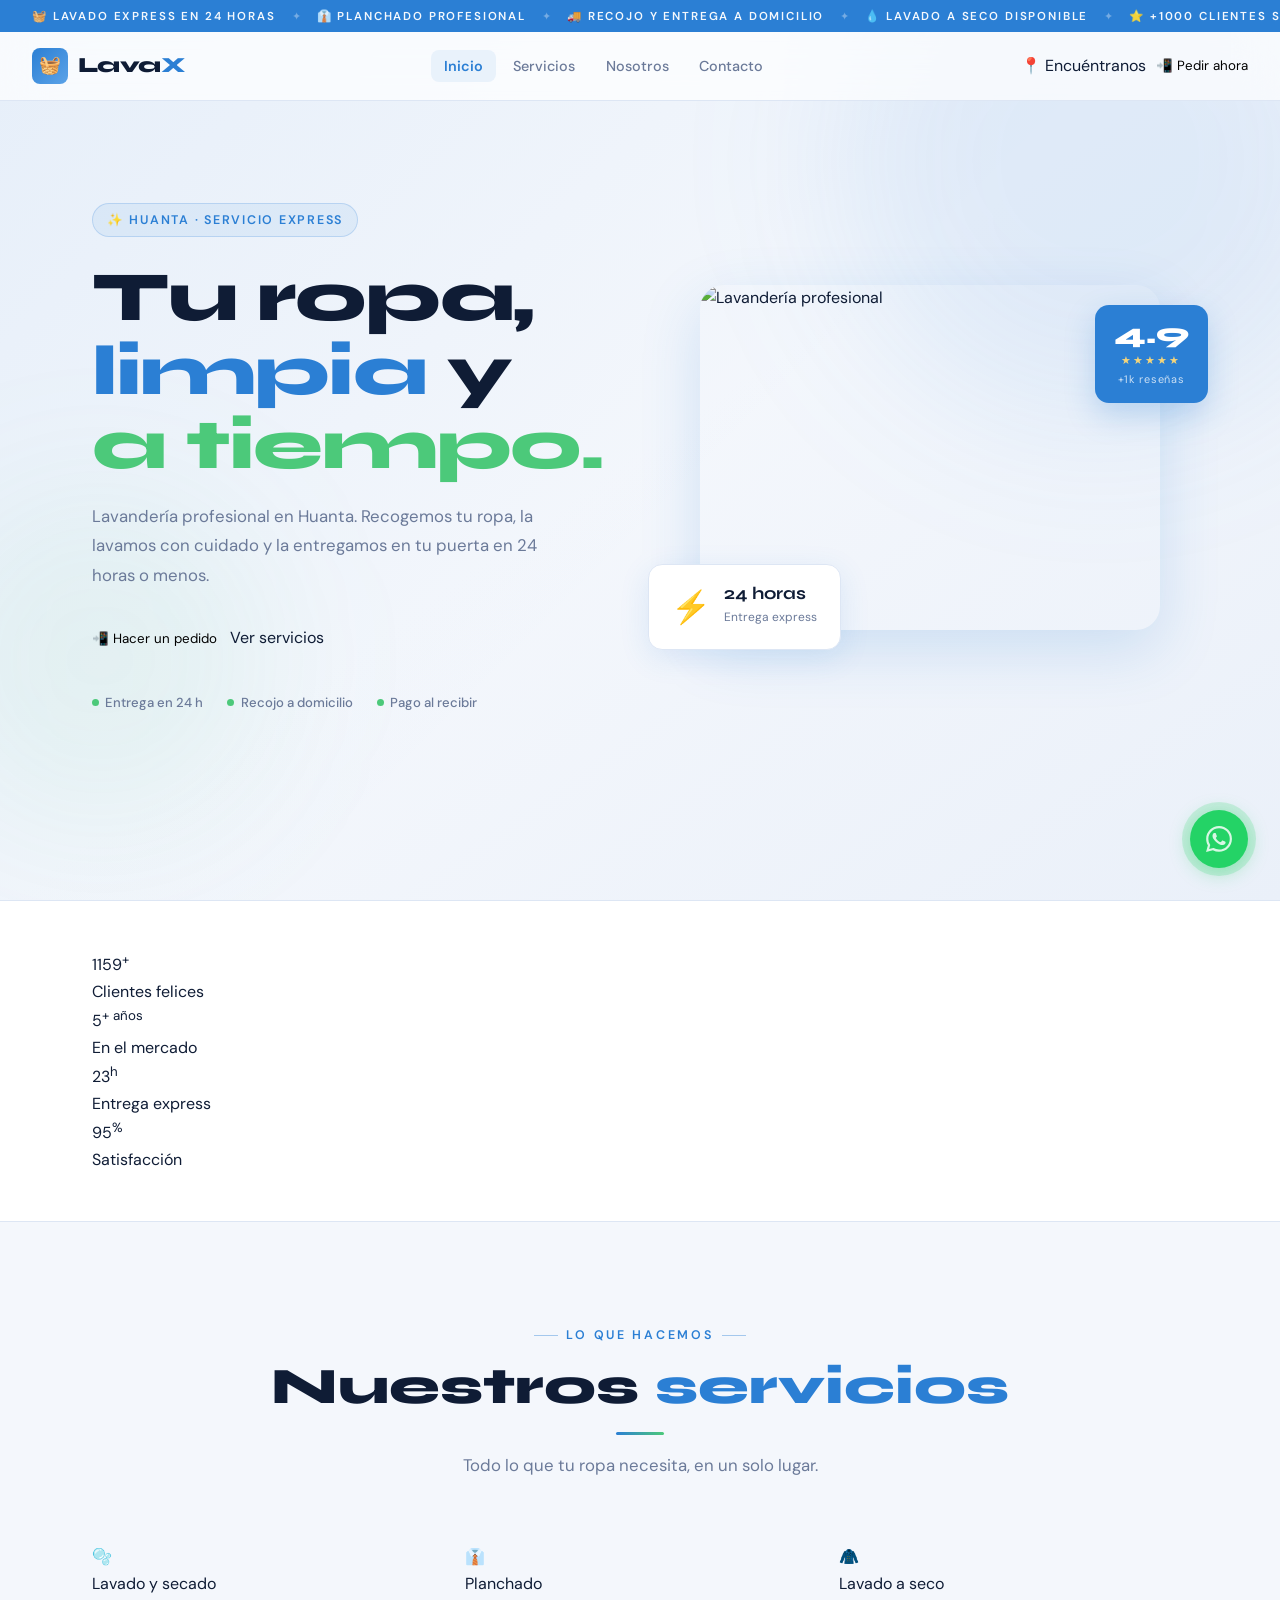
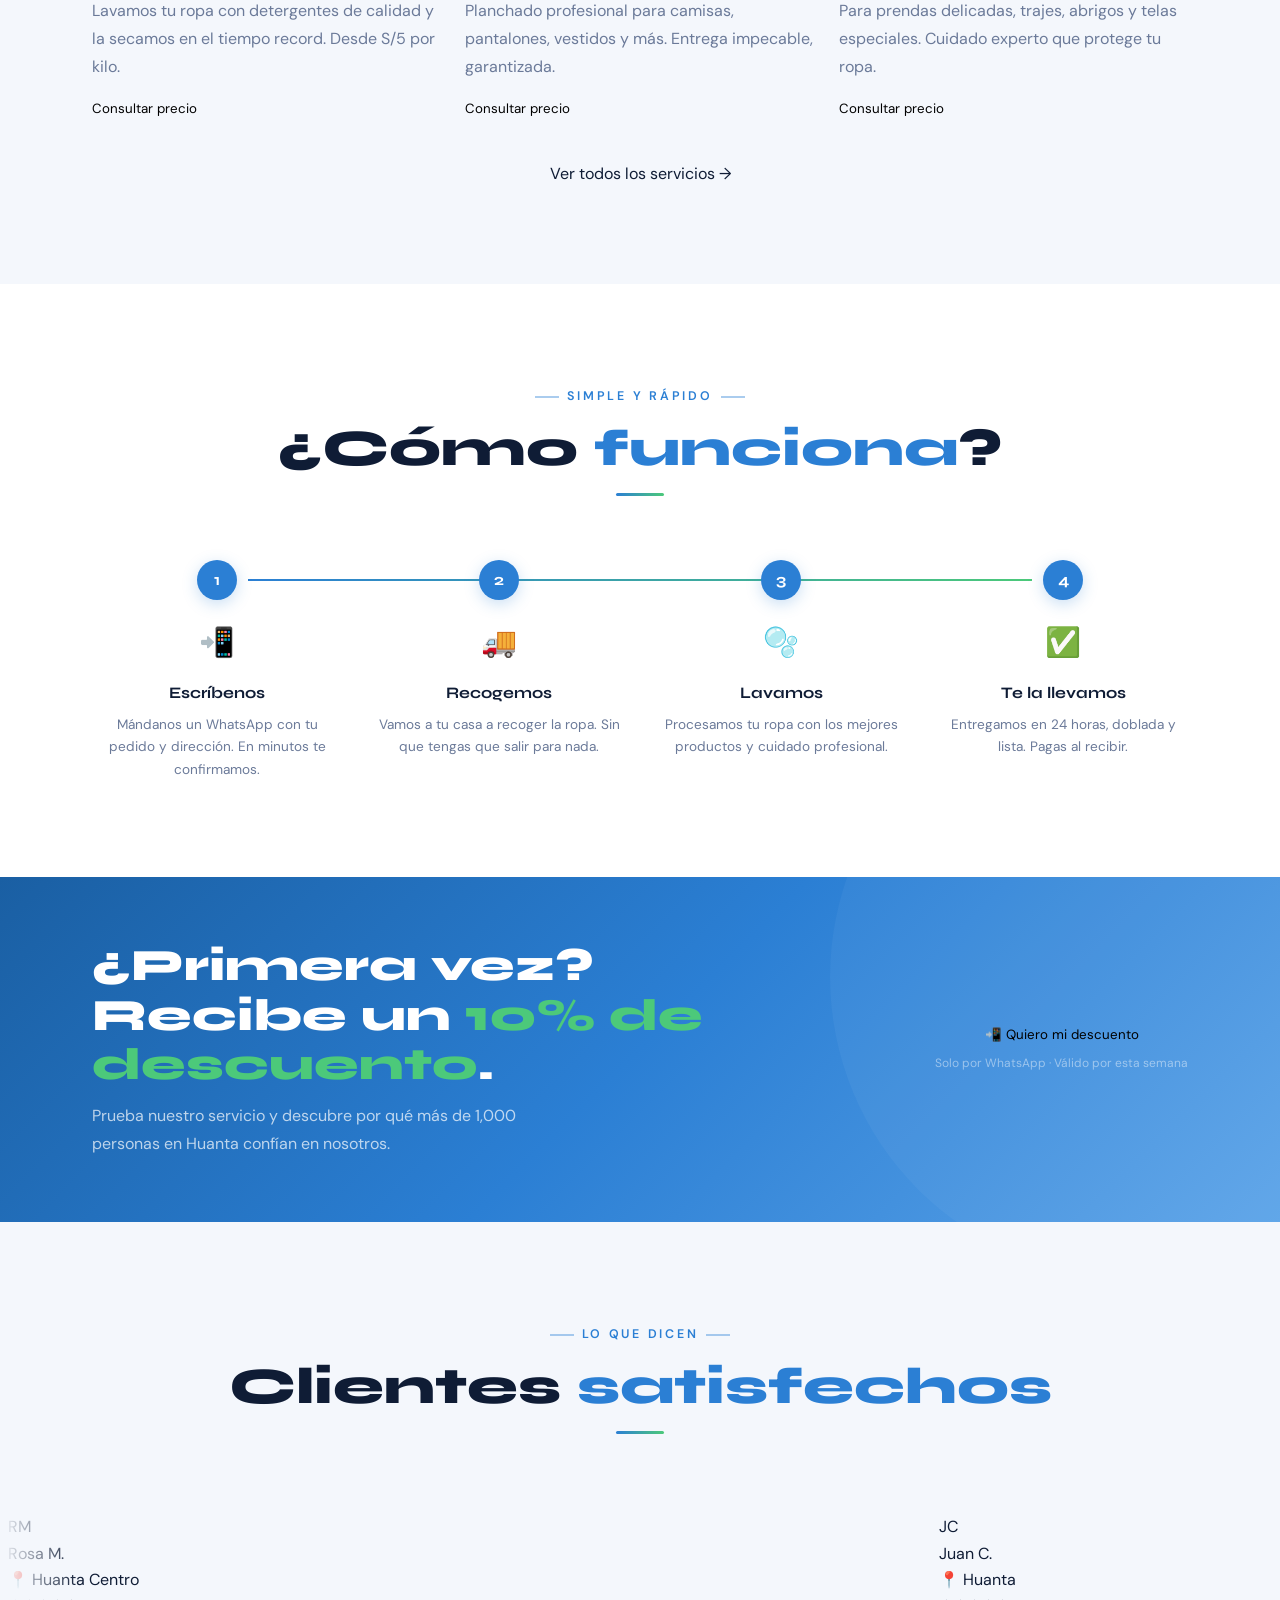
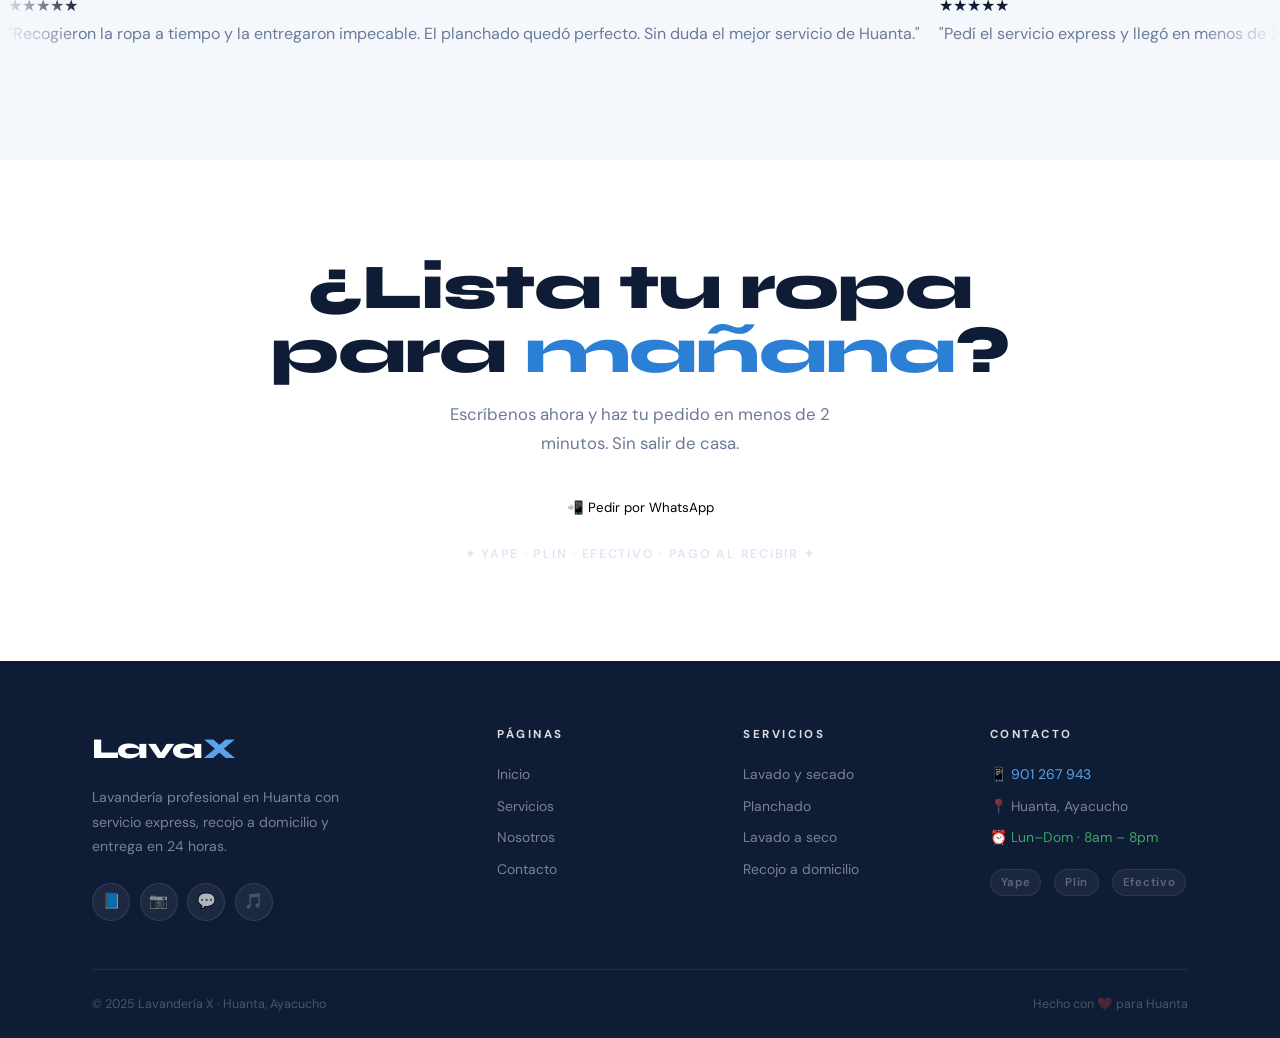
==== index.html @ 32585576 "update" ====
<!DOCTYPE html>
<html lang="es">
<head>
  <meta charset="UTF-8">
  <meta name="viewport" content="width=device-width, initial-scale=1.0">
  <title>Lavandería X — Servicio Express · Huanta</title>
  <meta name="description" content="Lavandería express en Huanta. Lavado, secado, planchado y entrega a domicilio. Rápido, limpio y de confianza.">

  <!-- CSS -->
  <link rel="stylesheet" href="css/variables.css">
  <link rel="stylesheet" href="css/base.css">
  <link rel="stylesheet" href="css/components.css">
  <link rel="stylesheet" href="css/navbar.css">
  <link rel="stylesheet" href="css/footer.css">
  <link rel="stylesheet" href="css/animations.css">

  <!-- Estilos exclusivos del index -->
  <style>
    /* ─── Espacio para ticker + navbar ─── */
    .page-offset { padding-top: calc(32px + 70px); }

    /* ══════════ HERO ══════════ */
    #hero {
      min-height: 100vh;
      position: relative;
      display: flex;
      align-items: center;
      overflow: hidden;
      background: var(--gris-fondo);
    }

    .hero-bg {
      position: absolute;
      inset: 0;
      background:
        linear-gradient(135deg, rgba(43,127,212,0.07) 0%, transparent 55%),
        linear-gradient(to bottom right, var(--gris-fondo) 50%, var(--gris-suave) 100%);
      z-index: 0;
    }

    /* Círculos decorativos de fondo */
    .hero-blob {
      position: absolute;
      border-radius: 50%;
      filter: blur(80px);
      z-index: 0;
      pointer-events: none;
    }

    .hero-blob-1 {
      width: 520px; height: 520px;
      background: rgba(43, 127, 212, 0.1);
      top: -100px; right: -80px;
    }

    .hero-blob-2 {
      width: 320px; height: 320px;
      background: rgba(76, 201, 122, 0.08);
      bottom: 80px; left: -60px;
    }

    .hero-content {
      position: relative;
      z-index: 2;
      display: grid;
      grid-template-columns: 1fr 1fr;
      align-items: center;
      gap: 4rem;
      padding: 5rem 0 4rem;
    }

    .hero-eyebrow {
      display: inline-flex;
      align-items: center;
      gap: 0.5rem;
      background: var(--azul-suave);
      border: 1px solid rgba(43,127,212,0.2);
      color: var(--azul);
      font-weight: 600;
      font-size: 0.78rem;
      letter-spacing: 0.14em;
      text-transform: uppercase;
      padding: 6px 14px;
      border-radius: var(--radius-pill);
      margin-bottom: 1.5rem;
    }

    .hero-title {
      font-family: var(--font-display);
      font-weight: 800;
      font-size: clamp(2.8rem, 5.5vw, 4.5rem);
      line-height: 1.05;
      color: var(--negro-texto);
      letter-spacing: -0.02em;
      margin-bottom: 1.2rem;
    }

    .hero-title .accent { color: var(--azul); }
    .hero-title .accent-lima { color: var(--lima); }

    .hero-sub {
      font-size: 1.05rem;
      color: var(--gris-texto);
      line-height: 1.75;
      max-width: 460px;
      margin-bottom: 2.2rem;
    }

    .hero-btns {
      display: flex;
      gap: 0.8rem;
      flex-wrap: wrap;
      margin-bottom: 2.5rem;
    }

    .hero-trust {
      display: flex;
      gap: 1.5rem;
      flex-wrap: wrap;
    }

    .hero-trust-item {
      display: flex;
      align-items: center;
      gap: 0.4rem;
      font-size: 0.82rem;
      font-weight: 500;
      color: var(--gris-texto);
    }

    .hero-trust-dot {
      width: 7px; height: 7px;
      border-radius: 50%;
      background: var(--lima);
      flex-shrink: 0;
    }

    /* Visual lado derecho */
    .hero-visual {
      position: relative;
      display: flex;
      align-items: center;
      justify-content: center;
    }

    .hero-img-main {
      width: 100%;
      max-width: 460px;
      aspect-ratio: 4/3;
      border-radius: var(--radius-lg);
      object-fit: cover;
      box-shadow: var(--sombra-lg);
    }

    /* Tarjeta flotante delivery */
    .hero-float-card {
      position: absolute;
      bottom: -20px;
      left: -24px;
      background: var(--blanco);
      border: 1px solid var(--gris-borde);
      border-radius: var(--radius-md);
      padding: 1rem 1.4rem;
      box-shadow: var(--sombra-md);
      display: flex;
      align-items: center;
      gap: 0.8rem;
      animation: float-anim 4s ease-in-out infinite;
    }

    .hero-float-icon {
      font-size: 2rem;
      flex-shrink: 0;
    }

    .hero-float-text strong {
      display: block;
      font-family: var(--font-display);
      font-size: 1.1rem;
      color: var(--negro-texto);
      line-height: 1;
    }

    .hero-float-text span {
      font-size: 0.75rem;
      color: var(--gris-texto);
    }

    /* Tarjeta flotante calificación */
    .hero-rating-card {
      position: absolute;
      top: 20px;
      right: -20px;
      background: var(--azul);
      color: var(--blanco);
      border-radius: var(--radius-md);
      padding: 0.9rem 1.2rem;
      box-shadow: 0 12px 30px var(--azul-glow);
      text-align: center;
      animation: float-anim 4s 1.5s ease-in-out infinite;
    }

    .hero-rating-num {
      font-family: var(--font-display);
      font-size: 1.8rem;
      font-weight: 800;
      line-height: 1;
    }

    .hero-rating-stars {
      font-size: 0.7rem;
      letter-spacing: 2px;
      color: #F5D57A;
      margin: 2px 0;
    }

    .hero-rating-label {
      font-size: 0.68rem;
      opacity: 0.75;
      letter-spacing: 0.08em;
    }

    /* ══════════ COUNTERS ══════════ */
    .counters-section {
      padding: 3rem 0;
      background: var(--blanco);
      border-top: 1px solid var(--gris-borde);
      border-bottom: 1px solid var(--gris-borde);
    }

    /* ══════════ SERVICIOS DESTACADOS ══════════ */
    #servicios-home {
      background: var(--gris-fondo);
    }

    .servicios-grid {
      display: grid;
      grid-template-columns: repeat(3, 1fr);
      gap: 1.5rem;
    }

    /* ══════════ CÓMO FUNCIONA ══════════ */
    #como-funciona {
      background: var(--blanco);
    }

    .pasos-grid {
      display: grid;
      grid-template-columns: repeat(4, 1fr);
      gap: 2rem;
      position: relative;
    }

    /* Línea conectora entre pasos */
    .pasos-grid::before {
      content: '';
      position: absolute;
      top: 19px;
      left: calc(12.5% + 19px);
      right: calc(12.5% + 19px);
      height: 2px;
      background: linear-gradient(90deg, var(--azul), var(--lima));
      z-index: 0;
    }

    .paso-item {
      text-align: center;
      position: relative;
      z-index: 1;
    }

    .paso-num {
      width: 40px; height: 40px;
      border-radius: 50%;
      background: var(--azul);
      color: var(--blanco);
      font-family: var(--font-display);
      font-weight: 700;
      font-size: 1rem;
      display: flex;
      align-items: center;
      justify-content: center;
      margin: 0 auto 1.2rem;
      box-shadow: 0 4px 15px var(--azul-glow);
    }

    .paso-icon {
      font-size: 1.8rem;
      margin-bottom: 0.8rem;
    }

    .paso-title {
      font-family: var(--font-display);
      font-weight: 700;
      font-size: 1rem;
      color: var(--negro-texto);
      margin-bottom: 0.5rem;
    }

    .paso-text {
      font-size: 0.85rem;
      color: var(--gris-texto);
      line-height: 1.65;
    }

    /* ══════════ OFERTA / CTA MID ══════════ */
    #cta-mid {
      background: linear-gradient(135deg, var(--azul-oscuro), var(--azul), var(--azul-claro));
      color: var(--blanco);
      padding: var(--gap-lg) 0;
      position: relative;
      overflow: hidden;
    }

    #cta-mid::before {
      content: '';
      position: absolute;
      width: 600px; height: 600px;
      border-radius: 50%;
      background: rgba(255,255,255,0.04);
      top: -200px; right: -150px;
      pointer-events: none;
    }

    .cta-mid-inner {
      position: relative;
      z-index: 1;
      display: grid;
      grid-template-columns: 1fr auto;
      align-items: center;
      gap: 3rem;
    }

    .cta-mid-title {
      font-family: var(--font-display);
      font-weight: 800;
      font-size: clamp(1.8rem, 3.5vw, 2.8rem);
      color: var(--blanco);
      line-height: 1.1;
      margin-bottom: 0.8rem;
    }

    .cta-mid-sub {
      font-size: 1rem;
      color: rgba(255,255,255,0.7);
      max-width: 480px;
    }

    /* ══════════ TESTIMONIOS ══════════ */
    #testimonios {
      background: var(--gris-fondo);
      overflow: hidden;
    }

    /* Las .testi-track-wrap están en animations.css */
    /* Cuando el fondo es gris-fondo, actualizamos los fades */
    #testimonios .testi-track-wrap::before {
      background: linear-gradient(to right, var(--gris-fondo), transparent);
    }

    #testimonios .testi-track-wrap::after {
      background: linear-gradient(to left, var(--gris-fondo), transparent);
    }

    /* ══════════ CTA FINAL ══════════ */
    #cta-final {
      background: var(--blanco);
      text-align: center;
      padding: var(--gap-xl) 0;
    }

    .cta-final-title {
      font-family: var(--font-display);
      font-weight: 800;
      font-size: clamp(2.2rem, 5vw, 4rem);
      color: var(--negro-texto);
      line-height: 1;
      margin-bottom: 1rem;
      letter-spacing: -0.02em;
    }

    .cta-final-title .accent { color: var(--azul); }

    .cta-final-sub {
      color: var(--gris-texto);
      font-size: 1.05rem;
      max-width: 440px;
      margin: 0 auto 2.2rem;
    }

    .cta-trust-row {
      margin-top: 1.5rem;
      font-size: 0.78rem;
      font-weight: 600;
      letter-spacing: 0.14em;
      text-transform: uppercase;
      color: var(--gris-borde);
    }

    /* ══════════ RESPONSIVE INDEX ══════════ */
    @media (max-width: 900px) {
      .hero-content {
        grid-template-columns: 1fr;
        gap: 2.5rem;
        text-align: center;
        padding: 3rem 0 3rem;
      }

      .hero-sub { margin-left: auto; margin-right: auto; }
      .hero-btns { justify-content: center; }
      .hero-trust { justify-content: center; }
      .hero-visual { max-width: 420px; margin: 0 auto; }

      .servicios-grid { grid-template-columns: 1fr 1fr; }

      .pasos-grid {
        grid-template-columns: 1fr 1fr;
        gap: 2rem;
      }

      .pasos-grid::before { display: none; }

      .cta-mid-inner {
        grid-template-columns: 1fr;
        text-align: center;
        gap: 1.5rem;
      }
    }

    @media (max-width: 600px) {
      .servicios-grid { grid-template-columns: 1fr; }
      .pasos-grid { grid-template-columns: 1fr; }
      .hero-float-card { left: 0; bottom: -16px; }
      .hero-rating-card { right: 0; top: 10px; }
    }
  </style>
</head>
<body>

  <!-- ══ LOADER ══ -->
  <div id="loader">
    <div class="loader-logo">Lava<span>X</span></div>
    <div class="loader-tagline">Lavandería Express · Huanta</div>
    <div class="loader-bar">
      <div class="loader-bar-fill"></div>
    </div>
  </div>

  <!-- ══ TICKER ══ -->
  <div class="ticker-wrap">
    <div class="ticker-track">
      <span class="ticker-item">🧺 Lavado express en 24 horas</span>
      <span class="ticker-sep">✦</span>
      <span class="ticker-item">👔 Planchado profesional</span>
      <span class="ticker-sep">✦</span>
      <span class="ticker-item">🚚 Recojo y entrega a domicilio</span>
      <span class="ticker-sep">✦</span>
      <span class="ticker-item">💧 Lavado a seco disponible</span>
      <span class="ticker-sep">✦</span>
      <span class="ticker-item">⭐ +1000 clientes satisfechos</span>
      <span class="ticker-sep">✦</span>
      <span class="ticker-item">📲 Pedidos por WhatsApp</span>
      <span class="ticker-sep">✦</span>
      <!-- duplicado para loop infinito -->
      <span class="ticker-item">🧺 Lavado express en 24 horas</span>
      <span class="ticker-sep">✦</span>
      <span class="ticker-item">👔 Planchado profesional</span>
      <span class="ticker-sep">✦</span>
      <span class="ticker-item">🚚 Recojo y entrega a domicilio</span>
      <span class="ticker-sep">✦</span>
      <span class="ticker-item">💧 Lavado a seco disponible</span>
      <span class="ticker-sep">✦</span>
      <span class="ticker-item">⭐ +1000 clientes satisfechos</span>
      <span class="ticker-sep">✦</span>
      <span class="ticker-item">📲 Pedidos por WhatsApp</span>
      <span class="ticker-sep">✦</span>
    </div>
  </div>

  <!-- ══ NAVBAR ══ -->
  <nav id="navbar">
    <a href="index.html" class="nav-logo">
      <div class="nav-logo-icon">🧺</div>
      <span class="nav-logo-text">Lava<span>X</span></span>
    </a>

    <ul class="nav-links">
      <li><a href="index.html" class="active">Inicio</a></li>
      <li><a href="servicios.html">Servicios</a></li>
      <li><a href="nosotros.html">Nosotros</a></li>
      <li><a href="contacto.html">Contacto</a></li>
    </ul>

    <div class="nav-actions">
      <a href="contacto.html" class="btn btn-outline btn-sm">📍 Encuéntranos</a>
      <button class="btn btn-primary btn-sm" onclick="waPedido()">📲 Pedir ahora</button>
    </div>

    <div class="hamburger" id="hamburger">
      <span></span>
      <span></span>
      <span></span>
    </div>
  </nav>

  <!-- ══ MENÚ MOBILE ══ -->
  <div class="mobile-menu" id="mobileMenu">
    <span class="mobile-menu-close" onclick="closeMobile()">✕ Cerrar</span>
    <a href="index.html"     onclick="closeMobile()">Inicio</a>
    <a href="servicios.html" onclick="closeMobile()">Servicios</a>
    <a href="nosotros.html"  onclick="closeMobile()">Nosotros</a>
    <a href="contacto.html"  onclick="closeMobile()">Contacto</a>
    <div class="mobile-menu-divider"></div>
    <button class="btn btn-primary" onclick="waPedido(); closeMobile()">
      📲 Pedir por WhatsApp
    </button>
  </div>

  <!-- ══════════════════════════════
       HERO
  ══════════════════════════════ -->
  <section id="hero">
    <div class="hero-bg"></div>
    <div class="hero-blob hero-blob-1"></div>
    <div class="hero-blob hero-blob-2"></div>

    <div class="container">
      <div class="hero-content">

        <!-- Texto -->
        <div class="hero-text">
          <div class="hero-eyebrow hero-anim-1">
            ✨ Huanta · Servicio Express
          </div>
          <h1 class="hero-title hero-anim-2">
            Tu ropa,<br>
            <span class="accent">limpia</span> y<br>
            <span class="accent-lima">a tiempo.</span>
          </h1>
          <p class="hero-sub hero-anim-3">
            Lavandería profesional en Huanta. Recogemos tu ropa, la lavamos con cuidado y la entregamos en tu puerta en 24 horas o menos.
          </p>
          <div class="hero-btns hero-anim-4">
            <button class="btn btn-primary btn-lg" onclick="waPedido()">
              📲 Hacer un pedido
            </button>
            <a href="servicios.html" class="btn btn-outline btn-lg">
              Ver servicios
            </a>
          </div>
          <div class="hero-trust hero-anim-5">
            <div class="hero-trust-item">
              <div class="hero-trust-dot"></div>
              Entrega en 24 h
            </div>
            <div class="hero-trust-item">
              <div class="hero-trust-dot"></div>
              Recojo a domicilio
            </div>
            <div class="hero-trust-item">
              <div class="hero-trust-dot"></div>
              Pago al recibir
            </div>
          </div>
        </div>

        <!-- Visual -->
        <div class="hero-visual hero-anim-3">
          <img
            class="hero-img-main"
            src="https://images.unsplash.com/photo-1545173168-9f1947eebb7f?w=800&q=80&auto=format&fit=crop"
            alt="Lavandería profesional"
          >
          <!-- Tarjeta flotante: tiempo -->
          <div class="hero-float-card">
            <div class="hero-float-icon">⚡</div>
            <div class="hero-float-text">
              <strong>24 horas</strong>
              <span>Entrega express</span>
            </div>
          </div>
          <!-- Tarjeta flotante: rating -->
          <div class="hero-rating-card">
            <div class="hero-rating-num">4.9</div>
            <div class="hero-rating-stars">★★★★★</div>
            <div class="hero-rating-label">+1k reseñas</div>
          </div>
        </div>

      </div>
    </div>
  </section>

  <!-- ══════════════════════════════
       COUNTERS
  ══════════════════════════════ -->
  <div class="counters-section" data-has-counters="true">
    <div class="container">
      <div class="counters-grid stagger">
        <div class="counter-item">
          <div class="counter-num" data-target="1200">0<sup>+</sup></div>
          <div class="counter-label">Clientes felices</div>
        </div>
        <div class="counter-item">
          <div class="counter-num" data-target="5">0<sup>+ años</sup></div>
          <div class="counter-label">En el mercado</div>
        </div>
        <div class="counter-item">
          <div class="counter-num" data-target="24">0<sup>h</sup></div>
          <div class="counter-label">Entrega express</div>
        </div>
        <div class="counter-item">
          <div class="counter-num" data-target="98">0<sup>%</sup></div>
          <div class="counter-label">Satisfacción</div>
        </div>
      </div>
    </div>
  </div>

  <!-- ══════════════════════════════
       SERVICIOS DESTACADOS
  ══════════════════════════════ -->
  <section id="servicios-home" class="section">
    <div class="container">
      <div class="section-header reveal">
        <p class="section-eyebrow">Lo que hacemos</p>
        <h2 class="section-title">Nuestros <span class="accent">servicios</span></h2>
        <div class="section-rule"></div>
        <p class="section-subtitle" style="margin-top:1rem">
          Todo lo que tu ropa necesita, en un solo lugar.
        </p>
      </div>

      <div class="servicios-grid stagger">
        <div class="service-card">
          <div class="service-card-icon">🫧</div>
          <div class="service-card-title">Lavado y secado</div>
          <p class="service-card-text">
            Lavamos tu ropa con detergentes de calidad y la secamos en el tiempo record. Desde S/5 por kilo.
          </p>
          <button
            class="btn btn-outline btn-sm"
            style="margin-top:1.2rem"
            onclick="waServicio('Lavado y secado')"
          >Consultar precio</button>
        </div>

        <div class="service-card">
          <div class="service-card-icon">👔</div>
          <div class="service-card-title">Planchado</div>
          <p class="service-card-text">
            Planchado profesional para camisas, pantalones, vestidos y más. Entrega impecable, garantizada.
          </p>
          <button
            class="btn btn-outline btn-sm"
            style="margin-top:1.2rem"
            onclick="waServicio('Planchado')"
          >Consultar precio</button>
        </div>

        <div class="service-card">
          <div class="service-card-icon">🧥</div>
          <div class="service-card-title">Lavado a seco</div>
          <p class="service-card-text">
            Para prendas delicadas, trajes, abrigos y telas especiales. Cuidado experto que protege tu ropa.
          </p>
          <button
            class="btn btn-outline btn-sm"
            style="margin-top:1.2rem"
            onclick="waServicio('Lavado a seco')"
          >Consultar precio</button>
        </div>
      </div>

      <div style="text-align:center; margin-top:2.5rem" class="reveal">
        <a href="servicios.html" class="btn btn-primary">Ver todos los servicios →</a>
      </div>
    </div>
  </section>

  <!-- ══════════════════════════════
       CÓMO FUNCIONA
  ══════════════════════════════ -->
  <section id="como-funciona" class="section">
    <div class="container">
      <div class="section-header reveal">
        <p class="section-eyebrow">Simple y rápido</p>
        <h2 class="section-title">¿Cómo <span class="accent">funciona</span>?</h2>
        <div class="section-rule"></div>
      </div>

      <div class="pasos-grid stagger">
        <div class="paso-item">
          <div class="paso-num">1</div>
          <div class="paso-icon">📲</div>
          <div class="paso-title">Escríbenos</div>
          <p class="paso-text">Mándanos un WhatsApp con tu pedido y dirección. En minutos te confirmamos.</p>
        </div>
        <div class="paso-item">
          <div class="paso-num">2</div>
          <div class="paso-icon">🚚</div>
          <div class="paso-title">Recogemos</div>
          <p class="paso-text">Vamos a tu casa a recoger la ropa. Sin que tengas que salir para nada.</p>
        </div>
        <div class="paso-item">
          <div class="paso-num">3</div>
          <div class="paso-icon">🫧</div>
          <div class="paso-title">Lavamos</div>
          <p class="paso-text">Procesamos tu ropa con los mejores productos y cuidado profesional.</p>
        </div>
        <div class="paso-item">
          <div class="paso-num">4</div>
          <div class="paso-icon">✅</div>
          <div class="paso-title">Te la llevamos</div>
          <p class="paso-text">Entregamos en 24 horas, doblada y lista. Pagas al recibir.</p>
        </div>
      </div>
    </div>
  </section>

  <!-- ══════════════════════════════
       CTA MID
  ══════════════════════════════ -->
  <section id="cta-mid">
    <div class="container">
      <div class="cta-mid-inner reveal">
        <div>
          <h2 class="cta-mid-title">
            ¿Primera vez? <br>Recibe un <span style="color:var(--lima)">10% de descuento</span>.
          </h2>
          <p class="cta-mid-sub">
            Prueba nuestro servicio y descubre por qué más de 1,000 personas en Huanta confían en nosotros.
          </p>
        </div>
        <div style="display:flex; flex-direction:column; gap:0.7rem; align-items:center">
          <button class="btn btn-white btn-lg" onclick="waOpen('Hola, soy cliente nuevo y quiero mi descuento del 10% 🎉')">
            📲 Quiero mi descuento
          </button>
          <span style="font-size:0.75rem; color:rgba(255,255,255,0.45)">Solo por WhatsApp · Válido por esta semana</span>
        </div>
      </div>
    </div>
  </section>

  <!-- ══════════════════════════════
       TESTIMONIOS
  ══════════════════════════════ -->
  <section id="testimonios" class="section">
    <div class="container">
      <div class="section-header reveal">
        <p class="section-eyebrow">Lo que dicen</p>
        <h2 class="section-title">Clientes <span class="accent">satisfechos</span></h2>
        <div class="section-rule"></div>
      </div>
    </div>

    <div class="testi-track-wrap" style="margin-top:2rem">
      <div class="testi-track">
        <!-- Tarjetas reales -->
        <div class="testi-card">
          <div class="testi-top">
            <div class="testi-avatar">RM</div>
            <div>
              <div class="testi-author">Rosa M.</div>
              <div class="testi-loc">📍 Huanta Centro</div>
            </div>
          </div>
          <div class="testi-stars">★★★★★</div>
          <p class="testi-quote">"Recogieron la ropa a tiempo y la entregaron impecable. El planchado quedó perfecto. Sin duda el mejor servicio de Huanta."</p>
        </div>

        <div class="testi-card">
          <div class="testi-top">
            <div class="testi-avatar">JC</div>
            <div>
              <div class="testi-author">Juan C.</div>
              <div class="testi-loc">📍 Huanta</div>
            </div>
          </div>
          <div class="testi-stars">★★★★★</div>
          <p class="testi-quote">"Pedí el servicio express y llegó en menos de 24 horas. Mis camisas quedaron como nuevas. Ya soy cliente fijo."</p>
        </div>

        <div class="testi-card">
          <div class="testi-top">
            <div class="testi-avatar">ME</div>
            <div>
              <div class="testi-author">María E.</div>
              <div class="testi-loc">📍 Luricocha</div>
            </div>
          </div>
          <div class="testi-stars">★★★★★</div>
          <p class="testi-quote">"El lavado a seco de mi abrigo quedó genial. Lo cuidaron como si fuera suyo. Precios muy razonables."</p>
        </div>

        <div class="testi-card">
          <div class="testi-top">
            <div class="testi-avatar">PT</div>
            <div>
              <div class="testi-author">Pedro T.</div>
              <div class="testi-loc">📍 Huanta</div>
            </div>
          </div>
          <div class="testi-stars">★★★★★</div>
          <p class="testi-quote">"Super puntual con la entrega. La atención por WhatsApp es rápida y muy amable. Lo recomiendo a todos."</p>
        </div>

        <div class="testi-card">
          <div class="testi-top">
            <div class="testi-avatar">AL</div>
            <div>
              <div class="testi-author">Ana L.</div>
              <div class="testi-loc">📍 Huamanga</div>
            </div>
          </div>
          <div class="testi-stars">★★★★★</div>
          <p class="testi-quote">"Nunca había encontrado un servicio tan completo. Recojo, lavado, planchado y entrega. Todo en un solo lugar."</p>
        </div>

        <!-- Duplicado para loop infinito -->
        <div class="testi-card">
          <div class="testi-top"><div class="testi-avatar">RM</div><div><div class="testi-author">Rosa M.</div><div class="testi-loc">📍 Huanta Centro</div></div></div>
          <div class="testi-stars">★★★★★</div>
          <p class="testi-quote">"Recogieron la ropa a tiempo y la entregaron impecable. El planchado quedó perfecto. Sin duda el mejor servicio de Huanta."</p>
        </div>
        <div class="testi-card">
          <div class="testi-top"><div class="testi-avatar">JC</div><div><div class="testi-author">Juan C.</div><div class="testi-loc">📍 Huanta</div></div></div>
          <div class="testi-stars">★★★★★</div>
          <p class="testi-quote">"Pedí el servicio express y llegó en menos de 24 horas. Mis camisas quedaron como nuevas. Ya soy cliente fijo."</p>
        </div>
        <div class="testi-card">
          <div class="testi-top"><div class="testi-avatar">ME</div><div><div class="testi-author">María E.</div><div class="testi-loc">📍 Luricocha</div></div></div>
          <div class="testi-stars">★★★★★</div>
          <p class="testi-quote">"El lavado a seco de mi abrigo quedó genial. Lo cuidaron como si fuera suyo. Precios muy razonables."</p>
        </div>
        <div class="testi-card">
          <div class="testi-top"><div class="testi-avatar">PT</div><div><div class="testi-author">Pedro T.</div><div class="testi-loc">📍 Huanta</div></div></div>
          <div class="testi-stars">★★★★★</div>
          <p class="testi-quote">"Super puntual con la entrega. La atención por WhatsApp es rápida y muy amable. Lo recomiendo a todos."</p>
        </div>
        <div class="testi-card">
          <div class="testi-top"><div class="testi-avatar">AL</div><div><div class="testi-author">Ana L.</div><div class="testi-loc">📍 Huamanga</div></div></div>
          <div class="testi-stars">★★★★★</div>
          <p class="testi-quote">"Nunca había encontrado un servicio tan completo. Recojo, lavado, planchado y entrega. Todo en un solo lugar."</p>
        </div>
      </div>
    </div>
  </section>

  <!-- ══════════════════════════════
       CTA FINAL
  ══════════════════════════════ -->
  <section id="cta-final">
    <div class="container">
      <div class="reveal">
        <h2 class="cta-final-title">
          ¿Lista tu ropa<br>para <span class="accent">mañana</span>?
        </h2>
        <p class="cta-final-sub">
          Escríbenos ahora y haz tu pedido en menos de 2 minutos. Sin salir de casa.
        </p>
        <button class="btn btn-primary btn-lg pulse" onclick="waPedido()">
          📲 Pedir por WhatsApp
        </button>
        <div class="cta-trust-row">
          ✦ Yape · Plin · Efectivo · Pago al recibir ✦
        </div>
      </div>
    </div>
  </section>

  <!-- ══════════════════════════════
       FOOTER
  ══════════════════════════════ -->
  <footer>
    <div class="container">
      <div class="footer-inner">

        <!-- Marca -->
        <div class="footer-brand">
          <a href="index.html" class="footer-logo">Lava<span>X</span></a>
          <p class="footer-desc">
            Lavandería profesional en Huanta con servicio express, recojo a domicilio y entrega en 24 horas.
          </p>
          <div class="footer-social">
            <a class="social-btn" href="#" title="Facebook">📘</a>
            <a class="social-btn" href="#" title="Instagram">📷</a>
            <a class="social-btn" href="https://wa.me/51901267943" target="_blank" title="WhatsApp">💬</a>
            <a class="social-btn" href="#" title="TikTok">🎵</a>
          </div>
        </div>

        <!-- Navegación -->
        <div>
          <div class="footer-col-title">Páginas</div>
          <ul class="footer-links">
            <li><a href="index.html">Inicio</a></li>
            <li><a href="servicios.html">Servicios</a></li>
            <li><a href="nosotros.html">Nosotros</a></li>
            <li><a href="contacto.html">Contacto</a></li>
          </ul>
        </div>

        <!-- Servicios -->
        <div>
          <div class="footer-col-title">Servicios</div>
          <ul class="footer-links">
            <li><a href="servicios.html">Lavado y secado</a></li>
            <li><a href="servicios.html">Planchado</a></li>
            <li><a href="servicios.html">Lavado a seco</a></li>
            <li><a href="servicios.html">Recojo a domicilio</a></li>
          </ul>
        </div>

        <!-- Contacto -->
        <div>
          <div class="footer-col-title">Contacto</div>
          <ul class="footer-links">
            <li><a href="https://wa.me/51901267943" target="_blank" class="highlight">📱 901 267 943</a></li>
            <li><a href="contacto.html">📍 Huanta, Ayacucho</a></li>
            <li><a href="#" style="color:var(--lima-oscuro)">⏰ Lun–Dom · 8am – 8pm</a></li>
          </ul>
          <div class="footer-payments" style="margin-top:1.2rem">
            <span class="payment-tag">Yape</span>
            <span class="payment-tag">Plin</span>
            <span class="payment-tag">Efectivo</span>
          </div>
        </div>

      </div>

      <div class="footer-bottom">
        <span>© 2025 Lavandería X · Huanta, Ayacucho</span>
        <span>Hecho con ❤️ para Huanta</span>
      </div>
    </div>
  </footer>

  <!-- ══ WHATSAPP FLOTANTE ══ -->
  <a
    id="wa-float"
    href="https://wa.me/51901267943?text=Hola%2C%20quiero%20hacer%20un%20pedido%20🧺"
    target="_blank"
    aria-label="Contactar por WhatsApp"
  >
    <svg viewBox="0 0 24 24"><path d="M17.472 14.382c-.297-.149-1.758-.867-2.03-.967-.273-.099-.471-.148-.67.15-.197.297-.767.966-.94 1.164-.173.199-.347.223-.644.075-.297-.15-1.255-.463-2.39-1.475-.883-.788-1.48-1.761-1.653-2.059-.173-.297-.018-.458.13-.606.134-.133.298-.347.446-.52.149-.174.198-.298.298-.497.099-.198.05-.371-.025-.52-.075-.149-.669-1.612-.916-2.207-.242-.579-.487-.5-.669-.51-.173-.008-.371-.01-.57-.01-.198 0-.52.074-.792.372-.272.297-1.04 1.016-1.04 2.479 0 1.462 1.065 2.875 1.213 3.074.149.198 2.096 3.2 5.077 4.487.709.306 1.262.489 1.694.625.712.227 1.36.195 1.871.118.571-.085 1.758-.719 2.006-1.413.248-.694.248-1.289.173-1.413-.074-.124-.272-.198-.57-.347m-5.421 7.403h-.004a9.87 9.87 0 01-5.031-1.378l-.361-.214-3.741.982.998-3.648-.235-.374a9.86 9.86 0 01-1.51-5.26c.001-5.45 4.436-9.884 9.888-9.884 2.64 0 5.122 1.03 6.988 2.898a9.825 9.825 0 012.893 6.994c-.003 5.45-4.437 9.884-9.885 9.884m8.413-18.297A11.815 11.815 0 0012.05 0C5.495 0 .16 5.335.157 11.892c0 2.096.547 4.142 1.588 5.945L.057 24l6.305-1.654a11.882 11.882 0 005.683 1.448h.005c6.554 0 11.89-5.335 11.893-11.893a11.821 11.821 0 00-3.48-8.413Z"/></svg>
  </a>

  <!-- ══ SCRIPTS ══ -->
  <script src="js/ui.js"></script>
  <script src="js/main.js"></script>
  <script src="js/animations.js"></script>

</body>
</html>
---- css/variables.css ----
/* ═══════════════════════════════════════
   VARIABLES.CSS — Lavandería X
   Paleta fresca: azul cielo + blanco + acento lima
   ═══════════════════════════════════════ */

:root {
  /* ─── Colores principales ─── */
  --azul:          #2B7FD4;
  --azul-oscuro:   #1A5FA3;
  --azul-claro:    #5BA3E8;
  --azul-glow:     rgba(43, 127, 212, 0.25);
  --azul-suave:    rgba(43, 127, 212, 0.08);

  /* ─── Acento ─── */
  --lima:          #4CC97A;
  --lima-oscuro:   #38A862;
  --lima-glow:     rgba(76, 201, 122, 0.25);

  /* ─── Fondos ─── */
  --blanco:        #FFFFFF;
  --gris-fondo:    #F4F7FC;
  --gris-suave:    #EAF0F9;
  --gris-borde:    #DDE6F4;
  --gris-texto:    #6B7A99;
  --negro-texto:   #0F1C35;

  /* ─── Glassmorphism ─── */
  --glass-bg:      rgba(255, 255, 255, 0.75);
  --glass-borde:   rgba(43, 127, 212, 0.15);

  /* ─── WhatsApp ─── */
  --verde-wa:      #25D366;

  /* ─── Sombras ─── */
  --sombra-sm:     0 2px 12px rgba(43, 127, 212, 0.08);
  --sombra-md:     0 8px 30px rgba(43, 127, 212, 0.12);
  --sombra-lg:     0 20px 60px rgba(43, 127, 212, 0.18);

  /* ─── Tipografía ─── */
  --font-display:  'Syne', sans-serif;
  --font-body:     'DM Sans', sans-serif;

  /* ─── Espaciado base ─── */
  --gap-xs:   0.5rem;
  --gap-sm:   1rem;
  --gap-md:   2rem;
  --gap-lg:   4rem;
  --gap-xl:   6rem;

  /* ─── Radios ─── */
  --radius-sm:  8px;
  --radius-md:  14px;
  --radius-lg:  24px;
  --radius-pill: 999px;

  /* ─── Transiciones ─── */
  --trans-fast:   all 0.2s ease;
  --trans-mid:    all 0.35s ease;
  --trans-slow:   all 0.6s ease;

  /* ─── Contenedor ─── */
  --max-width:    1160px;
  --padding-x:    2rem;
}

/* ─── Breakpoints de referencia (usar en media queries) ───
   Mobile:   < 600px
   Tablet:   600px – 900px
   Desktop:  > 900px
─────────────────────────────────────────────────────── */
---- css/base.css ----
/* ═══════════════════════════════════════
   BASE.CSS — Reset, body, tipo, utilidades
   ═══════════════════════════════════════ */

/* ─── Google Fonts import ─── */
@import url('https://fonts.googleapis.com/css2?family=Syne:wght@400;500;600;700;800&family=DM+Sans:ital,opsz,wght@0,9..40,300;0,9..40,400;0,9..40,500;0,9..40,600;1,9..40,400&display=swap');

/* ─── Reset ─── */
*, *::before, *::after {
  margin: 0;
  padding: 0;
  box-sizing: border-box;
}

html {
  scroll-behavior: smooth;
  -webkit-text-size-adjust: 100%;
}

body {
  background-color: var(--blanco);
  color: var(--negro-texto);
  font-family: var(--font-body);
  font-size: 1rem;
  font-weight: 400;
  line-height: 1.65;
  overflow-x: hidden;
  -webkit-font-smoothing: antialiased;
  -moz-osx-font-smoothing: grayscale;
}

img, video {
  max-width: 100%;
  display: block;
}

a {
  color: inherit;
  text-decoration: none;
}

ul, ol {
  list-style: none;
}

button {
  font-family: inherit;
  cursor: pointer;
  border: none;
  background: none;
}

input, textarea, select {
  font-family: inherit;
  font-size: inherit;
}

/* ─── Tipografía ─── */
h1, h2, h3, h4, h5, h6 {
  font-family: var(--font-display);
  font-weight: 700;
  line-height: 1.1;
  color: var(--negro-texto);
}

h1 { font-size: clamp(2.6rem, 6vw, 4.5rem); }
h2 { font-size: clamp(2rem, 4.5vw, 3.2rem); }
h3 { font-size: clamp(1.4rem, 3vw, 2rem); }
h4 { font-size: 1.2rem; }

p {
  color: var(--gris-texto);
  line-height: 1.75;
}

/* ─── Contenedor ─── */
.container {
  width: 100%;
  max-width: var(--max-width);
  margin: 0 auto;
  padding: 0 var(--padding-x);
}

/* ─── Sección genérica ─── */
.section {
  padding: var(--gap-xl) 0;
}

.section-sm {
  padding: var(--gap-lg) 0;
}

/* ─── Encabezado de sección ─── */
.section-header {
  text-align: center;
  margin-bottom: var(--gap-lg);
}

.section-eyebrow {
  display: inline-flex;
  align-items: center;
  gap: 0.5rem;
  font-family: var(--font-body);
  font-weight: 600;
  font-size: 0.78rem;
  letter-spacing: 0.22em;
  text-transform: uppercase;
  color: var(--azul);
  margin-bottom: 0.8rem;
}

.section-eyebrow::before,
.section-eyebrow::after {
  content: '';
  display: block;
  width: 24px;
  height: 1.5px;
  background: var(--azul);
  opacity: 0.4;
}

.section-title {
  font-family: var(--font-display);
  font-weight: 800;
  color: var(--negro-texto);
  margin-bottom: 1rem;
}

.section-title .accent {
  color: var(--azul);
}

.section-title .accent-lima {
  color: var(--lima);
}

.section-subtitle {
  font-size: 1.05rem;
  color: var(--gris-texto);
  max-width: 520px;
  margin: 0 auto;
  line-height: 1.75;
}

.section-rule {
  width: 48px;
  height: 3px;
  background: linear-gradient(90deg, var(--azul), var(--lima));
  border-radius: var(--radius-pill);
  margin: 1rem auto 0;
}

/* ─── Divider ─── */
.divider {
  border: none;
  border-top: 1px solid var(--gris-borde);
  margin: 0;
}

/* ─── Utilidades de texto ─── */
.text-center { text-align: center; }
.text-left   { text-align: left; }
.text-azul   { color: var(--azul); }
.text-lima   { color: var(--lima); }
.text-gris   { color: var(--gris-texto); }
.text-bold   { font-weight: 700; }

/* ─── Utilidades de display ─── */
.flex        { display: flex; }
.flex-center { display: flex; align-items: center; justify-content: center; }
.flex-between{ display: flex; align-items: center; justify-content: space-between; }
.grid        { display: grid; }
.hidden      { display: none !important; }

/* ─── Fondo alterno ─── */
.bg-gris   { background-color: var(--gris-fondo); }
.bg-suave  { background-color: var(--gris-suave); }
.bg-azul   { background-color: var(--azul); color: var(--blanco); }

/* ─── Ticker de anuncios ─── */
.ticker-wrap {
  position: fixed;
  top: 0; left: 0; right: 0;
  z-index: 200;
  height: 32px;
  background: var(--azul);
  overflow: hidden;
}

.ticker-track {
  display: flex;
  white-space: nowrap;
  animation: ticker-anim 30s linear infinite;
  height: 100%;
  align-items: center;
}

.ticker-item {
  font-family: var(--font-body);
  font-weight: 600;
  font-size: 0.72rem;
  letter-spacing: 0.16em;
  text-transform: uppercase;
  padding: 0 2rem;
  color: rgba(255, 255, 255, 0.95);
}

.ticker-sep {
  color: rgba(255, 255, 255, 0.35);
  margin: 0 -1rem;
  font-size: 0.7rem;
}

@keyframes ticker-anim {
  from { transform: translateX(0); }
  to   { transform: translateX(-50%); }
}

/* ─── Loader ─── */
#loader {
  position: fixed;
  inset: 0;
  z-index: 9999;
  background: var(--blanco);
  display: flex;
  flex-direction: column;
  align-items: center;
  justify-content: center;
  gap: 1.8rem;
}

.loader-logo {
  font-family: var(--font-display);
  font-weight: 800;
  font-size: clamp(2.5rem, 8vw, 4rem);
  color: var(--azul);
  letter-spacing: -0.02em;
}

.loader-logo span {
  color: var(--lima);
}

.loader-tagline {
  font-size: 0.75rem;
  letter-spacing: 0.25em;
  text-transform: uppercase;
  color: var(--gris-texto);
  margin-top: -1rem;
}

.loader-bar {
  width: 180px;
  height: 3px;
  background: var(--gris-borde);
  border-radius: var(--radius-pill);
  overflow: hidden;
}

.loader-bar-fill {
  height: 100%;
  width: 0%;
  background: linear-gradient(90deg, var(--azul), var(--lima));
  border-radius: var(--radius-pill);
  animation: load-fill 2s ease-in-out forwards;
}

@keyframes load-fill {
  to { width: 100%; }
}

/* ─── WhatsApp flotante ─── */
#wa-float {
  position: fixed;
  bottom: 2rem;
  right: 2rem;
  z-index: 300;
  width: 58px;
  height: 58px;
  border-radius: 50%;
  background: var(--verde-wa);
  display: flex;
  align-items: center;
  justify-content: center;
  box-shadow: 0 4px 20px rgba(37, 211, 102, 0.4);
  text-decoration: none;
  transition: transform 0.2s ease;
  animation: wa-pulse 2.5s ease-in-out infinite;
}

#wa-float:hover {
  transform: scale(1.1);
  animation-play-state: paused;
}

#wa-float svg {
  width: 26px;
  height: 26px;
  fill: #fff;
}

#wa-float::before {
  content: '';
  position: absolute;
  inset: -8px;
  border-radius: 50%;
  background: rgba(37, 211, 102, 0.18);
  animation: wa-ring 2.5s ease-in-out infinite;
}

@keyframes wa-pulse {
  0%, 100% { box-shadow: 0 4px 20px rgba(37, 211, 102, 0.4); }
  50%       { box-shadow: 0 6px 35px rgba(37, 211, 102, 0.65); }
}

@keyframes wa-ring {
  0%, 100% { transform: scale(1); opacity: 0.5; }
  50%       { transform: scale(1.4); opacity: 0; }
}

/* ─── Reduced motion ─── */
@media (prefers-reduced-motion: reduce) {
  .ticker-track,
  .loader-bar-fill,
  #wa-float,
  #wa-float::before {
    animation: none !important;
  }
}

/* ─── Responsive base ─── */
@media (max-width: 900px) {
  :root {
    --padding-x: 1.25rem;
    --gap-xl: 4rem;
    --gap-lg: 3rem;
  }
}

@media (max-width: 600px) {
  :root {
    --padding-x: 1rem;
    --gap-xl: 3rem;
    --gap-lg: 2.5rem;
  }
}
---- css/navbar.css ----
/* ═══════════════════════════════════════
   NAVBAR.CSS — Navegación principal
   ═══════════════════════════════════════ */

/* ─── Wrapper (compensa el ticker de 32px) ─── */
nav {
  position: fixed;
  top: 32px;
  left: 0;
  right: 0;
  z-index: 150;
  padding: 1rem var(--padding-x);
  display: flex;
  align-items: center;
  justify-content: space-between;
  gap: 1.5rem;
  background: rgba(255, 255, 255, 0.7);
  backdrop-filter: blur(20px);
  -webkit-backdrop-filter: blur(20px);
  border-bottom: 1px solid var(--gris-borde);
  transition: var(--trans-mid);
}

nav.scrolled {
  top: 0;
  padding: 0.65rem var(--padding-x);
  background: rgba(255, 255, 255, 0.96);
  box-shadow: 0 4px 24px rgba(43, 127, 212, 0.08);
}

/* ─── Logo ─── */
.nav-logo {
  display: flex;
  align-items: center;
  gap: 0.6rem;
  text-decoration: none;
  flex-shrink: 0;
}

.nav-logo-icon {
  width: 36px;
  height: 36px;
  border-radius: var(--radius-sm);
  background: linear-gradient(135deg, var(--azul), var(--azul-claro));
  display: flex;
  align-items: center;
  justify-content: center;
  font-size: 1.1rem;
  flex-shrink: 0;
}

.nav-logo-text {
  font-family: var(--font-display);
  font-weight: 800;
  font-size: 1.35rem;
  color: var(--negro-texto);
  letter-spacing: -0.02em;
}

.nav-logo-text span {
  color: var(--azul);
}

/* ─── Links ─── */
.nav-links {
  display: flex;
  align-items: center;
  gap: 0.3rem;
  list-style: none;
}

.nav-links a {
  font-family: var(--font-body);
  font-weight: 500;
  font-size: 0.9rem;
  color: var(--gris-texto);
  text-decoration: none;
  padding: 0.45rem 0.8rem;
  border-radius: var(--radius-sm);
  transition: var(--trans-fast);
  position: relative;
}

.nav-links a:hover {
  color: var(--azul);
  background: var(--azul-suave);
}

.nav-links a.active {
  color: var(--azul);
  font-weight: 600;
  background: var(--azul-suave);
}

/* ─── CTA derecho ─── */
.nav-actions {
  display: flex;
  align-items: center;
  gap: 0.6rem;
  flex-shrink: 0;
}

/* ─── Hamburger mobile ─── */
.hamburger {
  display: none;
  flex-direction: column;
  gap: 5px;
  cursor: pointer;
  padding: 4px;
  z-index: 210;
}

.hamburger span {
  display: block;
  width: 24px;
  height: 2px;
  background: var(--negro-texto);
  border-radius: 2px;
  transition: var(--trans-fast);
}

.hamburger.open span:nth-child(1) { transform: rotate(45deg) translate(5px, 5px); }
.hamburger.open span:nth-child(2) { opacity: 0; }
.hamburger.open span:nth-child(3) { transform: rotate(-45deg) translate(5px, -5px); }

/* ─── Menú mobile ─── */
.mobile-menu {
  display: none;
  position: fixed;
  inset: 0;
  z-index: 180;
  background: var(--blanco);
  flex-direction: column;
  align-items: center;
  justify-content: center;
  gap: 0.5rem;
  padding: 2rem;
}

.mobile-menu.open {
  display: flex;
}

.mobile-menu a {
  font-family: var(--font-display);
  font-weight: 700;
  font-size: 2rem;
  color: var(--negro-texto);
  text-decoration: none;
  letter-spacing: -0.01em;
  padding: 0.5rem 1.5rem;
  border-radius: var(--radius-sm);
  transition: var(--trans-fast);
  text-align: center;
}

.mobile-menu a:hover {
  color: var(--azul);
  background: var(--azul-suave);
}

.mobile-menu-close {
  position: absolute;
  top: calc(32px + 1rem);
  right: var(--padding-x);
  font-size: 0.8rem;
  font-weight: 600;
  letter-spacing: 0.1em;
  text-transform: uppercase;
  color: var(--gris-texto);
  cursor: pointer;
  padding: 0.4rem 0.8rem;
  border-radius: var(--radius-sm);
  transition: var(--trans-fast);
}

.mobile-menu-close:hover {
  color: var(--azul);
  background: var(--azul-suave);
}

.mobile-menu-divider {
  width: 40px;
  height: 2px;
  background: var(--gris-borde);
  border-radius: var(--radius-pill);
  margin: 0.5rem 0;
}

.mobile-menu .btn {
  margin-top: 1rem;
  width: 100%;
  max-width: 280px;
}

/* ─── Responsive ─── */
@media (max-width: 900px) {
  .nav-links {
    display: none;
  }

  .nav-actions {
    display: none;
  }

  .hamburger {
    display: flex;
  }
}
---- css/footer.css ----
/* ═══════════════════════════════════════
   FOOTER.CSS — Pie de página
   ═══════════════════════════════════════ */

footer {
  background: var(--negro-texto);
  color: rgba(255, 255, 255, 0.65);
  padding: 4rem 0 0;
}

/* ─── Grid principal ─── */
.footer-inner {
  display: grid;
  grid-template-columns: 1.8fr 1fr 1fr 1fr;
  gap: 3rem;
  padding-bottom: 3rem;
  border-bottom: 1px solid rgba(255, 255, 255, 0.08);
}

/* ─── Columna de marca ─── */
.footer-brand {}

.footer-logo {
  font-family: var(--font-display);
  font-weight: 800;
  font-size: 1.8rem;
  color: var(--blanco);
  letter-spacing: -0.02em;
  margin-bottom: 0.8rem;
  display: block;
  text-decoration: none;
}

.footer-logo span {
  color: var(--azul-claro);
}

.footer-desc {
  font-size: 0.88rem;
  line-height: 1.75;
  color: rgba(255, 255, 255, 0.45);
  max-width: 260px;
  margin-bottom: 1.5rem;
}

/* ─── Redes sociales ─── */
.footer-social {
  display: flex;
  gap: 0.6rem;
}

.social-btn {
  width: 38px;
  height: 38px;
  border-radius: 50%;
  background: rgba(255, 255, 255, 0.06);
  border: 1px solid rgba(255, 255, 255, 0.1);
  display: flex;
  align-items: center;
  justify-content: center;
  font-size: 0.95rem;
  text-decoration: none;
  transition: var(--trans-fast);
  cursor: pointer;
}

.social-btn:hover {
  background: var(--azul);
  border-color: var(--azul);
  transform: translateY(-2px);
}

/* ─── Columnas de links ─── */
.footer-col-title {
  font-family: var(--font-body);
  font-weight: 700;
  font-size: 0.72rem;
  letter-spacing: 0.22em;
  text-transform: uppercase;
  color: rgba(255, 255, 255, 0.85);
  margin-bottom: 1.2rem;
}

.footer-links {
  list-style: none;
  display: flex;
  flex-direction: column;
  gap: 0.55rem;
}

.footer-links a {
  font-size: 0.87rem;
  color: rgba(255, 255, 255, 0.45);
  text-decoration: none;
  transition: var(--trans-fast);
  display: flex;
  align-items: center;
  gap: 0.4rem;
}

.footer-links a:hover {
  color: var(--blanco);
  padding-left: 4px;
}

/* ─── Link destacado ─── */
.footer-links a.highlight {
  color: var(--azul-claro);
}

.footer-links a.highlight:hover {
  color: var(--blanco);
}

/* ─── Footer bottom ─── */
.footer-bottom {
  padding: 1.5rem 0;
  display: flex;
  align-items: center;
  justify-content: space-between;
  gap: 1rem;
  flex-wrap: wrap;
  font-size: 0.78rem;
  color: rgba(255, 255, 255, 0.25);
}

.footer-bottom a {
  color: rgba(255, 255, 255, 0.35);
  text-decoration: none;
  transition: var(--trans-fast);
}

.footer-bottom a:hover {
  color: var(--blanco);
}

.footer-bottom-sep {
  color: rgba(255, 255, 255, 0.12);
  margin: 0 0.4rem;
}

/* ─── Banda de medios de pago ─── */
.footer-payments {
  display: flex;
  align-items: center;
  gap: 0.8rem;
  flex-wrap: wrap;
}

.payment-tag {
  font-size: 0.72rem;
  font-weight: 600;
  letter-spacing: 0.06em;
  color: rgba(255, 255, 255, 0.3);
  background: rgba(255, 255, 255, 0.05);
  border: 1px solid rgba(255, 255, 255, 0.08);
  padding: 3px 10px;
  border-radius: var(--radius-pill);
}

/* ─── Responsive ─── */
@media (max-width: 900px) {
  .footer-inner {
    grid-template-columns: 1fr 1fr;
    gap: 2rem;
  }

  .footer-brand {
    grid-column: 1 / -1;
  }

  .footer-desc {
    max-width: 100%;
  }
}

@media (max-width: 600px) {
  footer {
    padding: 3rem 0 0;
  }

  .footer-inner {
    grid-template-columns: 1fr;
    gap: 1.8rem;
  }

  .footer-bottom {
    flex-direction: column;
    text-align: center;
  }
}
---- css/animations.css ----
/* ═══════════════════════════════════════
   ANIMATIONS.CSS — Scroll reveals y efectos
   ═══════════════════════════════════════ */

/* ─────────────────────────────
   REVEAL AL HACER SCROLL
───────────────────────────── */

/* Fade up (default) */
.reveal {
  opacity: 0;
  transform: translateY(28px);
  transition: opacity 0.7s ease, transform 0.7s ease;
}

.reveal.visible {
  opacity: 1;
  transform: translateY(0);
}

/* Fade desde la izquierda */
.reveal-left {
  opacity: 0;
  transform: translateX(-32px);
  transition: opacity 0.7s ease, transform 0.7s ease;
}

.reveal-left.visible {
  opacity: 1;
  transform: translateX(0);
}

/* Fade desde la derecha */
.reveal-right {
  opacity: 0;
  transform: translateX(32px);
  transition: opacity 0.7s ease, transform 0.7s ease;
}

.reveal-right.visible {
  opacity: 1;
  transform: translateX(0);
}

/* Fade simple (sin movimiento) */
.reveal-fade {
  opacity: 0;
  transition: opacity 0.8s ease;
}

.reveal-fade.visible {
  opacity: 1;
}

/* Scale up */
.reveal-scale {
  opacity: 0;
  transform: scale(0.94);
  transition: opacity 0.65s ease, transform 0.65s ease;
}

.reveal-scale.visible {
  opacity: 1;
  transform: scale(1);
}

/* ─────────────────────────────
   STAGGER (hijos escalonados)
───────────────────────────── */
.stagger > * {
  opacity: 0;
  transform: translateY(24px);
  transition: opacity 0.5s ease, transform 0.5s ease;
}

.stagger.visible > * {
  opacity: 1;
  transform: translateY(0);
}

/* Delays escalonados */
.stagger.visible > *:nth-child(1)  { transition-delay: 0.05s; }
.stagger.visible > *:nth-child(2)  { transition-delay: 0.13s; }
.stagger.visible > *:nth-child(3)  { transition-delay: 0.21s; }
.stagger.visible > *:nth-child(4)  { transition-delay: 0.29s; }
.stagger.visible > *:nth-child(5)  { transition-delay: 0.37s; }
.stagger.visible > *:nth-child(6)  { transition-delay: 0.45s; }
.stagger.visible > *:nth-child(7)  { transition-delay: 0.53s; }
.stagger.visible > *:nth-child(8)  { transition-delay: 0.61s; }

/* ─────────────────────────────
   ANIMACIONES DE HÉROE
   (disparan al cargar, sin JS)
───────────────────────────── */
.hero-anim-1 {
  opacity: 0;
  transform: translateY(22px);
  animation: hero-fade-up 0.7s 0.2s ease forwards;
}

.hero-anim-2 {
  opacity: 0;
  transform: translateY(22px);
  animation: hero-fade-up 0.7s 0.4s ease forwards;
}

.hero-anim-3 {
  opacity: 0;
  transform: translateY(22px);
  animation: hero-fade-up 0.7s 0.6s ease forwards;
}

.hero-anim-4 {
  opacity: 0;
  transform: translateY(22px);
  animation: hero-fade-up 0.7s 0.8s ease forwards;
}

.hero-anim-5 {
  opacity: 0;
  transform: translateY(22px);
  animation: hero-fade-up 0.7s 1s ease forwards;
}

@keyframes hero-fade-up {
  from {
    opacity: 0;
    transform: translateY(22px);
  }
  to {
    opacity: 1;
    transform: translateY(0);
  }
}

/* ─────────────────────────────
   FLOATING (burbuja suave)
───────────────────────────── */
.float {
  animation: float-anim 4s ease-in-out infinite;
}

@keyframes float-anim {
  0%, 100% { transform: translateY(0); }
  50%       { transform: translateY(-10px); }
}

/* ─────────────────────────────
   SPIN LENTO
───────────────────────────── */
.spin-slow {
  animation: spin-anim 18s linear infinite;
}

@keyframes spin-anim {
  from { transform: rotate(0deg); }
  to   { transform: rotate(360deg); }
}

/* ─────────────────────────────
   PULSE (para badges o CTAs)
───────────────────────────── */
.pulse {
  animation: pulse-anim 2.2s ease-in-out infinite;
}

@keyframes pulse-anim {
  0%, 100% { box-shadow: 0 0 0 0 var(--azul-glow); }
  50%       { box-shadow: 0 0 0 10px transparent; }
}

/* ─────────────────────────────
   SCROLL HINT (flecha en hero)
───────────────────────────── */
.scroll-hint {
  display: flex;
  flex-direction: column;
  align-items: center;
  gap: 0.5rem;
  font-size: 0.7rem;
  letter-spacing: 0.22em;
  text-transform: uppercase;
  color: rgba(15, 28, 53, 0.3);
}

.scroll-line {
  width: 1.5px;
  height: 48px;
  background: linear-gradient(to bottom, var(--azul), transparent);
  animation: scroll-pulse 1.8s ease-in-out infinite;
}

@keyframes scroll-pulse {
  0%, 100% { opacity: 0.4; transform: scaleY(1); }
  50%       { opacity: 1; transform: scaleY(1.1); }
}

/* ─────────────────────────────
   TESTIMONIOS TRACK (autoplay)
───────────────────────────── */
.testi-track-wrap {
  overflow: hidden;
  position: relative;
}

.testi-track-wrap::before,
.testi-track-wrap::after {
  content: '';
  position: absolute;
  top: 0; bottom: 0;
  width: 80px;
  z-index: 2;
  pointer-events: none;
}

.testi-track-wrap::before {
  left: 0;
  background: linear-gradient(to right, var(--blanco), transparent);
}

.testi-track-wrap::after {
  right: 0;
  background: linear-gradient(to left, var(--blanco), transparent);
}

.testi-track {
  display: flex;
  gap: 1.2rem;
  padding: 1rem 0.5rem;
  animation: testi-scroll 30s linear infinite;
  width: max-content;
}

.testi-track:hover {
  animation-play-state: paused;
}

@keyframes testi-scroll {
  from { transform: translateX(0); }
  to   { transform: translateX(-50%); }
}

/* ─────────────────────────────
   MARCAS TRACK (autoplay)
───────────────────────────── */
.marcas-track-wrap {
  overflow: hidden;
  position: relative;
}

.marcas-track-wrap::before,
.marcas-track-wrap::after {
  content: '';
  position: absolute;
  top: 0; bottom: 0;
  width: 80px;
  z-index: 2;
  pointer-events: none;
}

.marcas-track-wrap::before {
  left: 0;
  background: linear-gradient(to right, var(--gris-fondo), transparent);
}

.marcas-track-wrap::after {
  right: 0;
  background: linear-gradient(to left, var(--gris-fondo), transparent);
}

.marcas-track {
  display: flex;
  align-items: center;
  gap: 3rem;
  animation: marcas-scroll 22s linear infinite;
  width: max-content;
}

.marcas-track:hover {
  animation-play-state: paused;
}

@keyframes marcas-scroll {
  from { transform: translateX(0); }
  to   { transform: translateX(-50%); }
}

/* ─────────────────────────────
   REDUCED MOTION
───────────────────────────── */
@media (prefers-reduced-motion: reduce) {
  .reveal,
  .reveal-left,
  .reveal-right,
  .reveal-fade,
  .reveal-scale {
    opacity: 1 !important;
    transform: none !important;
    transition: none !important;
  }

  .stagger > * {
    opacity: 1 !important;
    transform: none !important;
    transition: none !important;
  }

  .hero-anim-1,
  .hero-anim-2,
  .hero-anim-3,
  .hero-anim-4,
  .hero-anim-5 {
    opacity: 1 !important;
    animation: none !important;
  }

  .testi-track,
  .marcas-track,
  .scroll-line,
  .float,
  .spin-slow,
  .pulse {
    animation: none !important;
  }
}
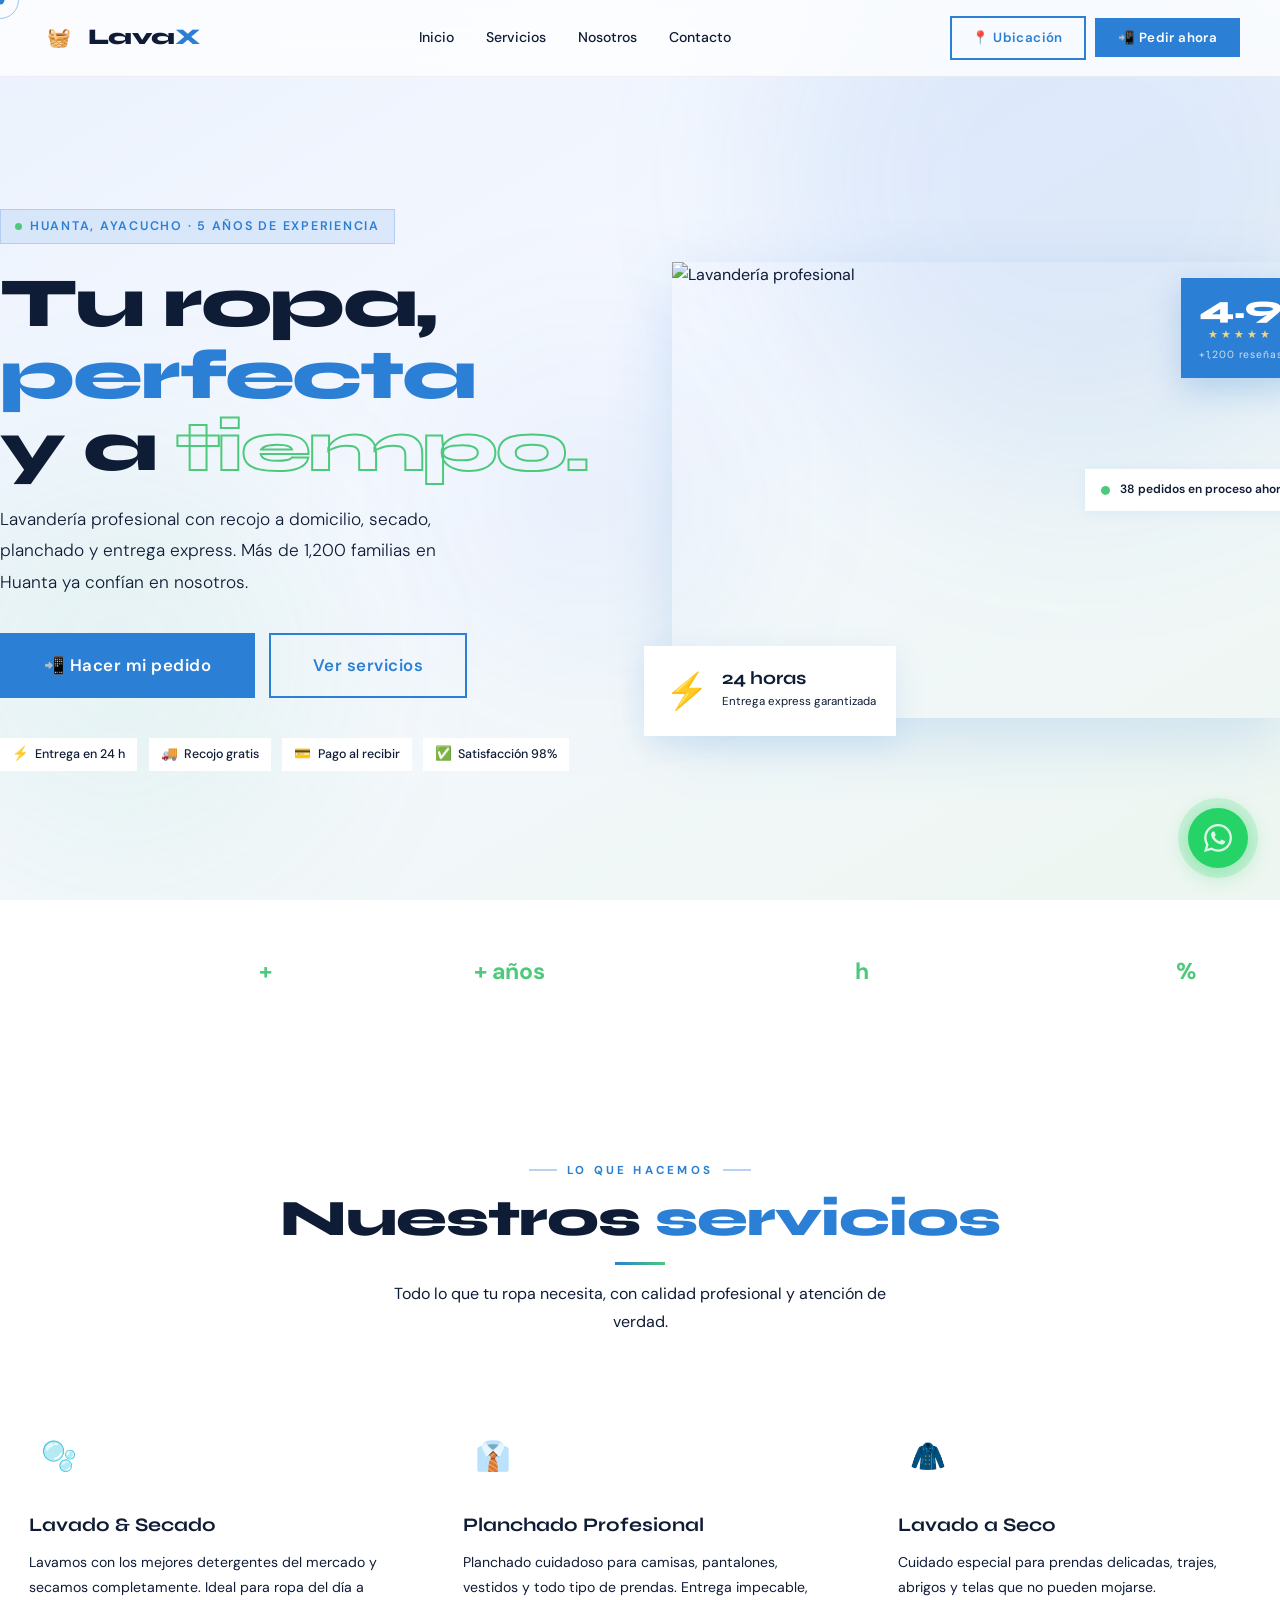
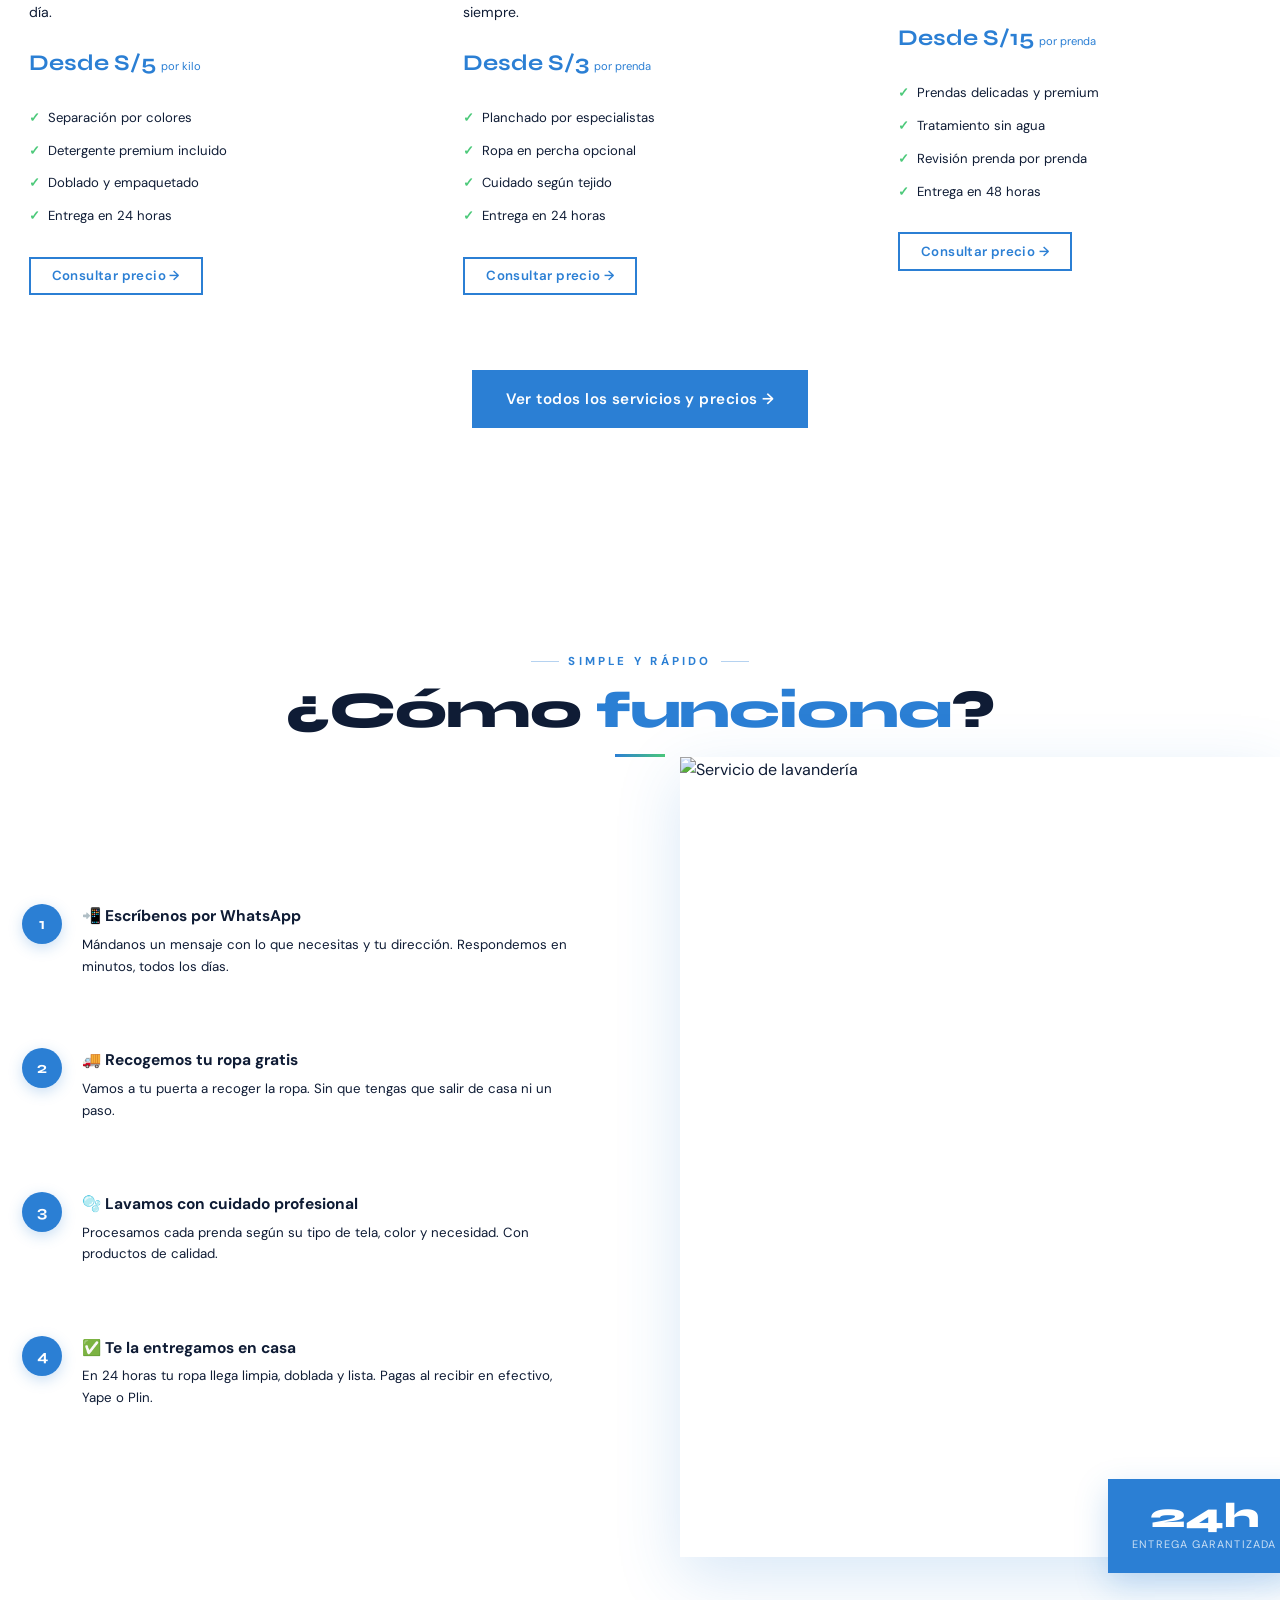
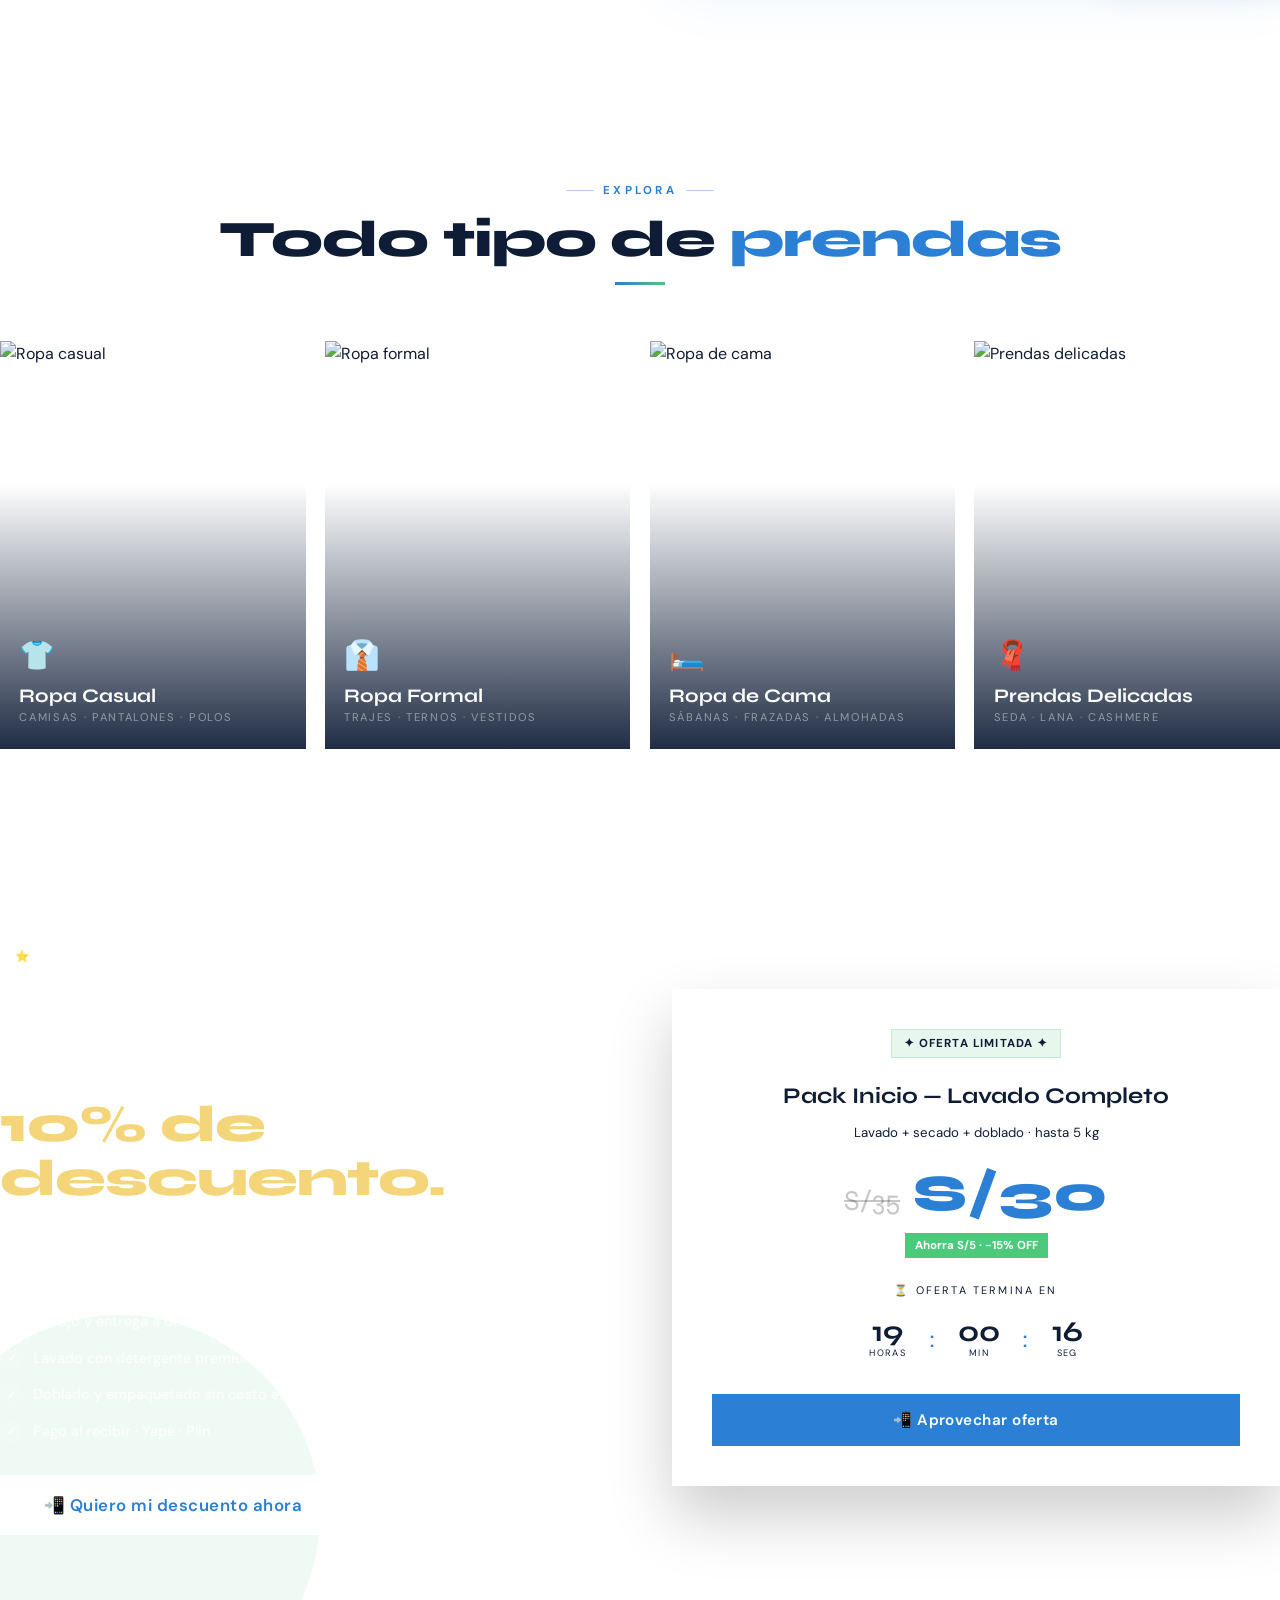
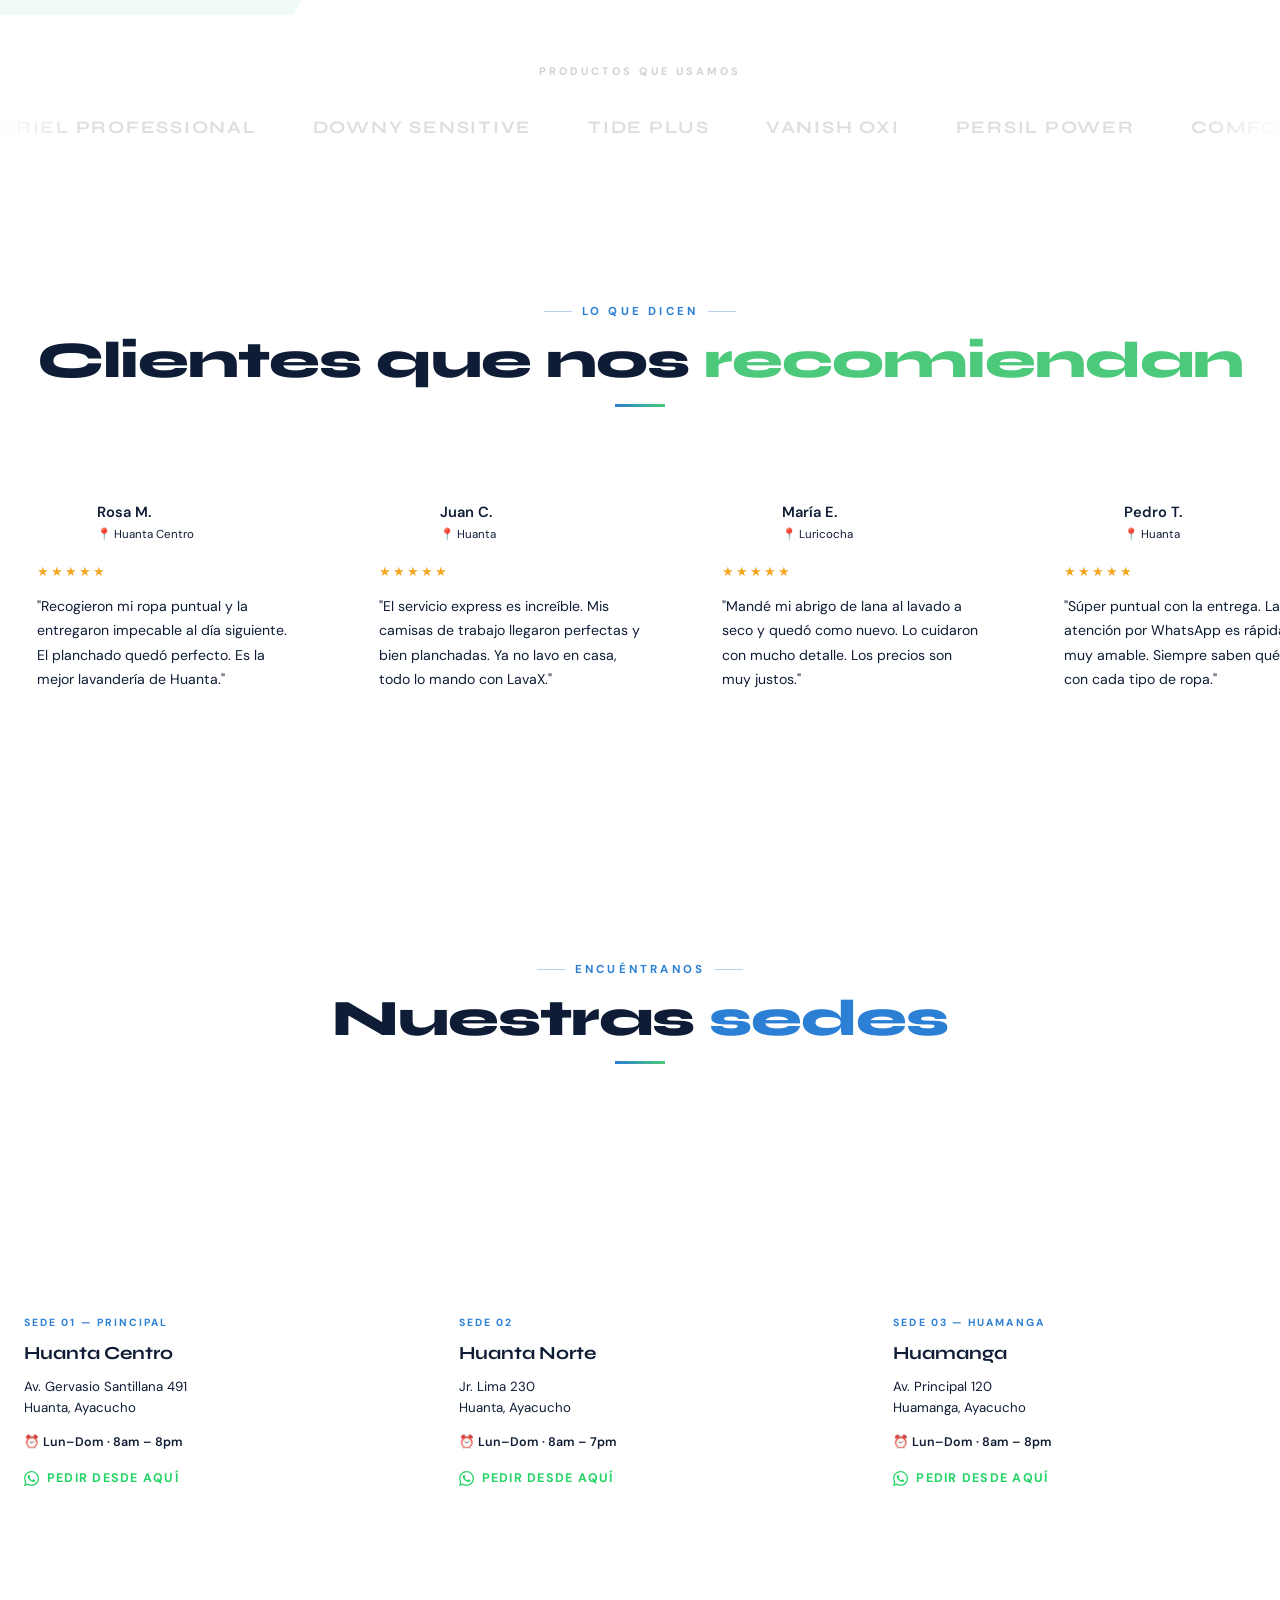
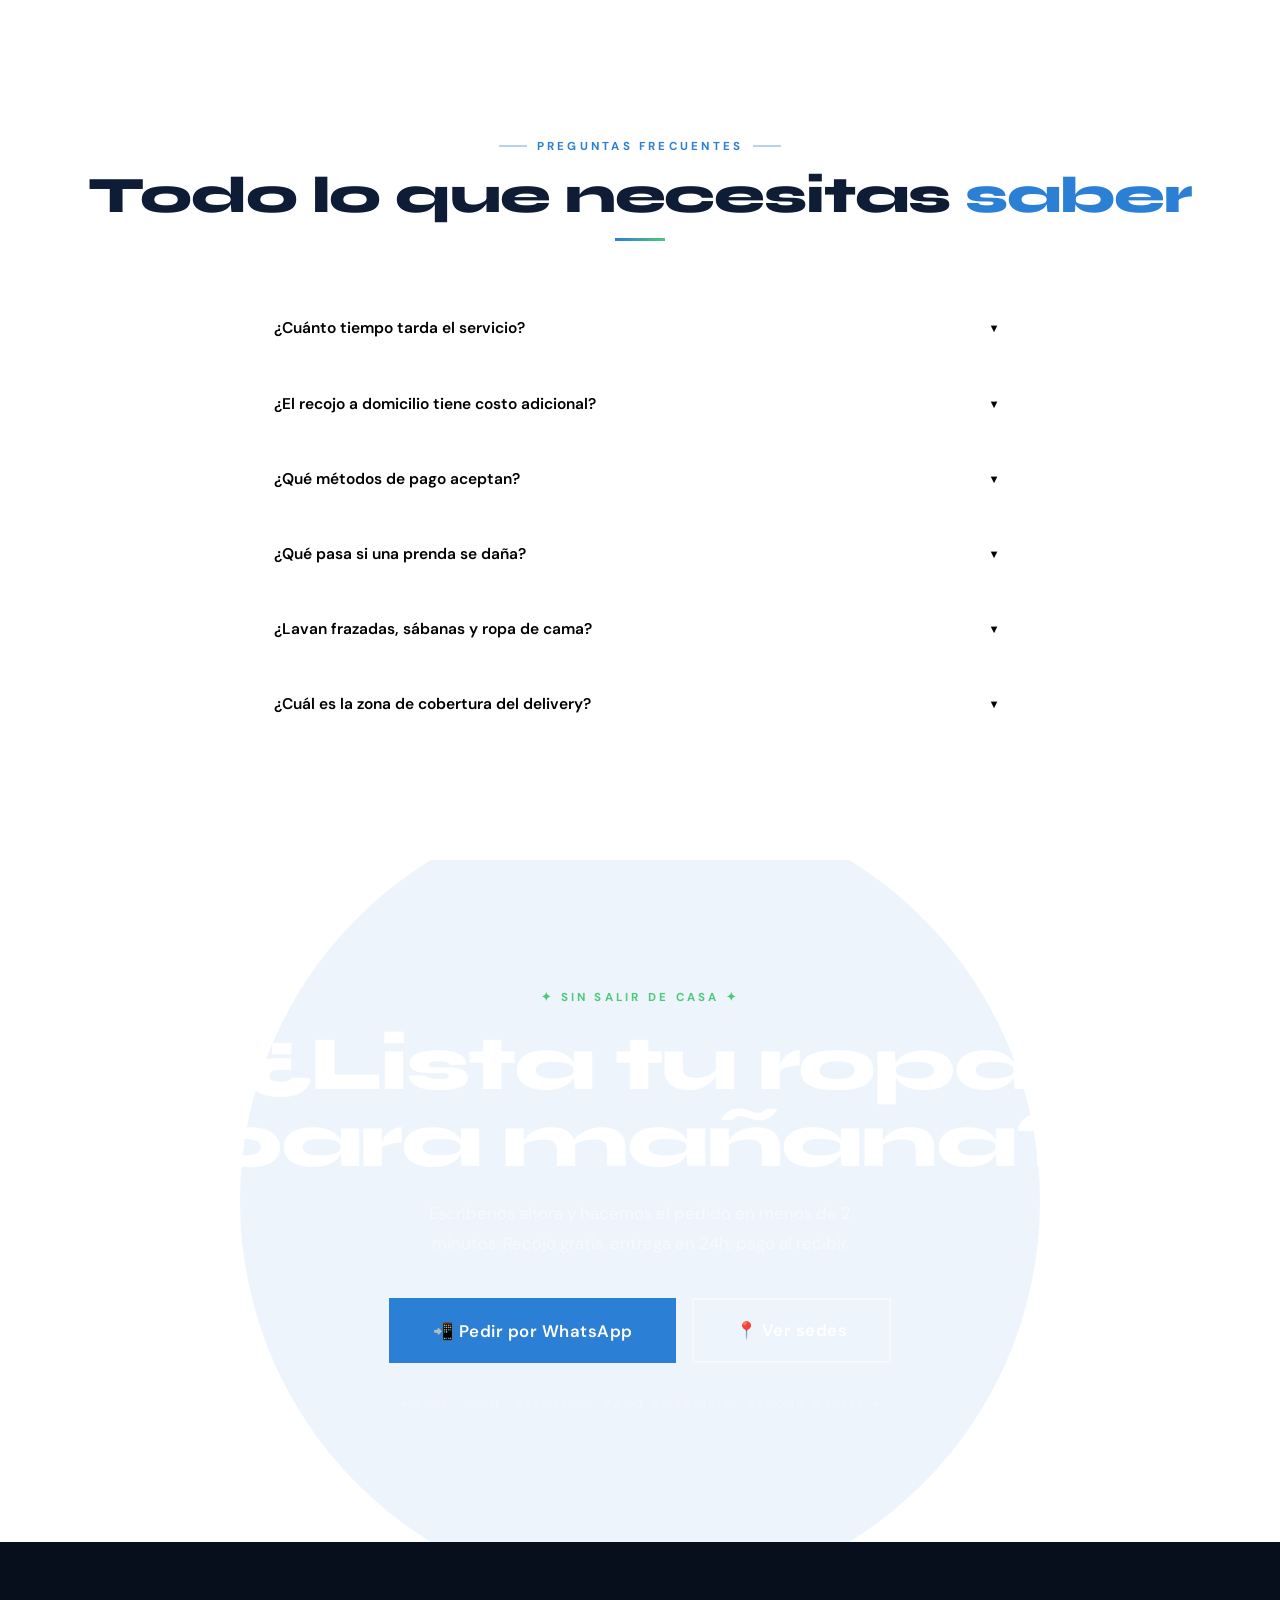
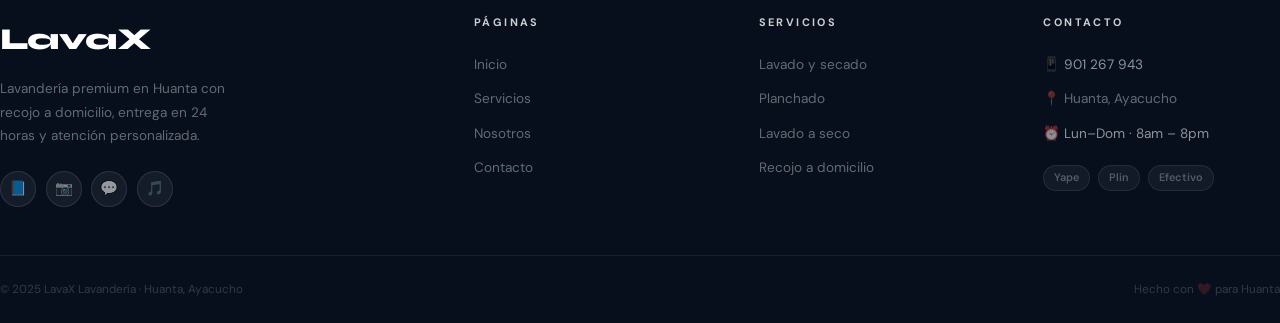
==== commit 79a0556f: "update" ====
--- a/index.html
+++ b/index.html
@@ -1,955 +1,1568 @@
 <!DOCTYPE html>
 <html lang="es">
 <head>
-  <meta charset="UTF-8">
-  <meta name="viewport" content="width=device-width, initial-scale=1.0">
-  <title>Lavandería X — Servicio Express · Huanta</title>
-  <meta name="description" content="Lavandería express en Huanta. Lavado, secado, planchado y entrega a domicilio. Rápido, limpio y de confianza.">
-
-  <!-- CSS -->
-  <link rel="stylesheet" href="css/variables.css">
-  <link rel="stylesheet" href="css/base.css">
-  <link rel="stylesheet" href="css/components.css">
-  <link rel="stylesheet" href="css/navbar.css">
-  <link rel="stylesheet" href="css/footer.css">
-  <link rel="stylesheet" href="css/animations.css">
-
-  <!-- Estilos exclusivos del index -->
-  <style>
-    /* ─── Espacio para ticker + navbar ─── */
-    .page-offset { padding-top: calc(32px + 70px); }
-
-    /* ══════════ HERO ══════════ */
-    #hero {
-      min-height: 100vh;
-      position: relative;
-      display: flex;
-      align-items: center;
-      overflow: hidden;
-      background: var(--gris-fondo);
-    }
-
-    .hero-bg {
-      position: absolute;
-      inset: 0;
-      background:
-        linear-gradient(135deg, rgba(43,127,212,0.07) 0%, transparent 55%),
-        linear-gradient(to bottom right, var(--gris-fondo) 50%, var(--gris-suave) 100%);
-      z-index: 0;
-    }
-
-    /* Círculos decorativos de fondo */
-    .hero-blob {
-      position: absolute;
-      border-radius: 50%;
-      filter: blur(80px);
-      z-index: 0;
-      pointer-events: none;
-    }
-
-    .hero-blob-1 {
-      width: 520px; height: 520px;
-      background: rgba(43, 127, 212, 0.1);
-      top: -100px; right: -80px;
-    }
-
-    .hero-blob-2 {
-      width: 320px; height: 320px;
-      background: rgba(76, 201, 122, 0.08);
-      bottom: 80px; left: -60px;
-    }
-
-    .hero-content {
-      position: relative;
-      z-index: 2;
-      display: grid;
-      grid-template-columns: 1fr 1fr;
-      align-items: center;
-      gap: 4rem;
-      padding: 5rem 0 4rem;
-    }
-
-    .hero-eyebrow {
-      display: inline-flex;
-      align-items: center;
-      gap: 0.5rem;
-      background: var(--azul-suave);
-      border: 1px solid rgba(43,127,212,0.2);
-      color: var(--azul);
-      font-weight: 600;
-      font-size: 0.78rem;
-      letter-spacing: 0.14em;
-      text-transform: uppercase;
-      padding: 6px 14px;
-      border-radius: var(--radius-pill);
-      margin-bottom: 1.5rem;
-    }
-
-    .hero-title {
-      font-family: var(--font-display);
-      font-weight: 800;
-      font-size: clamp(2.8rem, 5.5vw, 4.5rem);
-      line-height: 1.05;
-      color: var(--negro-texto);
-      letter-spacing: -0.02em;
-      margin-bottom: 1.2rem;
-    }
-
-    .hero-title .accent { color: var(--azul); }
-    .hero-title .accent-lima { color: var(--lima); }
-
-    .hero-sub {
-      font-size: 1.05rem;
-      color: var(--gris-texto);
-      line-height: 1.75;
-      max-width: 460px;
-      margin-bottom: 2.2rem;
-    }
-
-    .hero-btns {
-      display: flex;
-      gap: 0.8rem;
-      flex-wrap: wrap;
-      margin-bottom: 2.5rem;
-    }
-
-    .hero-trust {
-      display: flex;
-      gap: 1.5rem;
-      flex-wrap: wrap;
-    }
-
-    .hero-trust-item {
-      display: flex;
-      align-items: center;
-      gap: 0.4rem;
-      font-size: 0.82rem;
-      font-weight: 500;
-      color: var(--gris-texto);
-    }
-
-    .hero-trust-dot {
-      width: 7px; height: 7px;
-      border-radius: 50%;
-      background: var(--lima);
-      flex-shrink: 0;
-    }
-
-    /* Visual lado derecho */
-    .hero-visual {
-      position: relative;
-      display: flex;
-      align-items: center;
-      justify-content: center;
-    }
-
-    .hero-img-main {
-      width: 100%;
-      max-width: 460px;
-      aspect-ratio: 4/3;
-      border-radius: var(--radius-lg);
-      object-fit: cover;
-      box-shadow: var(--sombra-lg);
-    }
-
-    /* Tarjeta flotante delivery */
-    .hero-float-card {
-      position: absolute;
-      bottom: -20px;
-      left: -24px;
-      background: var(--blanco);
-      border: 1px solid var(--gris-borde);
-      border-radius: var(--radius-md);
-      padding: 1rem 1.4rem;
-      box-shadow: var(--sombra-md);
-      display: flex;
-      align-items: center;
-      gap: 0.8rem;
-      animation: float-anim 4s ease-in-out infinite;
-    }
-
-    .hero-float-icon {
-      font-size: 2rem;
-      flex-shrink: 0;
-    }
-
-    .hero-float-text strong {
-      display: block;
-      font-family: var(--font-display);
-      font-size: 1.1rem;
-      color: var(--negro-texto);
-      line-height: 1;
-    }
-
-    .hero-float-text span {
-      font-size: 0.75rem;
-      color: var(--gris-texto);
-    }
-
-    /* Tarjeta flotante calificación */
-    .hero-rating-card {
-      position: absolute;
-      top: 20px;
-      right: -20px;
-      background: var(--azul);
-      color: var(--blanco);
-      border-radius: var(--radius-md);
-      padding: 0.9rem 1.2rem;
-      box-shadow: 0 12px 30px var(--azul-glow);
-      text-align: center;
-      animation: float-anim 4s 1.5s ease-in-out infinite;
-    }
-
-    .hero-rating-num {
-      font-family: var(--font-display);
-      font-size: 1.8rem;
-      font-weight: 800;
-      line-height: 1;
-    }
-
-    .hero-rating-stars {
-      font-size: 0.7rem;
-      letter-spacing: 2px;
-      color: #F5D57A;
-      margin: 2px 0;
-    }
-
-    .hero-rating-label {
-      font-size: 0.68rem;
-      opacity: 0.75;
-      letter-spacing: 0.08em;
-    }
-
-    /* ══════════ COUNTERS ══════════ */
-    .counters-section {
-      padding: 3rem 0;
-      background: var(--blanco);
-      border-top: 1px solid var(--gris-borde);
-      border-bottom: 1px solid var(--gris-borde);
-    }
-
-    /* ══════════ SERVICIOS DESTACADOS ══════════ */
-    #servicios-home {
-      background: var(--gris-fondo);
-    }
-
-    .servicios-grid {
-      display: grid;
-      grid-template-columns: repeat(3, 1fr);
-      gap: 1.5rem;
-    }
-
-    /* ══════════ CÓMO FUNCIONA ══════════ */
-    #como-funciona {
-      background: var(--blanco);
-    }
-
-    .pasos-grid {
-      display: grid;
-      grid-template-columns: repeat(4, 1fr);
-      gap: 2rem;
-      position: relative;
-    }
-
-    /* Línea conectora entre pasos */
-    .pasos-grid::before {
-      content: '';
-      position: absolute;
-      top: 19px;
-      left: calc(12.5% + 19px);
-      right: calc(12.5% + 19px);
-      height: 2px;
-      background: linear-gradient(90deg, var(--azul), var(--lima));
-      z-index: 0;
-    }
-
-    .paso-item {
-      text-align: center;
-      position: relative;
-      z-index: 1;
-    }
-
-    .paso-num {
-      width: 40px; height: 40px;
-      border-radius: 50%;
-      background: var(--azul);
-      color: var(--blanco);
-      font-family: var(--font-display);
-      font-weight: 700;
-      font-size: 1rem;
-      display: flex;
-      align-items: center;
-      justify-content: center;
-      margin: 0 auto 1.2rem;
-      box-shadow: 0 4px 15px var(--azul-glow);
-    }
-
-    .paso-icon {
-      font-size: 1.8rem;
-      margin-bottom: 0.8rem;
-    }
-
-    .paso-title {
-      font-family: var(--font-display);
-      font-weight: 700;
-      font-size: 1rem;
-      color: var(--negro-texto);
-      margin-bottom: 0.5rem;
-    }
-
-    .paso-text {
-      font-size: 0.85rem;
-      color: var(--gris-texto);
-      line-height: 1.65;
-    }
-
-    /* ══════════ OFERTA / CTA MID ══════════ */
-    #cta-mid {
-      background: linear-gradient(135deg, var(--azul-oscuro), var(--azul), var(--azul-claro));
-      color: var(--blanco);
-      padding: var(--gap-lg) 0;
-      position: relative;
-      overflow: hidden;
-    }
-
-    #cta-mid::before {
-      content: '';
-      position: absolute;
-      width: 600px; height: 600px;
-      border-radius: 50%;
-      background: rgba(255,255,255,0.04);
-      top: -200px; right: -150px;
-      pointer-events: none;
-    }
-
-    .cta-mid-inner {
-      position: relative;
-      z-index: 1;
-      display: grid;
-      grid-template-columns: 1fr auto;
-      align-items: center;
-      gap: 3rem;
-    }
-
-    .cta-mid-title {
-      font-family: var(--font-display);
-      font-weight: 800;
-      font-size: clamp(1.8rem, 3.5vw, 2.8rem);
-      color: var(--blanco);
-      line-height: 1.1;
-      margin-bottom: 0.8rem;
-    }
-
-    .cta-mid-sub {
-      font-size: 1rem;
-      color: rgba(255,255,255,0.7);
-      max-width: 480px;
-    }
-
-    /* ══════════ TESTIMONIOS ══════════ */
-    #testimonios {
-      background: var(--gris-fondo);
-      overflow: hidden;
-    }
-
-    /* Las .testi-track-wrap están en animations.css */
-    /* Cuando el fondo es gris-fondo, actualizamos los fades */
-    #testimonios .testi-track-wrap::before {
-      background: linear-gradient(to right, var(--gris-fondo), transparent);
-    }
-
-    #testimonios .testi-track-wrap::after {
-      background: linear-gradient(to left, var(--gris-fondo), transparent);
-    }
-
-    /* ══════════ CTA FINAL ══════════ */
-    #cta-final {
-      background: var(--blanco);
-      text-align: center;
-      padding: var(--gap-xl) 0;
-    }
-
-    .cta-final-title {
-      font-family: var(--font-display);
-      font-weight: 800;
-      font-size: clamp(2.2rem, 5vw, 4rem);
-      color: var(--negro-texto);
-      line-height: 1;
-      margin-bottom: 1rem;
-      letter-spacing: -0.02em;
-    }
-
-    .cta-final-title .accent { color: var(--azul); }
-
-    .cta-final-sub {
-      color: var(--gris-texto);
-      font-size: 1.05rem;
-      max-width: 440px;
-      margin: 0 auto 2.2rem;
-    }
-
-    .cta-trust-row {
-      margin-top: 1.5rem;
-      font-size: 0.78rem;
-      font-weight: 600;
-      letter-spacing: 0.14em;
-      text-transform: uppercase;
-      color: var(--gris-borde);
-    }
-
-    /* ══════════ RESPONSIVE INDEX ══════════ */
-    @media (max-width: 900px) {
-      .hero-content {
-        grid-template-columns: 1fr;
-        gap: 2.5rem;
-        text-align: center;
-        padding: 3rem 0 3rem;
-      }
-
-      .hero-sub { margin-left: auto; margin-right: auto; }
-      .hero-btns { justify-content: center; }
-      .hero-trust { justify-content: center; }
-      .hero-visual { max-width: 420px; margin: 0 auto; }
-
-      .servicios-grid { grid-template-columns: 1fr 1fr; }
-
-      .pasos-grid {
-        grid-template-columns: 1fr 1fr;
-        gap: 2rem;
-      }
-
-      .pasos-grid::before { display: none; }
-
-      .cta-mid-inner {
-        grid-template-columns: 1fr;
-        text-align: center;
-        gap: 1.5rem;
-      }
-    }
-
-    @media (max-width: 600px) {
-      .servicios-grid { grid-template-columns: 1fr; }
-      .pasos-grid { grid-template-columns: 1fr; }
-      .hero-float-card { left: 0; bottom: -16px; }
-      .hero-rating-card { right: 0; top: 10px; }
-    }
-  </style>
+<meta charset="UTF-8">
+<meta name="viewport" content="width=device-width, initial-scale=1.0">
+<title>LavaX — Lavandería Premium · Huanta, Ayacucho</title>
+<meta name="description" content="Lavandería premium en Huanta. Lavado, secado, planchado y entrega a domicilio en 24h. Más de 1,200 clientes satisfechos.">
+<link rel="preconnect" href="https://fonts.googleapis.com">
+<link rel="preconnect" href="https://fonts.gstatic.com" crossorigin>
+<link href="https://fonts.googleapis.com/css2?family=Syne:wght@400;600;700;800&family=DM+Sans:wght@300;400;500;600&display=swap" rel="stylesheet">
+<link rel="stylesheet" href="css/variables.css">
+<link rel="stylesheet" href="css/base.css">
+<link rel="stylesheet" href="css/components.css">
+<link rel="stylesheet" href="css/navbar.css">
+<link rel="stylesheet" href="css/footer.css">
+<link rel="stylesheet" href="css/animations.css">
+<style>
+/* ══════════════════════════════════════════
+   INDEX.CSS — Estilos exclusivos de inicio
+══════════════════════════════════════════ */
+
+/* ── CURSOR PERSONALIZADO ── */
+.cur-dot {
+  width:9px;height:9px;border-radius:50%;
+  background:var(--azul);position:fixed;
+  pointer-events:none;z-index:9999;
+  transform:translate(-50%,-50%);
+  transition:transform .1s;
+}
+.cur-ring {
+  width:38px;height:38px;border-radius:50%;
+  border:1.5px solid rgba(26,111,212,.4);
+  position:fixed;pointer-events:none;z-index:9998;
+  transform:translate(-50%,-50%);
+  transition:all .13s ease;
+}
+@media(hover:none){.cur-dot,.cur-ring{display:none}}
+
+/* ── LOADER ── */
+#loader{
+  position:fixed;inset:0;z-index:10000;
+  background:var(--blanco);
+  display:flex;flex-direction:column;
+  align-items:center;justify-content:center;gap:2rem;
+}
+.ld-logo{
+  font-family:var(--font-display);font-weight:800;
+  font-size:clamp(3rem,8vw,5rem);
+  color:var(--negro);letter-spacing:-.03em;
+  animation:ld-pulse 1.2s ease-in-out infinite;
+}
+.ld-logo span{color:var(--azul);}
+.ld-sub{
+  font-size:.72rem;letter-spacing:.28em;text-transform:uppercase;
+  color:var(--gris);margin-top:-1.5rem;
+}
+.ld-bar{
+  width:180px;height:3px;
+  background:var(--fondo2);border-radius:var(--r-pill);overflow:hidden;
+}
+.ld-fill{
+  height:100%;width:0%;
+  background:linear-gradient(90deg,var(--azul),var(--lima));
+  border-radius:var(--r-pill);
+  animation:ld-fill 2.2s ease forwards;
+}
+@keyframes ld-pulse{0%,100%{opacity:1}50%{opacity:.45}}
+@keyframes ld-fill{to{width:100%}}
+
+/* ── CANVAS PARTÍCULAS ── */
+#particles{position:fixed;inset:0;z-index:0;pointer-events:none;opacity:.6}
+
+/* ══════════ NAVBAR ══════════ */
+/* (base en navbar.css, ajustes finos aquí) */
+nav{top:0 !important;}
+
+/* ══════════ HERO ══════════ */
+#hero{
+  min-height:100vh;
+  position:relative;
+  display:flex;align-items:center;
+  overflow:hidden;
+  background:linear-gradient(150deg,#EBF2FD 0%,#F5F8FF 45%,#EDF6F0 100%);
+  padding-top:80px;
+}
+.hero-orb{
+  position:absolute;border-radius:50%;
+  filter:blur(90px);pointer-events:none;z-index:0;
+}
+.hero-orb-1{width:600px;height:600px;background:rgba(26,111,212,.10);top:-120px;right:-100px;}
+.hero-orb-2{width:400px;height:400px;background:rgba(61,186,110,.08);bottom:40px;left:-80px;}
+.hero-orb-3{width:280px;height:280px;background:rgba(26,111,212,.06);top:40%;left:35%;}
+
+.hero-wrap{
+  position:relative;z-index:2;
+  display:grid;grid-template-columns:1fr 1fr;
+  align-items:center;gap:4rem;
+  width:100%;max-width:var(--max-w);
+  margin:0 auto;padding:5rem var(--px) 4rem;
+}
+
+/* Texto hero */
+.hero-eyebrow{
+  display:inline-flex;align-items:center;gap:.5rem;
+  background:rgba(26,111,212,.1);
+  border:1px solid rgba(26,111,212,.2);
+  color:var(--azul);
+  font-weight:600;font-size:.78rem;
+  letter-spacing:.14em;text-transform:uppercase;
+  padding:6px 14px;border-radius:var(--r-pill);
+  margin-bottom:1.5rem;
+}
+.hero-eyebrow .dot{
+  width:7px;height:7px;border-radius:50%;
+  background:var(--lima);animation:dot-blink 1.8s ease-in-out infinite;
+}
+@keyframes dot-blink{0%,100%{opacity:1;transform:scale(1)}50%{opacity:.4;transform:scale(.8)}}
+
+.hero-title{
+  font-family:var(--font-display);font-weight:800;
+  font-size:clamp(2.8rem,5.5vw,5rem);
+  line-height:1.02;letter-spacing:-.03em;
+  color:var(--negro);margin-bottom:1.3rem;
+}
+.hero-title .az{color:var(--azul);}
+.hero-title .lm{
+  color:transparent;
+  -webkit-text-stroke:2px var(--lima);
+}
+
+.hero-desc{
+  font-size:1.08rem;font-weight:300;
+  color:var(--gris);line-height:1.8;
+  max-width:460px;margin-bottom:2.2rem;
+}
+
+.hero-btns{display:flex;gap:.9rem;flex-wrap:wrap;margin-bottom:2.5rem;}
+
+/* Chips de confianza */
+.hero-chips{display:flex;gap:.7rem;flex-wrap:wrap;}
+.hero-chip{
+  display:flex;align-items:center;gap:.4rem;
+  background:var(--blanco);border:1px solid var(--borde2);
+  padding:5px 12px;border-radius:var(--r-pill);
+  font-size:.78rem;font-weight:500;color:var(--gris-dark);
+  box-shadow:var(--sombra-xs);
+}
+.hero-chip .ic{font-size:.85rem;}
+
+/* Visual derecho */
+.hero-visual{position:relative;}
+
+.hero-img{
+  width:100%;aspect-ratio:4/3;
+  object-fit:cover;border-radius:var(--r-xl);
+  box-shadow:var(--sombra-lg);
+}
+
+/* Tarjeta flotante: tiempo */
+.hero-card-float{
+  position:absolute;
+  bottom:-18px;left:-28px;
+  background:var(--blanco);
+  border:1px solid var(--borde2);
+  border-radius:var(--r-lg);
+  padding:1rem 1.3rem;
+  box-shadow:var(--sombra-md);
+  display:flex;align-items:center;gap:.8rem;
+  animation:float-y 4s ease-in-out infinite;
+}
+.hcf-icon{font-size:2.2rem;flex-shrink:0;}
+.hcf-text strong{
+  display:block;
+  font-family:var(--font-display);font-weight:700;font-size:1.15rem;
+  color:var(--negro);line-height:1;
+}
+.hcf-text span{font-size:.72rem;color:var(--gris);}
+
+/* Tarjeta flotante: rating */
+.hero-card-rating{
+  position:absolute;top:16px;right:-20px;
+  background:var(--azul);color:var(--blanco);
+  border-radius:var(--r-md);padding:.9rem 1.1rem;
+  box-shadow:0 12px 30px var(--azul-glow);
+  text-align:center;
+  animation:float-y 4s 1.8s ease-in-out infinite;
+}
+.hcr-num{
+  font-family:var(--font-display);font-weight:800;
+  font-size:2rem;line-height:1;
+}
+.hcr-stars{font-size:.68rem;letter-spacing:3px;color:#F5D57A;margin:2px 0;}
+.hcr-label{font-size:.65rem;opacity:.75;letter-spacing:.08em;}
+
+/* Tarjeta flotante: en proceso */
+.hero-card-live{
+  position:absolute;top:50%;right:-24px;
+  transform:translateY(-50%);
+  background:var(--blanco);
+  border:1px solid var(--borde2);
+  border-radius:var(--r-md);
+  padding:.7rem 1rem;
+  box-shadow:var(--sombra-sm);
+  display:flex;align-items:center;gap:.6rem;
+  animation:float-y 4s 3s ease-in-out infinite;
+  white-space:nowrap;
+}
+.live-dot{
+  width:9px;height:9px;border-radius:50%;
+  background:var(--lima);flex-shrink:0;
+  animation:dot-blink 1.2s ease-in-out infinite;
+}
+.live-text{font-size:.75rem;font-weight:600;color:var(--negro);}
+
+@keyframes float-y{0%,100%{transform:translateY(0)}50%{transform:translateY(-10px)}}
+
+/* ══════════ CONTADORES ══════════ */
+.counters-wrap{
+  position:relative;z-index:1;
+  background:var(--negro);
+  padding:3.5rem var(--px);
+}
+.counters-inner{
+  max-width:var(--max-w);margin:0 auto;
+  display:grid;grid-template-columns:repeat(4,1fr);
+  gap:1px;
+}
+.cnt-item{
+  padding:2rem 1.5rem;text-align:center;
+  border-right:1px solid rgba(255,255,255,.07);
+}
+.cnt-item:last-child{border-right:none;}
+.cnt-num{
+  font-family:var(--font-display);font-weight:800;
+  font-size:clamp(2.4rem,4.5vw,4rem);
+  color:var(--blanco);line-height:1;
+  display:flex;align-items:baseline;justify-content:center;gap:3px;
+}
+.cnt-num sup{
+  font-size:40%;color:var(--lima);
+  font-family:var(--font-body);font-weight:700;
+}
+.cnt-label{
+  font-size:.72rem;font-weight:600;
+  letter-spacing:.2em;text-transform:uppercase;
+  color:rgba(255,255,255,.35);margin-top:.5rem;
+}
+
+/* ══════════ SECCIÓN GENÉRICA ══════════ */
+.s-eyebrow{
+  font-size:.72rem;font-weight:700;
+  letter-spacing:.28em;text-transform:uppercase;
+  color:var(--azul);margin-bottom:.8rem;
+  display:flex;align-items:center;gap:.6rem;justify-content:center;
+}
+.s-eyebrow::before,.s-eyebrow::after{
+  content:'';width:28px;height:1.5px;
+  background:var(--azul);opacity:.35;
+}
+.s-title{
+  font-family:var(--font-display);font-weight:800;
+  font-size:clamp(2rem,4vw,3.2rem);
+  letter-spacing:-.02em;color:var(--negro);
+  line-height:1.05;margin-bottom:.8rem;
+}
+.s-title .az{color:var(--azul);}
+.s-title .lm{color:var(--lima);}
+.s-sub{font-size:1rem;color:var(--gris);max-width:500px;margin:0 auto;line-height:1.75;}
+.s-rule{
+  width:50px;height:3px;
+  background:linear-gradient(90deg,var(--azul),var(--lima));
+  border-radius:var(--r-pill);margin:1rem auto 0;
+}
+
+/* ══════════ SERVICIOS ══════════ */
+#servicios{padding:7rem 0;background:var(--fondo);}
+.srv-grid{
+  max-width:var(--max-w);margin:3.5rem auto 0;
+  padding:0 var(--px);
+  display:grid;grid-template-columns:repeat(3,1fr);gap:1.5rem;
+}
+.srv-card{
+  background:var(--blanco);
+  border:1px solid var(--borde2);
+  border-radius:var(--r-lg);
+  padding:2.2rem 1.8rem;
+  transition:transform var(--t-mid),box-shadow var(--t-mid),border-color var(--t-mid);
+  position:relative;overflow:hidden;cursor:default;
+}
+.srv-card::before{
+  content:'';position:absolute;top:0;left:0;right:0;height:4px;
+  background:linear-gradient(90deg,var(--azul),var(--lima));
+  transform:scaleX(0);transform-origin:left;
+  transition:transform var(--t-mid);
+}
+.srv-card:hover::before{transform:scaleX(1);}
+.srv-card:hover{
+  transform:translateY(-8px);
+  box-shadow:var(--sombra-lg);
+  border-color:transparent;
+}
+.srv-icon-wrap{
+  width:60px;height:60px;border-radius:var(--r-md);
+  background:var(--azul-glass);
+  display:flex;align-items:center;justify-content:center;
+  font-size:1.8rem;margin-bottom:1.4rem;
+  transition:background var(--t-fast),transform var(--t-fast);
+}
+.srv-card:hover .srv-icon-wrap{background:var(--azul);transform:scale(1.07);}
+.srv-name{
+  font-family:var(--font-display);font-weight:700;
+  font-size:1.2rem;color:var(--negro);margin-bottom:.6rem;
+}
+.srv-desc{font-size:.88rem;color:var(--gris);line-height:1.75;margin-bottom:1.3rem;}
+.srv-price{
+  font-family:var(--font-display);font-weight:700;
+  font-size:1.4rem;color:var(--azul);margin-bottom:1.2rem;
+}
+.srv-price small{font-family:var(--font-body);font-size:.7rem;color:var(--gris);font-weight:400;}
+.srv-features{list-style:none;margin-bottom:1.5rem;}
+.srv-features li{
+  font-size:.82rem;color:var(--gris-dark);
+  padding:.35rem 0;
+  border-bottom:1px solid var(--borde2);
+  display:flex;align-items:center;gap:.5rem;
+}
+.srv-features li:last-child{border-bottom:none;}
+.srv-features li::before{content:'✓';color:var(--lima);font-weight:700;flex-shrink:0;}
+
+/* ══════════ CÓMO FUNCIONA ══════════ */
+#como{padding:7rem 0;background:var(--blanco);}
+.como-wrap{
+  max-width:var(--max-w);margin:0 auto;
+  padding:3.5rem var(--px) 0;
+  display:grid;grid-template-columns:1fr 1fr;
+  gap:5rem;align-items:center;
+}
+.como-steps{display:flex;flex-direction:column;gap:1.6rem;}
+.paso{
+  display:flex;gap:1.2rem;align-items:flex-start;
+  padding:1.4rem;border-radius:var(--r-md);
+  border:1px solid var(--borde2);background:var(--fondo);
+  transition:border-color var(--t-mid),box-shadow var(--t-mid),background var(--t-mid);
+  cursor:default;
+}
+.paso:hover{
+  background:var(--blanco);
+  border-color:rgba(26,111,212,.25);
+  box-shadow:var(--sombra-sm);
+}
+.paso-num{
+  width:40px;height:40px;border-radius:50%;flex-shrink:0;
+  background:var(--azul);color:var(--blanco);
+  font-family:var(--font-display);font-weight:700;font-size:1rem;
+  display:flex;align-items:center;justify-content:center;
+  box-shadow:0 4px 14px var(--azul-glow);
+}
+.paso-body{}
+.paso-title{
+  font-weight:700;font-size:.97rem;
+  color:var(--negro);margin-bottom:.25rem;
+}
+.paso-desc{font-size:.83rem;color:var(--gris);line-height:1.65;}
+
+/* Visual lado derecho del como */
+.como-visual{position:relative;}
+.como-img{
+  width:100%;aspect-ratio:3/4;
+  object-fit:cover;border-radius:var(--r-xl);
+  box-shadow:var(--sombra-lg);
+}
+.como-badge{
+  position:absolute;bottom:-16px;right:-20px;
+  background:var(--azul);color:var(--blanco);
+  border-radius:var(--r-lg);padding:1.2rem 1.5rem;
+  box-shadow:0 12px 30px var(--azul-glow);
+  text-align:center;
+}
+.como-badge-num{
+  font-family:var(--font-display);font-weight:800;
+  font-size:2.2rem;line-height:1;
+}
+.como-badge-label{font-size:.68rem;opacity:.75;letter-spacing:.1em;text-transform:uppercase;margin-top:2px;}
+
+/* ══════════ OFERTA ESPECIAL ══════════ */
+#oferta{
+  padding:5rem 0;
+  background:linear-gradient(135deg,var(--azul-dark),var(--azul),#3B8AE8);
+  position:relative;overflow:hidden;
+}
+#oferta::before{
+  content:'';position:absolute;
+  width:700px;height:700px;border-radius:50%;
+  background:rgba(255,255,255,.04);
+  top:-250px;right:-150px;pointer-events:none;
+}
+#oferta::after{
+  content:'';position:absolute;
+  width:400px;height:400px;border-radius:50%;
+  background:rgba(61,186,110,.08);
+  bottom:-100px;left:-80px;pointer-events:none;
+}
+.oferta-inner{
+  max-width:var(--max-w);margin:0 auto;
+  padding:0 var(--px);
+  position:relative;z-index:1;
+  display:grid;grid-template-columns:1fr 1fr;
+  gap:4rem;align-items:center;
+}
+.oferta-tag{
+  display:inline-flex;align-items:center;gap:.5rem;
+  background:rgba(255,255,255,.12);border:1px solid rgba(255,255,255,.2);
+  color:rgba(255,255,255,.9);
+  font-size:.72rem;font-weight:700;letter-spacing:.18em;text-transform:uppercase;
+  padding:5px 14px;border-radius:var(--r-pill);margin-bottom:1.2rem;
+}
+.oferta-title{
+  font-family:var(--font-display);font-weight:800;
+  font-size:clamp(2rem,4vw,3.2rem);
+  color:var(--blanco);line-height:1.05;
+  letter-spacing:-.02em;margin-bottom:1rem;
+}
+.oferta-title .highlight{
+  color:#F5D57A;
+}
+.oferta-desc{
+  font-size:1rem;color:rgba(255,255,255,.7);
+  line-height:1.75;margin-bottom:2rem;
+}
+.oferta-items{display:flex;flex-direction:column;gap:.8rem;margin-bottom:2rem;}
+.oferta-item{
+  display:flex;align-items:center;gap:.7rem;
+  font-size:.9rem;color:rgba(255,255,255,.85);font-weight:500;
+}
+.oferta-item::before{
+  content:'✓';
+  width:22px;height:22px;border-radius:50%;flex-shrink:0;
+  background:rgba(255,255,255,.15);
+  display:flex;align-items:center;justify-content:center;
+  font-size:.7rem;font-weight:700;
+}
+
+/* Card precio oferta */
+.oferta-card{
+  background:var(--blanco);border-radius:var(--r-xl);
+  padding:2.5rem;text-align:center;
+  box-shadow:0 30px 60px rgba(0,0,0,.2);
+}
+.oc-tag{
+  display:inline-block;
+  background:rgba(61,186,110,.12);color:var(--lima-dark);
+  font-size:.72rem;font-weight:700;letter-spacing:.1em;text-transform:uppercase;
+  padding:4px 12px;border-radius:var(--r-pill);
+  border:1px solid rgba(61,186,110,.2);
+  margin-bottom:1.2rem;
+}
+.oc-name{
+  font-family:var(--font-display);font-weight:700;
+  font-size:1.4rem;color:var(--negro);margin-bottom:.4rem;
+}
+.oc-sub{font-size:.83rem;color:var(--gris);margin-bottom:1.5rem;}
+.oc-prices{
+  display:flex;align-items:baseline;justify-content:center;
+  gap:.8rem;margin-bottom:.4rem;
+}
+.oc-before{
+  font-family:var(--font-display);font-size:1.8rem;
+  color:rgba(0,0,0,.22);text-decoration:line-through;
+}
+.oc-now{
+  font-family:var(--font-display);font-weight:800;
+  font-size:3.2rem;color:var(--azul);line-height:1;
+}
+.oc-discount{
+  display:inline-block;background:var(--lima);color:var(--blanco);
+  font-size:.72rem;font-weight:700;
+  padding:3px 10px;border-radius:var(--r-pill);margin-bottom:1.5rem;
+}
+/* Countdown */
+.oc-cd-label{
+  font-size:.68rem;letter-spacing:.2em;text-transform:uppercase;
+  color:var(--gris);margin-bottom:.6rem;
+}
+.oc-cd{display:flex;gap:.5rem;align-items:center;justify-content:center;margin-bottom:1.5rem;}
+.cd-blk{
+  text-align:center;background:var(--fondo);
+  border:1px solid var(--borde2);border-radius:var(--r-md);
+  padding:.5rem .9rem;min-width:54px;
+}
+.cd-n{
+  font-family:var(--font-display);font-weight:700;
+  font-size:1.8rem;color:var(--negro);line-height:1;
+}
+.cd-u{font-size:.58rem;letter-spacing:.15em;color:var(--gris);text-transform:uppercase;}
+.cd-sep{font-family:var(--font-display);font-size:1.5rem;color:var(--azul);}
+
+/* ══════════ CATEGORÍAS VISUALES ══════════ */
+#categorias{padding:7rem 0;background:var(--fondo);}
+.cat-grid{
+  max-width:var(--max-w);margin:3.5rem auto 0;
+  padding:0 var(--px);
+  display:grid;
+  grid-template-columns:repeat(4,1fr);
+  gap:1.2rem;
+}
+.cat-card{
+  position:relative;border-radius:var(--r-lg);
+  overflow:hidden;aspect-ratio:3/4;cursor:pointer;
+  transition:transform var(--t-mid);
+}
+.cat-card:hover{transform:scale(1.02);}
+.cat-card img{
+  width:100%;height:100%;object-fit:cover;
+  transition:transform .6s ease;
+}
+.cat-card:hover img{transform:scale(1.08);}
+.cat-overlay{
+  position:absolute;inset:0;
+  background:linear-gradient(to bottom,transparent 35%,rgba(13,27,53,.92) 100%);
+}
+.cat-body{
+  position:absolute;bottom:0;left:0;right:0;
+  padding:1.4rem 1.2rem;
+}
+.cat-emoji{font-size:1.8rem;margin-bottom:.4rem;}
+.cat-name{
+  font-family:var(--font-display);font-weight:700;
+  font-size:1.2rem;color:var(--blanco);line-height:1;
+}
+.cat-count{
+  font-size:.7rem;letter-spacing:.15em;text-transform:uppercase;
+  color:rgba(255,255,255,.45);margin-top:3px;
+}
+
+/* ══════════ MARCAS ══════════ */
+#marcas{
+  padding:3rem 0;
+  background:var(--blanco);
+  border-top:1px solid var(--borde2);
+  border-bottom:1px solid var(--borde2);
+  overflow:hidden;
+}
+.marcas-label{
+  text-align:center;font-size:.68rem;font-weight:700;
+  letter-spacing:.28em;text-transform:uppercase;
+  color:rgba(0,0,0,.18);margin-bottom:2rem;
+}
+.marcas-track-wrap{overflow:hidden;position:relative;}
+.marcas-track-wrap::before,.marcas-track-wrap::after{
+  content:'';position:absolute;top:0;bottom:0;width:80px;z-index:2;
+}
+.marcas-track-wrap::before{left:0;background:linear-gradient(to right,var(--blanco),transparent);}
+.marcas-track-wrap::after{right:0;background:linear-gradient(to left,var(--blanco),transparent);}
+.marcas-track{
+  display:flex;gap:3.5rem;align-items:center;
+  animation:marcas-scroll 22s linear infinite;
+  width:max-content;
+}
+.marcas-track:hover{animation-play-state:paused;}
+.marca-item{
+  font-family:var(--font-display);font-size:1.1rem;font-weight:700;
+  letter-spacing:.1em;color:rgba(0,0,0,.13);
+  white-space:nowrap;transition:color var(--t-fast);cursor:default;
+}
+.marca-item:hover{color:var(--azul);}
+@keyframes marcas-scroll{from{transform:translateX(0)}to{transform:translateX(-50%)}}
+
+/* ══════════ TESTIMONIOS ══════════ */
+#testimonios{padding:7rem 0;background:var(--fondo);overflow:hidden;}
+.testi-track-wrap{overflow:hidden;position:relative;margin-top:3rem;}
+.testi-track-wrap::before,.testi-track-wrap::after{
+  content:'';position:absolute;top:0;bottom:0;width:100px;z-index:2;pointer-events:none;
+}
+.testi-track-wrap::before{left:0;background:linear-gradient(to right,var(--fondo),transparent);}
+.testi-track-wrap::after{right:0;background:linear-gradient(to left,var(--fondo),transparent);}
+.testi-track{
+  display:flex;gap:1.4rem;padding:1rem .5rem;
+  animation:testi-scroll 28s linear infinite;width:max-content;
+}
+.testi-track:hover{animation-play-state:paused;}
+@keyframes testi-scroll{from{transform:translateX(0)}to{transform:translateX(-50%)}}
+.t-card{
+  background:var(--blanco);border:1px solid var(--borde2);
+  border-radius:var(--r-lg);padding:1.8rem;
+  width:320px;flex-shrink:0;
+  transition:border-color var(--t-mid),transform var(--t-mid),box-shadow var(--t-mid);
+}
+.t-card:hover{
+  border-color:rgba(26,111,212,.25);
+  transform:translateY(-4px);
+  box-shadow:var(--sombra-sm);
+}
+.t-top{display:flex;align-items:center;gap:.9rem;margin-bottom:1rem;}
+.t-avatar{
+  width:46px;height:46px;border-radius:50%;flex-shrink:0;
+  background:linear-gradient(135deg,var(--azul),var(--azul-light));
+  display:flex;align-items:center;justify-content:center;
+  font-family:var(--font-display);font-weight:700;font-size:1rem;color:var(--blanco);
+}
+.t-author{font-weight:600;font-size:.92rem;color:var(--negro);}
+.t-loc{font-size:.72rem;color:var(--gris);margin-top:1px;}
+.t-stars{color:#F5A623;font-size:.82rem;letter-spacing:2px;margin-bottom:.7rem;}
+.t-quote{font-size:.88rem;line-height:1.72;color:var(--gris);}
+
+/* ══════════ SEDES / UBICACIÓN ══════════ */
+#sedes{padding:7rem 0;background:var(--blanco);}
+.sedes-grid{
+  max-width:var(--max-w);margin:3.5rem auto 0;
+  padding:0 var(--px);
+  display:grid;grid-template-columns:repeat(3,1fr);gap:1.5rem;
+}
+.sede-card{
+  border:1px solid var(--borde2);border-radius:var(--r-lg);
+  overflow:hidden;
+  transition:transform var(--t-mid),box-shadow var(--t-mid),border-color var(--t-mid);
+}
+.sede-card:hover{
+  transform:translateY(-6px);
+  box-shadow:var(--sombra-md);
+  border-color:rgba(26,111,212,.2);
+}
+.sede-map{height:170px;background:var(--fondo2);overflow:hidden;position:relative;}
+.sede-map iframe{width:100%;height:100%;border:0;filter:saturate(.6) contrast(1.1);}
+.sede-body{padding:1.5rem;}
+.sede-tag{
+  font-size:.65rem;font-weight:700;letter-spacing:.2em;text-transform:uppercase;
+  color:var(--azul);margin-bottom:.4rem;
+}
+.sede-name{
+  font-family:var(--font-display);font-weight:700;
+  font-size:1.15rem;color:var(--negro);margin-bottom:.5rem;
+}
+.sede-addr{font-size:.83rem;color:var(--gris);line-height:1.6;}
+.sede-hours{
+  display:flex;align-items:center;gap:.4rem;
+  margin-top:.8rem;font-size:.78rem;
+  font-weight:600;color:var(--lima-dark);
+}
+.sede-wa{
+  display:flex;align-items:center;gap:.5rem;
+  margin-top:1rem;font-size:.78rem;font-weight:700;
+  letter-spacing:.1em;text-transform:uppercase;
+  color:var(--verde-wa);text-decoration:none;
+  transition:opacity var(--t-fast);
+}
+.sede-wa:hover{opacity:.7;}
+.sede-wa svg{width:15px;height:15px;fill:var(--verde-wa);}
+
+/* ══════════ FAQ ══════════ */
+#faq{padding:7rem 0;background:var(--fondo);}
+.faq-wrap{
+  max-width:780px;margin:3.5rem auto 0;padding:0 var(--px);
+}
+.faq-item{
+  border:1px solid var(--borde2);border-radius:var(--r-md);
+  margin-bottom:.8rem;overflow:hidden;
+  transition:border-color var(--t-fast),box-shadow var(--t-fast);
+  background:var(--blanco);
+}
+.faq-item.open{
+  border-color:rgba(26,111,212,.3);
+  box-shadow:var(--sombra-xs);
+}
+.faq-btn{
+  width:100%;display:flex;align-items:center;justify-content:space-between;
+  gap:1rem;padding:1.2rem 1.5rem;
+  background:none;border:none;cursor:pointer;text-align:left;
+}
+.faq-q{font-weight:600;font-size:.97rem;color:var(--negro);}
+.faq-chevron{
+  width:24px;height:24px;flex-shrink:0;
+  border:1.5px solid var(--borde2);border-radius:50%;
+  display:flex;align-items:center;justify-content:center;
+  font-size:.7rem;transition:transform var(--t-fast),background var(--t-fast),border-color var(--t-fast);
+  color:var(--gris);
+}
+.faq-item.open .faq-chevron{
+  transform:rotate(180deg);
+  background:var(--azul);border-color:var(--azul);color:var(--blanco);
+}
+.faq-answer{
+  max-height:0;overflow:hidden;
+  transition:max-height .4s ease,padding .3s ease;
+}
+.faq-item.open .faq-answer{max-height:300px;}
+.faq-answer-inner{
+  padding:0 1.5rem 1.3rem;
+  font-size:.9rem;color:var(--gris);line-height:1.75;
+}
+
+/* ══════════ CTA FINAL ══════════ */
+#cta-final{
+  padding:8rem 0;
+  background:var(--negro);
+  position:relative;overflow:hidden;
+  text-align:center;
+}
+#cta-final::before{
+  content:'';position:absolute;
+  width:800px;height:800px;border-radius:50%;
+  background:rgba(26,111,212,.08);
+  top:50%;left:50%;transform:translate(-50%,-50%);
+  pointer-events:none;
+}
+.cta-final-inner{position:relative;z-index:1;}
+.cta-final-eyebrow{
+  font-size:.72rem;font-weight:700;letter-spacing:.28em;text-transform:uppercase;
+  color:var(--lima);margin-bottom:1.2rem;
+}
+.cta-final-title{
+  font-family:var(--font-display);font-weight:800;
+  font-size:clamp(2.5rem,6vw,5.5rem);
+  color:var(--blanco);line-height:1;
+  letter-spacing:-.03em;margin-bottom:1.2rem;
+}
+.cta-final-title .az{color:var(--azul-light);}
+.cta-final-sub{
+  font-size:1.05rem;color:rgba(255,255,255,.5);
+  max-width:430px;margin:0 auto 2.5rem;line-height:1.75;
+}
+.cta-final-btns{display:flex;gap:1rem;justify-content:center;flex-wrap:wrap;}
+.cta-trust{
+  margin-top:2rem;
+  font-size:.7rem;font-weight:600;letter-spacing:.2em;text-transform:uppercase;
+  color:rgba(255,255,255,.18);
+}
+
+/* ══════════ BOTONES GLOBALES ══════════ */
+.btn{
+  display:inline-flex;align-items:center;gap:.5rem;
+  font-family:var(--font-body);font-weight:600;
+  font-size:.95rem;letter-spacing:.03em;
+  padding:.9rem 2rem;border-radius:var(--r-sm);
+  border:2px solid transparent;
+  cursor:pointer;text-decoration:none;
+  transition:all var(--t-fast);white-space:nowrap;
+}
+.btn-primary{background:var(--azul);color:var(--blanco);border-color:var(--azul);}
+.btn-primary:hover{background:var(--azul-dark);border-color:var(--azul-dark);transform:translateY(-2px);box-shadow:0 8px 24px var(--azul-glow);}
+.btn-outline{background:transparent;color:var(--azul);border-color:var(--azul);}
+.btn-outline:hover{background:var(--azul-glass);transform:translateY(-2px);}
+.btn-white{background:var(--blanco);color:var(--azul);border-color:var(--blanco);}
+.btn-white:hover{background:var(--fondo);transform:translateY(-2px);box-shadow:0 8px 24px rgba(0,0,0,.1);}
+.btn-ghost-white{background:transparent;color:var(--blanco);border-color:rgba(255,255,255,.45);}
+.btn-ghost-white:hover{border-color:var(--blanco);background:rgba(255,255,255,.09);transform:translateY(-2px);}
+.btn-wa{background:var(--verde-wa);color:var(--blanco);border-color:var(--verde-wa);}
+.btn-wa:hover{background:#1db954;border-color:#1db954;transform:translateY(-2px);box-shadow:0 8px 24px rgba(37,211,102,.35);}
+.btn-lg{padding:1.05rem 2.6rem;font-size:1.05rem;}
+.btn-sm{padding:.55rem 1.3rem;font-size:.83rem;}
+
+/* ══════════ WA FLOTANTE ══════════ */
+#wa-float{
+  position:fixed;bottom:2rem;right:2rem;z-index:400;
+  width:60px;height:60px;border-radius:50%;
+  background:var(--verde-wa);
+  display:flex;align-items:center;justify-content:center;
+  box-shadow:0 4px 24px rgba(37,211,102,.45);
+  text-decoration:none;
+  animation:wa-pulse 2.5s ease-in-out infinite;
+  transition:transform var(--t-fast);
+}
+#wa-float:hover{transform:scale(1.12);animation-play-state:paused;}
+#wa-float svg{width:28px;height:28px;fill:#fff;}
+#wa-float::before{
+  content:'';position:absolute;inset:-10px;border-radius:50%;
+  background:rgba(37,211,102,.16);
+  animation:wa-ring 2.5s ease-in-out infinite;
+}
+@keyframes wa-pulse{0%,100%{box-shadow:0 4px 24px rgba(37,211,102,.45)}50%{box-shadow:0 6px 38px rgba(37,211,102,.7)}}
+@keyframes wa-ring{0%,100%{transform:scale(1);opacity:.5}50%{transform:scale(1.4);opacity:0}}
+
+/* ══════════ SCROLL REVEAL ══════════ */
+.reveal{opacity:0;transform:translateY(30px);transition:opacity .7s ease,transform .7s ease;}
+.reveal.on{opacity:1;transform:translateY(0);}
+.reveal-l{opacity:0;transform:translateX(-34px);transition:opacity .7s ease,transform .7s ease;}
+.reveal-l.on{opacity:1;transform:translateX(0);}
+.reveal-r{opacity:0;transform:translateX(34px);transition:opacity .7s ease,transform .7s ease;}
+.reveal-r.on{opacity:1;transform:translateX(0);}
+.stagger>*{opacity:0;transform:translateY(24px);transition:opacity .5s ease,transform .5s ease;}
+.stagger.on>*{opacity:1;transform:translateY(0);}
+.stagger.on>*:nth-child(1){transition-delay:.04s}
+.stagger.on>*:nth-child(2){transition-delay:.12s}
+.stagger.on>*:nth-child(3){transition-delay:.20s}
+.stagger.on>*:nth-child(4){transition-delay:.28s}
+.stagger.on>*:nth-child(5){transition-delay:.36s}
+.stagger.on>*:nth-child(6){transition-delay:.44s}
+
+/* ══════════ HERO ANIMS (sin JS) ══════════ */
+.ha1{opacity:0;animation:ha .7s .15s ease forwards;}
+.ha2{opacity:0;animation:ha .7s .3s ease forwards;}
+.ha3{opacity:0;animation:ha .7s .45s ease forwards;}
+.ha4{opacity:0;animation:ha .7s .6s ease forwards;}
+.ha5{opacity:0;animation:ha .7s .75s ease forwards;}
+@keyframes ha{from{opacity:0;transform:translateY(22px)}to{opacity:1;transform:translateY(0)}}
+
+/* ══════════ RESPONSIVE ══════════ */
+@media(max-width:1000px){
+  .cat-grid{grid-template-columns:repeat(2,1fr);}
+  .oferta-inner{grid-template-columns:1fr;gap:2.5rem;}
+  .como-wrap{grid-template-columns:1fr;gap:2.5rem;}
+  .como-visual{max-width:460px;margin:0 auto;}
+}
+@media(max-width:900px){
+  .hero-wrap{grid-template-columns:1fr;text-align:center;gap:2.5rem;padding:4rem var(--px) 3rem;}
+  .hero-desc{margin:0 auto 2.2rem;}
+  .hero-btns{justify-content:center;}
+  .hero-chips{justify-content:center;}
+  .hero-visual{max-width:420px;margin:0 auto;}
+  .hero-card-float{left:0;bottom:-12px;}
+  .hero-card-live{right:-10px;}
+  .hero-card-rating{right:-10px;}
+  .srv-grid{grid-template-columns:1fr;}
+  .counters-inner{grid-template-columns:repeat(2,1fr);}
+  .cnt-item{border-right:none;border-bottom:1px solid rgba(255,255,255,.07);}
+  .cnt-item:nth-child(odd){border-right:1px solid rgba(255,255,255,.07);}
+  .cnt-item:last-child{border-bottom:none;}
+  .sedes-grid{grid-template-columns:1fr;}
+  #servicios,#como,#categorias,#testimonios,#sedes,#faq,#cta-final,#oferta{padding:4.5rem 0;}
+}
+@media(max-width:600px){
+  .cat-grid{grid-template-columns:repeat(2,1fr);}
+  .counters-inner{grid-template-columns:1fr;}
+  .cnt-item{border-right:none !important;}
+  .hero-card-live{display:none;}
+  .srv-grid{padding:0 var(--px);}
+  .cta-final-btns{flex-direction:column;align-items:center;}
+}
+</style>
 </head>
 <body>
 
-  <!-- ══ LOADER ══ -->
-  <div id="loader">
-    <div class="loader-logo">Lava<span>X</span></div>
-    <div class="loader-tagline">Lavandería Express · Huanta</div>
-    <div class="loader-bar">
-      <div class="loader-bar-fill"></div>
-    </div>
-  </div>
-
-  <!-- ══ TICKER ══ -->
-  <div class="ticker-wrap">
-    <div class="ticker-track">
-      <span class="ticker-item">🧺 Lavado express en 24 horas</span>
-      <span class="ticker-sep">✦</span>
-      <span class="ticker-item">👔 Planchado profesional</span>
-      <span class="ticker-sep">✦</span>
-      <span class="ticker-item">🚚 Recojo y entrega a domicilio</span>
-      <span class="ticker-sep">✦</span>
-      <span class="ticker-item">💧 Lavado a seco disponible</span>
-      <span class="ticker-sep">✦</span>
-      <span class="ticker-item">⭐ +1000 clientes satisfechos</span>
-      <span class="ticker-sep">✦</span>
-      <span class="ticker-item">📲 Pedidos por WhatsApp</span>
-      <span class="ticker-sep">✦</span>
-      <!-- duplicado para loop infinito -->
-      <span class="ticker-item">🧺 Lavado express en 24 horas</span>
-      <span class="ticker-sep">✦</span>
-      <span class="ticker-item">👔 Planchado profesional</span>
-      <span class="ticker-sep">✦</span>
-      <span class="ticker-item">🚚 Recojo y entrega a domicilio</span>
-      <span class="ticker-sep">✦</span>
-      <span class="ticker-item">💧 Lavado a seco disponible</span>
-      <span class="ticker-sep">✦</span>
-      <span class="ticker-item">⭐ +1000 clientes satisfechos</span>
-      <span class="ticker-sep">✦</span>
-      <span class="ticker-item">📲 Pedidos por WhatsApp</span>
-      <span class="ticker-sep">✦</span>
-    </div>
-  </div>
-
-  <!-- ══ NAVBAR ══ -->
-  <nav id="navbar">
-    <a href="index.html" class="nav-logo">
-      <div class="nav-logo-icon">🧺</div>
-      <span class="nav-logo-text">Lava<span>X</span></span>
-    </a>
-
-    <ul class="nav-links">
-      <li><a href="index.html" class="active">Inicio</a></li>
-      <li><a href="servicios.html">Servicios</a></li>
-      <li><a href="nosotros.html">Nosotros</a></li>
-      <li><a href="contacto.html">Contacto</a></li>
-    </ul>
-
-    <div class="nav-actions">
-      <a href="contacto.html" class="btn btn-outline btn-sm">📍 Encuéntranos</a>
-      <button class="btn btn-primary btn-sm" onclick="waPedido()">📲 Pedir ahora</button>
-    </div>
-
-    <div class="hamburger" id="hamburger">
-      <span></span>
-      <span></span>
-      <span></span>
-    </div>
-  </nav>
-
-  <!-- ══ MENÚ MOBILE ══ -->
-  <div class="mobile-menu" id="mobileMenu">
-    <span class="mobile-menu-close" onclick="closeMobile()">✕ Cerrar</span>
-    <a href="index.html"     onclick="closeMobile()">Inicio</a>
-    <a href="servicios.html" onclick="closeMobile()">Servicios</a>
-    <a href="nosotros.html"  onclick="closeMobile()">Nosotros</a>
-    <a href="contacto.html"  onclick="closeMobile()">Contacto</a>
-    <div class="mobile-menu-divider"></div>
-    <button class="btn btn-primary" onclick="waPedido(); closeMobile()">
-      📲 Pedir por WhatsApp
-    </button>
-  </div>
-
-  <!-- ══════════════════════════════
-       HERO
-  ══════════════════════════════ -->
-  <section id="hero">
-    <div class="hero-bg"></div>
-    <div class="hero-blob hero-blob-1"></div>
-    <div class="hero-blob hero-blob-2"></div>
-
-    <div class="container">
-      <div class="hero-content">
-
-        <!-- Texto -->
-        <div class="hero-text">
-          <div class="hero-eyebrow hero-anim-1">
-            ✨ Huanta · Servicio Express
-          </div>
-          <h1 class="hero-title hero-anim-2">
-            Tu ropa,<br>
-            <span class="accent">limpia</span> y<br>
-            <span class="accent-lima">a tiempo.</span>
-          </h1>
-          <p class="hero-sub hero-anim-3">
-            Lavandería profesional en Huanta. Recogemos tu ropa, la lavamos con cuidado y la entregamos en tu puerta en 24 horas o menos.
-          </p>
-          <div class="hero-btns hero-anim-4">
-            <button class="btn btn-primary btn-lg" onclick="waPedido()">
-              📲 Hacer un pedido
-            </button>
-            <a href="servicios.html" class="btn btn-outline btn-lg">
-              Ver servicios
-            </a>
-          </div>
-          <div class="hero-trust hero-anim-5">
-            <div class="hero-trust-item">
-              <div class="hero-trust-dot"></div>
-              Entrega en 24 h
-            </div>
-            <div class="hero-trust-item">
-              <div class="hero-trust-dot"></div>
-              Recojo a domicilio
-            </div>
-            <div class="hero-trust-item">
-              <div class="hero-trust-dot"></div>
-              Pago al recibir
-            </div>
+<!-- CURSOR -->
+<div class="cur-dot" id="curDot"></div>
+<div class="cur-ring" id="curRing"></div>
+
+<!-- LOADER -->
+<div id="loader">
+  <div class="ld-logo">Lava<span>X</span></div>
+  <div class="ld-sub">Lavandería Premium · Huanta</div>
+  <div class="ld-bar"><div class="ld-fill"></div></div>
+</div>
+
+<!-- PARTÍCULAS -->
+<canvas id="particles"></canvas>
+
+<!-- ══ NAVBAR ══ -->
+<nav id="navbar" style="position:fixed;top:0;left:0;right:0;z-index:200;padding:1rem 2.5rem;display:flex;align-items:center;justify-content:space-between;gap:1.5rem;background:rgba(255,255,255,.75);backdrop-filter:blur(20px);border-bottom:1px solid rgba(0,0,0,.06);transition:all .3s ease;">
+  <a href="index.html" style="display:flex;align-items:center;gap:.6rem;text-decoration:none;flex-shrink:0;">
+    <div style="width:38px;height:38px;border-radius:10px;background:linear-gradient(135deg,var(--azul),var(--azul-light));display:flex;align-items:center;justify-content:center;font-size:1.2rem;">🧺</div>
+    <span style="font-family:var(--font-display);font-weight:800;font-size:1.4rem;color:var(--negro);letter-spacing:-.02em;">Lava<span style="color:var(--azul)">X</span></span>
+  </a>
+  <ul style="display:flex;align-items:center;gap:.3rem;list-style:none;" id="navLinks">
+    <li><a href="index.html" style="font-size:.88rem;font-weight:500;color:var(--gris-dark);padding:.45rem .85rem;border-radius:8px;transition:all .18s;text-decoration:none;" onmouseover="this.style.background='var(--azul-glass)';this.style.color='var(--azul)'" onmouseout="this.style.background='';this.style.color='var(--gris-dark)'">Inicio</a></li>
+    <li><a href="servicios.html" style="font-size:.88rem;font-weight:500;color:var(--gris-dark);padding:.45rem .85rem;border-radius:8px;transition:all .18s;text-decoration:none;" onmouseover="this.style.background='var(--azul-glass)';this.style.color='var(--azul)'" onmouseout="this.style.background='';this.style.color='var(--gris-dark)'">Servicios</a></li>
+    <li><a href="nosotros.html" style="font-size:.88rem;font-weight:500;color:var(--gris-dark);padding:.45rem .85rem;border-radius:8px;transition:all .18s;text-decoration:none;" onmouseover="this.style.background='var(--azul-glass)';this.style.color='var(--azul)'" onmouseout="this.style.background='';this.style.color='var(--gris-dark)'">Nosotros</a></li>
+    <li><a href="contacto.html" style="font-size:.88rem;font-weight:500;color:var(--gris-dark);padding:.45rem .85rem;border-radius:8px;transition:all .18s;text-decoration:none;" onmouseover="this.style.background='var(--azul-glass)';this.style.color='var(--azul)'" onmouseout="this.style.background='';this.style.color='var(--gris-dark)'">Contacto</a></li>
+  </ul>
+  <div style="display:flex;align-items:center;gap:.6rem;flex-shrink:0;" id="navActions">
+    <a href="contacto.html" class="btn btn-outline btn-sm">📍 Ubicación</a>
+    <button class="btn btn-primary btn-sm" onclick="waPedido()">📲 Pedir ahora</button>
+  </div>
+  <div id="hamburger" onclick="toggleMenu()" style="display:none;flex-direction:column;gap:5px;cursor:pointer;padding:4px;">
+    <span style="width:24px;height:2px;background:var(--negro);border-radius:2px;display:block;transition:all .25s;" id="h1"></span>
+    <span style="width:24px;height:2px;background:var(--negro);border-radius:2px;display:block;transition:all .25s;" id="h2"></span>
+    <span style="width:24px;height:2px;background:var(--negro);border-radius:2px;display:block;transition:all .25s;" id="h3"></span>
+  </div>
+</nav>
+
+<!-- MENÚ MOBILE -->
+<div id="mobileMenu" style="display:none;position:fixed;inset:0;z-index:190;background:var(--blanco);flex-direction:column;align-items:center;justify-content:center;gap:.5rem;">
+  <span onclick="toggleMenu()" style="position:absolute;top:1.5rem;right:1.5rem;font-size:.8rem;font-weight:700;letter-spacing:.1em;color:var(--gris);cursor:pointer;padding:.4rem .8rem;border-radius:8px;" onmouseover="this.style.background='var(--fondo)'" onmouseout="this.style.background=''">✕ CERRAR</span>
+  <a href="index.html" onclick="toggleMenu()" style="font-family:var(--font-display);font-weight:700;font-size:2.2rem;color:var(--negro);text-decoration:none;padding:.5rem 2rem;border-radius:12px;transition:all .18s;" onmouseover="this.style.color='var(--azul)'" onmouseout="this.style.color='var(--negro)'">Inicio</a>
+  <a href="servicios.html" onclick="toggleMenu()" style="font-family:var(--font-display);font-weight:700;font-size:2.2rem;color:var(--negro);text-decoration:none;padding:.5rem 2rem;border-radius:12px;transition:all .18s;" onmouseover="this.style.color='var(--azul)'" onmouseout="this.style.color='var(--negro)'">Servicios</a>
+  <a href="nosotros.html" onclick="toggleMenu()" style="font-family:var(--font-display);font-weight:700;font-size:2.2rem;color:var(--negro);text-decoration:none;padding:.5rem 2rem;border-radius:12px;transition:all .18s;" onmouseover="this.style.color='var(--azul)'" onmouseout="this.style.color='var(--negro)'">Nosotros</a>
+  <a href="contacto.html" onclick="toggleMenu()" style="font-family:var(--font-display);font-weight:700;font-size:2.2rem;color:var(--negro);text-decoration:none;padding:.5rem 2rem;border-radius:12px;transition:all .18s;" onmouseover="this.style.color='var(--azul)'" onmouseout="this.style.color='var(--negro)'">Contacto</a>
+  <div style="height:16px;width:40px;border-top:2px solid var(--borde2);margin:.5rem 0;"></div>
+  <button class="btn btn-primary btn-lg" onclick="waPedido();toggleMenu()">📲 Pedir por WhatsApp</button>
+</div>
+
+<!-- ══════════════ HERO ══════════════ -->
+<section id="hero">
+  <div class="hero-orb hero-orb-1"></div>
+  <div class="hero-orb hero-orb-2"></div>
+  <div class="hero-orb hero-orb-3"></div>
+
+  <div class="hero-wrap">
+    <!-- TEXTO -->
+    <div>
+      <div class="hero-eyebrow ha1">
+        <span class="dot"></span>
+        Huanta, Ayacucho · 5 años de experiencia
+      </div>
+      <h1 class="hero-title ha2">
+        Tu ropa,<br>
+        <span class="az">perfecta</span><br>
+        y a <span class="lm">tiempo.</span>
+      </h1>
+      <p class="hero-desc ha3">
+        Lavandería profesional con recojo a domicilio, secado, planchado y entrega express. Más de 1,200 familias en Huanta ya confían en nosotros.
+      </p>
+      <div class="hero-btns ha4">
+        <button class="btn btn-primary btn-lg" onclick="waPedido()">📲 Hacer mi pedido</button>
+        <a href="servicios.html" class="btn btn-outline btn-lg">Ver servicios</a>
+      </div>
+      <div class="hero-chips ha5">
+        <div class="hero-chip"><span class="ic">⚡</span> Entrega en 24 h</div>
+        <div class="hero-chip"><span class="ic">🚚</span> Recojo gratis</div>
+        <div class="hero-chip"><span class="ic">💳</span> Pago al recibir</div>
+        <div class="hero-chip"><span class="ic">✅</span> Satisfacción 98%</div>
+      </div>
+    </div>
+
+    <!-- VISUAL -->
+    <div class="hero-visual ha3">
+      <img class="hero-img"
+        src="https://images.unsplash.com/photo-1545173168-9f1947eebb7f?w=900&q=85&auto=format&fit=crop"
+        alt="Lavandería profesional">
+
+      <div class="hero-card-float">
+        <div class="hcf-icon">⚡</div>
+        <div class="hcf-text">
+          <strong>24 horas</strong>
+          <span>Entrega express garantizada</span>
+        </div>
+      </div>
+
+      <div class="hero-card-rating">
+        <div class="hcr-num">4.9</div>
+        <div class="hcr-stars">★★★★★</div>
+        <div class="hcr-label">+1,200 reseñas</div>
+      </div>
+
+      <div class="hero-card-live">
+        <div class="live-dot"></div>
+        <span class="live-text">38 pedidos en proceso ahora</span>
+      </div>
+    </div>
+  </div>
+</section>
+
+<!-- ══════════════ COUNTERS ══════════════ -->
+<div class="counters-wrap">
+  <div class="counters-inner stagger" id="countersSection">
+    <div class="cnt-item">
+      <div class="cnt-num" data-target="1200">0<sup>+</sup></div>
+      <div class="cnt-label">Clientes felices</div>
+    </div>
+    <div class="cnt-item">
+      <div class="cnt-num" data-target="5">0<sup>+ años</sup></div>
+      <div class="cnt-label">En el mercado</div>
+    </div>
+    <div class="cnt-item">
+      <div class="cnt-num" data-target="24">0<sup>h</sup></div>
+      <div class="cnt-label">Entrega express</div>
+    </div>
+    <div class="cnt-item">
+      <div class="cnt-num" data-target="98">0<sup>%</sup></div>
+      <div class="cnt-label">Tasa de satisfacción</div>
+    </div>
+  </div>
+</div>
+
+<!-- ══════════════ SERVICIOS ══════════════ -->
+<section id="servicios">
+  <div style="text-align:center;" class="reveal">
+    <div class="s-eyebrow">Lo que hacemos</div>
+    <h2 class="s-title">Nuestros <span class="az">servicios</span></h2>
+    <div class="s-rule"></div>
+    <p class="s-sub" style="margin-top:.9rem">Todo lo que tu ropa necesita, con calidad profesional y atención de verdad.</p>
+  </div>
+  <div class="srv-grid stagger">
+
+    <div class="srv-card">
+      <div class="srv-icon-wrap">🫧</div>
+      <div class="srv-name">Lavado & Secado</div>
+      <p class="srv-desc">Lavamos con los mejores detergentes del mercado y secamos completamente. Ideal para ropa del día a día.</p>
+      <div class="srv-price">Desde S/5 <small>por kilo</small></div>
+      <ul class="srv-features">
+        <li>Separación por colores</li>
+        <li>Detergente premium incluido</li>
+        <li>Doblado y empaquetado</li>
+        <li>Entrega en 24 horas</li>
+      </ul>
+      <button class="btn btn-outline btn-sm" onclick="waServicio('Lavado y Secado')">Consultar precio →</button>
+    </div>
+
+    <div class="srv-card">
+      <div class="srv-icon-wrap">👔</div>
+      <div class="srv-name">Planchado Profesional</div>
+      <p class="srv-desc">Planchado cuidadoso para camisas, pantalones, vestidos y todo tipo de prendas. Entrega impecable, siempre.</p>
+      <div class="srv-price">Desde S/3 <small>por prenda</small></div>
+      <ul class="srv-features">
+        <li>Planchado por especialistas</li>
+        <li>Ropa en percha opcional</li>
+        <li>Cuidado según tejido</li>
+        <li>Entrega en 24 horas</li>
+      </ul>
+      <button class="btn btn-outline btn-sm" onclick="waServicio('Planchado Profesional')">Consultar precio →</button>
+    </div>
+
+    <div class="srv-card">
+      <div class="srv-icon-wrap">🧥</div>
+      <div class="srv-name">Lavado a Seco</div>
+      <p class="srv-desc">Cuidado especial para prendas delicadas, trajes, abrigos y telas que no pueden mojarse.</p>
+      <div class="srv-price">Desde S/15 <small>por prenda</small></div>
+      <ul class="srv-features">
+        <li>Prendas delicadas y premium</li>
+        <li>Tratamiento sin agua</li>
+        <li>Revisión prenda por prenda</li>
+        <li>Entrega en 48 horas</li>
+      </ul>
+      <button class="btn btn-outline btn-sm" onclick="waServicio('Lavado a Seco')">Consultar precio →</button>
+    </div>
+
+  </div>
+  <div style="text-align:center;margin-top:2.5rem;padding:0 var(--px);" class="reveal">
+    <a href="servicios.html" class="btn btn-primary">Ver todos los servicios y precios →</a>
+  </div>
+</section>
+
+<!-- ══════════════ CÓMO FUNCIONA ══════════════ -->
+<section id="como">
+  <div style="text-align:center;padding:0 var(--px);" class="reveal">
+    <div class="s-eyebrow">Simple y rápido</div>
+    <h2 class="s-title">¿Cómo <span class="az">funciona</span>?</h2>
+    <div class="s-rule"></div>
+  </div>
+  <div class="como-wrap">
+    <div class="reveal-l">
+      <div class="como-steps">
+        <div class="paso">
+          <div class="paso-num">1</div>
+          <div class="paso-body">
+            <div class="paso-title">📲 Escríbenos por WhatsApp</div>
+            <p class="paso-desc">Mándanos un mensaje con lo que necesitas y tu dirección. Respondemos en minutos, todos los días.</p>
           </div>
         </div>
-
-        <!-- Visual -->
-        <div class="hero-visual hero-anim-3">
-          <img
-            class="hero-img-main"
-            src="https://images.unsplash.com/photo-1545173168-9f1947eebb7f?w=800&q=80&auto=format&fit=crop"
-            alt="Lavandería profesional"
-          >
-          <!-- Tarjeta flotante: tiempo -->
-          <div class="hero-float-card">
-            <div class="hero-float-icon">⚡</div>
-            <div class="hero-float-text">
-              <strong>24 horas</strong>
-              <span>Entrega express</span>
-            </div>
-          </div>
-          <!-- Tarjeta flotante: rating -->
-          <div class="hero-rating-card">
-            <div class="hero-rating-num">4.9</div>
-            <div class="hero-rating-stars">★★★★★</div>
-            <div class="hero-rating-label">+1k reseñas</div>
+        <div class="paso">
+          <div class="paso-num">2</div>
+          <div class="paso-body">
+            <div class="paso-title">🚚 Recogemos tu ropa gratis</div>
+            <p class="paso-desc">Vamos a tu puerta a recoger la ropa. Sin que tengas que salir de casa ni un paso.</p>
           </div>
         </div>
-
-      </div>
-    </div>
-  </section>
-
-  <!-- ══════════════════════════════
-       COUNTERS
-  ══════════════════════════════ -->
-  <div class="counters-section" data-has-counters="true">
-    <div class="container">
-      <div class="counters-grid stagger">
-        <div class="counter-item">
-          <div class="counter-num" data-target="1200">0<sup>+</sup></div>
-          <div class="counter-label">Clientes felices</div>
-        </div>
-        <div class="counter-item">
-          <div class="counter-num" data-target="5">0<sup>+ años</sup></div>
-          <div class="counter-label">En el mercado</div>
-        </div>
-        <div class="counter-item">
-          <div class="counter-num" data-target="24">0<sup>h</sup></div>
-          <div class="counter-label">Entrega express</div>
-        </div>
-        <div class="counter-item">
-          <div class="counter-num" data-target="98">0<sup>%</sup></div>
-          <div class="counter-label">Satisfacción</div>
-        </div>
-      </div>
-    </div>
-  </div>
-
-  <!-- ══════════════════════════════
-       SERVICIOS DESTACADOS
-  ══════════════════════════════ -->
-  <section id="servicios-home" class="section">
-    <div class="container">
-      <div class="section-header reveal">
-        <p class="section-eyebrow">Lo que hacemos</p>
-        <h2 class="section-title">Nuestros <span class="accent">servicios</span></h2>
-        <div class="section-rule"></div>
-        <p class="section-subtitle" style="margin-top:1rem">
-          Todo lo que tu ropa necesita, en un solo lugar.
-        </p>
-      </div>
-
-      <div class="servicios-grid stagger">
-        <div class="service-card">
-          <div class="service-card-icon">🫧</div>
-          <div class="service-card-title">Lavado y secado</div>
-          <p class="service-card-text">
-            Lavamos tu ropa con detergentes de calidad y la secamos en el tiempo record. Desde S/5 por kilo.
-          </p>
-          <button
-            class="btn btn-outline btn-sm"
-            style="margin-top:1.2rem"
-            onclick="waServicio('Lavado y secado')"
-          >Consultar precio</button>
-        </div>
-
-        <div class="service-card">
-          <div class="service-card-icon">👔</div>
-          <div class="service-card-title">Planchado</div>
-          <p class="service-card-text">
-            Planchado profesional para camisas, pantalones, vestidos y más. Entrega impecable, garantizada.
-          </p>
-          <button
-            class="btn btn-outline btn-sm"
-            style="margin-top:1.2rem"
-            onclick="waServicio('Planchado')"
-          >Consultar precio</button>
-        </div>
-
-        <div class="service-card">
-          <div class="service-card-icon">🧥</div>
-          <div class="service-card-title">Lavado a seco</div>
-          <p class="service-card-text">
-            Para prendas delicadas, trajes, abrigos y telas especiales. Cuidado experto que protege tu ropa.
-          </p>
-          <button
-            class="btn btn-outline btn-sm"
-            style="margin-top:1.2rem"
-            onclick="waServicio('Lavado a seco')"
-          >Consultar precio</button>
-        </div>
-      </div>
-
-      <div style="text-align:center; margin-top:2.5rem" class="reveal">
-        <a href="servicios.html" class="btn btn-primary">Ver todos los servicios →</a>
-      </div>
-    </div>
-  </section>
-
-  <!-- ══════════════════════════════
-       CÓMO FUNCIONA
-  ══════════════════════════════ -->
-  <section id="como-funciona" class="section">
-    <div class="container">
-      <div class="section-header reveal">
-        <p class="section-eyebrow">Simple y rápido</p>
-        <h2 class="section-title">¿Cómo <span class="accent">funciona</span>?</h2>
-        <div class="section-rule"></div>
-      </div>
-
-      <div class="pasos-grid stagger">
-        <div class="paso-item">
-          <div class="paso-num">1</div>
-          <div class="paso-icon">📲</div>
-          <div class="paso-title">Escríbenos</div>
-          <p class="paso-text">Mándanos un WhatsApp con tu pedido y dirección. En minutos te confirmamos.</p>
-        </div>
-        <div class="paso-item">
-          <div class="paso-num">2</div>
-          <div class="paso-icon">🚚</div>
-          <div class="paso-title">Recogemos</div>
-          <p class="paso-text">Vamos a tu casa a recoger la ropa. Sin que tengas que salir para nada.</p>
-        </div>
-        <div class="paso-item">
+        <div class="paso">
           <div class="paso-num">3</div>
-          <div class="paso-icon">🫧</div>
-          <div class="paso-title">Lavamos</div>
-          <p class="paso-text">Procesamos tu ropa con los mejores productos y cuidado profesional.</p>
-        </div>
-        <div class="paso-item">
-          <div class="paso-num">4</div>
-          <div class="paso-icon">✅</div>
-          <div class="paso-title">Te la llevamos</div>
-          <p class="paso-text">Entregamos en 24 horas, doblada y lista. Pagas al recibir.</p>
-        </div>
-      </div>
-    </div>
-  </section>
-
-  <!-- ══════════════════════════════
-       CTA MID
-  ══════════════════════════════ -->
-  <section id="cta-mid">
-    <div class="container">
-      <div class="cta-mid-inner reveal">
-        <div>
-          <h2 class="cta-mid-title">
-            ¿Primera vez? <br>Recibe un <span style="color:var(--lima)">10% de descuento</span>.
-          </h2>
-          <p class="cta-mid-sub">
-            Prueba nuestro servicio y descubre por qué más de 1,000 personas en Huanta confían en nosotros.
-          </p>
-        </div>
-        <div style="display:flex; flex-direction:column; gap:0.7rem; align-items:center">
-          <button class="btn btn-white btn-lg" onclick="waOpen('Hola, soy cliente nuevo y quiero mi descuento del 10% 🎉')">
-            📲 Quiero mi descuento
-          </button>
-          <span style="font-size:0.75rem; color:rgba(255,255,255,0.45)">Solo por WhatsApp · Válido por esta semana</span>
-        </div>
-      </div>
-    </div>
-  </section>
-
-  <!-- ══════════════════════════════
-       TESTIMONIOS
-  ══════════════════════════════ -->
-  <section id="testimonios" class="section">
-    <div class="container">
-      <div class="section-header reveal">
-        <p class="section-eyebrow">Lo que dicen</p>
-        <h2 class="section-title">Clientes <span class="accent">satisfechos</span></h2>
-        <div class="section-rule"></div>
-      </div>
-    </div>
-
-    <div class="testi-track-wrap" style="margin-top:2rem">
-      <div class="testi-track">
-        <!-- Tarjetas reales -->
-        <div class="testi-card">
-          <div class="testi-top">
-            <div class="testi-avatar">RM</div>
-            <div>
-              <div class="testi-author">Rosa M.</div>
-              <div class="testi-loc">📍 Huanta Centro</div>
-            </div>
-          </div>
-          <div class="testi-stars">★★★★★</div>
-          <p class="testi-quote">"Recogieron la ropa a tiempo y la entregaron impecable. El planchado quedó perfecto. Sin duda el mejor servicio de Huanta."</p>
-        </div>
-
-        <div class="testi-card">
-          <div class="testi-top">
-            <div class="testi-avatar">JC</div>
-            <div>
-              <div class="testi-author">Juan C.</div>
-              <div class="testi-loc">📍 Huanta</div>
-            </div>
-          </div>
-          <div class="testi-stars">★★★★★</div>
-          <p class="testi-quote">"Pedí el servicio express y llegó en menos de 24 horas. Mis camisas quedaron como nuevas. Ya soy cliente fijo."</p>
-        </div>
-
-        <div class="testi-card">
-          <div class="testi-top">
-            <div class="testi-avatar">ME</div>
-            <div>
-              <div class="testi-author">María E.</div>
-              <div class="testi-loc">📍 Luricocha</div>
-            </div>
-          </div>
-          <div class="testi-stars">★★★★★</div>
-          <p class="testi-quote">"El lavado a seco de mi abrigo quedó genial. Lo cuidaron como si fuera suyo. Precios muy razonables."</p>
-        </div>
-
-        <div class="testi-card">
-          <div class="testi-top">
-            <div class="testi-avatar">PT</div>
-            <div>
-              <div class="testi-author">Pedro T.</div>
-              <div class="testi-loc">📍 Huanta</div>
-            </div>
-          </div>
-          <div class="testi-stars">★★★★★</div>
-          <p class="testi-quote">"Super puntual con la entrega. La atención por WhatsApp es rápida y muy amable. Lo recomiendo a todos."</p>
-        </div>
-
-        <div class="testi-card">
-          <div class="testi-top">
-            <div class="testi-avatar">AL</div>
-            <div>
-              <div class="testi-author">Ana L.</div>
-              <div class="testi-loc">📍 Huamanga</div>
-            </div>
-          </div>
-          <div class="testi-stars">★★★★★</div>
-          <p class="testi-quote">"Nunca había encontrado un servicio tan completo. Recojo, lavado, planchado y entrega. Todo en un solo lugar."</p>
-        </div>
-
-        <!-- Duplicado para loop infinito -->
-        <div class="testi-card">
-          <div class="testi-top"><div class="testi-avatar">RM</div><div><div class="testi-author">Rosa M.</div><div class="testi-loc">📍 Huanta Centro</div></div></div>
-          <div class="testi-stars">★★★★★</div>
-          <p class="testi-quote">"Recogieron la ropa a tiempo y la entregaron impecable. El planchado quedó perfecto. Sin duda el mejor servicio de Huanta."</p>
-        </div>
-        <div class="testi-card">
-          <div class="testi-top"><div class="testi-avatar">JC</div><div><div class="testi-author">Juan C.</div><div class="testi-loc">📍 Huanta</div></div></div>
-          <div class="testi-stars">★★★★★</div>
-          <p class="testi-quote">"Pedí el servicio express y llegó en menos de 24 horas. Mis camisas quedaron como nuevas. Ya soy cliente fijo."</p>
-        </div>
-        <div class="testi-card">
-          <div class="testi-top"><div class="testi-avatar">ME</div><div><div class="testi-author">María E.</div><div class="testi-loc">📍 Luricocha</div></div></div>
-          <div class="testi-stars">★★★★★</div>
-          <p class="testi-quote">"El lavado a seco de mi abrigo quedó genial. Lo cuidaron como si fuera suyo. Precios muy razonables."</p>
-        </div>
-        <div class="testi-card">
-          <div class="testi-top"><div class="testi-avatar">PT</div><div><div class="testi-author">Pedro T.</div><div class="testi-loc">📍 Huanta</div></div></div>
-          <div class="testi-stars">★★★★★</div>
-          <p class="testi-quote">"Super puntual con la entrega. La atención por WhatsApp es rápida y muy amable. Lo recomiendo a todos."</p>
-        </div>
-        <div class="testi-card">
-          <div class="testi-top"><div class="testi-avatar">AL</div><div><div class="testi-author">Ana L.</div><div class="testi-loc">📍 Huamanga</div></div></div>
-          <div class="testi-stars">★★★★★</div>
-          <p class="testi-quote">"Nunca había encontrado un servicio tan completo. Recojo, lavado, planchado y entrega. Todo en un solo lugar."</p>
-        </div>
-      </div>
-    </div>
-  </section>
-
-  <!-- ══════════════════════════════
-       CTA FINAL
-  ══════════════════════════════ -->
-  <section id="cta-final">
-    <div class="container">
-      <div class="reveal">
-        <h2 class="cta-final-title">
-          ¿Lista tu ropa<br>para <span class="accent">mañana</span>?
-        </h2>
-        <p class="cta-final-sub">
-          Escríbenos ahora y haz tu pedido en menos de 2 minutos. Sin salir de casa.
-        </p>
-        <button class="btn btn-primary btn-lg pulse" onclick="waPedido()">
-          📲 Pedir por WhatsApp
-        </button>
-        <div class="cta-trust-row">
-          ✦ Yape · Plin · Efectivo · Pago al recibir ✦
-        </div>
-      </div>
-    </div>
-  </section>
-
-  <!-- ══════════════════════════════
-       FOOTER
-  ══════════════════════════════ -->
-  <footer>
-    <div class="container">
-      <div class="footer-inner">
-
-        <!-- Marca -->
-        <div class="footer-brand">
-          <a href="index.html" class="footer-logo">Lava<span>X</span></a>
-          <p class="footer-desc">
-            Lavandería profesional en Huanta con servicio express, recojo a domicilio y entrega en 24 horas.
-          </p>
-          <div class="footer-social">
-            <a class="social-btn" href="#" title="Facebook">📘</a>
-            <a class="social-btn" href="#" title="Instagram">📷</a>
-            <a class="social-btn" href="https://wa.me/51901267943" target="_blank" title="WhatsApp">💬</a>
-            <a class="social-btn" href="#" title="TikTok">🎵</a>
+          <div class="paso-body">
+            <div class="paso-title">🫧 Lavamos con cuidado profesional</div>
+            <p class="paso-desc">Procesamos cada prenda según su tipo de tela, color y necesidad. Con productos de calidad.</p>
           </div>
         </div>
-
-        <!-- Navegación -->
-        <div>
-          <div class="footer-col-title">Páginas</div>
-          <ul class="footer-links">
-            <li><a href="index.html">Inicio</a></li>
-            <li><a href="servicios.html">Servicios</a></li>
-            <li><a href="nosotros.html">Nosotros</a></li>
-            <li><a href="contacto.html">Contacto</a></li>
-          </ul>
-        </div>
-
-        <!-- Servicios -->
-        <div>
-          <div class="footer-col-title">Servicios</div>
-          <ul class="footer-links">
-            <li><a href="servicios.html">Lavado y secado</a></li>
-            <li><a href="servicios.html">Planchado</a></li>
-            <li><a href="servicios.html">Lavado a seco</a></li>
-            <li><a href="servicios.html">Recojo a domicilio</a></li>
-          </ul>
-        </div>
-
-        <!-- Contacto -->
-        <div>
-          <div class="footer-col-title">Contacto</div>
-          <ul class="footer-links">
-            <li><a href="https://wa.me/51901267943" target="_blank" class="highlight">📱 901 267 943</a></li>
-            <li><a href="contacto.html">📍 Huanta, Ayacucho</a></li>
-            <li><a href="#" style="color:var(--lima-oscuro)">⏰ Lun–Dom · 8am – 8pm</a></li>
-          </ul>
-          <div class="footer-payments" style="margin-top:1.2rem">
-            <span class="payment-tag">Yape</span>
-            <span class="payment-tag">Plin</span>
-            <span class="payment-tag">Efectivo</span>
+        <div class="paso">
+          <div class="paso-num">4</div>
+          <div class="paso-body">
+            <div class="paso-title">✅ Te la entregamos en casa</div>
+            <p class="paso-desc">En 24 horas tu ropa llega limpia, doblada y lista. Pagas al recibir en efectivo, Yape o Plin.</p>
           </div>
         </div>
-
-      </div>
-
-      <div class="footer-bottom">
-        <span>© 2025 Lavandería X · Huanta, Ayacucho</span>
-        <span>Hecho con ❤️ para Huanta</span>
-      </div>
-    </div>
-  </footer>
-
-  <!-- ══ WHATSAPP FLOTANTE ══ -->
-  <a
-    id="wa-float"
-    href="https://wa.me/51901267943?text=Hola%2C%20quiero%20hacer%20un%20pedido%20🧺"
-    target="_blank"
-    aria-label="Contactar por WhatsApp"
-  >
-    <svg viewBox="0 0 24 24"><path d="M17.472 14.382c-.297-.149-1.758-.867-2.03-.967-.273-.099-.471-.148-.67.15-.197.297-.767.966-.94 1.164-.173.199-.347.223-.644.075-.297-.15-1.255-.463-2.39-1.475-.883-.788-1.48-1.761-1.653-2.059-.173-.297-.018-.458.13-.606.134-.133.298-.347.446-.52.149-.174.198-.298.298-.497.099-.198.05-.371-.025-.52-.075-.149-.669-1.612-.916-2.207-.242-.579-.487-.5-.669-.51-.173-.008-.371-.01-.57-.01-.198 0-.52.074-.792.372-.272.297-1.04 1.016-1.04 2.479 0 1.462 1.065 2.875 1.213 3.074.149.198 2.096 3.2 5.077 4.487.709.306 1.262.489 1.694.625.712.227 1.36.195 1.871.118.571-.085 1.758-.719 2.006-1.413.248-.694.248-1.289.173-1.413-.074-.124-.272-.198-.57-.347m-5.421 7.403h-.004a9.87 9.87 0 01-5.031-1.378l-.361-.214-3.741.982.998-3.648-.235-.374a9.86 9.86 0 01-1.51-5.26c.001-5.45 4.436-9.884 9.888-9.884 2.64 0 5.122 1.03 6.988 2.898a9.825 9.825 0 012.893 6.994c-.003 5.45-4.437 9.884-9.885 9.884m8.413-18.297A11.815 11.815 0 0012.05 0C5.495 0 .16 5.335.157 11.892c0 2.096.547 4.142 1.588 5.945L.057 24l6.305-1.654a11.882 11.882 0 005.683 1.448h.005c6.554 0 11.89-5.335 11.893-11.893a11.821 11.821 0 00-3.48-8.413Z"/></svg>
-  </a>
-
-  <!-- ══ SCRIPTS ══ -->
-  <script src="js/ui.js"></script>
-  <script src="js/main.js"></script>
-  <script src="js/animations.js"></script>
-
+      </div>
+    </div>
+    <div class="reveal-r">
+      <div class="como-visual">
+        <img class="como-img"
+          src="https://images.unsplash.com/photo-1582735689369-4fe89db7114c?w=700&q=85&auto=format&fit=crop"
+          alt="Servicio de lavandería">
+        <div class="como-badge">
+          <div class="como-badge-num">24h</div>
+          <div class="como-badge-label">entrega garantizada</div>
+        </div>
+      </div>
+    </div>
+  </div>
+</section>
+
+<!-- ══════════════ CATEGORÍAS ══════════════ -->
+<section id="categorias">
+  <div style="text-align:center;padding:0 var(--px);" class="reveal">
+    <div class="s-eyebrow">Explora</div>
+    <h2 class="s-title">Todo tipo de <span class="az">prendas</span></h2>
+    <div class="s-rule"></div>
+  </div>
+  <div class="cat-grid">
+    <a href="servicios.html" class="cat-card" style="text-decoration:none">
+      <img src="https://images.unsplash.com/photo-1581655353564-df123a1eb820?w=500&q=80&auto=format&fit=crop" alt="Ropa casual">
+      <div class="cat-overlay"></div>
+      <div class="cat-body">
+        <div class="cat-emoji">👕</div>
+        <div class="cat-name">Ropa Casual</div>
+        <div class="cat-count">Camisas · Pantalones · Polos</div>
+      </div>
+    </a>
+    <a href="servicios.html" class="cat-card" style="text-decoration:none">
+      <img src="https://images.unsplash.com/photo-1489987707025-afc232f7ea0f?w=500&q=80&auto=format&fit=crop" alt="Ropa formal">
+      <div class="cat-overlay"></div>
+      <div class="cat-body">
+        <div class="cat-emoji">👔</div>
+        <div class="cat-name">Ropa Formal</div>
+        <div class="cat-count">Trajes · Ternos · Vestidos</div>
+      </div>
+    </a>
+    <a href="servicios.html" class="cat-card" style="text-decoration:none">
+      <img src="https://images.unsplash.com/photo-1596755094514-f87e34085b2c?w=500&q=80&auto=format&fit=crop" alt="Ropa de cama">
+      <div class="cat-overlay"></div>
+      <div class="cat-body">
+        <div class="cat-emoji">🛏️</div>
+        <div class="cat-name">Ropa de Cama</div>
+        <div class="cat-count">Sábanas · Frazadas · Almohadas</div>
+      </div>
+    </a>
+    <a href="servicios.html" class="cat-card" style="text-decoration:none">
+      <img src="https://images.unsplash.com/photo-1434389677669-e08b4cac3105?w=500&q=80&auto=format&fit=crop" alt="Prendas delicadas">
+      <div class="cat-overlay"></div>
+      <div class="cat-body">
+        <div class="cat-emoji">🧣</div>
+        <div class="cat-name">Prendas Delicadas</div>
+        <div class="cat-count">Seda · Lana · Cashmere</div>
+      </div>
+    </a>
+  </div>
+</section>
+
+<!-- ══════════════ OFERTA ══════════════ -->
+<section id="oferta">
+  <div class="oferta-inner">
+    <div class="reveal-l">
+      <div class="oferta-tag">⭐ Oferta especial — clientes nuevos</div>
+      <h2 class="oferta-title">
+        Tu primera lavada con<br>
+        <span class="highlight">10% de descuento.</span>
+      </h2>
+      <p class="oferta-desc">
+        Queremos que nos conozcas sin riesgo. Prueba nuestro servicio y entiende por qué más de 1,200 familias en Huanta nos eligen cada semana.
+      </p>
+      <div class="oferta-items">
+        <div class="oferta-item">Recojo y entrega a domicilio incluidos</div>
+        <div class="oferta-item">Lavado con detergente premium</div>
+        <div class="oferta-item">Doblado y empaquetado sin costo extra</div>
+        <div class="oferta-item">Pago al recibir · Yape · Plin</div>
+      </div>
+      <button class="btn btn-white btn-lg" onclick="waOpen('Hola, soy cliente nuevo y quiero mi 10% de descuento 🎉')">
+        📲 Quiero mi descuento ahora
+      </button>
+    </div>
+
+    <div class="reveal-r">
+      <div class="oferta-card">
+        <div class="oc-tag">✦ Oferta limitada ✦</div>
+        <div class="oc-name">Pack Inicio — Lavado Completo</div>
+        <p class="oc-sub">Lavado + secado + doblado · hasta 5 kg</p>
+        <div class="oc-prices">
+          <div class="oc-before">S/35</div>
+          <div class="oc-now">S/30</div>
+        </div>
+        <div class="oc-discount">Ahorra S/5 · -15% OFF</div>
+
+        <div class="oc-cd-label">⏳ Oferta termina en</div>
+        <div class="oc-cd">
+          <div class="cd-blk"><div class="cd-n" id="cd-h">00</div><div class="cd-u">Horas</div></div>
+          <div class="cd-sep">:</div>
+          <div class="cd-blk"><div class="cd-n" id="cd-m">00</div><div class="cd-u">Min</div></div>
+          <div class="cd-sep">:</div>
+          <div class="cd-blk"><div class="cd-n" id="cd-s">00</div><div class="cd-u">Seg</div></div>
+        </div>
+        <button class="btn btn-primary" style="width:100%;justify-content:center;" onclick="waOpen('Hola, quiero aprovechar el Pack Inicio con descuento 🧺')">
+          📲 Aprovechar oferta
+        </button>
+      </div>
+    </div>
+  </div>
+</section>
+
+<!-- ══════════════ MARCAS / PRODUCTOS ══════════════ -->
+<section id="marcas">
+  <div class="marcas-label">Productos que usamos</div>
+  <div class="marcas-track-wrap">
+    <div class="marcas-track">
+      <span class="marca-item">ARIEL PROFESSIONAL</span>
+      <span class="marca-item">DOWNY SENSITIVE</span>
+      <span class="marca-item">TIDE PLUS</span>
+      <span class="marca-item">VANISH OXI</span>
+      <span class="marca-item">PERSIL POWER</span>
+      <span class="marca-item">COMFORT FABRIC</span>
+      <span class="marca-item">OMO ACTIVE</span>
+      <span class="marca-item">FINISH ULTRA</span>
+      <span class="marca-item">ARIEL PROFESSIONAL</span>
+      <span class="marca-item">DOWNY SENSITIVE</span>
+      <span class="marca-item">TIDE PLUS</span>
+      <span class="marca-item">VANISH OXI</span>
+      <span class="marca-item">PERSIL POWER</span>
+      <span class="marca-item">COMFORT FABRIC</span>
+      <span class="marca-item">OMO ACTIVE</span>
+      <span class="marca-item">FINISH ULTRA</span>
+    </div>
+  </div>
+</section>
+
+<!-- ══════════════ TESTIMONIOS ══════════════ -->
+<section id="testimonios">
+  <div style="text-align:center;padding:0 var(--px);" class="reveal">
+    <div class="s-eyebrow">Lo que dicen</div>
+    <h2 class="s-title">Clientes que nos <span class="lm">recomiendan</span></h2>
+    <div class="s-rule"></div>
+  </div>
+  <div class="testi-track-wrap">
+    <div class="testi-track">
+      <div class="t-card"><div class="t-top"><div class="t-avatar">RM</div><div><div class="t-author">Rosa M.</div><div class="t-loc">📍 Huanta Centro</div></div></div><div class="t-stars">★★★★★</div><p class="t-quote">"Recogieron mi ropa puntual y la entregaron impecable al día siguiente. El planchado quedó perfecto. Es la mejor lavandería de Huanta."</p></div>
+      <div class="t-card"><div class="t-top"><div class="t-avatar">JC</div><div><div class="t-author">Juan C.</div><div class="t-loc">📍 Huanta</div></div></div><div class="t-stars">★★★★★</div><p class="t-quote">"El servicio express es increíble. Mis camisas de trabajo llegaron perfectas y bien planchadas. Ya no lavo en casa, todo lo mando con LavaX."</p></div>
+      <div class="t-card"><div class="t-top"><div class="t-avatar">ME</div><div><div class="t-author">María E.</div><div class="t-loc">📍 Luricocha</div></div></div><div class="t-stars">★★★★★</div><p class="t-quote">"Mandé mi abrigo de lana al lavado a seco y quedó como nuevo. Lo cuidaron con mucho detalle. Los precios son muy justos."</p></div>
+      <div class="t-card"><div class="t-top"><div class="t-avatar">PT</div><div><div class="t-author">Pedro T.</div><div class="t-loc">📍 Huanta</div></div></div><div class="t-stars">★★★★★</div><p class="t-quote">"Súper puntual con la entrega. La atención por WhatsApp es rápida y muy amable. Siempre saben qué hacer con cada tipo de ropa."</p></div>
+      <div class="t-card"><div class="t-top"><div class="t-avatar">AL</div><div><div class="t-author">Ana L.</div><div class="t-loc">📍 Huamanga</div></div></div><div class="t-stars">★★★★★</div><p class="t-quote">"Recojo, lavado, planchado y entrega todo en un solo servicio. Nunca había tenido algo tan cómodo. Mis frazadas quedaron nuevas."</p></div>
+      <div class="t-card"><div class="t-top"><div class="t-avatar">CR</div><div><div class="t-author">Carlos R.</div><div class="t-loc">📍 Huanta Norte</div></div></div><div class="t-stars">★★★★★</div><p class="t-quote">"Pedí para una reunión de trabajo urgente y tuvieron mi ropa lista en menos de 24 horas. Muy profesionales y rápidos."</p></div>
+      <!-- duplicados para loop -->
+      <div class="t-card"><div class="t-top"><div class="t-avatar">RM</div><div><div class="t-author">Rosa M.</div><div class="t-loc">📍 Huanta Centro</div></div></div><div class="t-stars">★★★★★</div><p class="t-quote">"Recogieron mi ropa puntual y la entregaron impecable al día siguiente. El planchado quedó perfecto. Es la mejor lavandería de Huanta."</p></div>
+      <div class="t-card"><div class="t-top"><div class="t-avatar">JC</div><div><div class="t-author">Juan C.</div><div class="t-loc">📍 Huanta</div></div></div><div class="t-stars">★★★★★</div><p class="t-quote">"El servicio express es increíble. Mis camisas de trabajo llegaron perfectas y bien planchadas. Ya no lavo en casa, todo lo mando con LavaX."</p></div>
+      <div class="t-card"><div class="t-top"><div class="t-avatar">ME</div><div><div class="t-author">María E.</div><div class="t-loc">📍 Luricocha</div></div></div><div class="t-stars">★★★★★</div><p class="t-quote">"Mandé mi abrigo de lana al lavado a seco y quedó como nuevo. Lo cuidaron con mucho detalle. Los precios son muy justos."</p></div>
+      <div class="t-card"><div class="t-top"><div class="t-avatar">PT</div><div><div class="t-author">Pedro T.</div><div class="t-loc">📍 Huanta</div></div></div><div class="t-stars">★★★★★</div><p class="t-quote">"Súper puntual con la entrega. La atención por WhatsApp es rápida y muy amable. Siempre saben qué hacer con cada tipo de ropa."</p></div>
+      <div class="t-card"><div class="t-top"><div class="t-avatar">AL</div><div><div class="t-author">Ana L.</div><div class="t-loc">📍 Huamanga</div></div></div><div class="t-stars">★★★★★</div><p class="t-quote">"Recojo, lavado, planchado y entrega todo en un solo servicio. Nunca había tenido algo tan cómodo. Mis frazadas quedaron nuevas."</p></div>
+      <div class="t-card"><div class="t-top"><div class="t-avatar">CR</div><div><div class="t-author">Carlos R.</div><div class="t-loc">📍 Huanta Norte</div></div></div><div class="t-stars">★★★★★</div><p class="t-quote">"Pedí para una reunión de trabajo urgente y tuvieron mi ropa lista en menos de 24 horas. Muy profesionales y rápidos."</p></div>
+    </div>
+  </div>
+</section>
+
+<!-- ══════════════ SEDES ══════════════ -->
+<section id="sedes">
+  <div style="text-align:center;padding:0 var(--px);" class="reveal">
+    <div class="s-eyebrow">Encuéntranos</div>
+    <h2 class="s-title">Nuestras <span class="az">sedes</span></h2>
+    <div class="s-rule"></div>
+  </div>
+  <div class="sedes-grid stagger">
+    <div class="sede-card">
+      <div class="sede-map">
+        <iframe src="https://www.google.com/maps/embed?pb=!1m18!1m12!1m3!1d488.5!2d-74.246!3d-12.927!2m3!1f0!2f0!3f0!3m2!1i1024!2i768!4f13.1!3m3!1m2!1s0x0%3A0x0!2zMTLCsDU1JzM3LjIiUyA3NMKwMTQnNDUuNiJX!5e0!3m2!1ses!2spe!4v1" loading="lazy"></iframe>
+      </div>
+      <div class="sede-body">
+        <div class="sede-tag">SEDE 01 — PRINCIPAL</div>
+        <div class="sede-name">Huanta Centro</div>
+        <div class="sede-addr">Av. Gervasio Santillana 491<br>Huanta, Ayacucho</div>
+        <div class="sede-hours">⏰ Lun–Dom · 8am – 8pm</div>
+        <a href="https://wa.me/51901267943?text=Hola%2C%20quiero%20un%20pedido%20desde%20Huanta%20Centro" target="_blank" class="sede-wa">
+          <svg viewBox="0 0 24 24"><path d="M17.472 14.382c-.297-.149-1.758-.867-2.03-.967-.273-.099-.471-.148-.67.15-.197.297-.767.966-.94 1.164-.173.199-.347.223-.644.075-.297-.15-1.255-.463-2.39-1.475-.883-.788-1.48-1.761-1.653-2.059-.173-.297-.018-.458.13-.606.134-.133.298-.347.446-.52.149-.174.198-.298.298-.497.099-.198.05-.371-.025-.52-.075-.149-.669-1.612-.916-2.207-.242-.579-.487-.5-.669-.51-.173-.008-.371-.01-.57-.01-.198 0-.52.074-.792.372-.272.297-1.04 1.016-1.04 2.479 0 1.462 1.065 2.875 1.213 3.074.149.198 2.096 3.2 5.077 4.487.709.306 1.262.489 1.694.625.712.227 1.36.195 1.871.118.571-.085 1.758-.719 2.006-1.413.248-.694.248-1.289.173-1.413-.074-.124-.272-.198-.57-.347m-5.421 7.403h-.004a9.87 9.87 0 01-5.031-1.378l-.361-.214-3.741.982.998-3.648-.235-.374a9.86 9.86 0 01-1.51-5.26c.001-5.45 4.436-9.884 9.888-9.884 2.64 0 5.122 1.03 6.988 2.898a9.825 9.825 0 012.893 6.994c-.003 5.45-4.437 9.884-9.885 9.884m8.413-18.297A11.815 11.815 0 0012.05 0C5.495 0 .16 5.335.157 11.892c0 2.096.547 4.142 1.588 5.945L.057 24l6.305-1.654a11.882 11.882 0 005.683 1.448h.005c6.554 0 11.89-5.335 11.893-11.893a11.821 11.821 0 00-3.48-8.413Z"/></svg>
+          Pedir desde aquí
+        </a>
+      </div>
+    </div>
+    <div class="sede-card">
+      <div class="sede-map">
+        <iframe src="https://www.google.com/maps/embed?pb=!1m18!1m12!1m3!1d488.5!2d-74.252!3d-12.931!2m3!1f0!2f0!3f0!3m2!1i1024!2i768!4f13.1!3m3!1m2!1s0x0%3A0x0!2zMTLCsDU1JzM5LjYiUyA3NMKwMTUnMDcuMiJX!5e0!3m2!1ses!2spe!4v1" loading="lazy"></iframe>
+      </div>
+      <div class="sede-body">
+        <div class="sede-tag">SEDE 02</div>
+        <div class="sede-name">Huanta Norte</div>
+        <div class="sede-addr">Jr. Lima 230<br>Huanta, Ayacucho</div>
+        <div class="sede-hours">⏰ Lun–Dom · 8am – 7pm</div>
+        <a href="https://wa.me/51901267943?text=Hola%2C%20quiero%20un%20pedido%20desde%20Huanta%20Norte" target="_blank" class="sede-wa">
+          <svg viewBox="0 0 24 24"><path d="M17.472 14.382c-.297-.149-1.758-.867-2.03-.967-.273-.099-.471-.148-.67.15-.197.297-.767.966-.94 1.164-.173.199-.347.223-.644.075-.297-.15-1.255-.463-2.39-1.475-.883-.788-1.48-1.761-1.653-2.059-.173-.297-.018-.458.13-.606.134-.133.298-.347.446-.52.149-.174.198-.298.298-.497.099-.198.05-.371-.025-.52-.075-.149-.669-1.612-.916-2.207-.242-.579-.487-.5-.669-.51-.173-.008-.371-.01-.57-.01-.198 0-.52.074-.792.372-.272.297-1.04 1.016-1.04 2.479 0 1.462 1.065 2.875 1.213 3.074.149.198 2.096 3.2 5.077 4.487.709.306 1.262.489 1.694.625.712.227 1.36.195 1.871.118.571-.085 1.758-.719 2.006-1.413.248-.694.248-1.289.173-1.413-.074-.124-.272-.198-.57-.347m-5.421 7.403h-.004a9.87 9.87 0 01-5.031-1.378l-.361-.214-3.741.982.998-3.648-.235-.374a9.86 9.86 0 01-1.51-5.26c.001-5.45 4.436-9.884 9.888-9.884 2.64 0 5.122 1.03 6.988 2.898a9.825 9.825 0 012.893 6.994c-.003 5.45-4.437 9.884-9.885 9.884m8.413-18.297A11.815 11.815 0 0012.05 0C5.495 0 .16 5.335.157 11.892c0 2.096.547 4.142 1.588 5.945L.057 24l6.305-1.654a11.882 11.882 0 005.683 1.448h.005c6.554 0 11.89-5.335 11.893-11.893a11.821 11.821 0 00-3.48-8.413Z"/></svg>
+          Pedir desde aquí
+        </a>
+      </div>
+    </div>
+    <div class="sede-card">
+      <div class="sede-map">
+        <iframe src="https://www.google.com/maps/embed?pb=!1m18!1m12!1m3!1d976.5!2d-74.223!3d-13.160!2m3!1f0!2f0!3f0!3m2!1i1024!2i768!4f13.1!3m3!1m2!1s0x0%3A0x0!2zMTPCsDA5JzM2LjAiUyA3NMKwMTMnMjIuOCJX!5e0!3m2!1ses!2spe!4v1" loading="lazy"></iframe>
+      </div>
+      <div class="sede-body">
+        <div class="sede-tag">SEDE 03 — HUAMANGA</div>
+        <div class="sede-name">Huamanga</div>
+        <div class="sede-addr">Av. Principal 120<br>Huamanga, Ayacucho</div>
+        <div class="sede-hours">⏰ Lun–Dom · 8am – 8pm</div>
+        <a href="https://wa.me/51901267943?text=Hola%2C%20quiero%20un%20pedido%20desde%20Huamanga" target="_blank" class="sede-wa">
+          <svg viewBox="0 0 24 24"><path d="M17.472 14.382c-.297-.149-1.758-.867-2.03-.967-.273-.099-.471-.148-.67.15-.197.297-.767.966-.94 1.164-.173.199-.347.223-.644.075-.297-.15-1.255-.463-2.39-1.475-.883-.788-1.48-1.761-1.653-2.059-.173-.297-.018-.458.13-.606.134-.133.298-.347.446-.52.149-.174.198-.298.298-.497.099-.198.05-.371-.025-.52-.075-.149-.669-1.612-.916-2.207-.242-.579-.487-.5-.669-.51-.173-.008-.371-.01-.57-.01-.198 0-.52.074-.792.372-.272.297-1.04 1.016-1.04 2.479 0 1.462 1.065 2.875 1.213 3.074.149.198 2.096 3.2 5.077 4.487.709.306 1.262.489 1.694.625.712.227 1.36.195 1.871.118.571-.085 1.758-.719 2.006-1.413.248-.694.248-1.289.173-1.413-.074-.124-.272-.198-.57-.347m-5.421 7.403h-.004a9.87 9.87 0 01-5.031-1.378l-.361-.214-3.741.982.998-3.648-.235-.374a9.86 9.86 0 01-1.51-5.26c.001-5.45 4.436-9.884 9.888-9.884 2.64 0 5.122 1.03 6.988 2.898a9.825 9.825 0 012.893 6.994c-.003 5.45-4.437 9.884-9.885 9.884m8.413-18.297A11.815 11.815 0 0012.05 0C5.495 0 .16 5.335.157 11.892c0 2.096.547 4.142 1.588 5.945L.057 24l6.305-1.654a11.882 11.882 0 005.683 1.448h.005c6.554 0 11.89-5.335 11.893-11.893a11.821 11.821 0 00-3.48-8.413Z"/></svg>
+          Pedir desde aquí
+        </a>
+      </div>
+    </div>
+  </div>
+</section>
+
+<!-- ══════════════ FAQ ══════════════ -->
+<section id="faq">
+  <div style="text-align:center;padding:0 var(--px);" class="reveal">
+    <div class="s-eyebrow">Preguntas frecuentes</div>
+    <h2 class="s-title">Todo lo que necesitas <span class="az">saber</span></h2>
+    <div class="s-rule"></div>
+  </div>
+  <div class="faq-wrap">
+    <div class="faq-item">
+      <button class="faq-btn" onclick="toggleFaq(this)">
+        <span class="faq-q">¿Cuánto tiempo tarda el servicio?</span>
+        <span class="faq-chevron">▼</span>
+      </button>
+      <div class="faq-answer"><div class="faq-answer-inner">Nuestro servicio estándar tiene entrega en 24 horas. Si necesitas algo más urgente, tenemos servicio express de 12 horas con un pequeño recargo. Escríbenos por WhatsApp y coordinamos.</div></div>
+    </div>
+    <div class="faq-item">
+      <button class="faq-btn" onclick="toggleFaq(this)">
+        <span class="faq-q">¿El recojo a domicilio tiene costo adicional?</span>
+        <span class="faq-chevron">▼</span>
+      </button>
+      <div class="faq-answer"><div class="faq-answer-inner">¡No! El recojo es completamente gratuito dentro de Huanta y Huamanga. Solo nos escribes por WhatsApp con tu dirección y acordamos el horario más conveniente para ti.</div></div>
+    </div>
+    <div class="faq-item">
+      <button class="faq-btn" onclick="toggleFaq(this)">
+        <span class="faq-q">¿Qué métodos de pago aceptan?</span>
+        <span class="faq-chevron">▼</span>
+      </button>
+      <div class="faq-answer"><div class="faq-answer-inner">Aceptamos efectivo, Yape y Plin. Siempre pagas al recibir tu ropa, nunca antes. Sin anticipos ni complicaciones.</div></div>
+    </div>
+    <div class="faq-item">
+      <button class="faq-btn" onclick="toggleFaq(this)">
+        <span class="faq-q">¿Qué pasa si una prenda se daña?</span>
+        <span class="faq-chevron">▼</span>
+      </button>
+      <div class="faq-answer"><div class="faq-answer-inner">Manejamos todas las prendas con sumo cuidado y las revisamos una por una al recibirlas. En el raro caso de algún inconveniente, nos hacemos responsables y coordinamos una solución inmediata.</div></div>
+    </div>
+    <div class="faq-item">
+      <button class="faq-btn" onclick="toggleFaq(this)">
+        <span class="faq-q">¿Lavan frazadas, sábanas y ropa de cama?</span>
+        <span class="faq-chevron">▼</span>
+      </button>
+      <div class="faq-answer"><div class="faq-answer-inner">¡Claro que sí! Somos especialistas en ropa de cama. Lavamos frazadas, sábanas, almohadas, cobertores y más. Escríbenos y te damos el precio según el tamaño.</div></div>
+    </div>
+    <div class="faq-item">
+      <button class="faq-btn" onclick="toggleFaq(this)">
+        <span class="faq-q">¿Cuál es la zona de cobertura del delivery?</span>
+        <span class="faq-chevron">▼</span>
+      </button>
+      <div class="faq-answer"><div class="faq-answer-inner">Atendemos toda la ciudad de Huanta y Huamanga. Si no estás seguro si llegamos a tu zona, escríbenos por WhatsApp y te confirmamos al instante.</div></div>
+    </div>
+  </div>
+</section>
+
+<!-- ══════════════ CTA FINAL ══════════════ -->
+<section id="cta-final">
+  <div style="max-width:var(--max-w);margin:0 auto;padding:0 var(--px);">
+    <div class="cta-final-inner reveal">
+      <div class="cta-final-eyebrow">✦ Sin salir de casa ✦</div>
+      <h2 class="cta-final-title">
+        ¿Lista tu ropa<br>para <span class="az">mañana?</span>
+      </h2>
+      <p class="cta-final-sub">
+        Escríbenos ahora y hacemos el pedido en menos de 2 minutos. Recojo gratis, entrega en 24h, pago al recibir.
+      </p>
+      <div class="cta-final-btns">
+        <button class="btn btn-primary btn-lg" onclick="waPedido()">📲 Pedir por WhatsApp</button>
+        <a href="contacto.html" class="btn btn-ghost-white btn-lg">📍 Ver sedes</a>
+      </div>
+      <div class="cta-trust">✦ Yape · Plin · Efectivo · Pago al recibir · Recojo gratis ✦</div>
+    </div>
+  </div>
+</section>
+
+<!-- ══════════════ FOOTER ══════════════ -->
+<footer style="background:#070E1C;color:rgba(255,255,255,.55);padding:4.5rem 0 0;">
+  <div style="max-width:var(--max-w);margin:0 auto;padding:0 var(--px);">
+    <div style="display:grid;grid-template-columns:1.8fr 1fr 1fr 1fr;gap:3rem;padding-bottom:3rem;border-bottom:1px solid rgba(255,255,255,.07);">
+      <div>
+        <div style="font-family:var(--font-display);font-weight:800;font-size:1.9rem;color:var(--blanco);letter-spacing:-.02em;margin-bottom:.8rem;">Lava<span style="color:var(--azul-light)">X</span></div>
+        <p style="font-size:.85rem;line-height:1.75;color:rgba(255,255,255,.38);max-width:240px;margin-bottom:1.4rem;">Lavandería premium en Huanta con recojo a domicilio, entrega en 24 horas y atención personalizada.</p>
+        <div style="display:flex;gap:.6rem;">
+          <a href="#" style="width:36px;height:36px;border-radius:50%;background:rgba(255,255,255,.06);border:1px solid rgba(255,255,255,.1);display:flex;align-items:center;justify-content:center;text-decoration:none;transition:all .18s;font-size:.9rem;" onmouseover="this.style.background='var(--azul)';this.style.borderColor='var(--azul)'" onmouseout="this.style.background='rgba(255,255,255,.06)';this.style.borderColor='rgba(255,255,255,.1)'">📘</a>
+          <a href="#" style="width:36px;height:36px;border-radius:50%;background:rgba(255,255,255,.06);border:1px solid rgba(255,255,255,.1);display:flex;align-items:center;justify-content:center;text-decoration:none;transition:all .18s;font-size:.9rem;" onmouseover="this.style.background='var(--azul)';this.style.borderColor='var(--azul)'" onmouseout="this.style.background='rgba(255,255,255,.06)';this.style.borderColor='rgba(255,255,255,.1)'">📷</a>
+          <a href="https://wa.me/51901267943" target="_blank" style="width:36px;height:36px;border-radius:50%;background:rgba(255,255,255,.06);border:1px solid rgba(255,255,255,.1);display:flex;align-items:center;justify-content:center;text-decoration:none;transition:all .18s;font-size:.9rem;" onmouseover="this.style.background='var(--verde-wa)';this.style.borderColor='var(--verde-wa)'" onmouseout="this.style.background='rgba(255,255,255,.06)';this.style.borderColor='rgba(255,255,255,.1)'">💬</a>
+          <a href="#" style="width:36px;height:36px;border-radius:50%;background:rgba(255,255,255,.06);border:1px solid rgba(255,255,255,.1);display:flex;align-items:center;justify-content:center;text-decoration:none;transition:all .18s;font-size:.9rem;" onmouseover="this.style.background='var(--azul)';this.style.borderColor='var(--azul)'" onmouseout="this.style.background='rgba(255,255,255,.06)';this.style.borderColor='rgba(255,255,255,.1)'">🎵</a>
+        </div>
+      </div>
+      <div>
+        <div style="font-size:.68rem;font-weight:700;letter-spacing:.22em;text-transform:uppercase;color:rgba(255,255,255,.8);margin-bottom:1.2rem;">Páginas</div>
+        <ul style="list-style:none;display:flex;flex-direction:column;gap:.5rem;">
+          <li><a href="index.html" style="font-size:.85rem;color:rgba(255,255,255,.38);text-decoration:none;transition:color .18s;" onmouseover="this.style.color='var(--blanco)'" onmouseout="this.style.color='rgba(255,255,255,.38)'">Inicio</a></li>
+          <li><a href="servicios.html" style="font-size:.85rem;color:rgba(255,255,255,.38);text-decoration:none;transition:color .18s;" onmouseover="this.style.color='var(--blanco)'" onmouseout="this.style.color='rgba(255,255,255,.38)'">Servicios</a></li>
+          <li><a href="nosotros.html" style="font-size:.85rem;color:rgba(255,255,255,.38);text-decoration:none;transition:color .18s;" onmouseover="this.style.color='var(--blanco)'" onmouseout="this.style.color='rgba(255,255,255,.38)'">Nosotros</a></li>
+          <li><a href="contacto.html" style="font-size:.85rem;color:rgba(255,255,255,.38);text-decoration:none;transition:color .18s;" onmouseover="this.style.color='var(--blanco)'" onmouseout="this.style.color='rgba(255,255,255,.38)'">Contacto</a></li>
+        </ul>
+      </div>
+      <div>
+        <div style="font-size:.68rem;font-weight:700;letter-spacing:.22em;text-transform:uppercase;color:rgba(255,255,255,.8);margin-bottom:1.2rem;">Servicios</div>
+        <ul style="list-style:none;display:flex;flex-direction:column;gap:.5rem;">
+          <li><a href="servicios.html" style="font-size:.85rem;color:rgba(255,255,255,.38);text-decoration:none;transition:color .18s;" onmouseover="this.style.color='var(--blanco)'" onmouseout="this.style.color='rgba(255,255,255,.38)'">Lavado y secado</a></li>
+          <li><a href="servicios.html" style="font-size:.85rem;color:rgba(255,255,255,.38);text-decoration:none;transition:color .18s;" onmouseover="this.style.color='var(--blanco)'" onmouseout="this.style.color='rgba(255,255,255,.38)'">Planchado</a></li>
+          <li><a href="servicios.html" style="font-size:.85rem;color:rgba(255,255,255,.38);text-decoration:none;transition:color .18s;" onmouseover="this.style.color='var(--blanco)'" onmouseout="this.style.color='rgba(255,255,255,.38)'">Lavado a seco</a></li>
+          <li><a href="servicios.html" style="font-size:.85rem;color:rgba(255,255,255,.38);text-decoration:none;transition:color .18s;" onmouseover="this.style.color='var(--blanco)'" onmouseout="this.style.color='rgba(255,255,255,.38)'">Recojo a domicilio</a></li>
+        </ul>
+      </div>
+      <div>
+        <div style="font-size:.68rem;font-weight:700;letter-spacing:.22em;text-transform:uppercase;color:rgba(255,255,255,.8);margin-bottom:1.2rem;">Contacto</div>
+        <ul style="list-style:none;display:flex;flex-direction:column;gap:.5rem;">
+          <li><a href="https://wa.me/51901267943" target="_blank" style="font-size:.85rem;color:var(--azul-light);text-decoration:none;transition:color .18s;" onmouseover="this.style.color='var(--blanco)'" onmouseout="this.style.color='var(--azul-light)'">📱 901 267 943</a></li>
+          <li><a href="contacto.html" style="font-size:.85rem;color:rgba(255,255,255,.38);text-decoration:none;" >📍 Huanta, Ayacucho</a></li>
+          <li><span style="font-size:.85rem;color:var(--lima-dark);">⏰ Lun–Dom · 8am – 8pm</span></li>
+        </ul>
+        <div style="display:flex;gap:.5rem;flex-wrap:wrap;margin-top:1.2rem;">
+          <span style="font-size:.68rem;font-weight:600;color:rgba(255,255,255,.28);background:rgba(255,255,255,.05);border:1px solid rgba(255,255,255,.08);padding:3px 10px;border-radius:99px;">Yape</span>
+          <span style="font-size:.68rem;font-weight:600;color:rgba(255,255,255,.28);background:rgba(255,255,255,.05);border:1px solid rgba(255,255,255,.08);padding:3px 10px;border-radius:99px;">Plin</span>
+          <span style="font-size:.68rem;font-weight:600;color:rgba(255,255,255,.28);background:rgba(255,255,255,.05);border:1px solid rgba(255,255,255,.08);padding:3px 10px;border-radius:99px;">Efectivo</span>
+        </div>
+      </div>
+    </div>
+    <div style="padding:1.5rem 0;display:flex;align-items:center;justify-content:space-between;gap:1rem;flex-wrap:wrap;font-size:.73rem;color:rgba(255,255,255,.18);">
+      <span>© 2025 LavaX Lavandería · Huanta, Ayacucho</span>
+      <span>Hecho con ❤️ para Huanta</span>
+    </div>
+  </div>
+</footer>
+
+<!-- WA FLOTANTE -->
+<a id="wa-float" href="https://wa.me/51901267943?text=Hola%2C%20quiero%20hacer%20un%20pedido%20🧺" target="_blank" aria-label="WhatsApp">
+  <svg viewBox="0 0 24 24"><path d="M17.472 14.382c-.297-.149-1.758-.867-2.03-.967-.273-.099-.471-.148-.67.15-.197.297-.767.966-.94 1.164-.173.199-.347.223-.644.075-.297-.15-1.255-.463-2.39-1.475-.883-.788-1.48-1.761-1.653-2.059-.173-.297-.018-.458.13-.606.134-.133.298-.347.446-.52.149-.174.198-.298.298-.497.099-.198.05-.371-.025-.52-.075-.149-.669-1.612-.916-2.207-.242-.579-.487-.5-.669-.51-.173-.008-.371-.01-.57-.01-.198 0-.52.074-.792.372-.272.297-1.04 1.016-1.04 2.479 0 1.462 1.065 2.875 1.213 3.074.149.198 2.096 3.2 5.077 4.487.709.306 1.262.489 1.694.625.712.227 1.36.195 1.871.118.571-.085 1.758-.719 2.006-1.413.248-.694.248-1.289.173-1.413-.074-.124-.272-.198-.57-.347m-5.421 7.403h-.004a9.87 9.87 0 01-5.031-1.378l-.361-.214-3.741.982.998-3.648-.235-.374a9.86 9.86 0 01-1.51-5.26c.001-5.45 4.436-9.884 9.888-9.884 2.64 0 5.122 1.03 6.988 2.898a9.825 9.825 0 012.893 6.994c-.003 5.45-4.437 9.884-9.885 9.884m8.413-18.297A11.815 11.815 0 0012.05 0C5.495 0 .16 5.335.157 11.892c0 2.096.547 4.142 1.588 5.945L.057 24l6.305-1.654a11.882 11.882 0 005.683 1.448h.005c6.554 0 11.89-5.335 11.893-11.893a11.821 11.821 0 00-3.48-8.413Z"/></svg>
+</a>
+
+<script>
+// ── CURSOR ──
+(function(){
+  const dot=document.getElementById('curDot'),ring=document.getElementById('curRing');
+  let mx=0,my=0,rx=0,ry=0;
+  document.addEventListener('mousemove',e=>{
+    mx=e.clientX;my=e.clientY;
+    dot.style.left=mx+'px';dot.style.top=my+'px';
+  });
+  (function loop(){
+    rx+=(mx-rx)*.13;ry+=(my-ry)*.13;
+    ring.style.left=rx+'px';ring.style.top=ry+'px';
+    requestAnimationFrame(loop);
+  })();
+  document.querySelectorAll('a,button,.srv-card,.cat-card,.paso,.t-card,.sede-card').forEach(el=>{
+    el.addEventListener('mouseenter',()=>{ring.style.transform='translate(-50%,-50%) scale(1.8)';ring.style.borderColor='rgba(26,111,212,.75)';});
+    el.addEventListener('mouseleave',()=>{ring.style.transform='translate(-50%,-50%) scale(1)';ring.style.borderColor='rgba(26,111,212,.4)';});
+  });
+})();
+
+// ── LOADER ──
+window.addEventListener('load',()=>{
+  setTimeout(()=>{
+    const l=document.getElementById('loader');
+    l.style.transition='opacity .65s ease';
+    l.style.opacity='0';
+    setTimeout(()=>l.style.display='none',700);
+  },2300);
+});
+
+// ── PARTÍCULAS ──
+(function(){
+  const c=document.getElementById('particles'),ctx=c.getContext('2d');
+  let W,H,pts=[];
+  function resize(){W=c.width=window.innerWidth;H=c.height=window.innerHeight;}
+  window.addEventListener('resize',resize);resize();
+  for(let i=0;i<55;i++) pts.push({
+    x:Math.random()*W,y:Math.random()*H,
+    r:Math.random()*3+.6,
+    vx:(Math.random()-.5)*.18,
+    vy:-(Math.random()*.3+.06),
+    op:Math.random()*.12+.03,
+    t:Math.random()*Math.PI*2
+  });
+  function draw(){
+    ctx.clearRect(0,0,W,H);
+    pts.forEach(p=>{
+      p.t+=.008;p.x+=p.vx+Math.sin(p.t)*.25;p.y+=p.vy;
+      if(p.y+p.r<0){p.y=H+p.r;p.x=Math.random()*W;}
+      if(p.x<0)p.x=W;if(p.x>W)p.x=0;
+      ctx.beginPath();ctx.arc(p.x,p.y,p.r,0,Math.PI*2);
+      ctx.strokeStyle=`rgba(26,111,212,${p.op})`;ctx.lineWidth=.8;ctx.stroke();
+    });
+    requestAnimationFrame(draw);
+  }
+  draw();
+})();
+
+// ── NAVBAR ──
+const nav=document.getElementById('navbar');
+window.addEventListener('scroll',()=>{
+  if(window.scrollY>60){
+    nav.style.background='rgba(255,255,255,.97)';
+    nav.style.boxShadow='0 4px 24px rgba(26,111,212,.08)';
+    nav.style.padding='.65rem 2.5rem';
+  } else {
+    nav.style.background='rgba(255,255,255,.75)';
+    nav.style.boxShadow='none';
+    nav.style.padding='1rem 2.5rem';
+  }
+},{passive:true});
+
+// ── MOBILE MENU ──
+let menuOpen=false;
+function toggleMenu(){
+  menuOpen=!menuOpen;
+  const m=document.getElementById('mobileMenu');
+  m.style.display=menuOpen?'flex':'none';
+  document.body.style.overflow=menuOpen?'hidden':'';
+  const h=document.getElementById('hamburger');
+  const h1=document.getElementById('h1'),h2=document.getElementById('h2'),h3=document.getElementById('h3');
+  if(menuOpen){h1.style.transform='rotate(45deg) translate(5px,5px)';h2.style.opacity='0';h3.style.transform='rotate(-45deg) translate(5px,-5px)';}
+  else{h1.style.transform='';h2.style.opacity='1';h3.style.transform='';}
+}
+
+// ── RESPONSIVE NAV ──
+function checkNav(){
+  const nl=document.getElementById('navLinks'),na=document.getElementById('navActions'),h=document.getElementById('hamburger');
+  if(window.innerWidth<900){nl.style.display='none';na.style.display='none';h.style.display='flex';}
+  else{nl.style.display='flex';na.style.display='flex';h.style.display='none';}
+}
+window.addEventListener('resize',checkNav);checkNav();
+
+// ── COUNTDOWN ──
+function updateCd(){
+  const now=new Date(),end=new Date(now);
+  end.setHours(23,59,59,0);
+  const d=end-now;
+  const h=Math.floor(d/3600000),m=Math.floor((d%3600000)/60000),s=Math.floor((d%60000)/1000);
+  document.getElementById('cd-h').textContent=String(h).padStart(2,'0');
+  document.getElementById('cd-m').textContent=String(m).padStart(2,'0');
+  document.getElementById('cd-s').textContent=String(s).padStart(2,'0');
+}
+updateCd();setInterval(updateCd,1000);
+
+// ── COUNTERS ──
+function animCnt(el,target,dur){
+  let start=null;
+  const sup=el.querySelector('sup'),supH=sup?sup.outerHTML:'';
+  (function step(ts){
+    if(!start)start=ts;
+    const p=Math.min((ts-start)/dur,1),e=1-Math.pow(1-p,3);
+    el.innerHTML=Math.round(e*target)+supH;
+    if(p<1)requestAnimationFrame(step);
+    else el.innerHTML=target+supH;
+  })(performance.now());
+}
+
+// ── INTERSECTION OBSERVER ──
+const io=new IntersectionObserver(entries=>{
+  entries.forEach(e=>{
+    if(e.isIntersecting){
+      e.target.classList.add('on');
+      if(e.target.id==='countersSection'){
+        e.target.querySelectorAll('[data-target]').forEach(el=>animCnt(el,+el.dataset.target,2000));
+      }
+      io.unobserve(e.target);
+    }
+  });
+},{threshold:.12});
+
+document.querySelectorAll('.reveal,.reveal-l,.reveal-r,.stagger').forEach(el=>io.observe(el));
+document.getElementById('countersSection') && io.observe(document.getElementById('countersSection'));
+
+// ── PARALLAX HERO ──
+window.addEventListener('scroll',()=>{
+  if(window.innerWidth<900)return;
+  const y=window.scrollY;
+  if(y<window.innerHeight){
+    document.querySelectorAll('.hero-orb').forEach(o=>o.style.transform=`translateY(${y*.18}px)`);
+  }
+},{passive:true});
+
+// ── FAQ ──
+function toggleFaq(btn){
+  const item=btn.parentElement;
+  const wasOpen=item.classList.contains('open');
+  document.querySelectorAll('.faq-item').forEach(i=>i.classList.remove('open'));
+  if(!wasOpen)item.classList.add('open');
+}
+
+// ── WHATSAPP ──
+const WA='51901267943';
+function waOpen(msg){window.open(`https://wa.me/${WA}?text=${encodeURIComponent(msg||'Hola, me interesa el servicio de lavandería 🧺')}`);}
+function waPedido(){waOpen('Hola LavaX, quiero hacer un pedido 🧺');}
+function waServicio(s){waOpen(`Hola LavaX, quiero consultar sobre el servicio de ${s} 🧺`);}
+</script>
 </body>
-</html>+</html>
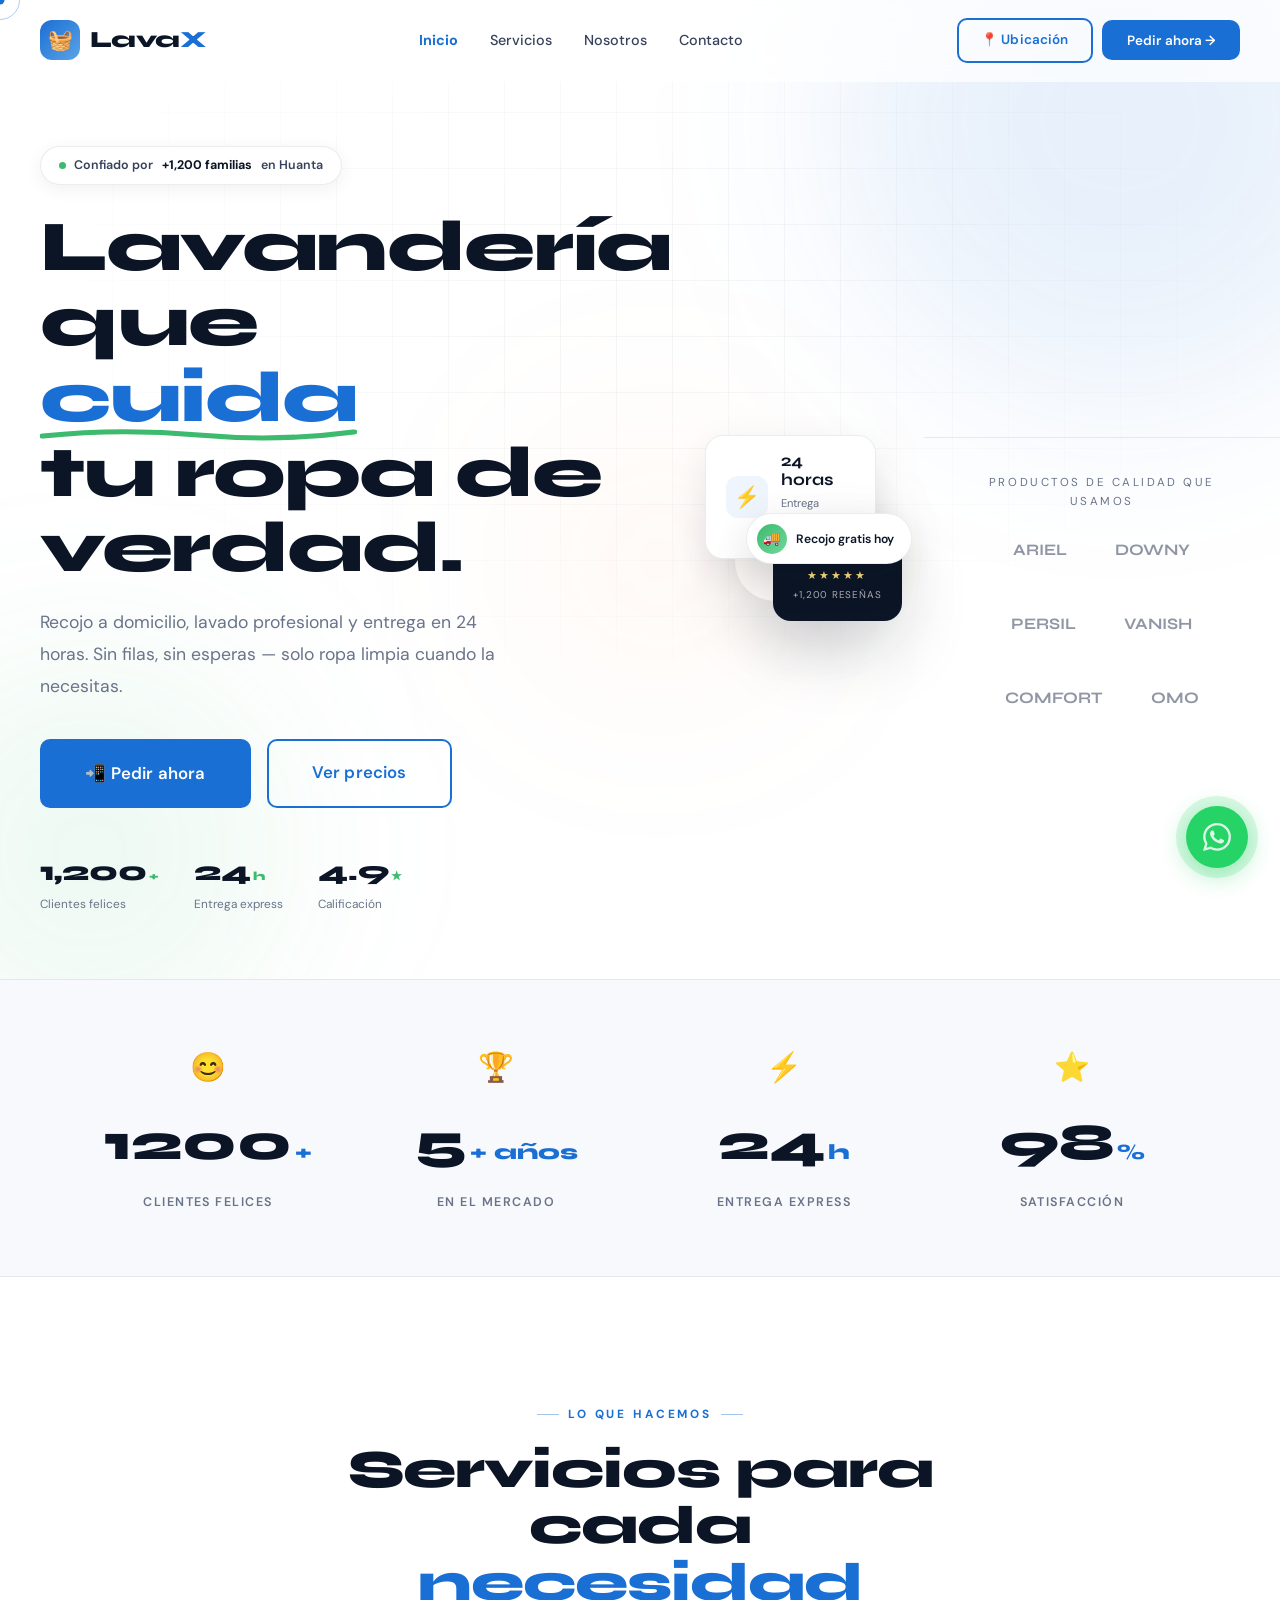
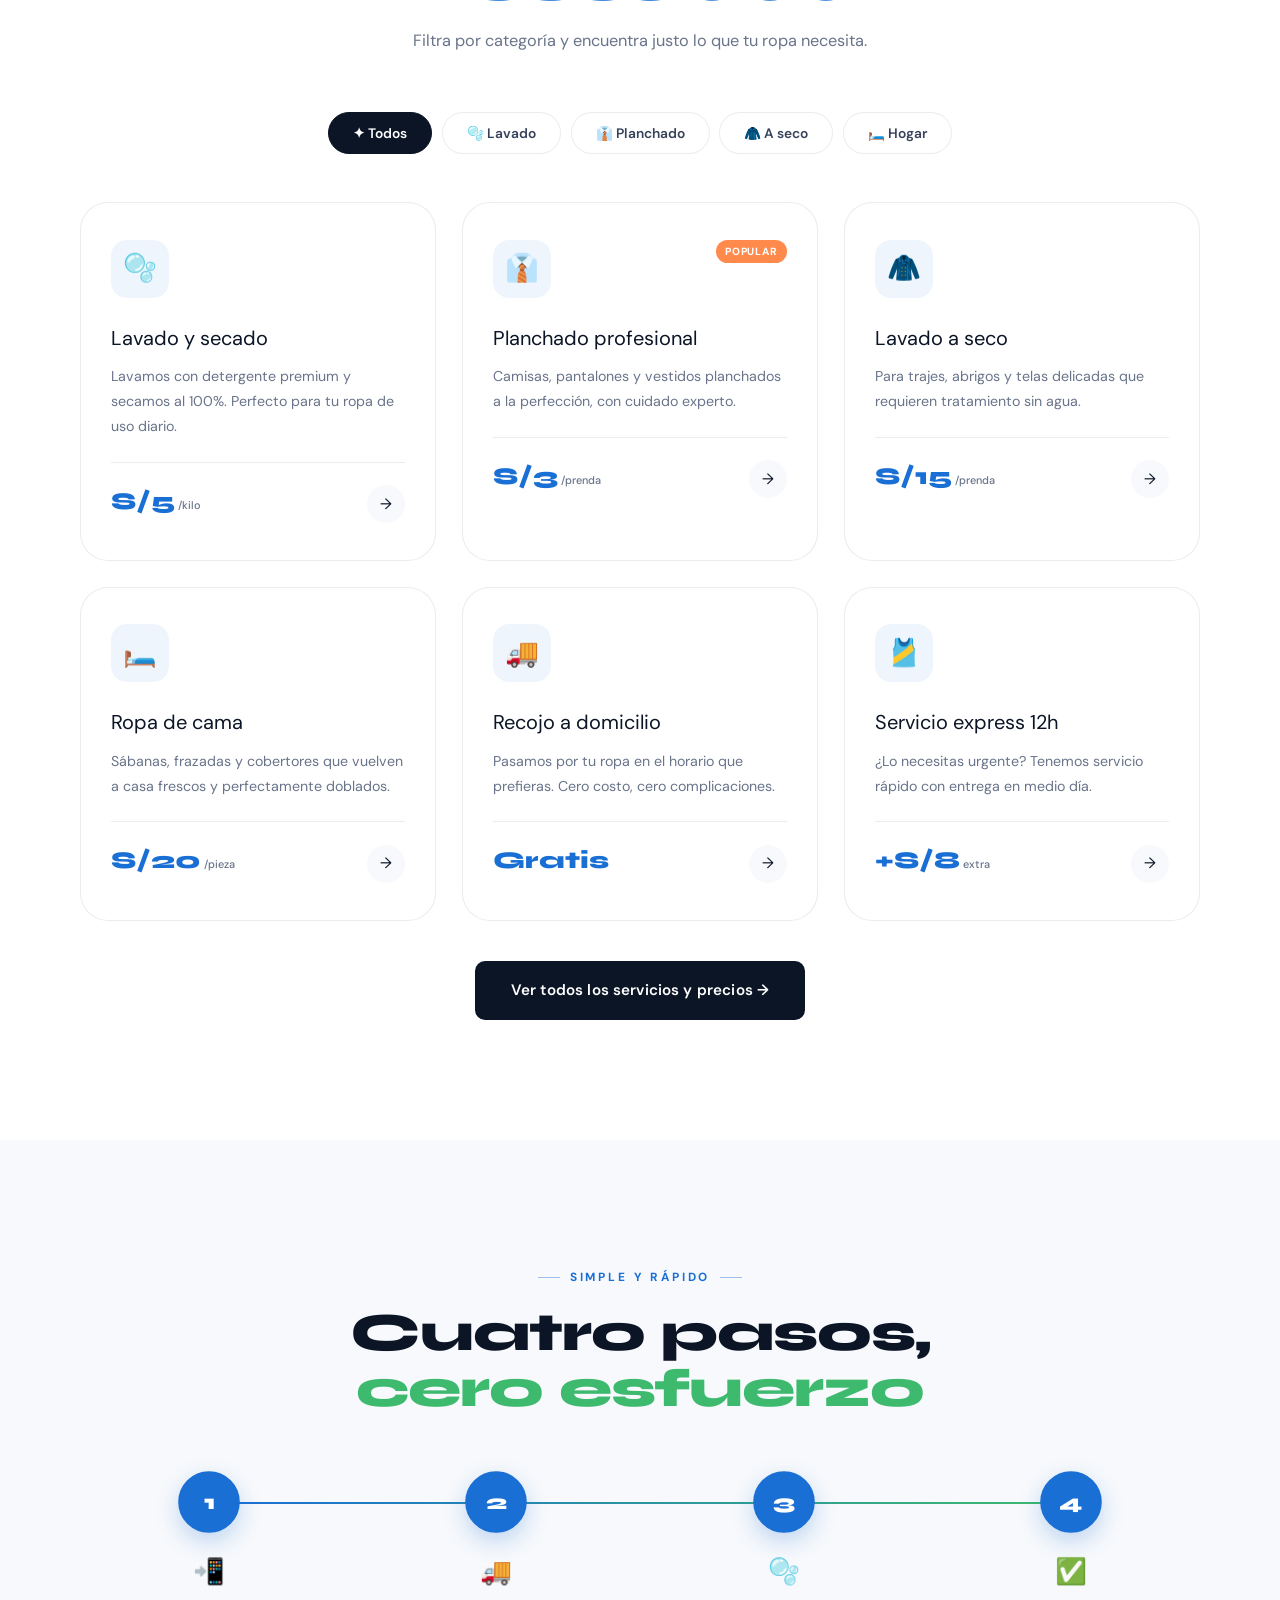
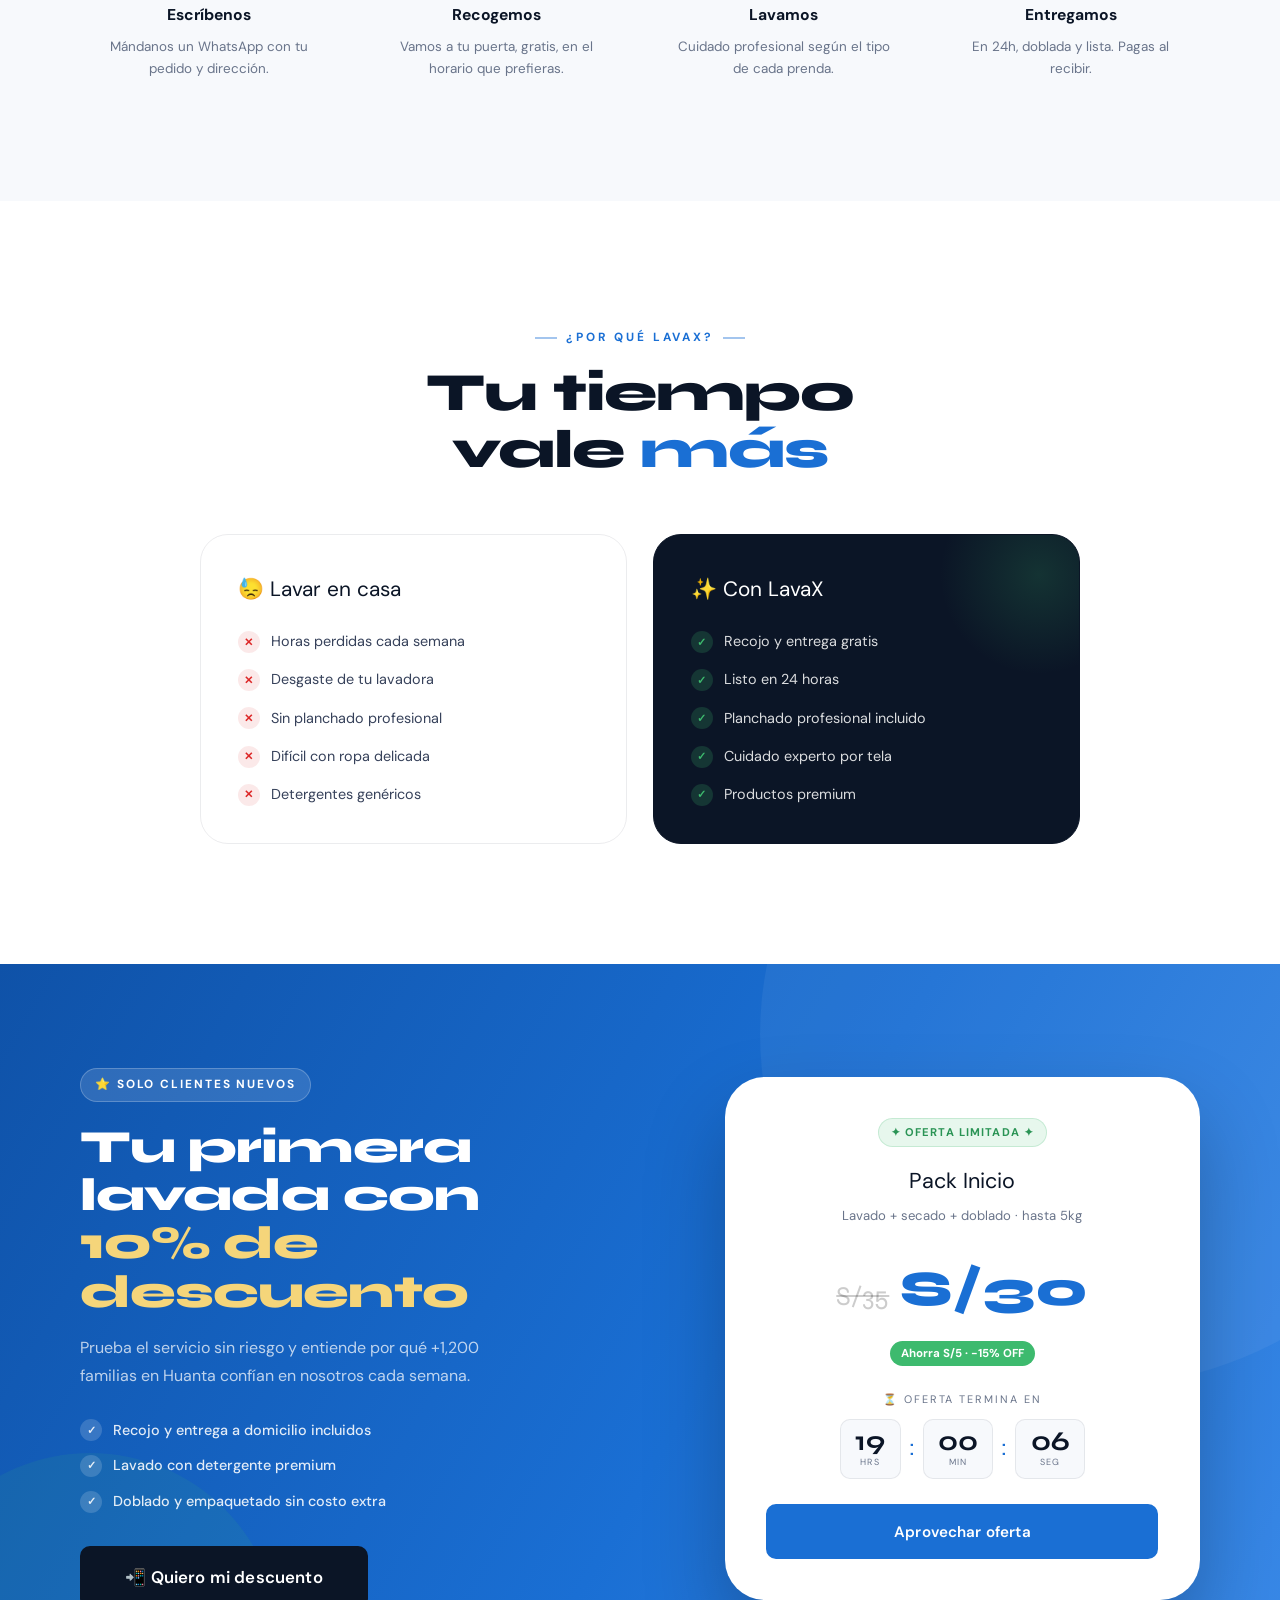
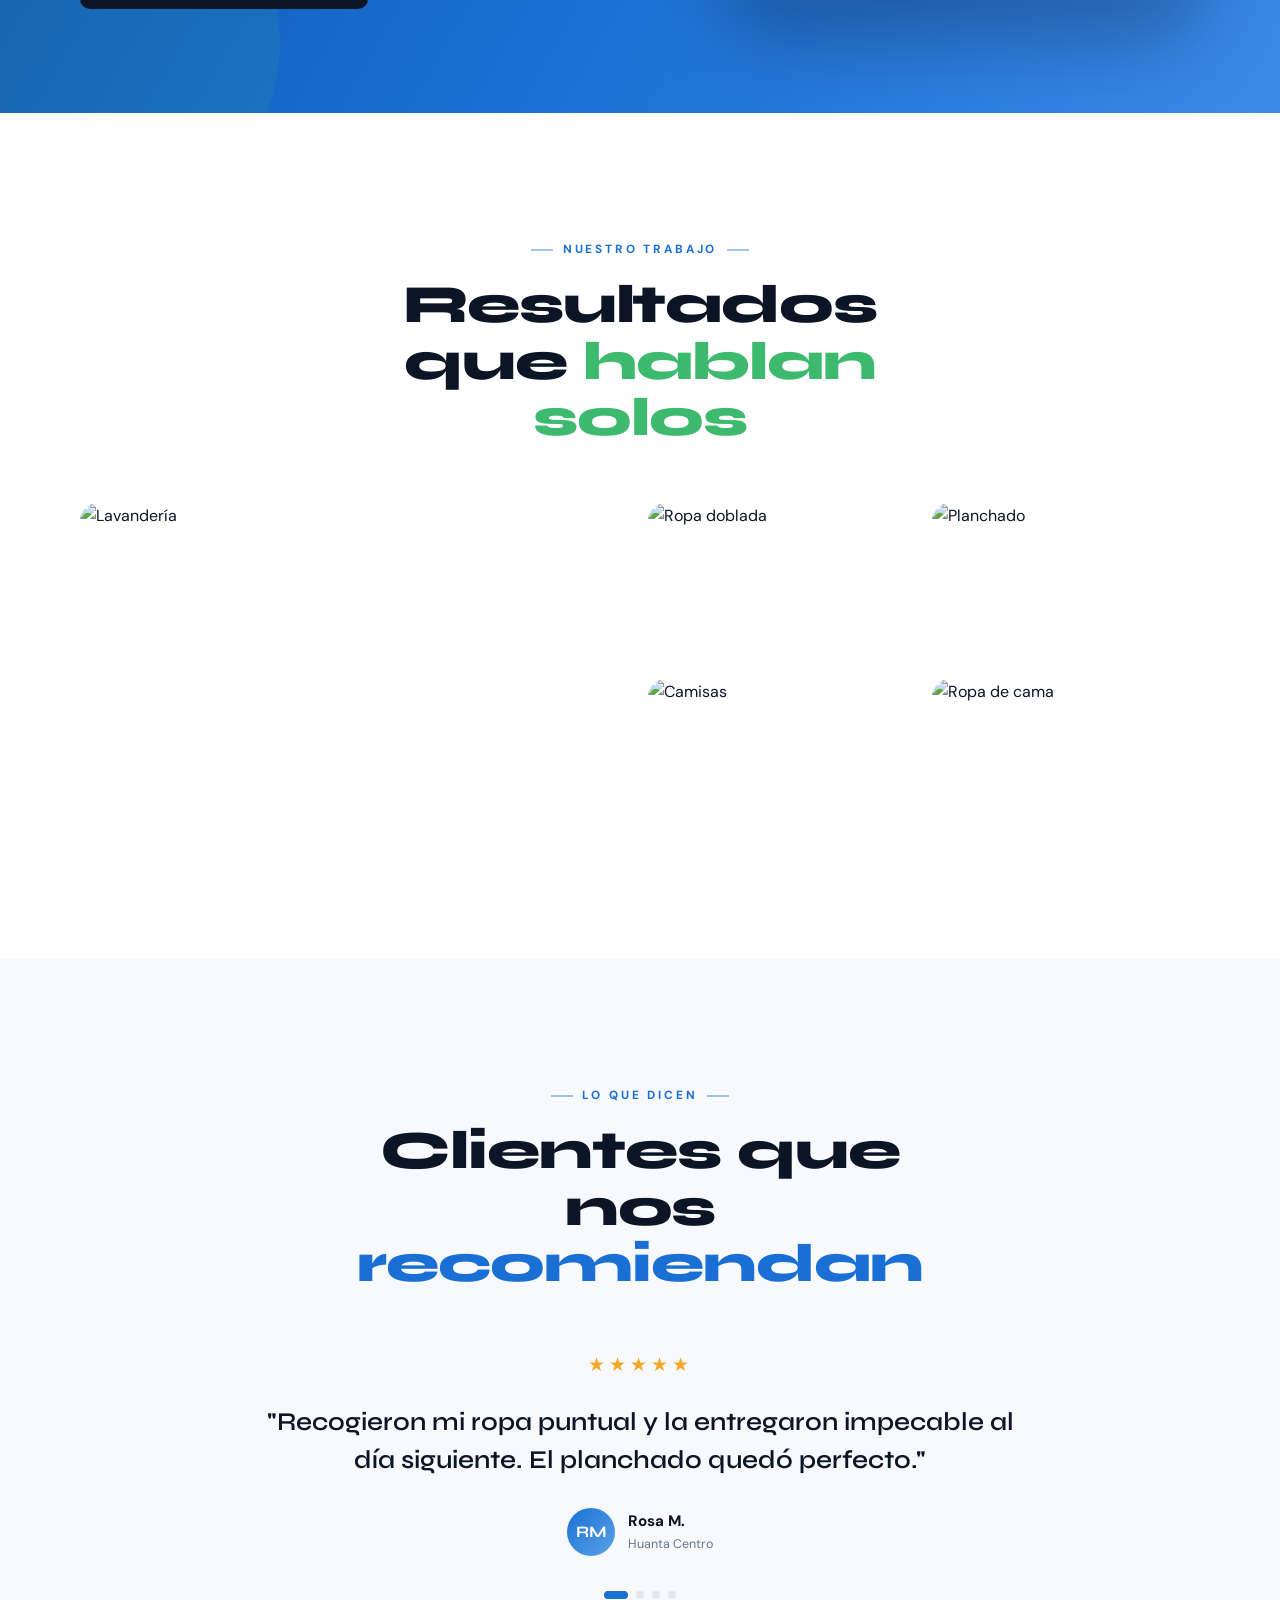
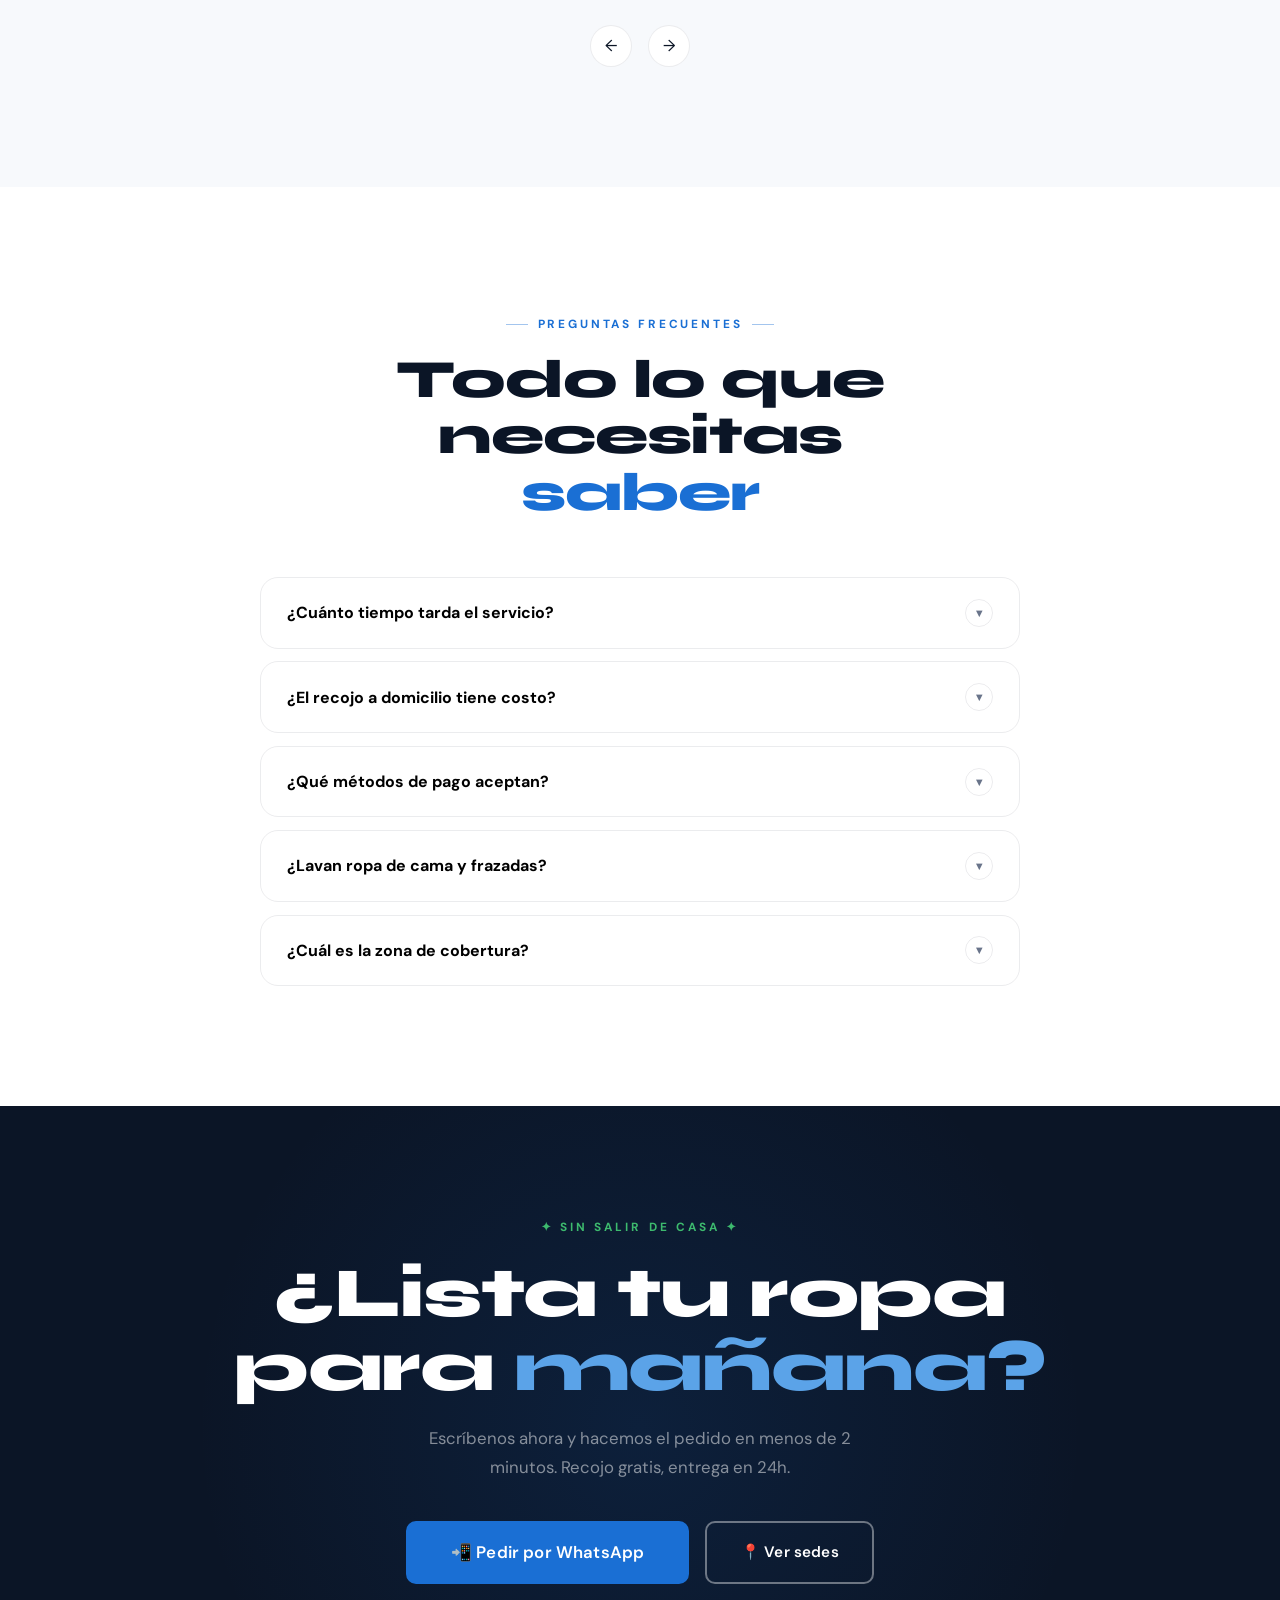
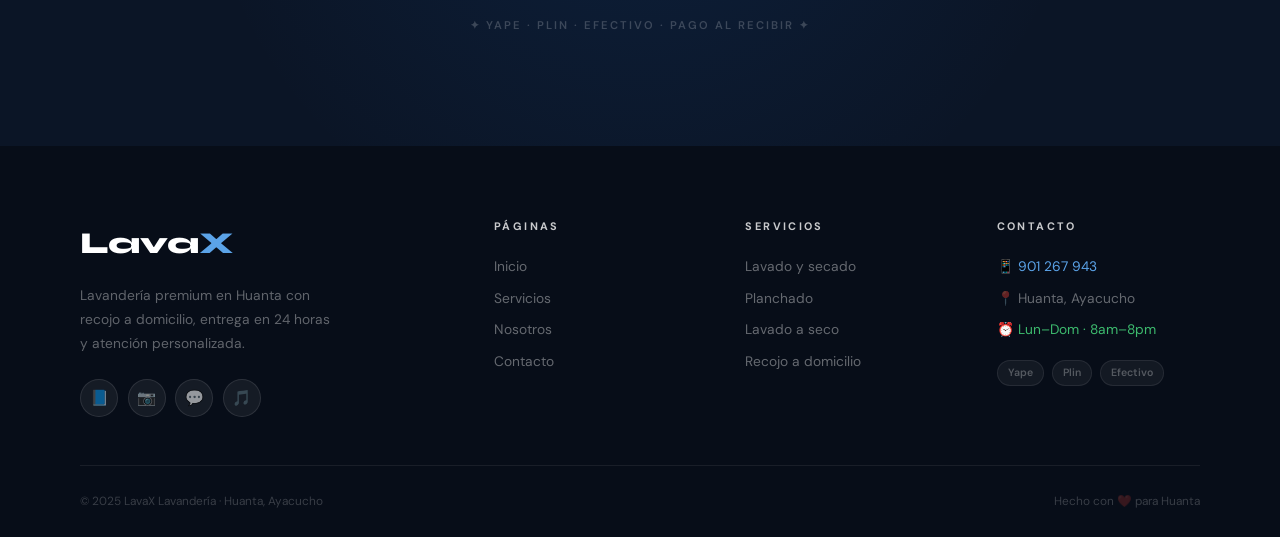
==== commit 586f3fd6: "update" ====
--- a/index.html
+++ b/index.html
@@ -4,1273 +4,784 @@
 <meta charset="UTF-8">
 <meta name="viewport" content="width=device-width, initial-scale=1.0">
 <title>LavaX — Lavandería Premium · Huanta, Ayacucho</title>
-<meta name="description" content="Lavandería premium en Huanta. Lavado, secado, planchado y entrega a domicilio en 24h. Más de 1,200 clientes satisfechos.">
+<meta name="description" content="Lavandería premium en Huanta. Lavado, secado, planchado y entrega a domicilio en 24h.">
 <link rel="preconnect" href="https://fonts.googleapis.com">
 <link rel="preconnect" href="https://fonts.gstatic.com" crossorigin>
-<link href="https://fonts.googleapis.com/css2?family=Syne:wght@400;600;700;800&family=DM+Sans:wght@300;400;500;600&display=swap" rel="stylesheet">
-<link rel="stylesheet" href="css/variables.css">
-<link rel="stylesheet" href="css/base.css">
-<link rel="stylesheet" href="css/components.css">
-<link rel="stylesheet" href="css/navbar.css">
-<link rel="stylesheet" href="css/footer.css">
-<link rel="stylesheet" href="css/animations.css">
+<link href="https://fonts.googleapis.com/css2?family=Syne:wght@400;600;700;800&family=DM+Sans:wght@300;400;500;600;700&display=swap" rel="stylesheet">
 <style>
-/* ══════════════════════════════════════════
-   INDEX.CSS — Estilos exclusivos de inicio
-══════════════════════════════════════════ */
-
-/* ── CURSOR PERSONALIZADO ── */
-.cur-dot {
-  width:9px;height:9px;border-radius:50%;
-  background:var(--azul);position:fixed;
-  pointer-events:none;z-index:9999;
-  transform:translate(-50%,-50%);
-  transition:transform .1s;
-}
-.cur-ring {
-  width:38px;height:38px;border-radius:50%;
-  border:1.5px solid rgba(26,111,212,.4);
-  position:fixed;pointer-events:none;z-index:9998;
-  transform:translate(-50%,-50%);
-  transition:all .13s ease;
-}
-@media(hover:none){.cur-dot,.cur-ring{display:none}}
-
-/* ── LOADER ── */
-#loader{
-  position:fixed;inset:0;z-index:10000;
-  background:var(--blanco);
-  display:flex;flex-direction:column;
-  align-items:center;justify-content:center;gap:2rem;
-}
-.ld-logo{
-  font-family:var(--font-display);font-weight:800;
-  font-size:clamp(3rem,8vw,5rem);
-  color:var(--negro);letter-spacing:-.03em;
-  animation:ld-pulse 1.2s ease-in-out infinite;
-}
-.ld-logo span{color:var(--azul);}
-.ld-sub{
-  font-size:.72rem;letter-spacing:.28em;text-transform:uppercase;
-  color:var(--gris);margin-top:-1.5rem;
-}
-.ld-bar{
-  width:180px;height:3px;
-  background:var(--fondo2);border-radius:var(--r-pill);overflow:hidden;
-}
-.ld-fill{
-  height:100%;width:0%;
-  background:linear-gradient(90deg,var(--azul),var(--lima));
-  border-radius:var(--r-pill);
-  animation:ld-fill 2.2s ease forwards;
-}
-@keyframes ld-pulse{0%,100%{opacity:1}50%{opacity:.45}}
-@keyframes ld-fill{to{width:100%}}
-
-/* ── CANVAS PARTÍCULAS ── */
-#particles{position:fixed;inset:0;z-index:0;pointer-events:none;opacity:.6}
-
-/* ══════════ NAVBAR ══════════ */
-/* (base en navbar.css, ajustes finos aquí) */
-nav{top:0 !important;}
-
-/* ══════════ HERO ══════════ */
-#hero{
-  min-height:100vh;
-  position:relative;
-  display:flex;align-items:center;
-  overflow:hidden;
-  background:linear-gradient(150deg,#EBF2FD 0%,#F5F8FF 45%,#EDF6F0 100%);
-  padding-top:80px;
-}
-.hero-orb{
-  position:absolute;border-radius:50%;
-  filter:blur(90px);pointer-events:none;z-index:0;
-}
-.hero-orb-1{width:600px;height:600px;background:rgba(26,111,212,.10);top:-120px;right:-100px;}
-.hero-orb-2{width:400px;height:400px;background:rgba(61,186,110,.08);bottom:40px;left:-80px;}
-.hero-orb-3{width:280px;height:280px;background:rgba(26,111,212,.06);top:40%;left:35%;}
-
-.hero-wrap{
-  position:relative;z-index:2;
-  display:grid;grid-template-columns:1fr 1fr;
-  align-items:center;gap:4rem;
-  width:100%;max-width:var(--max-w);
-  margin:0 auto;padding:5rem var(--px) 4rem;
-}
-
-/* Texto hero */
-.hero-eyebrow{
-  display:inline-flex;align-items:center;gap:.5rem;
-  background:rgba(26,111,212,.1);
-  border:1px solid rgba(26,111,212,.2);
-  color:var(--azul);
-  font-weight:600;font-size:.78rem;
-  letter-spacing:.14em;text-transform:uppercase;
-  padding:6px 14px;border-radius:var(--r-pill);
-  margin-bottom:1.5rem;
-}
-.hero-eyebrow .dot{
-  width:7px;height:7px;border-radius:50%;
-  background:var(--lima);animation:dot-blink 1.8s ease-in-out infinite;
-}
-@keyframes dot-blink{0%,100%{opacity:1;transform:scale(1)}50%{opacity:.4;transform:scale(.8)}}
-
-.hero-title{
-  font-family:var(--font-display);font-weight:800;
-  font-size:clamp(2.8rem,5.5vw,5rem);
-  line-height:1.02;letter-spacing:-.03em;
-  color:var(--negro);margin-bottom:1.3rem;
-}
-.hero-title .az{color:var(--azul);}
-.hero-title .lm{
-  color:transparent;
-  -webkit-text-stroke:2px var(--lima);
-}
-
-.hero-desc{
-  font-size:1.08rem;font-weight:300;
-  color:var(--gris);line-height:1.8;
-  max-width:460px;margin-bottom:2.2rem;
-}
-
-.hero-btns{display:flex;gap:.9rem;flex-wrap:wrap;margin-bottom:2.5rem;}
-
-/* Chips de confianza */
-.hero-chips{display:flex;gap:.7rem;flex-wrap:wrap;}
-.hero-chip{
-  display:flex;align-items:center;gap:.4rem;
-  background:var(--blanco);border:1px solid var(--borde2);
-  padding:5px 12px;border-radius:var(--r-pill);
-  font-size:.78rem;font-weight:500;color:var(--gris-dark);
-  box-shadow:var(--sombra-xs);
-}
-.hero-chip .ic{font-size:.85rem;}
-
-/* Visual derecho */
+/* ═══════════════════════════════════════
+   RESET + VARIABLES
+═══════════════════════════════════════ */
+:root{
+  --azul:#1A6FD4; --azul-d:#0F52A8; --azul-l:#5BA3E8;
+  --azul-glow:rgba(26,111,212,.25); --azul-soft:rgba(26,111,212,.07);
+  --lima:#3DBA6E; --lima-d:#2A9455; --lima-glow:rgba(61,186,110,.25);
+  --naranja:#FF8A4C; --naranja-glow:rgba(255,138,76,.25);
+  --blanco:#FFFFFF; --negro:#0B1526; --gris:#69748A; --gris-d:#36415A;
+  --borde:rgba(11,21,38,.08); --fondo-suave:#F7F9FC;
+  --wa:#25D366;
+  --r-sm:10px; --r-md:18px; --r-lg:28px; --r-xl:40px; --r-pill:999px;
+  --sh-sm:0 4px 18px rgba(11,21,38,.06);
+  --sh-md:0 14px 40px rgba(11,21,38,.09);
+  --sh-lg:0 30px 70px rgba(11,21,38,.14);
+  --sh-az:0 14px 40px var(--azul-glow);
+  --fd:'Syne',sans-serif; --fb:'DM Sans',sans-serif;
+  --max:1200px; --px:2.5rem;
+  --ease:cubic-bezier(.22,1,.36,1);
+}
+@media(max-width:900px){:root{--px:1.25rem}}
+@media(max-width:600px){:root{--px:1rem}}
+
+*,*::before,*::after{margin:0;padding:0;box-sizing:border-box;}
+html{scroll-behavior:smooth;}
+body{
+  font-family:var(--fb); background:var(--blanco); color:var(--negro);
+  line-height:1.65; overflow-x:hidden; -webkit-font-smoothing:antialiased;
+}
+img{max-width:100%;display:block;}
+a{color:inherit;text-decoration:none;}
+ul{list-style:none;}
+button{font-family:inherit;cursor:pointer;border:none;background:none;}
+h1,h2,h3,h4{font-family:var(--fd);font-weight:800;line-height:1.05;letter-spacing:-.02em;color:var(--negro);}
+.container{max-width:var(--max);margin:0 auto;padding:0 var(--px);}
+.az{color:var(--azul);}
+.lm{color:var(--lima);}
+.nj{color:var(--naranja);}
+
+/* ─── Botones ─── */
+.btn{
+  display:inline-flex;align-items:center;gap:.55rem;
+  font-weight:600;font-size:.95rem;letter-spacing:.01em;
+  padding:.95rem 2.1rem;border-radius:var(--r-sm);
+  border:2px solid transparent;cursor:pointer;white-space:nowrap;
+  transition:transform .25s var(--ease), box-shadow .25s var(--ease), background .25s var(--ease), border-color .25s var(--ease), color .25s var(--ease);
+}
+.btn-primary{background:var(--azul);color:var(--blanco);border-color:var(--azul);}
+.btn-primary:hover{background:var(--azul-d);border-color:var(--azul-d);transform:translateY(-3px);box-shadow:var(--sh-az);}
+.btn-outline{background:transparent;color:var(--azul);border-color:var(--azul);}
+.btn-outline:hover{background:var(--azul-soft);transform:translateY(-3px);}
+.btn-dark{background:var(--negro);color:var(--blanco);border-color:var(--negro);}
+.btn-dark:hover{background:#000;transform:translateY(-3px);box-shadow:var(--sh-lg);}
+.btn-lima{background:var(--lima);color:var(--blanco);border-color:var(--lima);}
+.btn-lima:hover{background:var(--lima-d);transform:translateY(-3px);box-shadow:0 14px 35px var(--lima-glow);}
+.btn-wa{background:var(--wa);color:var(--blanco);border-color:var(--wa);}
+.btn-wa:hover{background:#1db954;transform:translateY(-3px);box-shadow:0 14px 35px rgba(37,211,102,.3);}
+.btn-lg{padding:1.15rem 2.7rem;font-size:1.05rem;}
+.btn-sm{padding:.6rem 1.4rem;font-size:.84rem;}
+.btn-block{width:100%;justify-content:center;}
+
+/* ─── Section heading reutilizable ─── */
+.s-head{text-align:center;max-width:600px;margin:0 auto 3.5rem;}
+.s-tag{
+  display:inline-flex;align-items:center;gap:.6rem;
+  font-size:.74rem;font-weight:700;letter-spacing:.24em;text-transform:uppercase;
+  color:var(--azul);margin-bottom:1.1rem;
+}
+.s-tag::before,.s-tag::after{content:'';width:22px;height:1.5px;background:var(--azul);opacity:.4;}
+.s-title{font-size:clamp(2.1rem,4.2vw,3.4rem);margin-bottom:1rem;}
+.s-desc{color:var(--gris);font-size:1.02rem;line-height:1.75;}
+
+/* ─── Cursor ─── */
+.cur{width:9px;height:9px;border-radius:50%;background:var(--azul);position:fixed;pointer-events:none;z-index:9999;transform:translate(-50%,-50%);}
+.cur-r{width:40px;height:40px;border-radius:50%;border:1.5px solid rgba(26,111,212,.35);position:fixed;pointer-events:none;z-index:9998;transform:translate(-50%,-50%);transition:width .2s,height .2s,border-color .2s,background .2s;}
+@media(hover:none){.cur,.cur-r{display:none}}
+
+/* ─── Loader ─── */
+#loader{position:fixed;inset:0;z-index:10000;background:var(--blanco);display:flex;flex-direction:column;align-items:center;justify-content:center;gap:1.6rem;}
+.ld-wrap{position:relative;width:90px;height:90px;display:flex;align-items:center;justify-content:center;}
+.ld-ring{position:absolute;inset:0;border-radius:50%;border:3px solid var(--fondo-suave);border-top-color:var(--azul);animation:ldspin 1s linear infinite;}
+.ld-emoji{font-size:2rem;}
+@keyframes ldspin{to{transform:rotate(360deg)}}
+.ld-name{font-family:var(--fd);font-weight:800;font-size:1.4rem;letter-spacing:-.02em;}
+.ld-name span{color:var(--azul);}
+.ld-tag{font-size:.7rem;letter-spacing:.25em;text-transform:uppercase;color:var(--gris);margin-top:-.6rem;}
+
+/* ─── Progress bar de scroll ─── */
+#scrollbar{position:fixed;top:0;left:0;height:3px;background:linear-gradient(90deg,var(--azul),var(--lima));z-index:9997;width:0%;transition:width .1s;}
+
+/* ─── WA Float ─── */
+#wa-float{position:fixed;bottom:2rem;right:2rem;z-index:400;width:62px;height:62px;border-radius:50%;background:var(--wa);display:flex;align-items:center;justify-content:center;box-shadow:0 6px 26px rgba(37,211,102,.45);transition:transform .25s var(--ease);}
+#wa-float:hover{transform:scale(1.1);}
+#wa-float svg{width:28px;height:28px;fill:#fff;}
+#wa-float::before{content:'';position:absolute;inset:-10px;border-radius:50%;background:rgba(37,211,102,.16);animation:wapulse 2.4s ease-in-out infinite;}
+@keyframes wapulse{0%,100%{transform:scale(1);opacity:.55}50%{transform:scale(1.4);opacity:0}}
+
+/* ─── Reveals ─── */
+.rv{opacity:0;transform:translateY(36px);transition:opacity .8s var(--ease),transform .8s var(--ease);}
+.rv.on{opacity:1;transform:translateY(0);}
+.rv-l{opacity:0;transform:translateX(-44px);transition:opacity .8s var(--ease),transform .8s var(--ease);}
+.rv-l.on{opacity:1;transform:translateX(0);}
+.rv-r{opacity:0;transform:translateX(44px);transition:opacity .8s var(--ease),transform .8s var(--ease);}
+.rv-r.on{opacity:1;transform:translateX(0);}
+.rv-sc{opacity:0;transform:scale(.92);transition:opacity .7s var(--ease),transform .7s var(--ease);}
+.rv-sc.on{opacity:1;transform:scale(1);}
+.stg>*{opacity:0;transform:translateY(28px);transition:opacity .6s var(--ease),transform .6s var(--ease);}
+.stg.on>*{opacity:1;transform:translateY(0);}
+.stg.on>*:nth-child(1){transition-delay:.05s}
+.stg.on>*:nth-child(2){transition-delay:.13s}
+.stg.on>*:nth-child(3){transition-delay:.21s}
+.stg.on>*:nth-child(4){transition-delay:.29s}
+.stg.on>*:nth-child(5){transition-delay:.37s}
+.stg.on>*:nth-child(6){transition-delay:.45s}
+.ha{opacity:0;animation:haf .8s var(--ease) forwards;}
+@keyframes haf{from{opacity:0;transform:translateY(26px)}to{opacity:1;transform:translateY(0)}}
+.float{animation:floaty 4.5s ease-in-out infinite;}
+@keyframes floaty{0%,100%{transform:translateY(0)}50%{transform:translateY(-12px)}}
+@media(prefers-reduced-motion:reduce){.rv,.rv-l,.rv-r,.rv-sc,.stg>*,.ha{opacity:1!important;transform:none!important;animation:none!important;}}
+
+/* ═══════════════════════════════════════
+   NAVBAR
+═══════════════════════════════════════ */
+#navbar{
+  position:fixed;top:0;left:0;right:0;z-index:200;
+  padding:1.1rem var(--px);
+  display:flex;align-items:center;justify-content:space-between;gap:1.5rem;
+  background:rgba(255,255,255,.7);backdrop-filter:blur(18px);
+  border-bottom:1px solid transparent;
+  transition:all .3s var(--ease);
+}
+#navbar.scrolled{background:rgba(255,255,255,.96);border-bottom-color:var(--borde);box-shadow:var(--sh-sm);padding:.7rem var(--px);}
+.nav-logo{display:flex;align-items:center;gap:.6rem;flex-shrink:0;}
+.nav-logo-ic{width:40px;height:40px;border-radius:12px;background:linear-gradient(135deg,var(--azul),var(--azul-l));display:flex;align-items:center;justify-content:center;font-size:1.25rem;}
+.nav-logo-tx{font-family:var(--fd);font-weight:800;font-size:1.45rem;letter-spacing:-.02em;}
+.nav-links{display:flex;align-items:center;gap:.2rem;}
+.nav-links a{font-size:.9rem;font-weight:500;color:var(--gris-d);padding:.5rem .9rem;border-radius:9px;transition:all .2s;position:relative;}
+.nav-links a:hover{background:var(--azul-soft);color:var(--azul);}
+.nav-links a.active{color:var(--azul);font-weight:700;}
+.nav-actions{display:flex;align-items:center;gap:.6rem;flex-shrink:0;}
+.hamburger{display:none;flex-direction:column;gap:5px;cursor:pointer;padding:5px;}
+.hamburger span{width:25px;height:2px;background:var(--negro);border-radius:2px;display:block;transition:all .3s;}
+#mobileMenu{display:none;position:fixed;inset:0;z-index:190;background:var(--blanco);flex-direction:column;align-items:center;justify-content:center;gap:.4rem;}
+#mobileMenu.open{display:flex;}
+#mobileMenu a{font-family:var(--fd);font-weight:700;font-size:2.1rem;padding:.5rem 2rem;border-radius:14px;transition:color .2s;}
+#mobileMenu a:hover{color:var(--azul);}
+@media(max-width:900px){.nav-links,.nav-actions{display:none;}.hamburger{display:flex;}}
+
+/* ═══════════════════════════════════════
+   HERO
+═══════════════════════════════════════ */
+#hero{position:relative;min-height:100vh;display:flex;align-items:center;padding-top:90px;overflow:hidden;background:var(--blanco);}
+.hero-grid-bg{
+  position:absolute;inset:0;z-index:0;
+  background-image:
+    linear-gradient(var(--borde) 1px,transparent 1px),
+    linear-gradient(90deg,var(--borde) 1px,transparent 1px);
+  background-size:56px 56px;
+  -webkit-mask-image:radial-gradient(ellipse 70% 60% at 50% 30%,black 0%,transparent 75%);
+  mask-image:radial-gradient(ellipse 70% 60% at 50% 30%,black 0%,transparent 75%);
+  opacity:.6;
+}
+.hero-blob{position:absolute;border-radius:50%;filter:blur(100px);z-index:0;pointer-events:none;}
+.hb1{width:560px;height:560px;background:rgba(26,111,212,.10);top:-160px;right:-120px;}
+.hb2{width:380px;height:380px;background:rgba(61,186,110,.09);bottom:-60px;left:-100px;}
+.hb3{width:240px;height:240px;background:rgba(255,138,76,.08);top:45%;left:42%;}
+
+.hero-in{position:relative;z-index:2;display:grid;grid-template-columns:1.05fr .95fr;gap:4rem;align-items:center;max-width:var(--max);margin:0 auto;padding:3.5rem var(--px) 4rem;}
+
+.hero-badge{
+  display:inline-flex;align-items:center;gap:.55rem;
+  background:var(--blanco);border:1px solid var(--borde);box-shadow:var(--sh-sm);
+  font-size:.78rem;font-weight:600;color:var(--gris-d);
+  padding:.5rem 1.1rem;border-radius:var(--r-pill);margin-bottom:1.6rem;
+}
+.hero-badge .dot{width:7px;height:7px;border-radius:50%;background:var(--lima);animation:blinkd 1.6s ease-in-out infinite;}
+@keyframes blinkd{0%,100%{opacity:1}50%{opacity:.3}}
+.hero-badge b{color:var(--negro);}
+
+.hero-h1{font-size:clamp(2.9rem,5.6vw,5.2rem);margin-bottom:1.3rem;}
+.hero-h1 .undr{position:relative;display:inline-block;}
+.hero-h1 .undr svg{position:absolute;bottom:-6px;left:0;width:100%;height:16px;}
+
+.hero-desc{font-size:1.1rem;color:var(--gris);max-width:480px;margin-bottom:2.3rem;font-weight:400;line-height:1.8;}
+.hero-btns{display:flex;gap:1rem;flex-wrap:wrap;margin-bottom:2.6rem;}
+
+.hero-mini-stats{display:flex;gap:2.2rem;flex-wrap:wrap;}
+/*.hms-item{}*/
+.hms-num{font-family:var(--fd);font-weight:800;font-size:1.7rem;color:var(--negro);display:flex;align-items:baseline;gap:2px;}
+.hms-num sup{font-size:45%;color:var(--lima);}
+.hms-label{font-size:.74rem;color:var(--gris);margin-top:1px;}
+
+/* Visual */
 .hero-visual{position:relative;}
-
-.hero-img{
-  width:100%;aspect-ratio:4/3;
-  object-fit:cover;border-radius:var(--r-xl);
-  box-shadow:var(--sombra-lg);
-}
-
-/* Tarjeta flotante: tiempo */
-.hero-card-float{
-  position:absolute;
-  bottom:-18px;left:-28px;
-  background:var(--blanco);
-  border:1px solid var(--borde2);
-  border-radius:var(--r-lg);
-  padding:1rem 1.3rem;
-  box-shadow:var(--sombra-md);
-  display:flex;align-items:center;gap:.8rem;
-  animation:float-y 4s ease-in-out infinite;
-}
-.hcf-icon{font-size:2.2rem;flex-shrink:0;}
-.hcf-text strong{
-  display:block;
-  font-family:var(--font-display);font-weight:700;font-size:1.15rem;
-  color:var(--negro);line-height:1;
-}
-.hcf-text span{font-size:.72rem;color:var(--gris);}
-
-/* Tarjeta flotante: rating */
-.hero-card-rating{
-  position:absolute;top:16px;right:-20px;
-  background:var(--azul);color:var(--blanco);
-  border-radius:var(--r-md);padding:.9rem 1.1rem;
-  box-shadow:0 12px 30px var(--azul-glow);
-  text-align:center;
-  animation:float-y 4s 1.8s ease-in-out infinite;
-}
-.hcr-num{
-  font-family:var(--font-display);font-weight:800;
-  font-size:2rem;line-height:1;
-}
-.hcr-stars{font-size:.68rem;letter-spacing:3px;color:#F5D57A;margin:2px 0;}
-.hcr-label{font-size:.65rem;opacity:.75;letter-spacing:.08em;}
-
-/* Tarjeta flotante: en proceso */
-.hero-card-live{
-  position:absolute;top:50%;right:-24px;
-  transform:translateY(-50%);
-  background:var(--blanco);
-  border:1px solid var(--borde2);
-  border-radius:var(--r-md);
-  padding:.7rem 1rem;
-  box-shadow:var(--sombra-sm);
-  display:flex;align-items:center;gap:.6rem;
-  animation:float-y 4s 3s ease-in-out infinite;
-  white-space:nowrap;
-}
-.live-dot{
-  width:9px;height:9px;border-radius:50%;
-  background:var(--lima);flex-shrink:0;
-  animation:dot-blink 1.2s ease-in-out infinite;
-}
-.live-text{font-size:.75rem;font-weight:600;color:var(--negro);}
-
-@keyframes float-y{0%,100%{transform:translateY(0)}50%{transform:translateY(-10px)}}
-
-/* ══════════ CONTADORES ══════════ */
-.counters-wrap{
-  position:relative;z-index:1;
-  background:var(--negro);
-  padding:3.5rem var(--px);
-}
-.counters-inner{
-  max-width:var(--max-w);margin:0 auto;
-  display:grid;grid-template-columns:repeat(4,1fr);
-  gap:1px;
-}
-.cnt-item{
-  padding:2rem 1.5rem;text-align:center;
-  border-right:1px solid rgba(255,255,255,.07);
-}
-.cnt-item:last-child{border-right:none;}
-.cnt-num{
-  font-family:var(--font-display);font-weight:800;
-  font-size:clamp(2.4rem,4.5vw,4rem);
-  color:var(--blanco);line-height:1;
-  display:flex;align-items:baseline;justify-content:center;gap:3px;
-}
-.cnt-num sup{
-  font-size:40%;color:var(--lima);
-  font-family:var(--font-body);font-weight:700;
-}
-.cnt-label{
-  font-size:.72rem;font-weight:600;
-  letter-spacing:.2em;text-transform:uppercase;
-  color:rgba(255,255,255,.35);margin-top:.5rem;
-}
-
-/* ══════════ SECCIÓN GENÉRICA ══════════ */
-.s-eyebrow{
-  font-size:.72rem;font-weight:700;
-  letter-spacing:.28em;text-transform:uppercase;
-  color:var(--azul);margin-bottom:.8rem;
-  display:flex;align-items:center;gap:.6rem;justify-content:center;
-}
-.s-eyebrow::before,.s-eyebrow::after{
-  content:'';width:28px;height:1.5px;
-  background:var(--azul);opacity:.35;
-}
-.s-title{
-  font-family:var(--font-display);font-weight:800;
-  font-size:clamp(2rem,4vw,3.2rem);
-  letter-spacing:-.02em;color:var(--negro);
-  line-height:1.05;margin-bottom:.8rem;
-}
-.s-title .az{color:var(--azul);}
-.s-title .lm{color:var(--lima);}
-.s-sub{font-size:1rem;color:var(--gris);max-width:500px;margin:0 auto;line-height:1.75;}
-.s-rule{
-  width:50px;height:3px;
-  background:linear-gradient(90deg,var(--azul),var(--lima));
-  border-radius:var(--r-pill);margin:1rem auto 0;
-}
-
-/* ══════════ SERVICIOS ══════════ */
-#servicios{padding:7rem 0;background:var(--fondo);}
-.srv-grid{
-  max-width:var(--max-w);margin:3.5rem auto 0;
-  padding:0 var(--px);
-  display:grid;grid-template-columns:repeat(3,1fr);gap:1.5rem;
-}
-.srv-card{
-  background:var(--blanco);
-  border:1px solid var(--borde2);
-  border-radius:var(--r-lg);
-  padding:2.2rem 1.8rem;
-  transition:transform var(--t-mid),box-shadow var(--t-mid),border-color var(--t-mid);
-  position:relative;overflow:hidden;cursor:default;
-}
-.srv-card::before{
-  content:'';position:absolute;top:0;left:0;right:0;height:4px;
-  background:linear-gradient(90deg,var(--azul),var(--lima));
-  transform:scaleX(0);transform-origin:left;
-  transition:transform var(--t-mid);
-}
-.srv-card:hover::before{transform:scaleX(1);}
-.srv-card:hover{
-  transform:translateY(-8px);
-  box-shadow:var(--sombra-lg);
-  border-color:transparent;
-}
-.srv-icon-wrap{
-  width:60px;height:60px;border-radius:var(--r-md);
-  background:var(--azul-glass);
-  display:flex;align-items:center;justify-content:center;
-  font-size:1.8rem;margin-bottom:1.4rem;
-  transition:background var(--t-fast),transform var(--t-fast);
-}
-.srv-card:hover .srv-icon-wrap{background:var(--azul);transform:scale(1.07);}
-.srv-name{
-  font-family:var(--font-display);font-weight:700;
-  font-size:1.2rem;color:var(--negro);margin-bottom:.6rem;
-}
-.srv-desc{font-size:.88rem;color:var(--gris);line-height:1.75;margin-bottom:1.3rem;}
-.srv-price{
-  font-family:var(--font-display);font-weight:700;
-  font-size:1.4rem;color:var(--azul);margin-bottom:1.2rem;
-}
-.srv-price small{font-family:var(--font-body);font-size:.7rem;color:var(--gris);font-weight:400;}
-.srv-features{list-style:none;margin-bottom:1.5rem;}
-.srv-features li{
-  font-size:.82rem;color:var(--gris-dark);
-  padding:.35rem 0;
-  border-bottom:1px solid var(--borde2);
-  display:flex;align-items:center;gap:.5rem;
-}
-.srv-features li:last-child{border-bottom:none;}
-.srv-features li::before{content:'✓';color:var(--lima);font-weight:700;flex-shrink:0;}
-
-/* ══════════ CÓMO FUNCIONA ══════════ */
-#como{padding:7rem 0;background:var(--blanco);}
-.como-wrap{
-  max-width:var(--max-w);margin:0 auto;
-  padding:3.5rem var(--px) 0;
-  display:grid;grid-template-columns:1fr 1fr;
-  gap:5rem;align-items:center;
-}
-.como-steps{display:flex;flex-direction:column;gap:1.6rem;}
-.paso{
-  display:flex;gap:1.2rem;align-items:flex-start;
-  padding:1.4rem;border-radius:var(--r-md);
-  border:1px solid var(--borde2);background:var(--fondo);
-  transition:border-color var(--t-mid),box-shadow var(--t-mid),background var(--t-mid);
-  cursor:default;
-}
-.paso:hover{
-  background:var(--blanco);
-  border-color:rgba(26,111,212,.25);
-  box-shadow:var(--sombra-sm);
-}
-.paso-num{
-  width:40px;height:40px;border-radius:50%;flex-shrink:0;
-  background:var(--azul);color:var(--blanco);
-  font-family:var(--font-display);font-weight:700;font-size:1rem;
-  display:flex;align-items:center;justify-content:center;
-  box-shadow:0 4px 14px var(--azul-glow);
-}
-.paso-body{}
-.paso-title{
-  font-weight:700;font-size:.97rem;
-  color:var(--negro);margin-bottom:.25rem;
-}
-.paso-desc{font-size:.83rem;color:var(--gris);line-height:1.65;}
-
-/* Visual lado derecho del como */
-.como-visual{position:relative;}
-.como-img{
-  width:100%;aspect-ratio:3/4;
-  object-fit:cover;border-radius:var(--r-xl);
-  box-shadow:var(--sombra-lg);
-}
-.como-badge{
-  position:absolute;bottom:-16px;right:-20px;
-  background:var(--azul);color:var(--blanco);
-  border-radius:var(--r-lg);padding:1.2rem 1.5rem;
-  box-shadow:0 12px 30px var(--azul-glow);
-  text-align:center;
-}
-.como-badge-num{
-  font-family:var(--font-display);font-weight:800;
-  font-size:2.2rem;line-height:1;
-}
-.como-badge-label{font-size:.68rem;opacity:.75;letter-spacing:.1em;text-transform:uppercase;margin-top:2px;}
-
-/* ══════════ OFERTA ESPECIAL ══════════ */
-#oferta{
-  padding:5rem 0;
-  background:linear-gradient(135deg,var(--azul-dark),var(--azul),#3B8AE8);
-  position:relative;overflow:hidden;
-}
-#oferta::before{
-  content:'';position:absolute;
-  width:700px;height:700px;border-radius:50%;
-  background:rgba(255,255,255,.04);
-  top:-250px;right:-150px;pointer-events:none;
-}
-#oferta::after{
-  content:'';position:absolute;
-  width:400px;height:400px;border-radius:50%;
-  background:rgba(61,186,110,.08);
-  bottom:-100px;left:-80px;pointer-events:none;
-}
-.oferta-inner{
-  max-width:var(--max-w);margin:0 auto;
-  padding:0 var(--px);
-  position:relative;z-index:1;
-  display:grid;grid-template-columns:1fr 1fr;
-  gap:4rem;align-items:center;
-}
-.oferta-tag{
-  display:inline-flex;align-items:center;gap:.5rem;
-  background:rgba(255,255,255,.12);border:1px solid rgba(255,255,255,.2);
-  color:rgba(255,255,255,.9);
-  font-size:.72rem;font-weight:700;letter-spacing:.18em;text-transform:uppercase;
-  padding:5px 14px;border-radius:var(--r-pill);margin-bottom:1.2rem;
-}
-.oferta-title{
-  font-family:var(--font-display);font-weight:800;
-  font-size:clamp(2rem,4vw,3.2rem);
-  color:var(--blanco);line-height:1.05;
-  letter-spacing:-.02em;margin-bottom:1rem;
-}
-.oferta-title .highlight{
-  color:#F5D57A;
-}
-.oferta-desc{
-  font-size:1rem;color:rgba(255,255,255,.7);
-  line-height:1.75;margin-bottom:2rem;
-}
-.oferta-items{display:flex;flex-direction:column;gap:.8rem;margin-bottom:2rem;}
-.oferta-item{
-  display:flex;align-items:center;gap:.7rem;
-  font-size:.9rem;color:rgba(255,255,255,.85);font-weight:500;
-}
-.oferta-item::before{
-  content:'✓';
-  width:22px;height:22px;border-radius:50%;flex-shrink:0;
-  background:rgba(255,255,255,.15);
-  display:flex;align-items:center;justify-content:center;
-  font-size:.7rem;font-weight:700;
-}
-
-/* Card precio oferta */
-.oferta-card{
-  background:var(--blanco);border-radius:var(--r-xl);
-  padding:2.5rem;text-align:center;
-  box-shadow:0 30px 60px rgba(0,0,0,.2);
-}
-.oc-tag{
-  display:inline-block;
-  background:rgba(61,186,110,.12);color:var(--lima-dark);
-  font-size:.72rem;font-weight:700;letter-spacing:.1em;text-transform:uppercase;
-  padding:4px 12px;border-radius:var(--r-pill);
-  border:1px solid rgba(61,186,110,.2);
-  margin-bottom:1.2rem;
-}
-.oc-name{
-  font-family:var(--font-display);font-weight:700;
-  font-size:1.4rem;color:var(--negro);margin-bottom:.4rem;
-}
-.oc-sub{font-size:.83rem;color:var(--gris);margin-bottom:1.5rem;}
-.oc-prices{
-  display:flex;align-items:baseline;justify-content:center;
-  gap:.8rem;margin-bottom:.4rem;
-}
-.oc-before{
-  font-family:var(--font-display);font-size:1.8rem;
-  color:rgba(0,0,0,.22);text-decoration:line-through;
-}
-.oc-now{
-  font-family:var(--font-display);font-weight:800;
-  font-size:3.2rem;color:var(--azul);line-height:1;
-}
-.oc-discount{
-  display:inline-block;background:var(--lima);color:var(--blanco);
-  font-size:.72rem;font-weight:700;
-  padding:3px 10px;border-radius:var(--r-pill);margin-bottom:1.5rem;
-}
-/* Countdown */
-.oc-cd-label{
-  font-size:.68rem;letter-spacing:.2em;text-transform:uppercase;
-  color:var(--gris);margin-bottom:.6rem;
-}
-.oc-cd{display:flex;gap:.5rem;align-items:center;justify-content:center;margin-bottom:1.5rem;}
-.cd-blk{
-  text-align:center;background:var(--fondo);
-  border:1px solid var(--borde2);border-radius:var(--r-md);
-  padding:.5rem .9rem;min-width:54px;
-}
-.cd-n{
-  font-family:var(--font-display);font-weight:700;
-  font-size:1.8rem;color:var(--negro);line-height:1;
-}
-.cd-u{font-size:.58rem;letter-spacing:.15em;color:var(--gris);text-transform:uppercase;}
-.cd-sep{font-family:var(--font-display);font-size:1.5rem;color:var(--azul);}
-
-/* ══════════ CATEGORÍAS VISUALES ══════════ */
-#categorias{padding:7rem 0;background:var(--fondo);}
-.cat-grid{
-  max-width:var(--max-w);margin:3.5rem auto 0;
-  padding:0 var(--px);
-  display:grid;
-  grid-template-columns:repeat(4,1fr);
-  gap:1.2rem;
-}
-.cat-card{
-  position:relative;border-radius:var(--r-lg);
-  overflow:hidden;aspect-ratio:3/4;cursor:pointer;
-  transition:transform var(--t-mid);
-}
-.cat-card:hover{transform:scale(1.02);}
-.cat-card img{
-  width:100%;height:100%;object-fit:cover;
-  transition:transform .6s ease;
-}
-.cat-card:hover img{transform:scale(1.08);}
-.cat-overlay{
-  position:absolute;inset:0;
-  background:linear-gradient(to bottom,transparent 35%,rgba(13,27,53,.92) 100%);
-}
-.cat-body{
-  position:absolute;bottom:0;left:0;right:0;
-  padding:1.4rem 1.2rem;
-}
-.cat-emoji{font-size:1.8rem;margin-bottom:.4rem;}
-.cat-name{
-  font-family:var(--font-display);font-weight:700;
-  font-size:1.2rem;color:var(--blanco);line-height:1;
-}
-.cat-count{
-  font-size:.7rem;letter-spacing:.15em;text-transform:uppercase;
-  color:rgba(255,255,255,.45);margin-top:3px;
-}
-
-/* ══════════ MARCAS ══════════ */
-#marcas{
-  padding:3rem 0;
-  background:var(--blanco);
-  border-top:1px solid var(--borde2);
-  border-bottom:1px solid var(--borde2);
-  overflow:hidden;
-}
-.marcas-label{
-  text-align:center;font-size:.68rem;font-weight:700;
-  letter-spacing:.28em;text-transform:uppercase;
-  color:rgba(0,0,0,.18);margin-bottom:2rem;
-}
-.marcas-track-wrap{overflow:hidden;position:relative;}
-.marcas-track-wrap::before,.marcas-track-wrap::after{
-  content:'';position:absolute;top:0;bottom:0;width:80px;z-index:2;
-}
-.marcas-track-wrap::before{left:0;background:linear-gradient(to right,var(--blanco),transparent);}
-.marcas-track-wrap::after{right:0;background:linear-gradient(to left,var(--blanco),transparent);}
-.marcas-track{
-  display:flex;gap:3.5rem;align-items:center;
-  animation:marcas-scroll 22s linear infinite;
-  width:max-content;
-}
-.marcas-track:hover{animation-play-state:paused;}
-.marca-item{
-  font-family:var(--font-display);font-size:1.1rem;font-weight:700;
-  letter-spacing:.1em;color:rgba(0,0,0,.13);
-  white-space:nowrap;transition:color var(--t-fast);cursor:default;
-}
-.marca-item:hover{color:var(--azul);}
-@keyframes marcas-scroll{from{transform:translateX(0)}to{transform:translateX(-50%)}}
-
-/* ══════════ TESTIMONIOS ══════════ */
-#testimonios{padding:7rem 0;background:var(--fondo);overflow:hidden;}
-.testi-track-wrap{overflow:hidden;position:relative;margin-top:3rem;}
-.testi-track-wrap::before,.testi-track-wrap::after{
-  content:'';position:absolute;top:0;bottom:0;width:100px;z-index:2;pointer-events:none;
-}
-.testi-track-wrap::before{left:0;background:linear-gradient(to right,var(--fondo),transparent);}
-.testi-track-wrap::after{right:0;background:linear-gradient(to left,var(--fondo),transparent);}
-.testi-track{
-  display:flex;gap:1.4rem;padding:1rem .5rem;
-  animation:testi-scroll 28s linear infinite;width:max-content;
-}
-.testi-track:hover{animation-play-state:paused;}
-@keyframes testi-scroll{from{transform:translateX(0)}to{transform:translateX(-50%)}}
-.t-card{
-  background:var(--blanco);border:1px solid var(--borde2);
-  border-radius:var(--r-lg);padding:1.8rem;
-  width:320px;flex-shrink:0;
-  transition:border-color var(--t-mid),transform var(--t-mid),box-shadow var(--t-mid);
-}
-.t-card:hover{
-  border-color:rgba(26,111,212,.25);
-  transform:translateY(-4px);
-  box-shadow:var(--sombra-sm);
-}
-.t-top{display:flex;align-items:center;gap:.9rem;margin-bottom:1rem;}
-.t-avatar{
-  width:46px;height:46px;border-radius:50%;flex-shrink:0;
-  background:linear-gradient(135deg,var(--azul),var(--azul-light));
-  display:flex;align-items:center;justify-content:center;
-  font-family:var(--font-display);font-weight:700;font-size:1rem;color:var(--blanco);
-}
-.t-author{font-weight:600;font-size:.92rem;color:var(--negro);}
-.t-loc{font-size:.72rem;color:var(--gris);margin-top:1px;}
-.t-stars{color:#F5A623;font-size:.82rem;letter-spacing:2px;margin-bottom:.7rem;}
-.t-quote{font-size:.88rem;line-height:1.72;color:var(--gris);}
-
-/* ══════════ SEDES / UBICACIÓN ══════════ */
-#sedes{padding:7rem 0;background:var(--blanco);}
-.sedes-grid{
-  max-width:var(--max-w);margin:3.5rem auto 0;
-  padding:0 var(--px);
-  display:grid;grid-template-columns:repeat(3,1fr);gap:1.5rem;
-}
-.sede-card{
-  border:1px solid var(--borde2);border-radius:var(--r-lg);
-  overflow:hidden;
-  transition:transform var(--t-mid),box-shadow var(--t-mid),border-color var(--t-mid);
-}
-.sede-card:hover{
-  transform:translateY(-6px);
-  box-shadow:var(--sombra-md);
-  border-color:rgba(26,111,212,.2);
-}
-.sede-map{height:170px;background:var(--fondo2);overflow:hidden;position:relative;}
-.sede-map iframe{width:100%;height:100%;border:0;filter:saturate(.6) contrast(1.1);}
-.sede-body{padding:1.5rem;}
-.sede-tag{
-  font-size:.65rem;font-weight:700;letter-spacing:.2em;text-transform:uppercase;
-  color:var(--azul);margin-bottom:.4rem;
-}
-.sede-name{
-  font-family:var(--font-display);font-weight:700;
-  font-size:1.15rem;color:var(--negro);margin-bottom:.5rem;
-}
-.sede-addr{font-size:.83rem;color:var(--gris);line-height:1.6;}
-.sede-hours{
-  display:flex;align-items:center;gap:.4rem;
-  margin-top:.8rem;font-size:.78rem;
-  font-weight:600;color:var(--lima-dark);
-}
-.sede-wa{
-  display:flex;align-items:center;gap:.5rem;
-  margin-top:1rem;font-size:.78rem;font-weight:700;
-  letter-spacing:.1em;text-transform:uppercase;
-  color:var(--verde-wa);text-decoration:none;
-  transition:opacity var(--t-fast);
-}
-.sede-wa:hover{opacity:.7;}
-.sede-wa svg{width:15px;height:15px;fill:var(--verde-wa);}
-
-/* ══════════ FAQ ══════════ */
-#faq{padding:7rem 0;background:var(--fondo);}
-.faq-wrap{
-  max-width:780px;margin:3.5rem auto 0;padding:0 var(--px);
-}
-.faq-item{
-  border:1px solid var(--borde2);border-radius:var(--r-md);
-  margin-bottom:.8rem;overflow:hidden;
-  transition:border-color var(--t-fast),box-shadow var(--t-fast);
-  background:var(--blanco);
-}
-.faq-item.open{
-  border-color:rgba(26,111,212,.3);
-  box-shadow:var(--sombra-xs);
-}
-.faq-btn{
-  width:100%;display:flex;align-items:center;justify-content:space-between;
-  gap:1rem;padding:1.2rem 1.5rem;
-  background:none;border:none;cursor:pointer;text-align:left;
-}
-.faq-q{font-weight:600;font-size:.97rem;color:var(--negro);}
-.faq-chevron{
-  width:24px;height:24px;flex-shrink:0;
-  border:1.5px solid var(--borde2);border-radius:50%;
-  display:flex;align-items:center;justify-content:center;
-  font-size:.7rem;transition:transform var(--t-fast),background var(--t-fast),border-color var(--t-fast);
-  color:var(--gris);
-}
-.faq-item.open .faq-chevron{
-  transform:rotate(180deg);
-  background:var(--azul);border-color:var(--azul);color:var(--blanco);
-}
-.faq-answer{
-  max-height:0;overflow:hidden;
-  transition:max-height .4s ease,padding .3s ease;
-}
-.faq-item.open .faq-answer{max-height:300px;}
-.faq-answer-inner{
-  padding:0 1.5rem 1.3rem;
-  font-size:.9rem;color:var(--gris);line-height:1.75;
-}
-
-/* ══════════ CTA FINAL ══════════ */
-#cta-final{
-  padding:8rem 0;
-  background:var(--negro);
-  position:relative;overflow:hidden;
-  text-align:center;
-}
-#cta-final::before{
-  content:'';position:absolute;
-  width:800px;height:800px;border-radius:50%;
-  background:rgba(26,111,212,.08);
-  top:50%;left:50%;transform:translate(-50%,-50%);
-  pointer-events:none;
-}
-.cta-final-inner{position:relative;z-index:1;}
-.cta-final-eyebrow{
-  font-size:.72rem;font-weight:700;letter-spacing:.28em;text-transform:uppercase;
-  color:var(--lima);margin-bottom:1.2rem;
-}
-.cta-final-title{
-  font-family:var(--font-display);font-weight:800;
-  font-size:clamp(2.5rem,6vw,5.5rem);
-  color:var(--blanco);line-height:1;
-  letter-spacing:-.03em;margin-bottom:1.2rem;
-}
-.cta-final-title .az{color:var(--azul-light);}
-.cta-final-sub{
-  font-size:1.05rem;color:rgba(255,255,255,.5);
-  max-width:430px;margin:0 auto 2.5rem;line-height:1.75;
-}
-.cta-final-btns{display:flex;gap:1rem;justify-content:center;flex-wrap:wrap;}
-.cta-trust{
-  margin-top:2rem;
-  font-size:.7rem;font-weight:600;letter-spacing:.2em;text-transform:uppercase;
-  color:rgba(255,255,255,.18);
-}
-
-/* ══════════ BOTONES GLOBALES ══════════ */
-.btn{
-  display:inline-flex;align-items:center;gap:.5rem;
-  font-family:var(--font-body);font-weight:600;
-  font-size:.95rem;letter-spacing:.03em;
-  padding:.9rem 2rem;border-radius:var(--r-sm);
-  border:2px solid transparent;
-  cursor:pointer;text-decoration:none;
-  transition:all var(--t-fast);white-space:nowrap;
-}
-.btn-primary{background:var(--azul);color:var(--blanco);border-color:var(--azul);}
-.btn-primary:hover{background:var(--azul-dark);border-color:var(--azul-dark);transform:translateY(-2px);box-shadow:0 8px 24px var(--azul-glow);}
-.btn-outline{background:transparent;color:var(--azul);border-color:var(--azul);}
-.btn-outline:hover{background:var(--azul-glass);transform:translateY(-2px);}
-.btn-white{background:var(--blanco);color:var(--azul);border-color:var(--blanco);}
-.btn-white:hover{background:var(--fondo);transform:translateY(-2px);box-shadow:0 8px 24px rgba(0,0,0,.1);}
-.btn-ghost-white{background:transparent;color:var(--blanco);border-color:rgba(255,255,255,.45);}
-.btn-ghost-white:hover{border-color:var(--blanco);background:rgba(255,255,255,.09);transform:translateY(-2px);}
-.btn-wa{background:var(--verde-wa);color:var(--blanco);border-color:var(--verde-wa);}
-.btn-wa:hover{background:#1db954;border-color:#1db954;transform:translateY(-2px);box-shadow:0 8px 24px rgba(37,211,102,.35);}
-.btn-lg{padding:1.05rem 2.6rem;font-size:1.05rem;}
-.btn-sm{padding:.55rem 1.3rem;font-size:.83rem;}
-
-/* ══════════ WA FLOTANTE ══════════ */
-#wa-float{
-  position:fixed;bottom:2rem;right:2rem;z-index:400;
-  width:60px;height:60px;border-radius:50%;
-  background:var(--verde-wa);
-  display:flex;align-items:center;justify-content:center;
-  box-shadow:0 4px 24px rgba(37,211,102,.45);
-  text-decoration:none;
-  animation:wa-pulse 2.5s ease-in-out infinite;
-  transition:transform var(--t-fast);
-}
-#wa-float:hover{transform:scale(1.12);animation-play-state:paused;}
-#wa-float svg{width:28px;height:28px;fill:#fff;}
-#wa-float::before{
-  content:'';position:absolute;inset:-10px;border-radius:50%;
-  background:rgba(37,211,102,.16);
-  animation:wa-ring 2.5s ease-in-out infinite;
-}
-@keyframes wa-pulse{0%,100%{box-shadow:0 4px 24px rgba(37,211,102,.45)}50%{box-shadow:0 6px 38px rgba(37,211,102,.7)}}
-@keyframes wa-ring{0%,100%{transform:scale(1);opacity:.5}50%{transform:scale(1.4);opacity:0}}
-
-/* ══════════ SCROLL REVEAL ══════════ */
-.reveal{opacity:0;transform:translateY(30px);transition:opacity .7s ease,transform .7s ease;}
-.reveal.on{opacity:1;transform:translateY(0);}
-.reveal-l{opacity:0;transform:translateX(-34px);transition:opacity .7s ease,transform .7s ease;}
-.reveal-l.on{opacity:1;transform:translateX(0);}
-.reveal-r{opacity:0;transform:translateX(34px);transition:opacity .7s ease,transform .7s ease;}
-.reveal-r.on{opacity:1;transform:translateX(0);}
-.stagger>*{opacity:0;transform:translateY(24px);transition:opacity .5s ease,transform .5s ease;}
-.stagger.on>*{opacity:1;transform:translateY(0);}
-.stagger.on>*:nth-child(1){transition-delay:.04s}
-.stagger.on>*:nth-child(2){transition-delay:.12s}
-.stagger.on>*:nth-child(3){transition-delay:.20s}
-.stagger.on>*:nth-child(4){transition-delay:.28s}
-.stagger.on>*:nth-child(5){transition-delay:.36s}
-.stagger.on>*:nth-child(6){transition-delay:.44s}
-
-/* ══════════ HERO ANIMS (sin JS) ══════════ */
-.ha1{opacity:0;animation:ha .7s .15s ease forwards;}
-.ha2{opacity:0;animation:ha .7s .3s ease forwards;}
-.ha3{opacity:0;animation:ha .7s .45s ease forwards;}
-.ha4{opacity:0;animation:ha .7s .6s ease forwards;}
-.ha5{opacity:0;animation:ha .7s .75s ease forwards;}
-@keyframes ha{from{opacity:0;transform:translateY(22px)}to{opacity:1;transform:translateY(0)}}
-
-/* ══════════ RESPONSIVE ══════════ */
+.hero-photo-stack{position:relative;width:100%;max-width:480px;margin:0 auto;}
+.hp-main{width:100%;aspect-ratio:1/1;object-fit:cover;border-radius:var(--r-xl);box-shadow:var(--sh-lg);}
+.hp-card1{
+  position:absolute;top:-24px;left:-30px;background:var(--blanco);
+  border-radius:var(--r-md);box-shadow:var(--sh-md);padding:1rem 1.3rem;
+  display:flex;align-items:center;gap:.8rem;border:1px solid var(--borde);
+}
+.hp-card1 .ic{width:42px;height:42px;border-radius:12px;background:var(--azul-soft);display:flex;align-items:center;justify-content:center;font-size:1.3rem;flex-shrink:0;}
+.hp-card1 strong{display:block;font-family:var(--fd);font-size:1.05rem;line-height:1.1;}
+.hp-card1 span{font-size:.7rem;color:var(--gris);}
+
+.hp-card2{
+  position:absolute;bottom:-20px;right:-26px;background:var(--negro);color:var(--blanco);
+  border-radius:var(--r-md);box-shadow:var(--sh-lg);padding:1.1rem 1.3rem;text-align:center;
+}
+.hp-card2 .num{font-family:var(--fd);font-weight:800;font-size:1.9rem;line-height:1;}
+.hp-card2 .stars{color:#F5D57A;font-size:.7rem;letter-spacing:2px;margin:3px 0;}
+.hp-card2 .lbl{font-size:.62rem;opacity:.65;letter-spacing:.08em;}
+
+.hp-card3{
+  position:absolute;top:38%;right:-36px;background:var(--blanco);
+  border-radius:var(--r-pill);box-shadow:var(--sh-md);padding:.6rem 1.1rem .6rem .6rem;
+  display:flex;align-items:center;gap:.55rem;border:1px solid var(--borde);
+}
+.hp-card3 .av{width:30px;height:30px;border-radius:50%;background:linear-gradient(135deg,var(--lima),#6FD89A);display:flex;align-items:center;justify-content:center;font-size:.9rem;}
+.hp-card3 span{font-size:.76rem;font-weight:600;white-space:nowrap;}
+
+/* Logos marquee debajo del hero */
+.hero-logos{margin-top:5rem;padding-top:2.2rem;border-top:1px solid var(--borde);}
+.hl-label{text-align:center;font-size:.72rem;letter-spacing:.22em;text-transform:uppercase;color:var(--gris);margin-bottom:1.6rem;}
+.hl-row{display:flex;justify-content:center;gap:3rem;flex-wrap:wrap;opacity:.55;}
+.hl-item{font-family:var(--fd);font-weight:700;font-size:1rem;color:var(--gris-d);}
+
 @media(max-width:1000px){
-  .cat-grid{grid-template-columns:repeat(2,1fr);}
-  .oferta-inner{grid-template-columns:1fr;gap:2.5rem;}
-  .como-wrap{grid-template-columns:1fr;gap:2.5rem;}
-  .como-visual{max-width:460px;margin:0 auto;}
-}
-@media(max-width:900px){
-  .hero-wrap{grid-template-columns:1fr;text-align:center;gap:2.5rem;padding:4rem var(--px) 3rem;}
-  .hero-desc{margin:0 auto 2.2rem;}
-  .hero-btns{justify-content:center;}
-  .hero-chips{justify-content:center;}
+  .hero-in{grid-template-columns:1fr;text-align:center;gap:3rem;padding:2.5rem var(--px) 3rem;}
+  .hero-desc{margin:0 auto 2.3rem;}
+  .hero-btns,.hero-mini-stats{justify-content:center;}
   .hero-visual{max-width:420px;margin:0 auto;}
-  .hero-card-float{left:0;bottom:-12px;}
-  .hero-card-live{right:-10px;}
-  .hero-card-rating{right:-10px;}
-  .srv-grid{grid-template-columns:1fr;}
-  .counters-inner{grid-template-columns:repeat(2,1fr);}
-  .cnt-item{border-right:none;border-bottom:1px solid rgba(255,255,255,.07);}
-  .cnt-item:nth-child(odd){border-right:1px solid rgba(255,255,255,.07);}
-  .cnt-item:last-child{border-bottom:none;}
-  .sedes-grid{grid-template-columns:1fr;}
-  #servicios,#como,#categorias,#testimonios,#sedes,#faq,#cta-final,#oferta{padding:4.5rem 0;}
-}
-@media(max-width:600px){
-  .cat-grid{grid-template-columns:repeat(2,1fr);}
-  .counters-inner{grid-template-columns:1fr;}
-  .cnt-item{border-right:none !important;}
-  .hero-card-live{display:none;}
-  .srv-grid{padding:0 var(--px);}
-  .cta-final-btns{flex-direction:column;align-items:center;}
+  .hl-row{gap:1.8rem;}
+}
+@media(max-width:560px){
+  .hp-card1{left:0;top:-16px;padding:.8rem 1rem;}
+  .hp-card2{right:0;bottom:-16px;padding:.9rem 1rem;}
+  .hp-card3{display:none;}
+  .hero-mini-stats{gap:1.4rem;}
 }
 </style>
 </head>
 <body>
 
-<!-- CURSOR -->
-<div class="cur-dot" id="curDot"></div>
-<div class="cur-ring" id="curRing"></div>
-
-<!-- LOADER -->
+<div id="scrollbar"></div>
+<div class="cur" id="cur"></div>
+<div class="cur-r" id="curR"></div>
+
 <div id="loader">
-  <div class="ld-logo">Lava<span>X</span></div>
-  <div class="ld-sub">Lavandería Premium · Huanta</div>
-  <div class="ld-bar"><div class="ld-fill"></div></div>
+  <div class="ld-wrap"><div class="ld-ring"></div><div class="ld-emoji">🧺</div></div>
+  <div class="ld-name">Lava<span>X</span></div>
+  <div class="ld-tag">Lavandería Premium · Huanta</div>
 </div>
 
-<!-- PARTÍCULAS -->
-<canvas id="particles"></canvas>
-
-<!-- ══ NAVBAR ══ -->
-<nav id="navbar" style="position:fixed;top:0;left:0;right:0;z-index:200;padding:1rem 2.5rem;display:flex;align-items:center;justify-content:space-between;gap:1.5rem;background:rgba(255,255,255,.75);backdrop-filter:blur(20px);border-bottom:1px solid rgba(0,0,0,.06);transition:all .3s ease;">
-  <a href="index.html" style="display:flex;align-items:center;gap:.6rem;text-decoration:none;flex-shrink:0;">
-    <div style="width:38px;height:38px;border-radius:10px;background:linear-gradient(135deg,var(--azul),var(--azul-light));display:flex;align-items:center;justify-content:center;font-size:1.2rem;">🧺</div>
-    <span style="font-family:var(--font-display);font-weight:800;font-size:1.4rem;color:var(--negro);letter-spacing:-.02em;">Lava<span style="color:var(--azul)">X</span></span>
+<nav id="navbar">
+  <a href="index.html" class="nav-logo">
+    <div class="nav-logo-ic">🧺</div>
+    <span class="nav-logo-tx">Lava<span class="az">X</span></span>
   </a>
-  <ul style="display:flex;align-items:center;gap:.3rem;list-style:none;" id="navLinks">
-    <li><a href="index.html" style="font-size:.88rem;font-weight:500;color:var(--gris-dark);padding:.45rem .85rem;border-radius:8px;transition:all .18s;text-decoration:none;" onmouseover="this.style.background='var(--azul-glass)';this.style.color='var(--azul)'" onmouseout="this.style.background='';this.style.color='var(--gris-dark)'">Inicio</a></li>
-    <li><a href="servicios.html" style="font-size:.88rem;font-weight:500;color:var(--gris-dark);padding:.45rem .85rem;border-radius:8px;transition:all .18s;text-decoration:none;" onmouseover="this.style.background='var(--azul-glass)';this.style.color='var(--azul)'" onmouseout="this.style.background='';this.style.color='var(--gris-dark)'">Servicios</a></li>
-    <li><a href="nosotros.html" style="font-size:.88rem;font-weight:500;color:var(--gris-dark);padding:.45rem .85rem;border-radius:8px;transition:all .18s;text-decoration:none;" onmouseover="this.style.background='var(--azul-glass)';this.style.color='var(--azul)'" onmouseout="this.style.background='';this.style.color='var(--gris-dark)'">Nosotros</a></li>
-    <li><a href="contacto.html" style="font-size:.88rem;font-weight:500;color:var(--gris-dark);padding:.45rem .85rem;border-radius:8px;transition:all .18s;text-decoration:none;" onmouseover="this.style.background='var(--azul-glass)';this.style.color='var(--azul)'" onmouseout="this.style.background='';this.style.color='var(--gris-dark)'">Contacto</a></li>
+  <ul class="nav-links">
+    <li><a href="index.html" class="active">Inicio</a></li>
+    <li><a href="servicios.html">Servicios</a></li>
+    <li><a href="nosotros.html">Nosotros</a></li>
+    <li><a href="contacto.html">Contacto</a></li>
   </ul>
-  <div style="display:flex;align-items:center;gap:.6rem;flex-shrink:0;" id="navActions">
+  <div class="nav-actions">
     <a href="contacto.html" class="btn btn-outline btn-sm">📍 Ubicación</a>
-    <button class="btn btn-primary btn-sm" onclick="waPedido()">📲 Pedir ahora</button>
-  </div>
-  <div id="hamburger" onclick="toggleMenu()" style="display:none;flex-direction:column;gap:5px;cursor:pointer;padding:4px;">
-    <span style="width:24px;height:2px;background:var(--negro);border-radius:2px;display:block;transition:all .25s;" id="h1"></span>
-    <span style="width:24px;height:2px;background:var(--negro);border-radius:2px;display:block;transition:all .25s;" id="h2"></span>
-    <span style="width:24px;height:2px;background:var(--negro);border-radius:2px;display:block;transition:all .25s;" id="h3"></span>
+    <button class="btn btn-primary btn-sm" onclick="waPedido()">Pedir ahora →</button>
+  </div>
+  <div class="hamburger" id="hamburger" onclick="toggleMenu()">
+    <span id="h1"></span><span id="h2"></span><span id="h3"></span>
   </div>
 </nav>
 
-<!-- MENÚ MOBILE -->
-<div id="mobileMenu" style="display:none;position:fixed;inset:0;z-index:190;background:var(--blanco);flex-direction:column;align-items:center;justify-content:center;gap:.5rem;">
-  <span onclick="toggleMenu()" style="position:absolute;top:1.5rem;right:1.5rem;font-size:.8rem;font-weight:700;letter-spacing:.1em;color:var(--gris);cursor:pointer;padding:.4rem .8rem;border-radius:8px;" onmouseover="this.style.background='var(--fondo)'" onmouseout="this.style.background=''">✕ CERRAR</span>
-  <a href="index.html" onclick="toggleMenu()" style="font-family:var(--font-display);font-weight:700;font-size:2.2rem;color:var(--negro);text-decoration:none;padding:.5rem 2rem;border-radius:12px;transition:all .18s;" onmouseover="this.style.color='var(--azul)'" onmouseout="this.style.color='var(--negro)'">Inicio</a>
-  <a href="servicios.html" onclick="toggleMenu()" style="font-family:var(--font-display);font-weight:700;font-size:2.2rem;color:var(--negro);text-decoration:none;padding:.5rem 2rem;border-radius:12px;transition:all .18s;" onmouseover="this.style.color='var(--azul)'" onmouseout="this.style.color='var(--negro)'">Servicios</a>
-  <a href="nosotros.html" onclick="toggleMenu()" style="font-family:var(--font-display);font-weight:700;font-size:2.2rem;color:var(--negro);text-decoration:none;padding:.5rem 2rem;border-radius:12px;transition:all .18s;" onmouseover="this.style.color='var(--azul)'" onmouseout="this.style.color='var(--negro)'">Nosotros</a>
-  <a href="contacto.html" onclick="toggleMenu()" style="font-family:var(--font-display);font-weight:700;font-size:2.2rem;color:var(--negro);text-decoration:none;padding:.5rem 2rem;border-radius:12px;transition:all .18s;" onmouseover="this.style.color='var(--azul)'" onmouseout="this.style.color='var(--negro)'">Contacto</a>
-  <div style="height:16px;width:40px;border-top:2px solid var(--borde2);margin:.5rem 0;"></div>
-  <button class="btn btn-primary btn-lg" onclick="waPedido();toggleMenu()">📲 Pedir por WhatsApp</button>
+<div id="mobileMenu">
+  <span onclick="toggleMenu()" style="position:absolute;top:1.6rem;right:1.6rem;font-size:.8rem;font-weight:700;letter-spacing:.1em;color:var(--gris);cursor:pointer;">✕ CERRAR</span>
+  <a href="index.html">Inicio</a>
+  <a href="servicios.html">Servicios</a>
+  <a href="nosotros.html">Nosotros</a>
+  <a href="contacto.html">Contacto</a>
+  <button class="btn btn-primary btn-lg" style="margin-top:1.5rem" onclick="waPedido()">📲 Pedir por WhatsApp</button>
 </div>
 
 <!-- ══════════════ HERO ══════════════ -->
 <section id="hero">
-  <div class="hero-orb hero-orb-1"></div>
-  <div class="hero-orb hero-orb-2"></div>
-  <div class="hero-orb hero-orb-3"></div>
-
-  <div class="hero-wrap">
-    <!-- TEXTO -->
+  <div class="hero-grid-bg"></div>
+  <div class="hero-blob hb1"></div>
+  <div class="hero-blob hb2"></div>
+  <div class="hero-blob hb3"></div>
+
+  <div class="hero-in">
     <div>
-      <div class="hero-eyebrow ha1">
-        <span class="dot"></span>
-        Huanta, Ayacucho · 5 años de experiencia
-      </div>
-      <h1 class="hero-title ha2">
-        Tu ropa,<br>
-        <span class="az">perfecta</span><br>
-        y a <span class="lm">tiempo.</span>
+      <div class="hero-badge ha" style="animation-delay:.1s">
+        <span class="dot"></span> Confiado por <b>+1,200 familias</b> en Huanta
+      </div>
+      <h1 class="hero-h1 ha" style="animation-delay:.22s">
+        Lavandería que<br>
+        <span class="undr az">cuida<svg viewBox="0 0 200 16" preserveAspectRatio="none"><path d="M2 10 Q50 2 100 9 T198 6" stroke="#3DBA6E" stroke-width="5" fill="none" stroke-linecap="round"/></svg></span><br>
+        tu ropa de verdad.
       </h1>
-      <p class="hero-desc ha3">
-        Lavandería profesional con recojo a domicilio, secado, planchado y entrega express. Más de 1,200 familias en Huanta ya confían en nosotros.
+      <p class="hero-desc ha" style="animation-delay:.34s">
+        Recojo a domicilio, lavado profesional y entrega en 24 horas. Sin filas, sin esperas — solo ropa limpia cuando la necesitas.
       </p>
-      <div class="hero-btns ha4">
-        <button class="btn btn-primary btn-lg" onclick="waPedido()">📲 Hacer mi pedido</button>
-        <a href="servicios.html" class="btn btn-outline btn-lg">Ver servicios</a>
-      </div>
-      <div class="hero-chips ha5">
-        <div class="hero-chip"><span class="ic">⚡</span> Entrega en 24 h</div>
-        <div class="hero-chip"><span class="ic">🚚</span> Recojo gratis</div>
-        <div class="hero-chip"><span class="ic">💳</span> Pago al recibir</div>
-        <div class="hero-chip"><span class="ic">✅</span> Satisfacción 98%</div>
-      </div>
-    </div>
-
-    <!-- VISUAL -->
-    <div class="hero-visual ha3">
-      <img class="hero-img"
-        src="https://images.unsplash.com/photo-1545173168-9f1947eebb7f?w=900&q=85&auto=format&fit=crop"
-        alt="Lavandería profesional">
-
-      <div class="hero-card-float">
-        <div class="hcf-icon">⚡</div>
-        <div class="hcf-text">
-          <strong>24 horas</strong>
-          <span>Entrega express garantizada</span>
+      <div class="hero-btns ha" style="animation-delay:.46s">
+        <button class="btn btn-primary btn-lg" onclick="waPedido()">📲 Pedir ahora</button>
+        <a href="servicios.html" class="btn btn-outline btn-lg">Ver precios</a>
+      </div>
+      <div class="hero-mini-stats ha" style="animation-delay:.58s">
+        <div class="hms-item"><div class="hms-num">1,200<sup>+</sup></div><div class="hms-label">Clientes felices</div></div>
+        <div class="hms-item"><div class="hms-num">24<sup>h</sup></div><div class="hms-label">Entrega express</div></div>
+        <div class="hms-item"><div class="hms-num">4.9<sup>★</sup></div><div class="hms-label">Calificación</div></div>
+      </div>
+    </div>
+
+    <div class="hero-visual ha" style="animation-delay:.3s">
+      <div class="hero-photo-stack">
+        <img class="hp-main" src="https://images.unsplash.com/photo-1545173168-9f1947eebb7f?w=900&q=85&auto=format&fit=crop" alt="Lavandería">
+        <div class="hp-card1 float">
+          <div class="ic">⚡</div>
+          <div><strong>24 horas</strong><span>Entrega garantizada</span></div>
         </div>
-      </div>
-
-      <div class="hero-card-rating">
-        <div class="hcr-num">4.9</div>
-        <div class="hcr-stars">★★★★★</div>
-        <div class="hcr-label">+1,200 reseñas</div>
-      </div>
-
-      <div class="hero-card-live">
-        <div class="live-dot"></div>
-        <span class="live-text">38 pedidos en proceso ahora</span>
-      </div>
+        <div class="hp-card2 float" style="animation-delay:.6s">
+          <div class="num">4.9</div>
+          <div class="stars">★★★★★</div>
+          <div class="lbl">+1,200 RESEÑAS</div>
+        </div>
+        <div class="hp-card3 float" style="animation-delay:1.1s">
+          <div class="av">🚚</div>
+          <span>Recojo gratis hoy</span>
+        </div>
+      </div>
+    </div>
+  </div>
+
+  <div class="container hero-logos rv">
+    <div class="hl-label">Productos de calidad que usamos</div>
+    <div class="hl-row">
+      <span class="hl-item">ARIEL</span>
+      <span class="hl-item">DOWNY</span>
+      <span class="hl-item">PERSIL</span>
+      <span class="hl-item">VANISH</span>
+      <span class="hl-item">COMFORT</span>
+      <span class="hl-item">OMO</span>
     </div>
   </div>
 </section>
 
+<style>
+/* ═══════════════════════════════════════
+   COUNTERS — banda con borde y números grandes
+═══════════════════════════════════════ */
+#counters{padding:4rem 0;background:var(--fondo-suave);border-top:1px solid var(--borde);border-bottom:1px solid var(--borde);}
+.cnt-grid{display:grid;grid-template-columns:repeat(4,1fr);gap:2rem;}
+.cnt-it{text-align:center;}
+.cnt-ic{font-size:1.8rem;margin-bottom:.6rem;}
+.cnt-n{font-family:var(--fd);font-weight:800;font-size:clamp(2.2rem,4vw,3.4rem);color:var(--negro);display:flex;align-items:baseline;justify-content:center;gap:3px;}
+.cnt-n sup{font-size:42%;color:var(--azul);}
+.cnt-l{font-size:.78rem;font-weight:600;letter-spacing:.12em;text-transform:uppercase;color:var(--gris);margin-top:.4rem;}
+@media(max-width:700px){.cnt-grid{grid-template-columns:repeat(2,1fr);gap:2.2rem 1rem;}}
+
+/* ═══════════════════════════════════════
+   SERVICIOS — tabs + cards
+═══════════════════════════════════════ */
+#servicios{padding:7.5rem 0;}
+.tabs-row{display:flex;justify-content:center;gap:.6rem;margin-bottom:3rem;flex-wrap:wrap;}
+.tab-btn{
+  padding:.7rem 1.5rem;border-radius:var(--r-pill);
+  border:1.5px solid var(--borde);background:var(--blanco);
+  font-size:.86rem;font-weight:600;color:var(--gris-d);
+  display:flex;align-items:center;gap:.5rem;
+  transition:all .25s var(--ease);
+}
+.tab-btn:hover{border-color:var(--azul);color:var(--azul);}
+.tab-btn.active{background:var(--negro);border-color:var(--negro);color:var(--blanco);}
+
+.srv-grid{display:grid;grid-template-columns:repeat(3,1fr);gap:1.6rem;}
+.srv-card{
+  background:var(--blanco);border:1px solid var(--borde);border-radius:var(--r-lg);
+  padding:2.3rem 1.9rem;position:relative;overflow:hidden;
+  transition:transform .4s var(--ease),box-shadow .4s var(--ease),border-color .4s var(--ease);
+}
+.srv-card:hover{transform:translateY(-10px);box-shadow:var(--sh-lg);border-color:transparent;}
+.srv-card::after{
+  content:'';position:absolute;top:0;right:0;width:120px;height:120px;
+  background:radial-gradient(circle,var(--azul-soft),transparent 70%);
+  border-radius:50%;transform:translate(30%,-30%);opacity:0;transition:opacity .4s;
+}
+.srv-card:hover::after{opacity:1;}
+.srv-top{display:flex;align-items:flex-start;justify-content:space-between;margin-bottom:1.5rem;}
+.srv-ic{width:58px;height:58px;border-radius:16px;background:var(--azul-soft);display:flex;align-items:center;justify-content:center;font-size:1.7rem;transition:all .3s;}
+.srv-card:hover .srv-ic{background:var(--azul);transform:rotate(-8deg) scale(1.08);}
+.srv-pop{font-size:.65rem;font-weight:700;letter-spacing:.08em;text-transform:uppercase;background:var(--naranja);color:#fff;padding:3px 9px;border-radius:99px;}
+.srv-name{font-size:1.25rem;margin-bottom:.6rem;}
+.srv-desc{font-size:.89rem;color:var(--gris);margin-bottom:1.4rem;line-height:1.75;}
+.srv-price-row{display:flex;align-items:baseline;justify-content:space-between;padding-top:1.2rem;border-top:1px solid var(--borde);}
+.srv-price{font-family:var(--fd);font-weight:800;font-size:1.5rem;color:var(--azul);}
+.srv-price small{font-family:var(--fb);font-size:.68rem;font-weight:500;color:var(--gris);}
+.srv-go{width:38px;height:38px;border-radius:50%;background:var(--fondo-suave);display:flex;align-items:center;justify-content:center;transition:all .25s;font-size:.95rem;}
+.srv-card:hover .srv-go{background:var(--azul);color:#fff;transform:rotate(45deg);}
+
+@media(max-width:900px){.srv-grid{grid-template-columns:1fr 1fr;}}
+@media(max-width:600px){.srv-grid{grid-template-columns:1fr;}}
+
+/* ═══════════════════════════════════════
+   PROCESO — timeline horizontal con scroll progress
+═══════════════════════════════════════ */
+#proceso{padding:7.5rem 0;background:var(--fondo-suave);overflow:hidden;}
+.proc-grid{display:grid;grid-template-columns:repeat(4,1fr);gap:1.8rem;position:relative;}
+.proc-line{position:absolute;top:28px;left:12.5%;right:12.5%;height:2px;background:var(--borde);z-index:0;}
+.proc-line-fill{position:absolute;top:0;left:0;height:100%;width:0%;background:linear-gradient(90deg,var(--azul),var(--lima));transition:width 1.2s var(--ease);}
+.proc-it{position:relative;z-index:1;text-align:center;}
+.proc-circ{
+  width:56px;height:56px;border-radius:50%;background:var(--blanco);
+  border:2px solid var(--borde);display:flex;align-items:center;justify-content:center;
+  font-family:var(--fd);font-weight:800;font-size:1.2rem;color:var(--gris);
+  margin:0 auto 1.3rem;transition:all .4s var(--ease);
+}
+.proc-it.active .proc-circ{background:var(--azul);border-color:var(--azul);color:#fff;box-shadow:0 8px 20px var(--azul-glow);transform:scale(1.1);}
+.proc-emoji{font-size:1.6rem;margin-bottom:.6rem;}
+.proc-t{font-weight:700;font-size:.98rem;margin-bottom:.5rem;}
+.proc-d{font-size:.84rem;color:var(--gris);line-height:1.65;max-width:230px;margin:0 auto;}
+@media(max-width:800px){.proc-grid{grid-template-columns:1fr 1fr;gap:2.5rem;}.proc-line{display:none;}}
+@media(max-width:500px){.proc-grid{grid-template-columns:1fr;}}
+
+/* ═══════════════════════════════════════
+   COMPARATIVA — LavaX vs Lavar en casa
+═══════════════════════════════════════ */
+#comparativa{padding:7.5rem 0;}
+.comp-grid{display:grid;grid-template-columns:1fr 1fr;gap:1.6rem;max-width:880px;margin:0 auto;}
+.comp-card{border-radius:var(--r-lg);padding:2.3rem;border:1.5px solid var(--borde);}
+.comp-card.win{background:var(--negro);border-color:var(--negro);position:relative;overflow:hidden;}
+.comp-card.win::before{content:'';position:absolute;top:-60px;right:-60px;width:200px;height:200px;background:radial-gradient(circle,rgba(61,186,110,.18),transparent 70%);border-radius:50%;}
+.comp-h{font-size:1.3rem;margin-bottom:1.5rem;display:flex;align-items:center;gap:.6rem;}
+.comp-card.win .comp-h{color:#fff;}
+.comp-list{display:flex;flex-direction:column;gap:.9rem;}
+.comp-row{display:flex;align-items:center;gap:.7rem;font-size:.9rem;}
+.comp-row .ico{width:22px;height:22px;border-radius:50%;display:flex;align-items:center;justify-content:center;font-size:.7rem;flex-shrink:0;font-weight:700;}
+.comp-card:not(.win) .comp-row{color:var(--gris-d);}
+.comp-card:not(.win) .ico{background:rgba(220,38,38,.1);color:#dc2626;}
+.comp-card.win .comp-row{color:rgba(255,255,255,.85);}
+.comp-card.win .ico{background:rgba(61,186,110,.2);color:var(--lima);}
+@media(max-width:700px){.comp-grid{grid-template-columns:1fr;}}
+
+/* ═══════════════════════════════════════
+   OFERTA — dos columnas con countdown
+═══════════════════════════════════════ */
+#oferta{padding:6.5rem 0;position:relative;overflow:hidden;background:linear-gradient(120deg,#0F52A8,#1A6FD4 55%,#3B8AE8);}
+#oferta::before{content:'';position:absolute;width:700px;height:700px;border-radius:50%;background:rgba(255,255,255,.05);top:-280px;right:-180px;}
+#oferta::after{content:'';position:absolute;width:380px;height:380px;border-radius:50%;background:rgba(61,186,110,.1);bottom:-120px;left:-100px;}
+.of-grid{position:relative;z-index:1;display:grid;grid-template-columns:1.1fr .9fr;gap:4rem;align-items:center;}
+.of-tag{display:inline-flex;align-items:center;gap:.5rem;background:rgba(255,255,255,.13);border:1px solid rgba(255,255,255,.22);color:#fff;font-size:.74rem;font-weight:700;letter-spacing:.16em;text-transform:uppercase;padding:6px 14px;border-radius:99px;margin-bottom:1.3rem;}
+.of-title{color:#fff;font-size:clamp(2rem,3.6vw,3rem);margin-bottom:1.1rem;}
+.of-title .hl{color:#F5D57A;}
+.of-desc{color:rgba(255,255,255,.72);font-size:1rem;line-height:1.75;margin-bottom:1.8rem;max-width:440px;}
+.of-feats{display:flex;flex-direction:column;gap:.75rem;margin-bottom:2rem;}
+.of-feat{display:flex;align-items:center;gap:.7rem;color:rgba(255,255,255,.88);font-size:.9rem;font-weight:500;}
+.of-feat::before{content:'✓';width:22px;height:22px;border-radius:50%;background:rgba(255,255,255,.16);display:flex;align-items:center;justify-content:center;font-size:.68rem;font-weight:800;flex-shrink:0;}
+
+.of-card{background:#fff;border-radius:var(--r-xl);padding:2.6rem;text-align:center;box-shadow:0 40px 80px rgba(0,0,0,.25);}
+.of-card-tag{display:inline-block;background:rgba(61,186,110,.12);color:var(--lima-d);font-size:.7rem;font-weight:700;letter-spacing:.1em;text-transform:uppercase;padding:4px 12px;border-radius:99px;border:1px solid rgba(61,186,110,.2);margin-bottom:1.1rem;}
+.of-card-name{font-size:1.35rem;margin-bottom:.3rem;}
+.of-card-sub{font-size:.82rem;color:var(--gris);margin-bottom:1.4rem;}
+.of-prices{display:flex;align-items:baseline;justify-content:center;gap:.7rem;margin-bottom:.5rem;}
+.of-before{font-family:var(--fd);font-size:1.7rem;color:rgba(0,0,0,.2);text-decoration:line-through;}
+.of-now{font-family:var(--fd);font-weight:800;font-size:3.1rem;color:var(--azul);}
+.of-disc{display:inline-block;background:var(--lima);color:#fff;font-size:.72rem;font-weight:700;padding:3px 11px;border-radius:99px;margin-bottom:1.6rem;}
+.of-cd-l{font-size:.68rem;letter-spacing:.18em;text-transform:uppercase;color:var(--gris);margin-bottom:.6rem;}
+.of-cd{display:flex;gap:.5rem;justify-content:center;margin-bottom:1.6rem;}
+.of-cd-b{background:var(--fondo-suave);border:1px solid var(--borde);border-radius:var(--r-sm);padding:.5rem .9rem;min-width:54px;text-align:center;}
+.of-cd-n{font-family:var(--fd);font-weight:700;font-size:1.7rem;line-height:1;}
+.of-cd-u{font-size:.56rem;letter-spacing:.14em;color:var(--gris);text-transform:uppercase;}
+.of-cd-s{font-family:var(--fd);font-size:1.4rem;color:var(--azul);align-self:center;}
+@media(max-width:900px){.of-grid{grid-template-columns:1fr;gap:2.5rem;text-align:center;}.of-feats,.of-desc{margin-left:auto;margin-right:auto;}.of-feat{justify-content:center;}}
+
+/* ═══════════════════════════════════════
+   GALERÍA — masonry hover
+═══════════════════════════════════════ */
+#galeria{padding:7.5rem 0;}
+.gal-grid{display:grid;grid-template-columns:repeat(4,1fr);grid-auto-rows:160px;gap:1rem;}
+.gal-it{position:relative;border-radius:var(--r-md);overflow:hidden;cursor:pointer;}
+.gal-it img{width:100%;height:100%;object-fit:cover;transition:transform .5s var(--ease);}
+.gal-it:hover img{transform:scale(1.08);}
+.gal-it.big{grid-row:span 2;grid-column:span 2;}
+.gal-ov{position:absolute;inset:0;background:linear-gradient(to bottom,transparent 45%,rgba(11,21,38,.85));opacity:0;transition:opacity .3s;display:flex;align-items:flex-end;padding:1rem;}
+.gal-it:hover .gal-ov{opacity:1;}
+.gal-ov span{color:#fff;font-weight:600;font-size:.85rem;}
+@media(max-width:900px){.gal-grid{grid-template-columns:repeat(2,1fr);}.gal-it.big{grid-column:span 2;}}
+
+/* ═══════════════════════════════════════
+   TESTIMONIOS — carrusel con controles
+═══════════════════════════════════════ */
+#testi{padding:7.5rem 0;background:var(--fondo-suave);}
+.testi-wrap{position:relative;max-width:780px;margin:0 auto;}
+.testi-slide{display:none;text-align:center;padding:0 1rem;}
+.testi-slide.active{display:block;animation:fadein .5s ease;}
+@keyframes fadein{from{opacity:0;transform:translateY(10px)}to{opacity:1;transform:translateY(0)}}
+.testi-stars{color:#F5A623;font-size:1.2rem;letter-spacing:4px;margin-bottom:1.4rem;}
+.testi-quote{font-family:var(--fd);font-weight:600;font-size:clamp(1.2rem,2.2vw,1.6rem);line-height:1.5;color:var(--negro);margin-bottom:1.8rem;}
+.testi-author{display:flex;align-items:center;justify-content:center;gap:.8rem;}
+.testi-av{width:48px;height:48px;border-radius:50%;background:linear-gradient(135deg,var(--azul),var(--azul-l));display:flex;align-items:center;justify-content:center;font-family:var(--fd);font-weight:700;color:#fff;}
+.testi-name{font-weight:700;font-size:.95rem;}
+.testi-loc{font-size:.78rem;color:var(--gris);}
+.testi-dots{display:flex;justify-content:center;gap:.5rem;margin-top:2.2rem;}
+.t-dot{width:8px;height:8px;border-radius:50%;background:var(--borde);cursor:pointer;transition:all .3s;}
+.t-dot.active{background:var(--azul);width:24px;border-radius:99px;}
+.testi-arrows{display:flex;justify-content:center;gap:1rem;margin-top:1.6rem;}
+.t-arrow{width:42px;height:42px;border-radius:50%;border:1.5px solid var(--borde);background:#fff;display:flex;align-items:center;justify-content:center;transition:all .25s;font-size:1rem;}
+.t-arrow:hover{background:var(--azul);border-color:var(--azul);color:#fff;}
+
+/* ═══════════════════════════════════════
+   FAQ
+═══════════════════════════════════════ */
+#faq{padding:7.5rem 0;}
+.faq-wrap{max-width:760px;margin:0 auto;display:flex;flex-direction:column;gap:.8rem;}
+.faq-it{border:1.5px solid var(--borde);border-radius:var(--r-md);overflow:hidden;transition:border-color .25s,box-shadow .25s;}
+.faq-it.open{border-color:var(--azul);box-shadow:var(--sh-sm);}
+.faq-b{width:100%;display:flex;align-items:center;justify-content:space-between;gap:1rem;padding:1.3rem 1.6rem;text-align:left;}
+.faq-q{font-weight:700;font-size:1rem;}
+.faq-chv{width:28px;height:28px;border-radius:50%;border:1.5px solid var(--borde);display:flex;align-items:center;justify-content:center;flex-shrink:0;transition:all .3s;font-size:.7rem;color:var(--gris);}
+.faq-it.open .faq-chv{background:var(--azul);border-color:var(--azul);color:#fff;transform:rotate(180deg);}
+.faq-a{max-height:0;overflow:hidden;transition:max-height .4s var(--ease);}
+.faq-it.open .faq-a{max-height:260px;}
+.faq-ai{padding:0 1.6rem 1.4rem;font-size:.92rem;color:var(--gris);line-height:1.75;}
+
+/* ═══════════════════════════════════════
+   CTA FINAL
+═══════════════════════════════════════ */
+#cta-final{padding:7rem 0;background:var(--negro);position:relative;overflow:hidden;text-align:center;}
+#cta-final::before{content:'';position:absolute;width:900px;height:900px;border-radius:50%;background:radial-gradient(circle,rgba(26,111,212,.12),transparent 70%);top:50%;left:50%;transform:translate(-50%,-50%);}
+.cf-in{position:relative;z-index:1;}
+.cf-tag{color:var(--lima);font-size:.74rem;font-weight:700;letter-spacing:.26em;text-transform:uppercase;margin-bottom:1.2rem;}
+.cf-title{color:#fff;font-size:clamp(2.4rem,5.5vw,5rem);margin-bottom:1.2rem;}
+.cf-title .az2{color:var(--azul-l);}
+.cf-desc{color:rgba(255,255,255,.5);font-size:1.05rem;max-width:440px;margin:0 auto 2.4rem;line-height:1.75;}
+.cf-btns{display:flex;gap:1rem;justify-content:center;flex-wrap:wrap;}
+.cf-trust{margin-top:2rem;font-size:.7rem;font-weight:600;letter-spacing:.18em;text-transform:uppercase;color:rgba(255,255,255,.2);}
+
+/* ═══════════════════════════════════════
+   FOOTER
+═══════════════════════════════════════ */
+footer{background:#070D18;color:rgba(255,255,255,.55);padding:4.5rem 0 0;}
+.f-grid{display:grid;grid-template-columns:1.8fr 1fr 1fr 1fr;gap:3rem;padding-bottom:3rem;border-bottom:1px solid rgba(255,255,255,.07);}
+.f-logo{font-family:var(--fd);font-weight:800;font-size:1.9rem;color:#fff;margin-bottom:.9rem;}
+.f-logo span{color:var(--azul-l);}
+.f-desc{font-size:.86rem;line-height:1.75;color:rgba(255,255,255,.36);max-width:250px;margin-bottom:1.5rem;}
+.f-social{display:flex;gap:.6rem;}
+.f-soc{width:38px;height:38px;border-radius:50%;background:rgba(255,255,255,.06);border:1px solid rgba(255,255,255,.1);display:flex;align-items:center;justify-content:center;font-size:.95rem;transition:all .25s;}
+.f-soc:hover{background:var(--azul);border-color:var(--azul);transform:translateY(-2px);}
+.f-ct{font-size:.68rem;font-weight:700;letter-spacing:.22em;text-transform:uppercase;color:rgba(255,255,255,.78);margin-bottom:1.2rem;}
+.f-links{display:flex;flex-direction:column;gap:.55rem;}
+.f-links a{font-size:.86rem;color:rgba(255,255,255,.38);transition:all .2s;}
+.f-links a:hover{color:#fff;padding-left:3px;}
+.f-pay{display:flex;gap:.5rem;flex-wrap:wrap;margin-top:1.2rem;}
+.f-pay span{font-size:.66rem;font-weight:600;color:rgba(255,255,255,.28);background:rgba(255,255,255,.05);border:1px solid rgba(255,255,255,.08);padding:3px 10px;border-radius:99px;}
+.f-bottom{padding:1.6rem 0;display:flex;align-items:center;justify-content:space-between;gap:1rem;flex-wrap:wrap;font-size:.74rem;color:rgba(255,255,255,.2);}
+@media(max-width:900px){.f-grid{grid-template-columns:1fr 1fr;gap:2rem;}.f-grid>div:first-child{grid-column:1/-1;}}
+@media(max-width:560px){.f-grid{grid-template-columns:1fr;}.f-bottom{flex-direction:column;text-align:center;}}
+</style>
+
 <!-- ══════════════ COUNTERS ══════════════ -->
-<div class="counters-wrap">
-  <div class="counters-inner stagger" id="countersSection">
-    <div class="cnt-item">
-      <div class="cnt-num" data-target="1200">0<sup>+</sup></div>
-      <div class="cnt-label">Clientes felices</div>
-    </div>
-    <div class="cnt-item">
-      <div class="cnt-num" data-target="5">0<sup>+ años</sup></div>
-      <div class="cnt-label">En el mercado</div>
-    </div>
-    <div class="cnt-item">
-      <div class="cnt-num" data-target="24">0<sup>h</sup></div>
-      <div class="cnt-label">Entrega express</div>
-    </div>
-    <div class="cnt-item">
-      <div class="cnt-num" data-target="98">0<sup>%</sup></div>
-      <div class="cnt-label">Tasa de satisfacción</div>
-    </div>
-  </div>
-</div>
+<section id="counters">
+  <div class="container">
+    <div class="cnt-grid stg" id="cntSection">
+      <div class="cnt-it"><div class="cnt-ic">😊</div><div class="cnt-n" data-t="1200">0<sup>+</sup></div><div class="cnt-l">Clientes felices</div></div>
+      <div class="cnt-it"><div class="cnt-ic">🏆</div><div class="cnt-n" data-t="5">0<sup>+ años</sup></div><div class="cnt-l">En el mercado</div></div>
+      <div class="cnt-it"><div class="cnt-ic">⚡</div><div class="cnt-n" data-t="24">0<sup>h</sup></div><div class="cnt-l">Entrega express</div></div>
+      <div class="cnt-it"><div class="cnt-ic">⭐</div><div class="cnt-n" data-t="98">0<sup>%</sup></div><div class="cnt-l">Satisfacción</div></div>
+    </div>
+  </div>
+</section>
 
 <!-- ══════════════ SERVICIOS ══════════════ -->
 <section id="servicios">
-  <div style="text-align:center;" class="reveal">
-    <div class="s-eyebrow">Lo que hacemos</div>
-    <h2 class="s-title">Nuestros <span class="az">servicios</span></h2>
-    <div class="s-rule"></div>
-    <p class="s-sub" style="margin-top:.9rem">Todo lo que tu ropa necesita, con calidad profesional y atención de verdad.</p>
-  </div>
-  <div class="srv-grid stagger">
-
-    <div class="srv-card">
-      <div class="srv-icon-wrap">🫧</div>
-      <div class="srv-name">Lavado & Secado</div>
-      <p class="srv-desc">Lavamos con los mejores detergentes del mercado y secamos completamente. Ideal para ropa del día a día.</p>
-      <div class="srv-price">Desde S/5 <small>por kilo</small></div>
-      <ul class="srv-features">
-        <li>Separación por colores</li>
-        <li>Detergente premium incluido</li>
-        <li>Doblado y empaquetado</li>
-        <li>Entrega en 24 horas</li>
-      </ul>
-      <button class="btn btn-outline btn-sm" onclick="waServicio('Lavado y Secado')">Consultar precio →</button>
-    </div>
-
-    <div class="srv-card">
-      <div class="srv-icon-wrap">👔</div>
-      <div class="srv-name">Planchado Profesional</div>
-      <p class="srv-desc">Planchado cuidadoso para camisas, pantalones, vestidos y todo tipo de prendas. Entrega impecable, siempre.</p>
-      <div class="srv-price">Desde S/3 <small>por prenda</small></div>
-      <ul class="srv-features">
-        <li>Planchado por especialistas</li>
-        <li>Ropa en percha opcional</li>
-        <li>Cuidado según tejido</li>
-        <li>Entrega en 24 horas</li>
-      </ul>
-      <button class="btn btn-outline btn-sm" onclick="waServicio('Planchado Profesional')">Consultar precio →</button>
-    </div>
-
-    <div class="srv-card">
-      <div class="srv-icon-wrap">🧥</div>
-      <div class="srv-name">Lavado a Seco</div>
-      <p class="srv-desc">Cuidado especial para prendas delicadas, trajes, abrigos y telas que no pueden mojarse.</p>
-      <div class="srv-price">Desde S/15 <small>por prenda</small></div>
-      <ul class="srv-features">
-        <li>Prendas delicadas y premium</li>
-        <li>Tratamiento sin agua</li>
-        <li>Revisión prenda por prenda</li>
-        <li>Entrega en 48 horas</li>
-      </ul>
-      <button class="btn btn-outline btn-sm" onclick="waServicio('Lavado a Seco')">Consultar precio →</button>
-    </div>
-
-  </div>
-  <div style="text-align:center;margin-top:2.5rem;padding:0 var(--px);" class="reveal">
-    <a href="servicios.html" class="btn btn-primary">Ver todos los servicios y precios →</a>
+  <div class="container">
+    <div class="s-head rv">
+      <div class="s-tag">Lo que hacemos</div>
+      <h2 class="s-title">Servicios para cada <span class="az">necesidad</span></h2>
+      <p class="s-desc">Filtra por categoría y encuentra justo lo que tu ropa necesita.</p>
+    </div>
+
+    <div class="tabs-row rv">
+      <button class="tab-btn active" data-f="all">✦ Todos</button>
+      <button class="tab-btn" data-f="lavado">🫧 Lavado</button>
+      <button class="tab-btn" data-f="plancha">👔 Planchado</button>
+      <button class="tab-btn" data-f="seco">🧥 A seco</button>
+      <button class="tab-btn" data-f="hogar">🛏️ Hogar</button>
+    </div>
+
+    <div class="srv-grid stg" id="srvGrid">
+      <div class="srv-card" data-c="lavado">
+        <div class="srv-top"><div class="srv-ic">🫧</div></div>
+        <div class="srv-name">Lavado y secado</div>
+        <p class="srv-desc">Lavamos con detergente premium y secamos al 100%. Perfecto para tu ropa de uso diario.</p>
+        <div class="srv-price-row"><div class="srv-price">S/5<small> /kilo</small></div><div class="srv-go" onclick="waServicio('Lavado y secado')">→</div></div>
+      </div>
+      <div class="srv-card" data-c="plancha">
+        <div class="srv-top"><div class="srv-ic">👔</div><span class="srv-pop">Popular</span></div>
+        <div class="srv-name">Planchado profesional</div>
+        <p class="srv-desc">Camisas, pantalones y vestidos planchados a la perfección, con cuidado experto.</p>
+        <div class="srv-price-row"><div class="srv-price">S/3<small> /prenda</small></div><div class="srv-go" onclick="waServicio('Planchado profesional')">→</div></div>
+      </div>
+      <div class="srv-card" data-c="seco">
+        <div class="srv-top"><div class="srv-ic">🧥</div></div>
+        <div class="srv-name">Lavado a seco</div>
+        <p class="srv-desc">Para trajes, abrigos y telas delicadas que requieren tratamiento sin agua.</p>
+        <div class="srv-price-row"><div class="srv-price">S/15<small> /prenda</small></div><div class="srv-go" onclick="waServicio('Lavado a seco')">→</div></div>
+      </div>
+      <div class="srv-card" data-c="hogar">
+        <div class="srv-top"><div class="srv-ic">🛏️</div></div>
+        <div class="srv-name">Ropa de cama</div>
+        <p class="srv-desc">Sábanas, frazadas y cobertores que vuelven a casa frescos y perfectamente doblados.</p>
+        <div class="srv-price-row"><div class="srv-price">S/20<small> /pieza</small></div><div class="srv-go" onclick="waServicio('Ropa de cama')">→</div></div>
+      </div>
+      <div class="srv-card" data-c="lavado">
+        <div class="srv-top"><div class="srv-ic">🚚</div></div>
+        <div class="srv-name">Recojo a domicilio</div>
+        <p class="srv-desc">Pasamos por tu ropa en el horario que prefieras. Cero costo, cero complicaciones.</p>
+        <div class="srv-price-row"><div class="srv-price">Gratis</div><div class="srv-go" onclick="waServicio('Recojo a domicilio')">→</div></div>
+      </div>
+      <div class="srv-card" data-c="plancha">
+        <div class="srv-top"><div class="srv-ic">🎽</div></div>
+        <div class="srv-name">Servicio express 12h</div>
+        <p class="srv-desc">¿Lo necesitas urgente? Tenemos servicio rápido con entrega en medio día.</p>
+        <div class="srv-price-row"><div class="srv-price">+S/8<small> extra</small></div><div class="srv-go" onclick="waServicio('Servicio express 12h')">→</div></div>
+      </div>
+    </div>
+
+    <div style="text-align:center;margin-top:2.5rem" class="rv">
+      <a href="servicios.html" class="btn btn-dark">Ver todos los servicios y precios →</a>
+    </div>
   </div>
 </section>
 
-<!-- ══════════════ CÓMO FUNCIONA ══════════════ -->
-<section id="como">
-  <div style="text-align:center;padding:0 var(--px);" class="reveal">
-    <div class="s-eyebrow">Simple y rápido</div>
-    <h2 class="s-title">¿Cómo <span class="az">funciona</span>?</h2>
-    <div class="s-rule"></div>
-  </div>
-  <div class="como-wrap">
-    <div class="reveal-l">
-      <div class="como-steps">
-        <div class="paso">
-          <div class="paso-num">1</div>
-          <div class="paso-body">
-            <div class="paso-title">📲 Escríbenos por WhatsApp</div>
-            <p class="paso-desc">Mándanos un mensaje con lo que necesitas y tu dirección. Respondemos en minutos, todos los días.</p>
-          </div>
+<!-- ══════════════ PROCESO ══════════════ -->
+<section id="proceso">
+  <div class="container">
+    <div class="s-head rv">
+      <div class="s-tag">Simple y rápido</div>
+      <h2 class="s-title">Cuatro pasos, <span class="lm">cero esfuerzo</span></h2>
+    </div>
+    <div class="proc-grid" id="procGrid">
+      <div class="proc-line"><div class="proc-line-fill" id="procFill"></div></div>
+      <div class="proc-it" data-i="0"><div class="proc-circ">1</div><div class="proc-emoji">📲</div><div class="proc-t">Escríbenos</div><p class="proc-d">Mándanos un WhatsApp con tu pedido y dirección.</p></div>
+      <div class="proc-it" data-i="1"><div class="proc-circ">2</div><div class="proc-emoji">🚚</div><div class="proc-t">Recogemos</div><p class="proc-d">Vamos a tu puerta, gratis, en el horario que prefieras.</p></div>
+      <div class="proc-it" data-i="2"><div class="proc-circ">3</div><div class="proc-emoji">🫧</div><div class="proc-t">Lavamos</div><p class="proc-d">Cuidado profesional según el tipo de cada prenda.</p></div>
+      <div class="proc-it" data-i="3"><div class="proc-circ">4</div><div class="proc-emoji">✅</div><div class="proc-t">Entregamos</div><p class="proc-d">En 24h, doblada y lista. Pagas al recibir.</p></div>
+    </div>
+  </div>
+</section>
+
+<!-- ══════════════ COMPARATIVA ══════════════ -->
+<section id="comparativa">
+  <div class="container">
+    <div class="s-head rv">
+      <div class="s-tag">¿Por qué LavaX?</div>
+      <h2 class="s-title">Tu tiempo vale <span class="az">más</span></h2>
+    </div>
+    <div class="comp-grid">
+      <div class="comp-card rv-l">
+        <div class="comp-h">😓 Lavar en casa</div>
+        <div class="comp-list">
+          <div class="comp-row"><span class="ico">✕</span> Horas perdidas cada semana</div>
+          <div class="comp-row"><span class="ico">✕</span> Desgaste de tu lavadora</div>
+          <div class="comp-row"><span class="ico">✕</span> Sin planchado profesional</div>
+          <div class="comp-row"><span class="ico">✕</span> Difícil con ropa delicada</div>
+          <div class="comp-row"><span class="ico">✕</span> Detergentes genéricos</div>
         </div>
-        <div class="paso">
-          <div class="paso-num">2</div>
-          <div class="paso-body">
-            <div class="paso-title">🚚 Recogemos tu ropa gratis</div>
-            <p class="paso-desc">Vamos a tu puerta a recoger la ropa. Sin que tengas que salir de casa ni un paso.</p>
-          </div>
+      </div>
+      <div class="comp-card win rv-r">
+        <div class="comp-h">✨ Con LavaX</div>
+        <div class="comp-list">
+          <div class="comp-row"><span class="ico">✓</span> Recojo y entrega gratis</div>
+          <div class="comp-row"><span class="ico">✓</span> Listo en 24 horas</div>
+          <div class="comp-row"><span class="ico">✓</span> Planchado profesional incluido</div>
+          <div class="comp-row"><span class="ico">✓</span> Cuidado experto por tela</div>
+          <div class="comp-row"><span class="ico">✓</span> Productos premium</div>
         </div>
-        <div class="paso">
-          <div class="paso-num">3</div>
-          <div class="paso-body">
-            <div class="paso-title">🫧 Lavamos con cuidado profesional</div>
-            <p class="paso-desc">Procesamos cada prenda según su tipo de tela, color y necesidad. Con productos de calidad.</p>
-          </div>
-        </div>
-        <div class="paso">
-          <div class="paso-num">4</div>
-          <div class="paso-body">
-            <div class="paso-title">✅ Te la entregamos en casa</div>
-            <p class="paso-desc">En 24 horas tu ropa llega limpia, doblada y lista. Pagas al recibir en efectivo, Yape o Plin.</p>
-          </div>
-        </div>
-      </div>
-    </div>
-    <div class="reveal-r">
-      <div class="como-visual">
-        <img class="como-img"
-          src="https://images.unsplash.com/photo-1582735689369-4fe89db7114c?w=700&q=85&auto=format&fit=crop"
-          alt="Servicio de lavandería">
-        <div class="como-badge">
-          <div class="como-badge-num">24h</div>
-          <div class="como-badge-label">entrega garantizada</div>
-        </div>
-      </div>
-    </div>
-  </div>
-</section>
-
-<!-- ══════════════ CATEGORÍAS ══════════════ -->
-<section id="categorias">
-  <div style="text-align:center;padding:0 var(--px);" class="reveal">
-    <div class="s-eyebrow">Explora</div>
-    <h2 class="s-title">Todo tipo de <span class="az">prendas</span></h2>
-    <div class="s-rule"></div>
-  </div>
-  <div class="cat-grid">
-    <a href="servicios.html" class="cat-card" style="text-decoration:none">
-      <img src="https://images.unsplash.com/photo-1581655353564-df123a1eb820?w=500&q=80&auto=format&fit=crop" alt="Ropa casual">
-      <div class="cat-overlay"></div>
-      <div class="cat-body">
-        <div class="cat-emoji">👕</div>
-        <div class="cat-name">Ropa Casual</div>
-        <div class="cat-count">Camisas · Pantalones · Polos</div>
-      </div>
-    </a>
-    <a href="servicios.html" class="cat-card" style="text-decoration:none">
-      <img src="https://images.unsplash.com/photo-1489987707025-afc232f7ea0f?w=500&q=80&auto=format&fit=crop" alt="Ropa formal">
-      <div class="cat-overlay"></div>
-      <div class="cat-body">
-        <div class="cat-emoji">👔</div>
-        <div class="cat-name">Ropa Formal</div>
-        <div class="cat-count">Trajes · Ternos · Vestidos</div>
-      </div>
-    </a>
-    <a href="servicios.html" class="cat-card" style="text-decoration:none">
-      <img src="https://images.unsplash.com/photo-1596755094514-f87e34085b2c?w=500&q=80&auto=format&fit=crop" alt="Ropa de cama">
-      <div class="cat-overlay"></div>
-      <div class="cat-body">
-        <div class="cat-emoji">🛏️</div>
-        <div class="cat-name">Ropa de Cama</div>
-        <div class="cat-count">Sábanas · Frazadas · Almohadas</div>
-      </div>
-    </a>
-    <a href="servicios.html" class="cat-card" style="text-decoration:none">
-      <img src="https://images.unsplash.com/photo-1434389677669-e08b4cac3105?w=500&q=80&auto=format&fit=crop" alt="Prendas delicadas">
-      <div class="cat-overlay"></div>
-      <div class="cat-body">
-        <div class="cat-emoji">🧣</div>
-        <div class="cat-name">Prendas Delicadas</div>
-        <div class="cat-count">Seda · Lana · Cashmere</div>
-      </div>
-    </a>
+      </div>
+    </div>
   </div>
 </section>
 
 <!-- ══════════════ OFERTA ══════════════ -->
 <section id="oferta">
-  <div class="oferta-inner">
-    <div class="reveal-l">
-      <div class="oferta-tag">⭐ Oferta especial — clientes nuevos</div>
-      <h2 class="oferta-title">
-        Tu primera lavada con<br>
-        <span class="highlight">10% de descuento.</span>
-      </h2>
-      <p class="oferta-desc">
-        Queremos que nos conozcas sin riesgo. Prueba nuestro servicio y entiende por qué más de 1,200 familias en Huanta nos eligen cada semana.
-      </p>
-      <div class="oferta-items">
-        <div class="oferta-item">Recojo y entrega a domicilio incluidos</div>
-        <div class="oferta-item">Lavado con detergente premium</div>
-        <div class="oferta-item">Doblado y empaquetado sin costo extra</div>
-        <div class="oferta-item">Pago al recibir · Yape · Plin</div>
-      </div>
-      <button class="btn btn-white btn-lg" onclick="waOpen('Hola, soy cliente nuevo y quiero mi 10% de descuento 🎉')">
-        📲 Quiero mi descuento ahora
-      </button>
-    </div>
-
-    <div class="reveal-r">
-      <div class="oferta-card">
-        <div class="oc-tag">✦ Oferta limitada ✦</div>
-        <div class="oc-name">Pack Inicio — Lavado Completo</div>
-        <p class="oc-sub">Lavado + secado + doblado · hasta 5 kg</p>
-        <div class="oc-prices">
-          <div class="oc-before">S/35</div>
-          <div class="oc-now">S/30</div>
+  <div class="container">
+    <div class="of-grid">
+      <div class="rv-l">
+        <div class="of-tag">⭐ Solo clientes nuevos</div>
+        <h2 class="of-title">Tu primera lavada con<br><span class="hl">10% de descuento</span></h2>
+        <p class="of-desc">Prueba el servicio sin riesgo y entiende por qué +1,200 familias en Huanta confían en nosotros cada semana.</p>
+        <div class="of-feats">
+          <div class="of-feat">Recojo y entrega a domicilio incluidos</div>
+          <div class="of-feat">Lavado con detergente premium</div>
+          <div class="of-feat">Doblado y empaquetado sin costo extra</div>
         </div>
-        <div class="oc-discount">Ahorra S/5 · -15% OFF</div>
-
-        <div class="oc-cd-label">⏳ Oferta termina en</div>
-        <div class="oc-cd">
-          <div class="cd-blk"><div class="cd-n" id="cd-h">00</div><div class="cd-u">Horas</div></div>
-          <div class="cd-sep">:</div>
-          <div class="cd-blk"><div class="cd-n" id="cd-m">00</div><div class="cd-u">Min</div></div>
-          <div class="cd-sep">:</div>
-          <div class="cd-blk"><div class="cd-n" id="cd-s">00</div><div class="cd-u">Seg</div></div>
+        <button class="btn btn-dark btn-lg" onclick="waOpen('Hola, soy cliente nuevo y quiero mi 10% de descuento 🎉')">📲 Quiero mi descuento</button>
+      </div>
+      <div class="rv-r">
+        <div class="of-card">
+          <div class="of-card-tag">✦ Oferta limitada ✦</div>
+          <div class="of-card-name">Pack Inicio</div>
+          <p class="of-card-sub">Lavado + secado + doblado · hasta 5kg</p>
+          <div class="of-prices"><div class="of-before">S/35</div><div class="of-now">S/30</div></div>
+          <div class="of-disc">Ahorra S/5 · -15% OFF</div>
+          <div class="of-cd-l">⏳ Oferta termina en</div>
+          <div class="of-cd">
+            <div class="of-cd-b"><div class="of-cd-n" id="cdh">00</div><div class="of-cd-u">Hrs</div></div>
+            <div class="of-cd-s">:</div>
+            <div class="of-cd-b"><div class="of-cd-n" id="cdm">00</div><div class="of-cd-u">Min</div></div>
+            <div class="of-cd-s">:</div>
+            <div class="of-cd-b"><div class="of-cd-n" id="cds">00</div><div class="of-cd-u">Seg</div></div>
+          </div>
+          <button class="btn btn-primary btn-block" onclick="waOpen('Hola, quiero el Pack Inicio con descuento 🧺')">Aprovechar oferta</button>
         </div>
-        <button class="btn btn-primary" style="width:100%;justify-content:center;" onclick="waOpen('Hola, quiero aprovechar el Pack Inicio con descuento 🧺')">
-          📲 Aprovechar oferta
-        </button>
       </div>
     </div>
   </div>
 </section>
 
-<!-- ══════════════ MARCAS / PRODUCTOS ══════════════ -->
-<section id="marcas">
-  <div class="marcas-label">Productos que usamos</div>
-  <div class="marcas-track-wrap">
-    <div class="marcas-track">
-      <span class="marca-item">ARIEL PROFESSIONAL</span>
-      <span class="marca-item">DOWNY SENSITIVE</span>
-      <span class="marca-item">TIDE PLUS</span>
-      <span class="marca-item">VANISH OXI</span>
-      <span class="marca-item">PERSIL POWER</span>
-      <span class="marca-item">COMFORT FABRIC</span>
-      <span class="marca-item">OMO ACTIVE</span>
-      <span class="marca-item">FINISH ULTRA</span>
-      <span class="marca-item">ARIEL PROFESSIONAL</span>
-      <span class="marca-item">DOWNY SENSITIVE</span>
-      <span class="marca-item">TIDE PLUS</span>
-      <span class="marca-item">VANISH OXI</span>
-      <span class="marca-item">PERSIL POWER</span>
-      <span class="marca-item">COMFORT FABRIC</span>
-      <span class="marca-item">OMO ACTIVE</span>
-      <span class="marca-item">FINISH ULTRA</span>
+<!-- ══════════════ GALERÍA ══════════════ -->
+<section id="galeria">
+  <div class="container">
+    <div class="s-head rv">
+      <div class="s-tag">Nuestro trabajo</div>
+      <h2 class="s-title">Resultados que <span class="lm">hablan solos</span></h2>
+    </div>
+    <div class="gal-grid stg">
+      <div class="gal-it big"><img src="https://images.unsplash.com/photo-1582735689369-4fe89db7114c?w=700&q=80&auto=format&fit=crop" alt="Lavandería"><div class="gal-ov"><span>Lavado profesional</span></div></div>
+      <div class="gal-it"><img src="https://images.unsplash.com/photo-1469504512102-900f29606341?w=500&q=80&auto=format&fit=crop" alt="Ropa doblada"><div class="gal-ov"><span>Doblado perfecto</span></div></div>
+      <div class="gal-it"><img src="https://images.unsplash.com/photo-1521656693074-0ef32e80a5d5?w=500&q=80&auto=format&fit=crop" alt="Planchado"><div class="gal-ov"><span>Planchado experto</span></div></div>
+      <div class="gal-it"><img src="https://images.unsplash.com/photo-1582719478250-c89cae4dc85b?w=500&q=80&auto=format&fit=crop" alt="Camisas"><div class="gal-ov"><span>Camisas impecables</span></div></div>
+      <div class="gal-it"><img src="https://images.unsplash.com/photo-1596755094514-f87e34085b2c?w=500&q=80&auto=format&fit=crop" alt="Ropa de cama"><div class="gal-ov"><span>Ropa de cama fresca</span></div></div>
     </div>
   </div>
 </section>
 
 <!-- ══════════════ TESTIMONIOS ══════════════ -->
-<section id="testimonios">
-  <div style="text-align:center;padding:0 var(--px);" class="reveal">
-    <div class="s-eyebrow">Lo que dicen</div>
-    <h2 class="s-title">Clientes que nos <span class="lm">recomiendan</span></h2>
-    <div class="s-rule"></div>
-  </div>
-  <div class="testi-track-wrap">
-    <div class="testi-track">
-      <div class="t-card"><div class="t-top"><div class="t-avatar">RM</div><div><div class="t-author">Rosa M.</div><div class="t-loc">📍 Huanta Centro</div></div></div><div class="t-stars">★★★★★</div><p class="t-quote">"Recogieron mi ropa puntual y la entregaron impecable al día siguiente. El planchado quedó perfecto. Es la mejor lavandería de Huanta."</p></div>
-      <div class="t-card"><div class="t-top"><div class="t-avatar">JC</div><div><div class="t-author">Juan C.</div><div class="t-loc">📍 Huanta</div></div></div><div class="t-stars">★★★★★</div><p class="t-quote">"El servicio express es increíble. Mis camisas de trabajo llegaron perfectas y bien planchadas. Ya no lavo en casa, todo lo mando con LavaX."</p></div>
-      <div class="t-card"><div class="t-top"><div class="t-avatar">ME</div><div><div class="t-author">María E.</div><div class="t-loc">📍 Luricocha</div></div></div><div class="t-stars">★★★★★</div><p class="t-quote">"Mandé mi abrigo de lana al lavado a seco y quedó como nuevo. Lo cuidaron con mucho detalle. Los precios son muy justos."</p></div>
-      <div class="t-card"><div class="t-top"><div class="t-avatar">PT</div><div><div class="t-author">Pedro T.</div><div class="t-loc">📍 Huanta</div></div></div><div class="t-stars">★★★★★</div><p class="t-quote">"Súper puntual con la entrega. La atención por WhatsApp es rápida y muy amable. Siempre saben qué hacer con cada tipo de ropa."</p></div>
-      <div class="t-card"><div class="t-top"><div class="t-avatar">AL</div><div><div class="t-author">Ana L.</div><div class="t-loc">📍 Huamanga</div></div></div><div class="t-stars">★★★★★</div><p class="t-quote">"Recojo, lavado, planchado y entrega todo en un solo servicio. Nunca había tenido algo tan cómodo. Mis frazadas quedaron nuevas."</p></div>
-      <div class="t-card"><div class="t-top"><div class="t-avatar">CR</div><div><div class="t-author">Carlos R.</div><div class="t-loc">📍 Huanta Norte</div></div></div><div class="t-stars">★★★★★</div><p class="t-quote">"Pedí para una reunión de trabajo urgente y tuvieron mi ropa lista en menos de 24 horas. Muy profesionales y rápidos."</p></div>
-      <!-- duplicados para loop -->
-      <div class="t-card"><div class="t-top"><div class="t-avatar">RM</div><div><div class="t-author">Rosa M.</div><div class="t-loc">📍 Huanta Centro</div></div></div><div class="t-stars">★★★★★</div><p class="t-quote">"Recogieron mi ropa puntual y la entregaron impecable al día siguiente. El planchado quedó perfecto. Es la mejor lavandería de Huanta."</p></div>
-      <div class="t-card"><div class="t-top"><div class="t-avatar">JC</div><div><div class="t-author">Juan C.</div><div class="t-loc">📍 Huanta</div></div></div><div class="t-stars">★★★★★</div><p class="t-quote">"El servicio express es increíble. Mis camisas de trabajo llegaron perfectas y bien planchadas. Ya no lavo en casa, todo lo mando con LavaX."</p></div>
-      <div class="t-card"><div class="t-top"><div class="t-avatar">ME</div><div><div class="t-author">María E.</div><div class="t-loc">📍 Luricocha</div></div></div><div class="t-stars">★★★★★</div><p class="t-quote">"Mandé mi abrigo de lana al lavado a seco y quedó como nuevo. Lo cuidaron con mucho detalle. Los precios son muy justos."</p></div>
-      <div class="t-card"><div class="t-top"><div class="t-avatar">PT</div><div><div class="t-author">Pedro T.</div><div class="t-loc">📍 Huanta</div></div></div><div class="t-stars">★★★★★</div><p class="t-quote">"Súper puntual con la entrega. La atención por WhatsApp es rápida y muy amable. Siempre saben qué hacer con cada tipo de ropa."</p></div>
-      <div class="t-card"><div class="t-top"><div class="t-avatar">AL</div><div><div class="t-author">Ana L.</div><div class="t-loc">📍 Huamanga</div></div></div><div class="t-stars">★★★★★</div><p class="t-quote">"Recojo, lavado, planchado y entrega todo en un solo servicio. Nunca había tenido algo tan cómodo. Mis frazadas quedaron nuevas."</p></div>
-      <div class="t-card"><div class="t-top"><div class="t-avatar">CR</div><div><div class="t-author">Carlos R.</div><div class="t-loc">📍 Huanta Norte</div></div></div><div class="t-stars">★★★★★</div><p class="t-quote">"Pedí para una reunión de trabajo urgente y tuvieron mi ropa lista en menos de 24 horas. Muy profesionales y rápidos."</p></div>
-    </div>
-  </div>
-</section>
-
-<!-- ══════════════ SEDES ══════════════ -->
-<section id="sedes">
-  <div style="text-align:center;padding:0 var(--px);" class="reveal">
-    <div class="s-eyebrow">Encuéntranos</div>
-    <h2 class="s-title">Nuestras <span class="az">sedes</span></h2>
-    <div class="s-rule"></div>
-  </div>
-  <div class="sedes-grid stagger">
-    <div class="sede-card">
-      <div class="sede-map">
-        <iframe src="https://www.google.com/maps/embed?pb=!1m18!1m12!1m3!1d488.5!2d-74.246!3d-12.927!2m3!1f0!2f0!3f0!3m2!1i1024!2i768!4f13.1!3m3!1m2!1s0x0%3A0x0!2zMTLCsDU1JzM3LjIiUyA3NMKwMTQnNDUuNiJX!5e0!3m2!1ses!2spe!4v1" loading="lazy"></iframe>
-      </div>
-      <div class="sede-body">
-        <div class="sede-tag">SEDE 01 — PRINCIPAL</div>
-        <div class="sede-name">Huanta Centro</div>
-        <div class="sede-addr">Av. Gervasio Santillana 491<br>Huanta, Ayacucho</div>
-        <div class="sede-hours">⏰ Lun–Dom · 8am – 8pm</div>
-        <a href="https://wa.me/51901267943?text=Hola%2C%20quiero%20un%20pedido%20desde%20Huanta%20Centro" target="_blank" class="sede-wa">
-          <svg viewBox="0 0 24 24"><path d="M17.472 14.382c-.297-.149-1.758-.867-2.03-.967-.273-.099-.471-.148-.67.15-.197.297-.767.966-.94 1.164-.173.199-.347.223-.644.075-.297-.15-1.255-.463-2.39-1.475-.883-.788-1.48-1.761-1.653-2.059-.173-.297-.018-.458.13-.606.134-.133.298-.347.446-.52.149-.174.198-.298.298-.497.099-.198.05-.371-.025-.52-.075-.149-.669-1.612-.916-2.207-.242-.579-.487-.5-.669-.51-.173-.008-.371-.01-.57-.01-.198 0-.52.074-.792.372-.272.297-1.04 1.016-1.04 2.479 0 1.462 1.065 2.875 1.213 3.074.149.198 2.096 3.2 5.077 4.487.709.306 1.262.489 1.694.625.712.227 1.36.195 1.871.118.571-.085 1.758-.719 2.006-1.413.248-.694.248-1.289.173-1.413-.074-.124-.272-.198-.57-.347m-5.421 7.403h-.004a9.87 9.87 0 01-5.031-1.378l-.361-.214-3.741.982.998-3.648-.235-.374a9.86 9.86 0 01-1.51-5.26c.001-5.45 4.436-9.884 9.888-9.884 2.64 0 5.122 1.03 6.988 2.898a9.825 9.825 0 012.893 6.994c-.003 5.45-4.437 9.884-9.885 9.884m8.413-18.297A11.815 11.815 0 0012.05 0C5.495 0 .16 5.335.157 11.892c0 2.096.547 4.142 1.588 5.945L.057 24l6.305-1.654a11.882 11.882 0 005.683 1.448h.005c6.554 0 11.89-5.335 11.893-11.893a11.821 11.821 0 00-3.48-8.413Z"/></svg>
-          Pedir desde aquí
-        </a>
-      </div>
-    </div>
-    <div class="sede-card">
-      <div class="sede-map">
-        <iframe src="https://www.google.com/maps/embed?pb=!1m18!1m12!1m3!1d488.5!2d-74.252!3d-12.931!2m3!1f0!2f0!3f0!3m2!1i1024!2i768!4f13.1!3m3!1m2!1s0x0%3A0x0!2zMTLCsDU1JzM5LjYiUyA3NMKwMTUnMDcuMiJX!5e0!3m2!1ses!2spe!4v1" loading="lazy"></iframe>
-      </div>
-      <div class="sede-body">
-        <div class="sede-tag">SEDE 02</div>
-        <div class="sede-name">Huanta Norte</div>
-        <div class="sede-addr">Jr. Lima 230<br>Huanta, Ayacucho</div>
-        <div class="sede-hours">⏰ Lun–Dom · 8am – 7pm</div>
-        <a href="https://wa.me/51901267943?text=Hola%2C%20quiero%20un%20pedido%20desde%20Huanta%20Norte" target="_blank" class="sede-wa">
-          <svg viewBox="0 0 24 24"><path d="M17.472 14.382c-.297-.149-1.758-.867-2.03-.967-.273-.099-.471-.148-.67.15-.197.297-.767.966-.94 1.164-.173.199-.347.223-.644.075-.297-.15-1.255-.463-2.39-1.475-.883-.788-1.48-1.761-1.653-2.059-.173-.297-.018-.458.13-.606.134-.133.298-.347.446-.52.149-.174.198-.298.298-.497.099-.198.05-.371-.025-.52-.075-.149-.669-1.612-.916-2.207-.242-.579-.487-.5-.669-.51-.173-.008-.371-.01-.57-.01-.198 0-.52.074-.792.372-.272.297-1.04 1.016-1.04 2.479 0 1.462 1.065 2.875 1.213 3.074.149.198 2.096 3.2 5.077 4.487.709.306 1.262.489 1.694.625.712.227 1.36.195 1.871.118.571-.085 1.758-.719 2.006-1.413.248-.694.248-1.289.173-1.413-.074-.124-.272-.198-.57-.347m-5.421 7.403h-.004a9.87 9.87 0 01-5.031-1.378l-.361-.214-3.741.982.998-3.648-.235-.374a9.86 9.86 0 01-1.51-5.26c.001-5.45 4.436-9.884 9.888-9.884 2.64 0 5.122 1.03 6.988 2.898a9.825 9.825 0 012.893 6.994c-.003 5.45-4.437 9.884-9.885 9.884m8.413-18.297A11.815 11.815 0 0012.05 0C5.495 0 .16 5.335.157 11.892c0 2.096.547 4.142 1.588 5.945L.057 24l6.305-1.654a11.882 11.882 0 005.683 1.448h.005c6.554 0 11.89-5.335 11.893-11.893a11.821 11.821 0 00-3.48-8.413Z"/></svg>
-          Pedir desde aquí
-        </a>
-      </div>
-    </div>
-    <div class="sede-card">
-      <div class="sede-map">
-        <iframe src="https://www.google.com/maps/embed?pb=!1m18!1m12!1m3!1d976.5!2d-74.223!3d-13.160!2m3!1f0!2f0!3f0!3m2!1i1024!2i768!4f13.1!3m3!1m2!1s0x0%3A0x0!2zMTPCsDA5JzM2LjAiUyA3NMKwMTMnMjIuOCJX!5e0!3m2!1ses!2spe!4v1" loading="lazy"></iframe>
-      </div>
-      <div class="sede-body">
-        <div class="sede-tag">SEDE 03 — HUAMANGA</div>
-        <div class="sede-name">Huamanga</div>
-        <div class="sede-addr">Av. Principal 120<br>Huamanga, Ayacucho</div>
-        <div class="sede-hours">⏰ Lun–Dom · 8am – 8pm</div>
-        <a href="https://wa.me/51901267943?text=Hola%2C%20quiero%20un%20pedido%20desde%20Huamanga" target="_blank" class="sede-wa">
-          <svg viewBox="0 0 24 24"><path d="M17.472 14.382c-.297-.149-1.758-.867-2.03-.967-.273-.099-.471-.148-.67.15-.197.297-.767.966-.94 1.164-.173.199-.347.223-.644.075-.297-.15-1.255-.463-2.39-1.475-.883-.788-1.48-1.761-1.653-2.059-.173-.297-.018-.458.13-.606.134-.133.298-.347.446-.52.149-.174.198-.298.298-.497.099-.198.05-.371-.025-.52-.075-.149-.669-1.612-.916-2.207-.242-.579-.487-.5-.669-.51-.173-.008-.371-.01-.57-.01-.198 0-.52.074-.792.372-.272.297-1.04 1.016-1.04 2.479 0 1.462 1.065 2.875 1.213 3.074.149.198 2.096 3.2 5.077 4.487.709.306 1.262.489 1.694.625.712.227 1.36.195 1.871.118.571-.085 1.758-.719 2.006-1.413.248-.694.248-1.289.173-1.413-.074-.124-.272-.198-.57-.347m-5.421 7.403h-.004a9.87 9.87 0 01-5.031-1.378l-.361-.214-3.741.982.998-3.648-.235-.374a9.86 9.86 0 01-1.51-5.26c.001-5.45 4.436-9.884 9.888-9.884 2.64 0 5.122 1.03 6.988 2.898a9.825 9.825 0 012.893 6.994c-.003 5.45-4.437 9.884-9.885 9.884m8.413-18.297A11.815 11.815 0 0012.05 0C5.495 0 .16 5.335.157 11.892c0 2.096.547 4.142 1.588 5.945L.057 24l6.305-1.654a11.882 11.882 0 005.683 1.448h.005c6.554 0 11.89-5.335 11.893-11.893a11.821 11.821 0 00-3.48-8.413Z"/></svg>
-          Pedir desde aquí
-        </a>
+<section id="testi">
+  <div class="container">
+    <div class="s-head rv">
+      <div class="s-tag">Lo que dicen</div>
+      <h2 class="s-title">Clientes que nos <span class="az">recomiendan</span></h2>
+    </div>
+    <div class="testi-wrap rv">
+      <div class="testi-slide active">
+        <div class="testi-stars">★★★★★</div>
+        <p class="testi-quote">"Recogieron mi ropa puntual y la entregaron impecable al día siguiente. El planchado quedó perfecto."</p>
+        <div class="testi-author"><div class="testi-av">RM</div><div style="text-align:left"><div class="testi-name">Rosa M.</div><div class="testi-loc">Huanta Centro</div></div></div>
+      </div>
+      <div class="testi-slide">
+        <div class="testi-stars">★★★★★</div>
+        <p class="testi-quote">"El servicio express es increíble. Mis camisas de trabajo llegaron perfectas y bien planchadas."</p>
+        <div class="testi-author"><div class="testi-av">JC</div><div style="text-align:left"><div class="testi-name">Juan C.</div><div class="testi-loc">Huanta</div></div></div>
+      </div>
+      <div class="testi-slide">
+        <div class="testi-stars">★★★★★</div>
+        <p class="testi-quote">"Mandé mi abrigo de lana al lavado a seco y quedó como nuevo. Lo cuidaron con mucho detalle."</p>
+        <div class="testi-author"><div class="testi-av">ME</div><div style="text-align:left"><div class="testi-name">María E.</div><div class="testi-loc">Luricocha</div></div></div>
+      </div>
+      <div class="testi-slide">
+        <div class="testi-stars">★★★★★</div>
+        <p class="testi-quote">"Recojo, lavado, planchado y entrega todo en un solo servicio. Nunca había tenido algo tan cómodo."</p>
+        <div class="testi-author"><div class="testi-av">AL</div><div style="text-align:left"><div class="testi-name">Ana L.</div><div class="testi-loc">Huamanga</div></div></div>
+      </div>
+      <div class="testi-dots">
+        <span class="t-dot active" data-i="0"></span>
+        <span class="t-dot" data-i="1"></span>
+        <span class="t-dot" data-i="2"></span>
+        <span class="t-dot" data-i="3"></span>
+      </div>
+      <div class="testi-arrows">
+        <div class="t-arrow" onclick="testiNav(-1)">←</div>
+        <div class="t-arrow" onclick="testiNav(1)">→</div>
       </div>
     </div>
   </div>
@@ -1278,131 +789,59 @@
 
 <!-- ══════════════ FAQ ══════════════ -->
 <section id="faq">
-  <div style="text-align:center;padding:0 var(--px);" class="reveal">
-    <div class="s-eyebrow">Preguntas frecuentes</div>
-    <h2 class="s-title">Todo lo que necesitas <span class="az">saber</span></h2>
-    <div class="s-rule"></div>
-  </div>
-  <div class="faq-wrap">
-    <div class="faq-item">
-      <button class="faq-btn" onclick="toggleFaq(this)">
-        <span class="faq-q">¿Cuánto tiempo tarda el servicio?</span>
-        <span class="faq-chevron">▼</span>
-      </button>
-      <div class="faq-answer"><div class="faq-answer-inner">Nuestro servicio estándar tiene entrega en 24 horas. Si necesitas algo más urgente, tenemos servicio express de 12 horas con un pequeño recargo. Escríbenos por WhatsApp y coordinamos.</div></div>
-    </div>
-    <div class="faq-item">
-      <button class="faq-btn" onclick="toggleFaq(this)">
-        <span class="faq-q">¿El recojo a domicilio tiene costo adicional?</span>
-        <span class="faq-chevron">▼</span>
-      </button>
-      <div class="faq-answer"><div class="faq-answer-inner">¡No! El recojo es completamente gratuito dentro de Huanta y Huamanga. Solo nos escribes por WhatsApp con tu dirección y acordamos el horario más conveniente para ti.</div></div>
-    </div>
-    <div class="faq-item">
-      <button class="faq-btn" onclick="toggleFaq(this)">
-        <span class="faq-q">¿Qué métodos de pago aceptan?</span>
-        <span class="faq-chevron">▼</span>
-      </button>
-      <div class="faq-answer"><div class="faq-answer-inner">Aceptamos efectivo, Yape y Plin. Siempre pagas al recibir tu ropa, nunca antes. Sin anticipos ni complicaciones.</div></div>
-    </div>
-    <div class="faq-item">
-      <button class="faq-btn" onclick="toggleFaq(this)">
-        <span class="faq-q">¿Qué pasa si una prenda se daña?</span>
-        <span class="faq-chevron">▼</span>
-      </button>
-      <div class="faq-answer"><div class="faq-answer-inner">Manejamos todas las prendas con sumo cuidado y las revisamos una por una al recibirlas. En el raro caso de algún inconveniente, nos hacemos responsables y coordinamos una solución inmediata.</div></div>
-    </div>
-    <div class="faq-item">
-      <button class="faq-btn" onclick="toggleFaq(this)">
-        <span class="faq-q">¿Lavan frazadas, sábanas y ropa de cama?</span>
-        <span class="faq-chevron">▼</span>
-      </button>
-      <div class="faq-answer"><div class="faq-answer-inner">¡Claro que sí! Somos especialistas en ropa de cama. Lavamos frazadas, sábanas, almohadas, cobertores y más. Escríbenos y te damos el precio según el tamaño.</div></div>
-    </div>
-    <div class="faq-item">
-      <button class="faq-btn" onclick="toggleFaq(this)">
-        <span class="faq-q">¿Cuál es la zona de cobertura del delivery?</span>
-        <span class="faq-chevron">▼</span>
-      </button>
-      <div class="faq-answer"><div class="faq-answer-inner">Atendemos toda la ciudad de Huanta y Huamanga. Si no estás seguro si llegamos a tu zona, escríbenos por WhatsApp y te confirmamos al instante.</div></div>
+  <div class="container">
+    <div class="s-head rv">
+      <div class="s-tag">Preguntas frecuentes</div>
+      <h2 class="s-title">Todo lo que necesitas <span class="az">saber</span></h2>
+    </div>
+    <div class="faq-wrap">
+      <div class="faq-it"><button class="faq-b" onclick="toggleFaq(this)"><span class="faq-q">¿Cuánto tiempo tarda el servicio?</span><span class="faq-chv">▼</span></button><div class="faq-a"><div class="faq-ai">Entrega estándar en 24 horas. Si necesitas algo urgente, hay servicio express de 12h con recargo. Escríbenos para coordinar.</div></div></div>
+      <div class="faq-it"><button class="faq-b" onclick="toggleFaq(this)"><span class="faq-q">¿El recojo a domicilio tiene costo?</span><span class="faq-chv">▼</span></button><div class="faq-a"><div class="faq-ai">No, el recojo es completamente gratis dentro de Huanta y Huamanga. Solo escríbenos con tu dirección y coordinamos el horario.</div></div></div>
+      <div class="faq-it"><button class="faq-b" onclick="toggleFaq(this)"><span class="faq-q">¿Qué métodos de pago aceptan?</span><span class="faq-chv">▼</span></button><div class="faq-a"><div class="faq-ai">Efectivo, Yape y Plin. Siempre pagas al recibir tu ropa, nunca antes.</div></div></div>
+      <div class="faq-it"><button class="faq-b" onclick="toggleFaq(this)"><span class="faq-q">¿Lavan ropa de cama y frazadas?</span><span class="faq-chv">▼</span></button><div class="faq-a"><div class="faq-ai">Sí, somos especialistas en ropa de cama: frazadas, sábanas, almohadas y cobertores. Te damos el precio según tamaño.</div></div></div>
+      <div class="faq-it"><button class="faq-b" onclick="toggleFaq(this)"><span class="faq-q">¿Cuál es la zona de cobertura?</span><span class="faq-chv">▼</span></button><div class="faq-a"><div class="faq-ai">Atendemos toda Huanta y Huamanga. Si no estás seguro de tu zona, escríbenos y te confirmamos al instante.</div></div></div>
     </div>
   </div>
 </section>
 
 <!-- ══════════════ CTA FINAL ══════════════ -->
 <section id="cta-final">
-  <div style="max-width:var(--max-w);margin:0 auto;padding:0 var(--px);">
-    <div class="cta-final-inner reveal">
-      <div class="cta-final-eyebrow">✦ Sin salir de casa ✦</div>
-      <h2 class="cta-final-title">
-        ¿Lista tu ropa<br>para <span class="az">mañana?</span>
-      </h2>
-      <p class="cta-final-sub">
-        Escríbenos ahora y hacemos el pedido en menos de 2 minutos. Recojo gratis, entrega en 24h, pago al recibir.
-      </p>
-      <div class="cta-final-btns">
-        <button class="btn btn-primary btn-lg" onclick="waPedido()">📲 Pedir por WhatsApp</button>
-        <a href="contacto.html" class="btn btn-ghost-white btn-lg">📍 Ver sedes</a>
-      </div>
-      <div class="cta-trust">✦ Yape · Plin · Efectivo · Pago al recibir · Recojo gratis ✦</div>
-    </div>
+  <div class="container cf-in rv">
+    <div class="cf-tag">✦ Sin salir de casa ✦</div>
+    <h2 class="cf-title">¿Lista tu ropa<br>para <span class="az2">mañana?</span></h2>
+    <p class="cf-desc">Escríbenos ahora y hacemos el pedido en menos de 2 minutos. Recojo gratis, entrega en 24h.</p>
+    <div class="cf-btns">
+      <button class="btn btn-primary btn-lg" onclick="waPedido()">📲 Pedir por WhatsApp</button>
+      <a href="contacto.html" class="btn" style="background:transparent;color:#fff;border-color:rgba(255,255,255,.4)">📍 Ver sedes</a>
+    </div>
+    <div class="cf-trust">✦ Yape · Plin · Efectivo · Pago al recibir ✦</div>
   </div>
 </section>
 
 <!-- ══════════════ FOOTER ══════════════ -->
-<footer style="background:#070E1C;color:rgba(255,255,255,.55);padding:4.5rem 0 0;">
-  <div style="max-width:var(--max-w);margin:0 auto;padding:0 var(--px);">
-    <div style="display:grid;grid-template-columns:1.8fr 1fr 1fr 1fr;gap:3rem;padding-bottom:3rem;border-bottom:1px solid rgba(255,255,255,.07);">
+<footer>
+  <div class="container">
+    <div class="f-grid">
       <div>
-        <div style="font-family:var(--font-display);font-weight:800;font-size:1.9rem;color:var(--blanco);letter-spacing:-.02em;margin-bottom:.8rem;">Lava<span style="color:var(--azul-light)">X</span></div>
-        <p style="font-size:.85rem;line-height:1.75;color:rgba(255,255,255,.38);max-width:240px;margin-bottom:1.4rem;">Lavandería premium en Huanta con recojo a domicilio, entrega en 24 horas y atención personalizada.</p>
-        <div style="display:flex;gap:.6rem;">
-          <a href="#" style="width:36px;height:36px;border-radius:50%;background:rgba(255,255,255,.06);border:1px solid rgba(255,255,255,.1);display:flex;align-items:center;justify-content:center;text-decoration:none;transition:all .18s;font-size:.9rem;" onmouseover="this.style.background='var(--azul)';this.style.borderColor='var(--azul)'" onmouseout="this.style.background='rgba(255,255,255,.06)';this.style.borderColor='rgba(255,255,255,.1)'">📘</a>
-          <a href="#" style="width:36px;height:36px;border-radius:50%;background:rgba(255,255,255,.06);border:1px solid rgba(255,255,255,.1);display:flex;align-items:center;justify-content:center;text-decoration:none;transition:all .18s;font-size:.9rem;" onmouseover="this.style.background='var(--azul)';this.style.borderColor='var(--azul)'" onmouseout="this.style.background='rgba(255,255,255,.06)';this.style.borderColor='rgba(255,255,255,.1)'">📷</a>
-          <a href="https://wa.me/51901267943" target="_blank" style="width:36px;height:36px;border-radius:50%;background:rgba(255,255,255,.06);border:1px solid rgba(255,255,255,.1);display:flex;align-items:center;justify-content:center;text-decoration:none;transition:all .18s;font-size:.9rem;" onmouseover="this.style.background='var(--verde-wa)';this.style.borderColor='var(--verde-wa)'" onmouseout="this.style.background='rgba(255,255,255,.06)';this.style.borderColor='rgba(255,255,255,.1)'">💬</a>
-          <a href="#" style="width:36px;height:36px;border-radius:50%;background:rgba(255,255,255,.06);border:1px solid rgba(255,255,255,.1);display:flex;align-items:center;justify-content:center;text-decoration:none;transition:all .18s;font-size:.9rem;" onmouseover="this.style.background='var(--azul)';this.style.borderColor='var(--azul)'" onmouseout="this.style.background='rgba(255,255,255,.06)';this.style.borderColor='rgba(255,255,255,.1)'">🎵</a>
+        <div class="f-logo">Lava<span>X</span></div>
+        <p class="f-desc">Lavandería premium en Huanta con recojo a domicilio, entrega en 24 horas y atención personalizada.</p>
+        <div class="f-social">
+          <a class="f-soc" href="#">📘</a><a class="f-soc" href="#">📷</a>
+          <a class="f-soc" href="https://wa.me/51901267943" target="_blank">💬</a><a class="f-soc" href="#">🎵</a>
         </div>
       </div>
+      <div><div class="f-ct">Páginas</div><div class="f-links"><a href="index.html">Inicio</a><a href="servicios.html">Servicios</a><a href="nosotros.html">Nosotros</a><a href="contacto.html">Contacto</a></div></div>
+      <div><div class="f-ct">Servicios</div><div class="f-links"><a href="servicios.html">Lavado y secado</a><a href="servicios.html">Planchado</a><a href="servicios.html">Lavado a seco</a><a href="servicios.html">Recojo a domicilio</a></div></div>
       <div>
-        <div style="font-size:.68rem;font-weight:700;letter-spacing:.22em;text-transform:uppercase;color:rgba(255,255,255,.8);margin-bottom:1.2rem;">Páginas</div>
-        <ul style="list-style:none;display:flex;flex-direction:column;gap:.5rem;">
-          <li><a href="index.html" style="font-size:.85rem;color:rgba(255,255,255,.38);text-decoration:none;transition:color .18s;" onmouseover="this.style.color='var(--blanco)'" onmouseout="this.style.color='rgba(255,255,255,.38)'">Inicio</a></li>
-          <li><a href="servicios.html" style="font-size:.85rem;color:rgba(255,255,255,.38);text-decoration:none;transition:color .18s;" onmouseover="this.style.color='var(--blanco)'" onmouseout="this.style.color='rgba(255,255,255,.38)'">Servicios</a></li>
-          <li><a href="nosotros.html" style="font-size:.85rem;color:rgba(255,255,255,.38);text-decoration:none;transition:color .18s;" onmouseover="this.style.color='var(--blanco)'" onmouseout="this.style.color='rgba(255,255,255,.38)'">Nosotros</a></li>
-          <li><a href="contacto.html" style="font-size:.85rem;color:rgba(255,255,255,.38);text-decoration:none;transition:color .18s;" onmouseover="this.style.color='var(--blanco)'" onmouseout="this.style.color='rgba(255,255,255,.38)'">Contacto</a></li>
-        </ul>
-      </div>
-      <div>
-        <div style="font-size:.68rem;font-weight:700;letter-spacing:.22em;text-transform:uppercase;color:rgba(255,255,255,.8);margin-bottom:1.2rem;">Servicios</div>
-        <ul style="list-style:none;display:flex;flex-direction:column;gap:.5rem;">
-          <li><a href="servicios.html" style="font-size:.85rem;color:rgba(255,255,255,.38);text-decoration:none;transition:color .18s;" onmouseover="this.style.color='var(--blanco)'" onmouseout="this.style.color='rgba(255,255,255,.38)'">Lavado y secado</a></li>
-          <li><a href="servicios.html" style="font-size:.85rem;color:rgba(255,255,255,.38);text-decoration:none;transition:color .18s;" onmouseover="this.style.color='var(--blanco)'" onmouseout="this.style.color='rgba(255,255,255,.38)'">Planchado</a></li>
-          <li><a href="servicios.html" style="font-size:.85rem;color:rgba(255,255,255,.38);text-decoration:none;transition:color .18s;" onmouseover="this.style.color='var(--blanco)'" onmouseout="this.style.color='rgba(255,255,255,.38)'">Lavado a seco</a></li>
-          <li><a href="servicios.html" style="font-size:.85rem;color:rgba(255,255,255,.38);text-decoration:none;transition:color .18s;" onmouseover="this.style.color='var(--blanco)'" onmouseout="this.style.color='rgba(255,255,255,.38)'">Recojo a domicilio</a></li>
-        </ul>
-      </div>
-      <div>
-        <div style="font-size:.68rem;font-weight:700;letter-spacing:.22em;text-transform:uppercase;color:rgba(255,255,255,.8);margin-bottom:1.2rem;">Contacto</div>
-        <ul style="list-style:none;display:flex;flex-direction:column;gap:.5rem;">
-          <li><a href="https://wa.me/51901267943" target="_blank" style="font-size:.85rem;color:var(--azul-light);text-decoration:none;transition:color .18s;" onmouseover="this.style.color='var(--blanco)'" onmouseout="this.style.color='var(--azul-light)'">📱 901 267 943</a></li>
-          <li><a href="contacto.html" style="font-size:.85rem;color:rgba(255,255,255,.38);text-decoration:none;" >📍 Huanta, Ayacucho</a></li>
-          <li><span style="font-size:.85rem;color:var(--lima-dark);">⏰ Lun–Dom · 8am – 8pm</span></li>
-        </ul>
-        <div style="display:flex;gap:.5rem;flex-wrap:wrap;margin-top:1.2rem;">
-          <span style="font-size:.68rem;font-weight:600;color:rgba(255,255,255,.28);background:rgba(255,255,255,.05);border:1px solid rgba(255,255,255,.08);padding:3px 10px;border-radius:99px;">Yape</span>
-          <span style="font-size:.68rem;font-weight:600;color:rgba(255,255,255,.28);background:rgba(255,255,255,.05);border:1px solid rgba(255,255,255,.08);padding:3px 10px;border-radius:99px;">Plin</span>
-          <span style="font-size:.68rem;font-weight:600;color:rgba(255,255,255,.28);background:rgba(255,255,255,.05);border:1px solid rgba(255,255,255,.08);padding:3px 10px;border-radius:99px;">Efectivo</span>
-        </div>
-      </div>
-    </div>
-    <div style="padding:1.5rem 0;display:flex;align-items:center;justify-content:space-between;gap:1rem;flex-wrap:wrap;font-size:.73rem;color:rgba(255,255,255,.18);">
-      <span>© 2025 LavaX Lavandería · Huanta, Ayacucho</span>
-      <span>Hecho con ❤️ para Huanta</span>
-    </div>
+        <div class="f-ct">Contacto</div>
+        <div class="f-links"><a href="https://wa.me/51901267943" target="_blank" style="color:var(--azul-l)">📱 901 267 943</a><a href="contacto.html">📍 Huanta, Ayacucho</a><span style="color:var(--lima);font-size:.86rem">⏰ Lun–Dom · 8am–8pm</span></div>
+        <div class="f-pay"><span>Yape</span><span>Plin</span><span>Efectivo</span></div>
+      </div>
+    </div>
+    <div class="f-bottom"><span>© 2025 LavaX Lavandería · Huanta, Ayacucho</span><span>Hecho con ❤️ para Huanta</span></div>
   </div>
 </footer>
 
-<!-- WA FLOTANTE -->
 <a id="wa-float" href="https://wa.me/51901267943?text=Hola%2C%20quiero%20hacer%20un%20pedido%20🧺" target="_blank" aria-label="WhatsApp">
   <svg viewBox="0 0 24 24"><path d="M17.472 14.382c-.297-.149-1.758-.867-2.03-.967-.273-.099-.471-.148-.67.15-.197.297-.767.966-.94 1.164-.173.199-.347.223-.644.075-.297-.15-1.255-.463-2.39-1.475-.883-.788-1.48-1.761-1.653-2.059-.173-.297-.018-.458.13-.606.134-.133.298-.347.446-.52.149-.174.198-.298.298-.497.099-.198.05-.371-.025-.52-.075-.149-.669-1.612-.916-2.207-.242-.579-.487-.5-.669-.51-.173-.008-.371-.01-.57-.01-.198 0-.52.074-.792.372-.272.297-1.04 1.016-1.04 2.479 0 1.462 1.065 2.875 1.213 3.074.149.198 2.096 3.2 5.077 4.487.709.306 1.262.489 1.694.625.712.227 1.36.195 1.871.118.571-.085 1.758-.719 2.006-1.413.248-.694.248-1.289.173-1.413-.074-.124-.272-.198-.57-.347m-5.421 7.403h-.004a9.87 9.87 0 01-5.031-1.378l-.361-.214-3.741.982.998-3.648-.235-.374a9.86 9.86 0 01-1.51-5.26c.001-5.45 4.436-9.884 9.888-9.884 2.64 0 5.122 1.03 6.988 2.898a9.825 9.825 0 012.893 6.994c-.003 5.45-4.437 9.884-9.885 9.884m8.413-18.297A11.815 11.815 0 0012.05 0C5.495 0 .16 5.335.157 11.892c0 2.096.547 4.142 1.588 5.945L.057 24l6.305-1.654a11.882 11.882 0 005.683 1.448h.005c6.554 0 11.89-5.335 11.893-11.893a11.821 11.821 0 00-3.48-8.413Z"/></svg>
 </a>
@@ -1410,20 +849,13 @@
 <script>
 // ── CURSOR ──
 (function(){
-  const dot=document.getElementById('curDot'),ring=document.getElementById('curRing');
+  const c=document.getElementById('cur'),r=document.getElementById('curR');
   let mx=0,my=0,rx=0,ry=0;
-  document.addEventListener('mousemove',e=>{
-    mx=e.clientX;my=e.clientY;
-    dot.style.left=mx+'px';dot.style.top=my+'px';
-  });
-  (function loop(){
-    rx+=(mx-rx)*.13;ry+=(my-ry)*.13;
-    ring.style.left=rx+'px';ring.style.top=ry+'px';
-    requestAnimationFrame(loop);
-  })();
-  document.querySelectorAll('a,button,.srv-card,.cat-card,.paso,.t-card,.sede-card').forEach(el=>{
-    el.addEventListener('mouseenter',()=>{ring.style.transform='translate(-50%,-50%) scale(1.8)';ring.style.borderColor='rgba(26,111,212,.75)';});
-    el.addEventListener('mouseleave',()=>{ring.style.transform='translate(-50%,-50%) scale(1)';ring.style.borderColor='rgba(26,111,212,.4)';});
+  document.addEventListener('mousemove',e=>{mx=e.clientX;my=e.clientY;c.style.left=mx+'px';c.style.top=my+'px';});
+  (function loop(){rx+=(mx-rx)*.15;ry+=(my-ry)*.15;r.style.left=rx+'px';r.style.top=ry+'px';requestAnimationFrame(loop);})();
+  document.querySelectorAll('a,button,.srv-card,.gal-it,.faq-b,.comp-card,.proc-it').forEach(el=>{
+    el.addEventListener('mouseenter',()=>{r.style.width='56px';r.style.height='56px';r.style.borderColor='rgba(26,111,212,.7)';r.style.background='rgba(26,111,212,.06)';});
+    el.addEventListener('mouseleave',()=>{r.style.width='40px';r.style.height='40px';r.style.borderColor='rgba(26,111,212,.35)';r.style.background='transparent';});
   });
 })();
 
@@ -1431,97 +863,48 @@
 window.addEventListener('load',()=>{
   setTimeout(()=>{
     const l=document.getElementById('loader');
-    l.style.transition='opacity .65s ease';
-    l.style.opacity='0';
-    setTimeout(()=>l.style.display='none',700);
-  },2300);
+    l.style.transition='opacity .6s ease';l.style.opacity='0';
+    setTimeout(()=>l.style.display='none',650);
+  },1500);
 });
 
-// ── PARTÍCULAS ──
-(function(){
-  const c=document.getElementById('particles'),ctx=c.getContext('2d');
-  let W,H,pts=[];
-  function resize(){W=c.width=window.innerWidth;H=c.height=window.innerHeight;}
-  window.addEventListener('resize',resize);resize();
-  for(let i=0;i<55;i++) pts.push({
-    x:Math.random()*W,y:Math.random()*H,
-    r:Math.random()*3+.6,
-    vx:(Math.random()-.5)*.18,
-    vy:-(Math.random()*.3+.06),
-    op:Math.random()*.12+.03,
-    t:Math.random()*Math.PI*2
-  });
-  function draw(){
-    ctx.clearRect(0,0,W,H);
-    pts.forEach(p=>{
-      p.t+=.008;p.x+=p.vx+Math.sin(p.t)*.25;p.y+=p.vy;
-      if(p.y+p.r<0){p.y=H+p.r;p.x=Math.random()*W;}
-      if(p.x<0)p.x=W;if(p.x>W)p.x=0;
-      ctx.beginPath();ctx.arc(p.x,p.y,p.r,0,Math.PI*2);
-      ctx.strokeStyle=`rgba(26,111,212,${p.op})`;ctx.lineWidth=.8;ctx.stroke();
-    });
-    requestAnimationFrame(draw);
-  }
-  draw();
-})();
-
-// ── NAVBAR ──
-const nav=document.getElementById('navbar');
+// ── SCROLLBAR + NAVBAR ──
+const navbar=document.getElementById('navbar'),sb=document.getElementById('scrollbar');
 window.addEventListener('scroll',()=>{
-  if(window.scrollY>60){
-    nav.style.background='rgba(255,255,255,.97)';
-    nav.style.boxShadow='0 4px 24px rgba(26,111,212,.08)';
-    nav.style.padding='.65rem 2.5rem';
-  } else {
-    nav.style.background='rgba(255,255,255,.75)';
-    nav.style.boxShadow='none';
-    nav.style.padding='1rem 2.5rem';
-  }
+  const h=document.documentElement,p=(h.scrollTop)/(h.scrollHeight-h.clientHeight)*100;
+  sb.style.width=p+'%';
+  if(window.scrollY>50)navbar.classList.add('scrolled');else navbar.classList.remove('scrolled');
 },{passive:true});
 
 // ── MOBILE MENU ──
 let menuOpen=false;
 function toggleMenu(){
   menuOpen=!menuOpen;
-  const m=document.getElementById('mobileMenu');
-  m.style.display=menuOpen?'flex':'none';
+  document.getElementById('mobileMenu').classList.toggle('open',menuOpen);
   document.body.style.overflow=menuOpen?'hidden':'';
-  const h=document.getElementById('hamburger');
   const h1=document.getElementById('h1'),h2=document.getElementById('h2'),h3=document.getElementById('h3');
   if(menuOpen){h1.style.transform='rotate(45deg) translate(5px,5px)';h2.style.opacity='0';h3.style.transform='rotate(-45deg) translate(5px,-5px)';}
   else{h1.style.transform='';h2.style.opacity='1';h3.style.transform='';}
 }
 
-// ── RESPONSIVE NAV ──
-function checkNav(){
-  const nl=document.getElementById('navLinks'),na=document.getElementById('navActions'),h=document.getElementById('hamburger');
-  if(window.innerWidth<900){nl.style.display='none';na.style.display='none';h.style.display='flex';}
-  else{nl.style.display='flex';na.style.display='flex';h.style.display='none';}
-}
-window.addEventListener('resize',checkNav);checkNav();
-
 // ── COUNTDOWN ──
 function updateCd(){
-  const now=new Date(),end=new Date(now);
-  end.setHours(23,59,59,0);
-  const d=end-now;
-  const h=Math.floor(d/3600000),m=Math.floor((d%3600000)/60000),s=Math.floor((d%60000)/1000);
-  document.getElementById('cd-h').textContent=String(h).padStart(2,'0');
-  document.getElementById('cd-m').textContent=String(m).padStart(2,'0');
-  document.getElementById('cd-s').textContent=String(s).padStart(2,'0');
+  const now=new Date(),end=new Date(now);end.setHours(23,59,59,0);
+  const d=end-now,h=Math.floor(d/3600000),m=Math.floor((d%3600000)/60000),s=Math.floor((d%60000)/1000);
+  document.getElementById('cdh').textContent=String(h).padStart(2,'0');
+  document.getElementById('cdm').textContent=String(m).padStart(2,'0');
+  document.getElementById('cds').textContent=String(s).padStart(2,'0');
 }
 updateCd();setInterval(updateCd,1000);
 
 // ── COUNTERS ──
 function animCnt(el,target,dur){
-  let start=null;
-  const sup=el.querySelector('sup'),supH=sup?sup.outerHTML:'';
+  let start=null;const sup=el.querySelector('sup'),supH=sup?sup.outerHTML:'';
   (function step(ts){
     if(!start)start=ts;
     const p=Math.min((ts-start)/dur,1),e=1-Math.pow(1-p,3);
     el.innerHTML=Math.round(e*target)+supH;
-    if(p<1)requestAnimationFrame(step);
-    else el.innerHTML=target+supH;
+    if(p<1)requestAnimationFrame(step);else el.innerHTML=target+supH;
   })(performance.now());
 }
 
@@ -1530,39 +913,82 @@
   entries.forEach(e=>{
     if(e.isIntersecting){
       e.target.classList.add('on');
-      if(e.target.id==='countersSection'){
-        e.target.querySelectorAll('[data-target]').forEach(el=>animCnt(el,+el.dataset.target,2000));
-      }
+      if(e.target.id==='cntSection'){e.target.querySelectorAll('[data-t]').forEach(el=>animCnt(el,+el.dataset.t,1800));}
       io.unobserve(e.target);
     }
   });
-},{threshold:.12});
-
-document.querySelectorAll('.reveal,.reveal-l,.reveal-r,.stagger').forEach(el=>io.observe(el));
-document.getElementById('countersSection') && io.observe(document.getElementById('countersSection'));
+},{threshold:.15});
+document.querySelectorAll('.rv,.rv-l,.rv-r,.rv-sc,.stg').forEach(el=>io.observe(el));
+
+// ── PROCESO scroll progress ──
+const procGrid=document.getElementById('procGrid'),procFill=document.getElementById('procFill');
+const procIO=new IntersectionObserver(entries=>{
+  entries.forEach(e=>{
+    if(e.isIntersecting){
+      let i=0;
+      const interval=setInterval(()=>{
+        if(i>=4){clearInterval(interval);return;}
+        document.querySelectorAll('.proc-it')[i].classList.add('active');
+        procFill.style.width=((i+1)/4*100)+'%';
+        i++;
+      },350);
+      procIO.unobserve(e.target);
+    }
+  });
+},{threshold:.3});
+procIO.observe(procGrid);
 
 // ── PARALLAX HERO ──
 window.addEventListener('scroll',()=>{
   if(window.innerWidth<900)return;
   const y=window.scrollY;
-  if(y<window.innerHeight){
-    document.querySelectorAll('.hero-orb').forEach(o=>o.style.transform=`translateY(${y*.18}px)`);
-  }
+  if(y<window.innerHeight)document.querySelectorAll('.hero-blob').forEach(o=>o.style.transform=`translateY(${y*.18}px)`);
 },{passive:true});
+
+// ── SERVICIOS TABS ──
+document.querySelectorAll('.tab-btn').forEach(btn=>{
+  btn.addEventListener('click',()=>{
+    document.querySelectorAll('.tab-btn').forEach(b=>b.classList.remove('active'));
+    btn.classList.add('active');
+    const f=btn.dataset.f;
+    document.querySelectorAll('#srvGrid .srv-card').forEach((card,i)=>{
+      const show=f==='all'||card.dataset.c===f;
+      card.style.display=show?'':'none';
+      if(show){card.style.opacity='0';card.style.transform='translateY(10px)';
+        setTimeout(()=>{card.style.transition='opacity .35s,transform .35s';card.style.opacity='1';card.style.transform='translateY(0)';},i*40);}
+    });
+  });
+});
 
 // ── FAQ ──
 function toggleFaq(btn){
-  const item=btn.parentElement;
-  const wasOpen=item.classList.contains('open');
-  document.querySelectorAll('.faq-item').forEach(i=>i.classList.remove('open'));
+  const item=btn.parentElement,wasOpen=item.classList.contains('open');
+  document.querySelectorAll('.faq-it').forEach(i=>i.classList.remove('open'));
   if(!wasOpen)item.classList.add('open');
 }
+
+// ── TESTIMONIOS CARRUSEL ──
+let testiIdx=0;
+const testiSlides=document.querySelectorAll('.testi-slide'),testiDots=document.querySelectorAll('.t-dot');
+function showTesti(i){
+  testiSlides.forEach(s=>s.classList.remove('active'));
+  testiDots.forEach(d=>d.classList.remove('active'));
+  testiSlides[i].classList.add('active');testiDots[i].classList.add('active');
+  testiIdx=i;
+}
+function testiNav(dir){
+  let n=testiIdx+dir;
+  if(n<0)n=testiSlides.length-1;if(n>=testiSlides.length)n=0;
+  showTesti(n);
+}
+testiDots.forEach((d,i)=>d.addEventListener('click',()=>showTesti(i)));
+setInterval(()=>testiNav(1),6000);
 
 // ── WHATSAPP ──
 const WA='51901267943';
 function waOpen(msg){window.open(`https://wa.me/${WA}?text=${encodeURIComponent(msg||'Hola, me interesa el servicio de lavandería 🧺')}`);}
 function waPedido(){waOpen('Hola LavaX, quiero hacer un pedido 🧺');}
-function waServicio(s){waOpen(`Hola LavaX, quiero consultar sobre el servicio de ${s} 🧺`);}
+function waServicio(s){waOpen(`Hola LavaX, quiero consultar sobre ${s} 🧺`);}
 </script>
 </body>
-</html>
+</html>
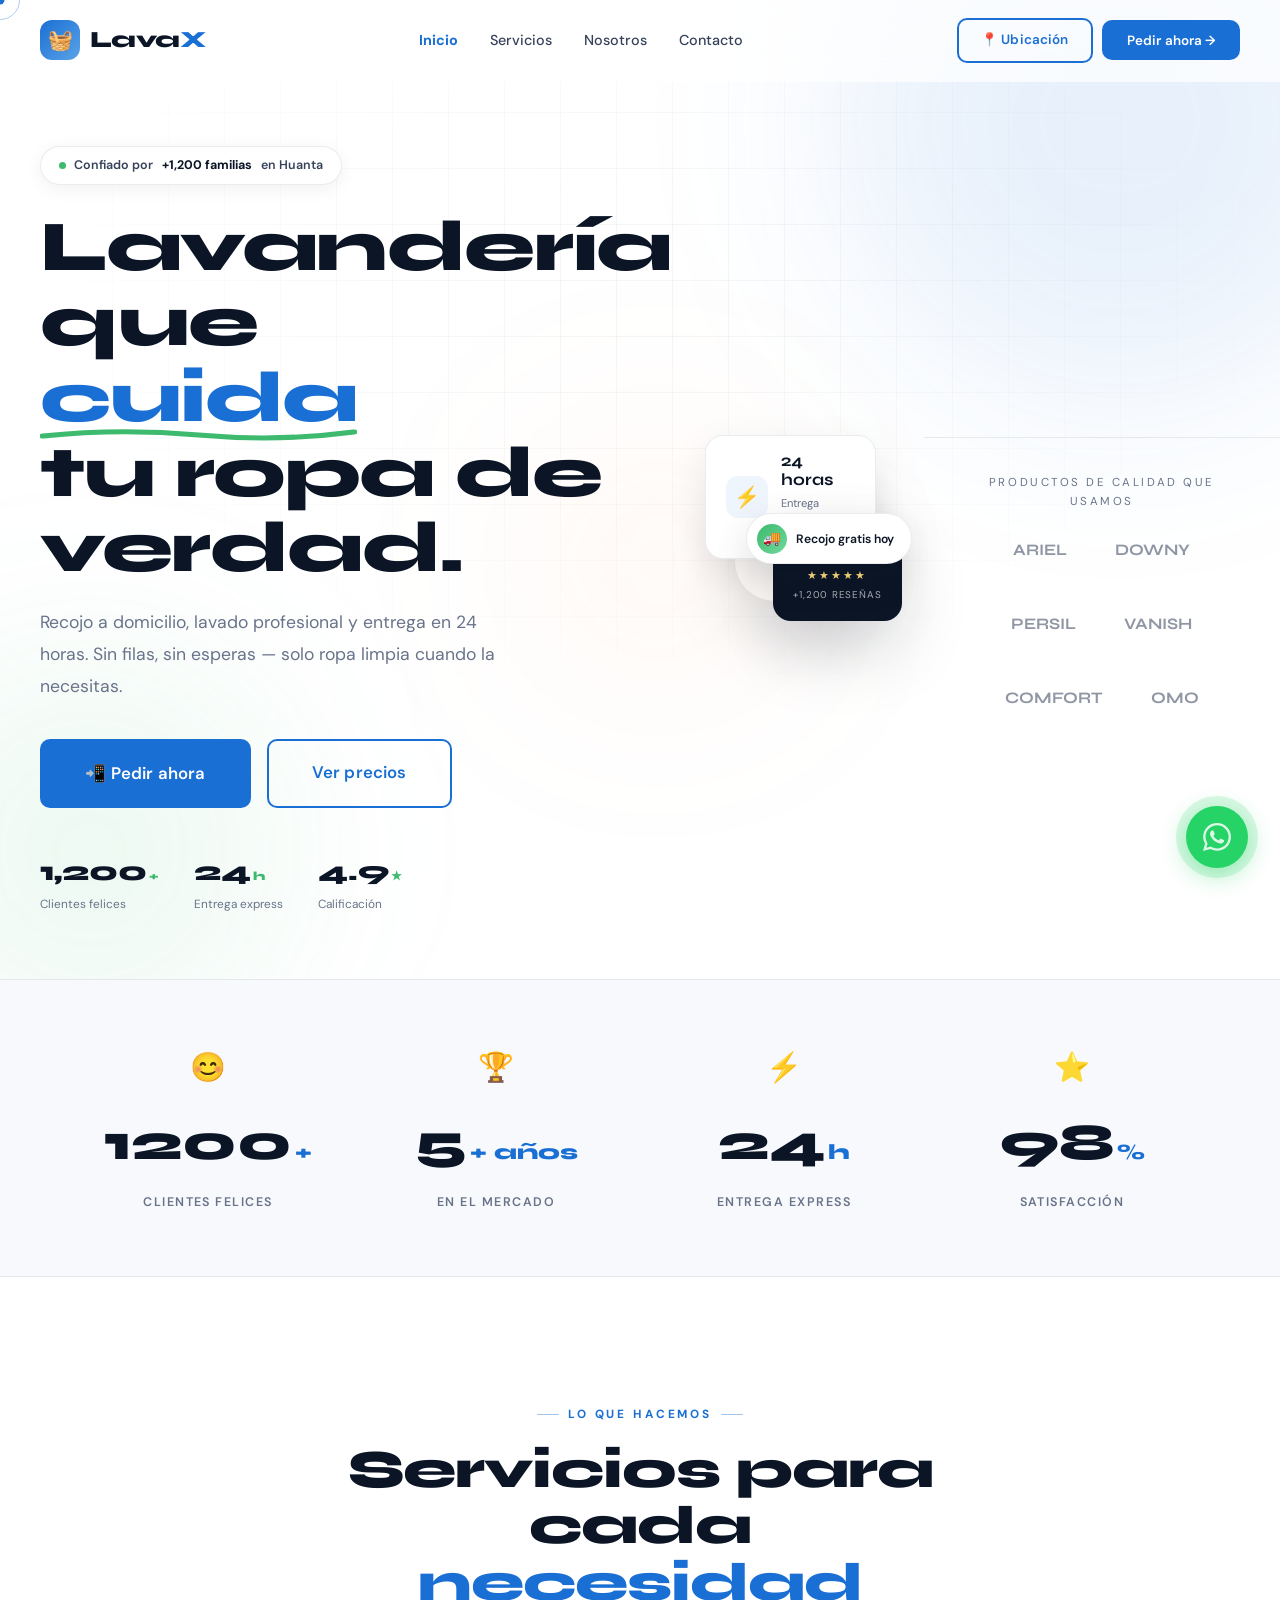
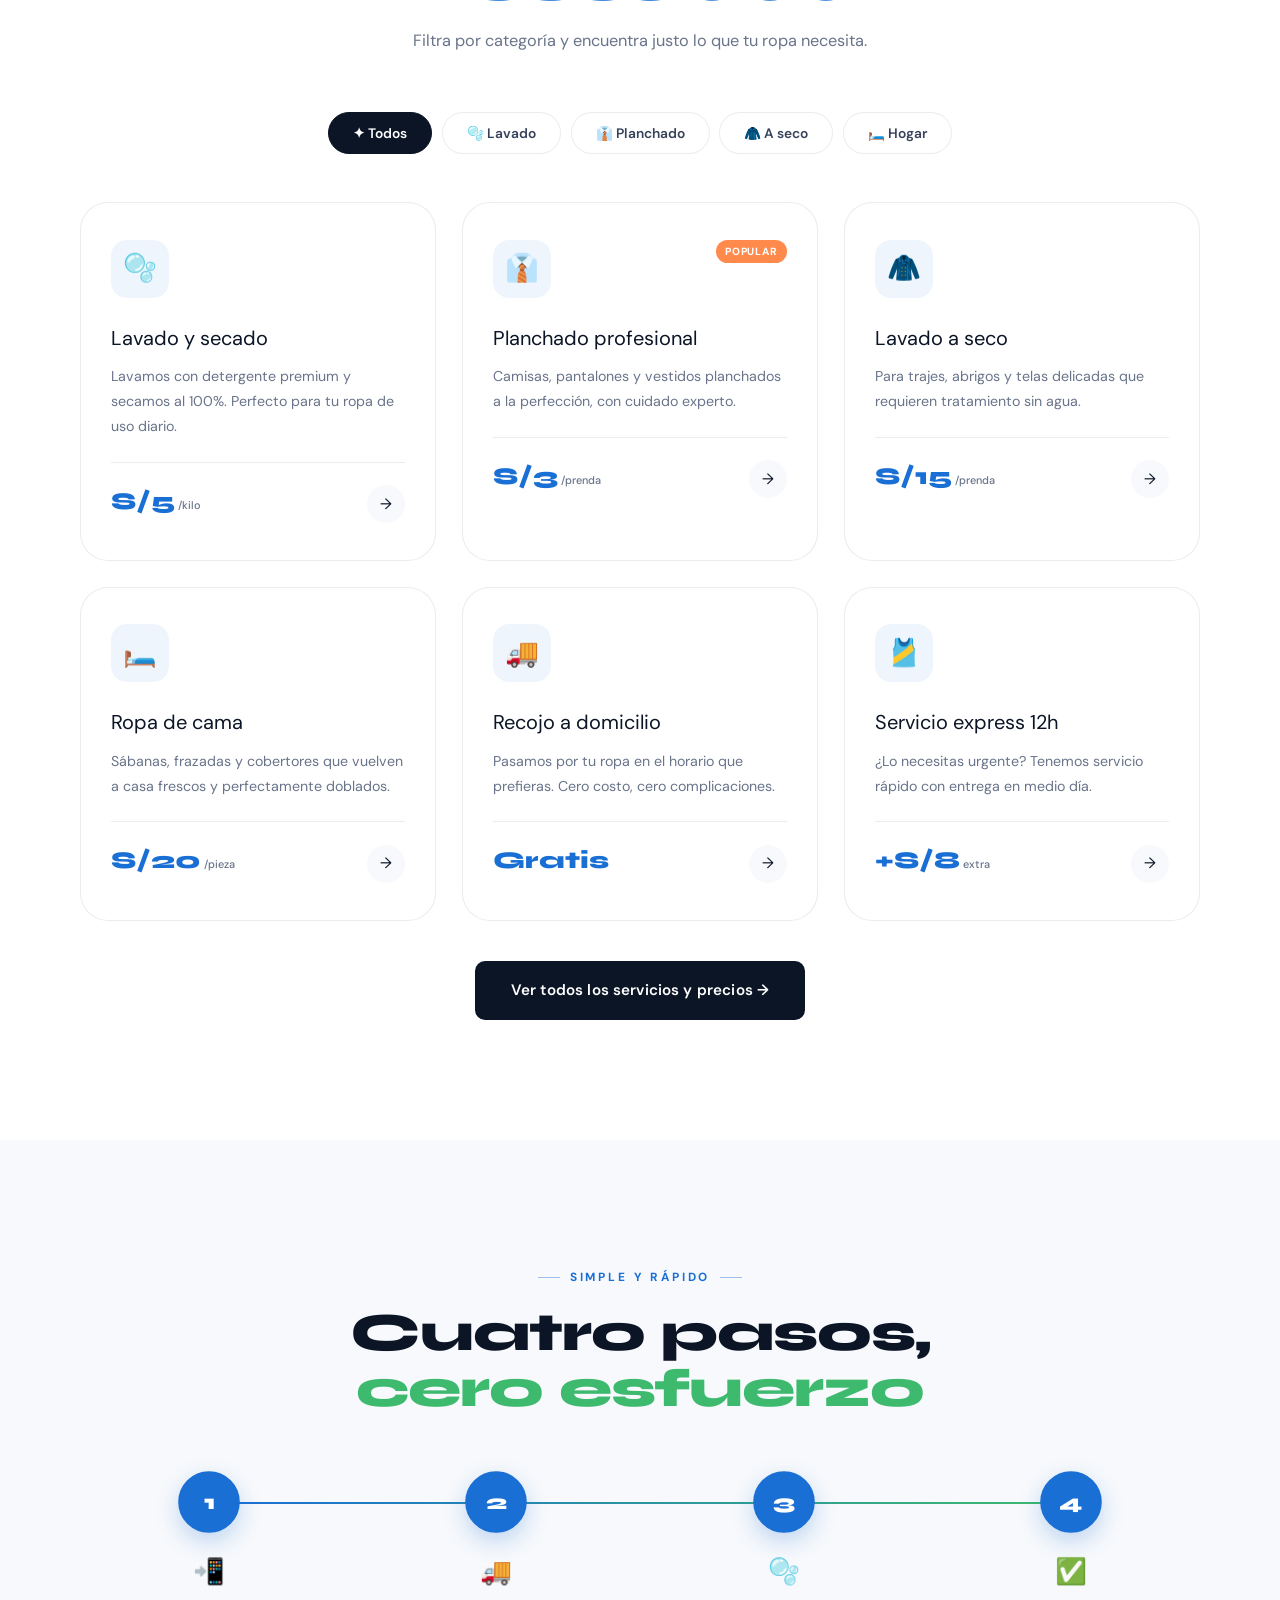
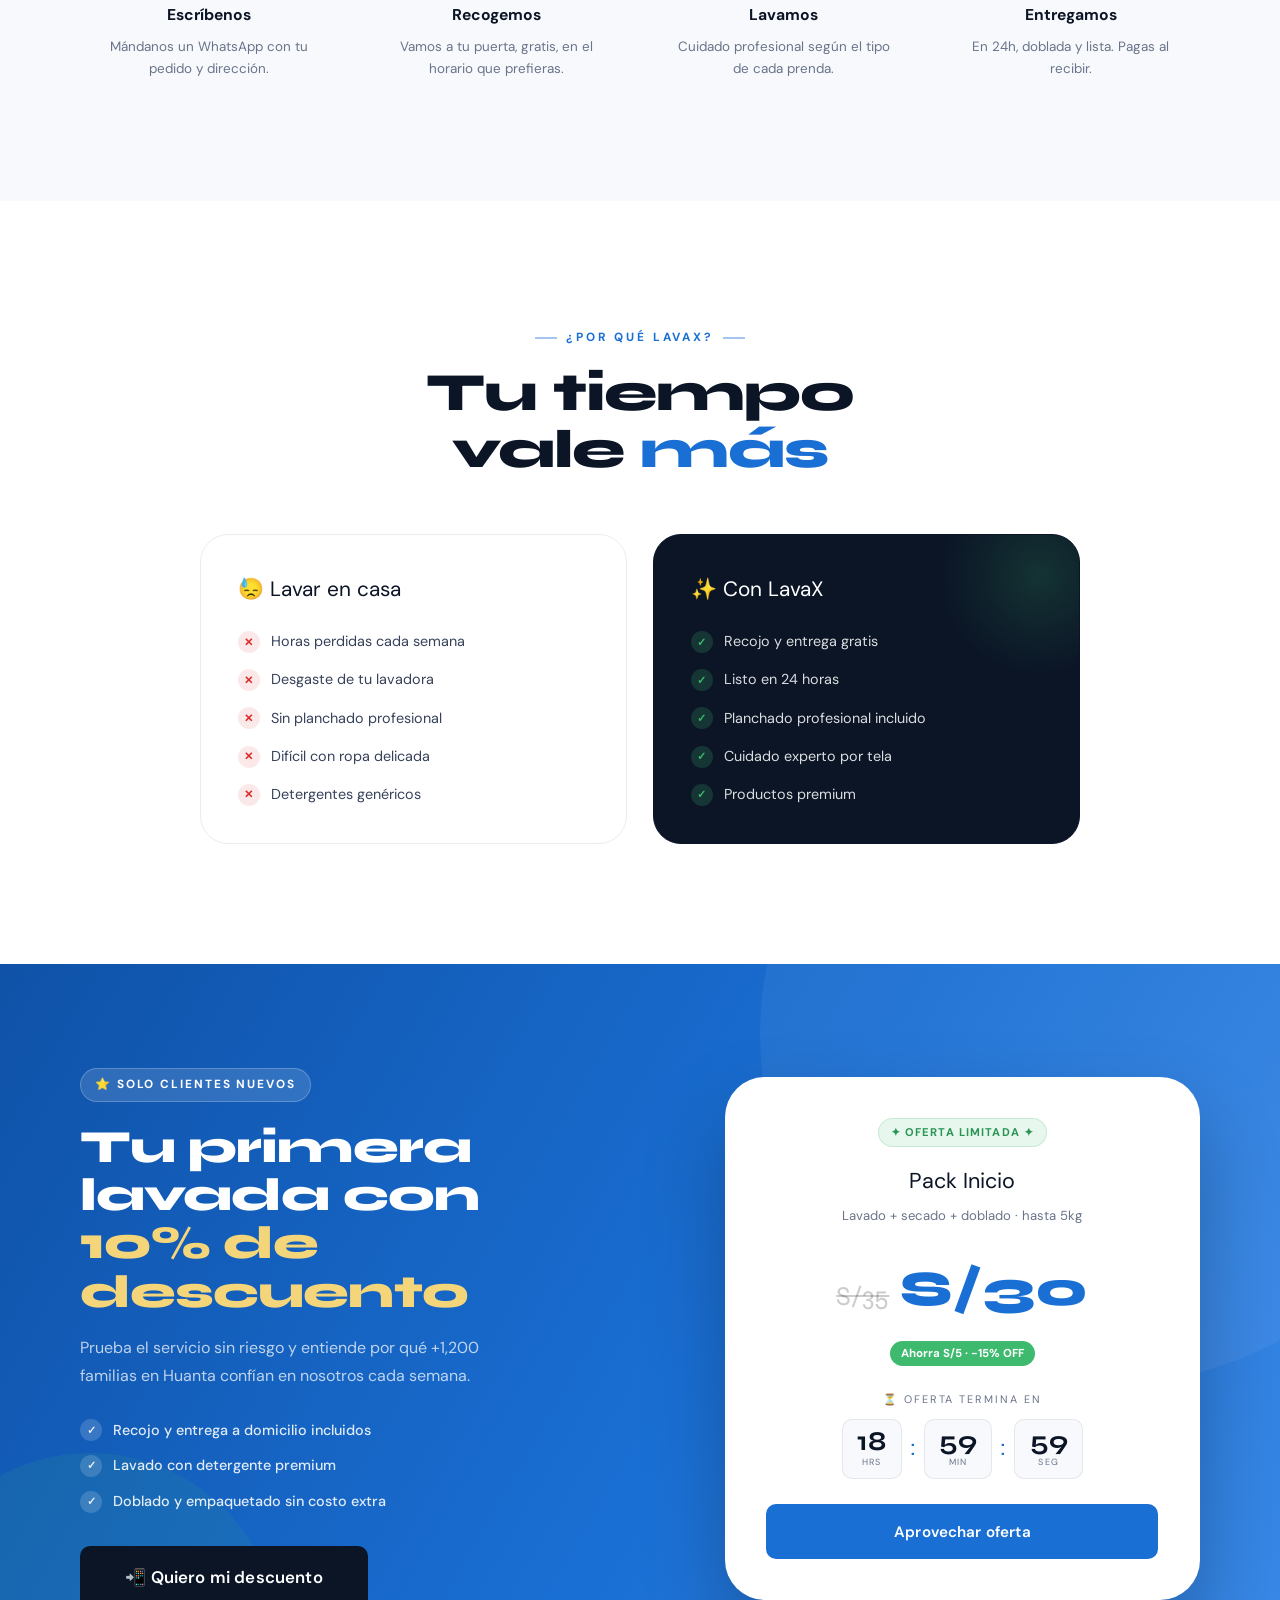
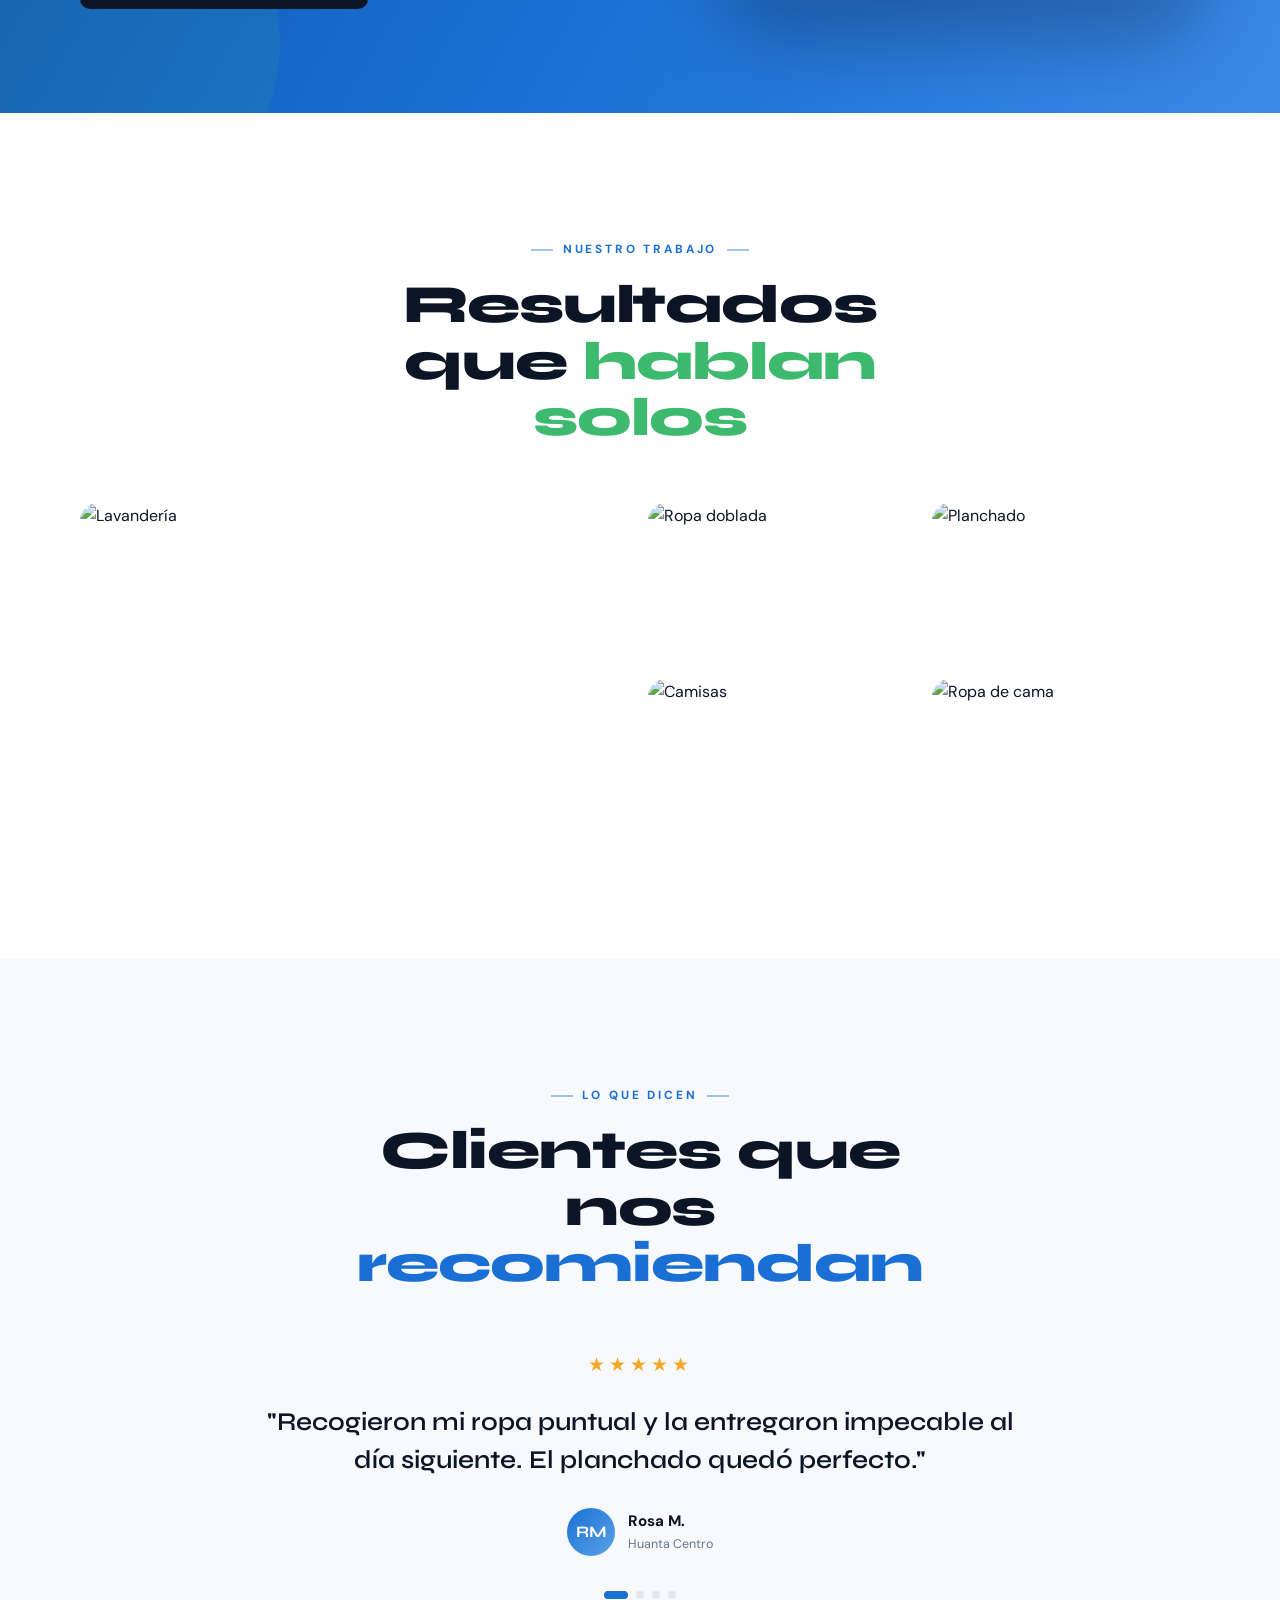
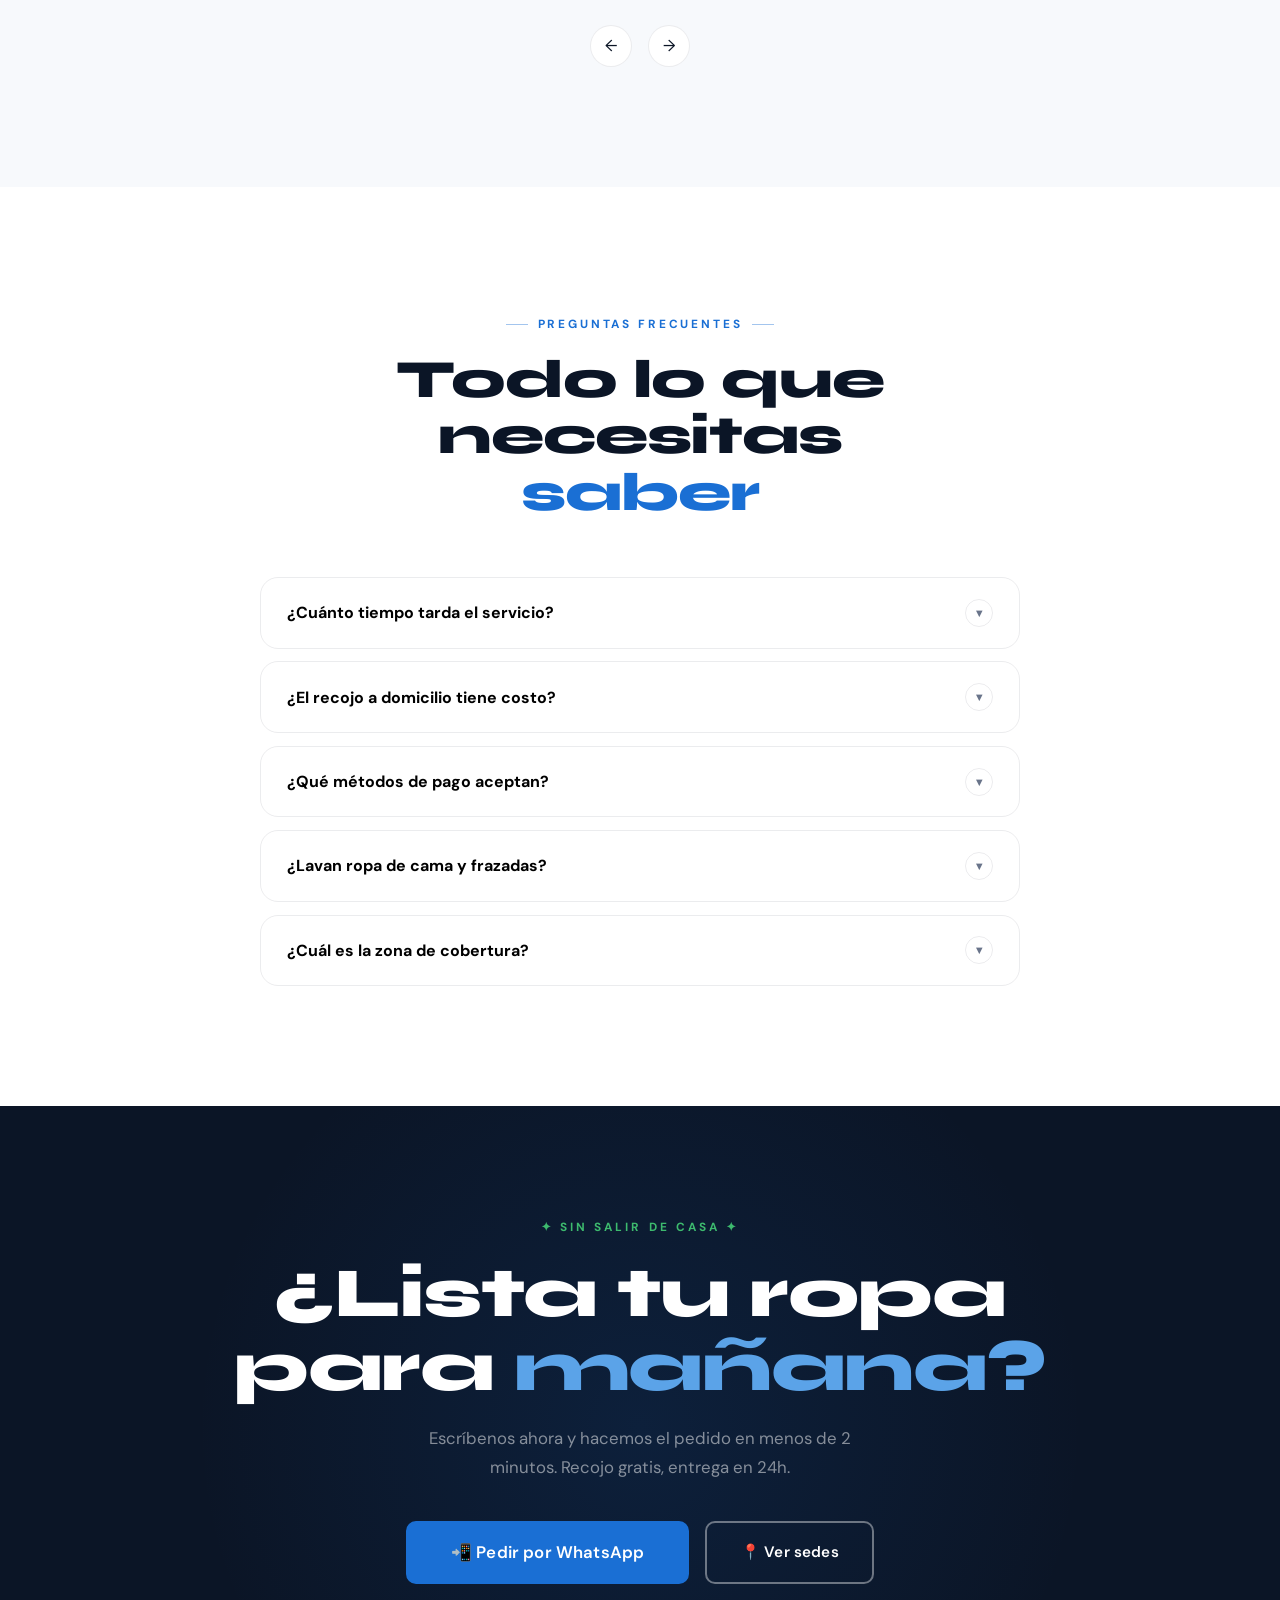
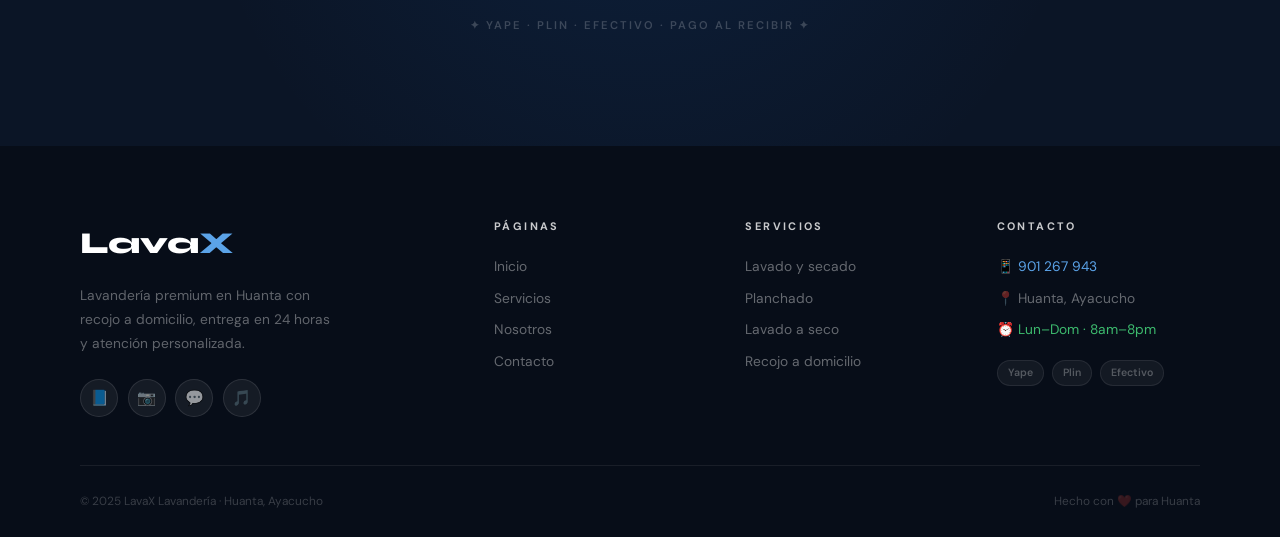
==== commit 0d8aec6b: "update" ====
--- a/index.html
+++ b/index.html
@@ -196,7 +196,7 @@
 .hero-btns{display:flex;gap:1rem;flex-wrap:wrap;margin-bottom:2.6rem;}
 
 .hero-mini-stats{display:flex;gap:2.2rem;flex-wrap:wrap;}
-/*.hms-item{}*/
+.hms-item{}
 .hms-num{font-family:var(--fd);font-weight:800;font-size:1.7rem;color:var(--negro);display:flex;align-items:baseline;gap:2px;}
 .hms-num sup{font-size:45%;color:var(--lima);}
 .hms-label{font-size:.74rem;color:var(--gris);margin-top:1px;}
@@ -262,6 +262,12 @@
   <div class="ld-name">Lava<span>X</span></div>
   <div class="ld-tag">Lavandería Premium · Huanta</div>
 </div>
+<script>
+  // Oculta el loader al instante si ya se vio antes en esta sesión (evita parpadeo)
+  if (sessionStorage.getItem('lavax_loader_shown')) {
+    document.getElementById('loader').style.display = 'none';
+  }
+</script>
 
 <nav id="navbar">
   <a href="index.html" class="nav-logo">
@@ -859,14 +865,20 @@
   });
 })();
 
-// ── LOADER ──
-window.addEventListener('load',()=>{
-  setTimeout(()=>{
-    const l=document.getElementById('loader');
-    l.style.transition='opacity .6s ease';l.style.opacity='0';
-    setTimeout(()=>l.style.display='none',650);
-  },1500);
-});
+// ── LOADER (animación de salida, solo primera vez por sesión) ──
+(function(){
+  const l = document.getElementById('loader');
+  if (l.style.display === 'none') return; // ya fue ocultado al instante arriba
+
+  sessionStorage.setItem('lavax_loader_shown', '1');
+  window.addEventListener('load', () => {
+    setTimeout(() => {
+      l.style.transition = 'opacity .6s ease';
+      l.style.opacity = '0';
+      setTimeout(() => l.style.display = 'none', 650);
+    }, 1500);
+  });
+})();
 
 // ── SCROLLBAR + NAVBAR ──
 const navbar=document.getElementById('navbar'),sb=document.getElementById('scrollbar');
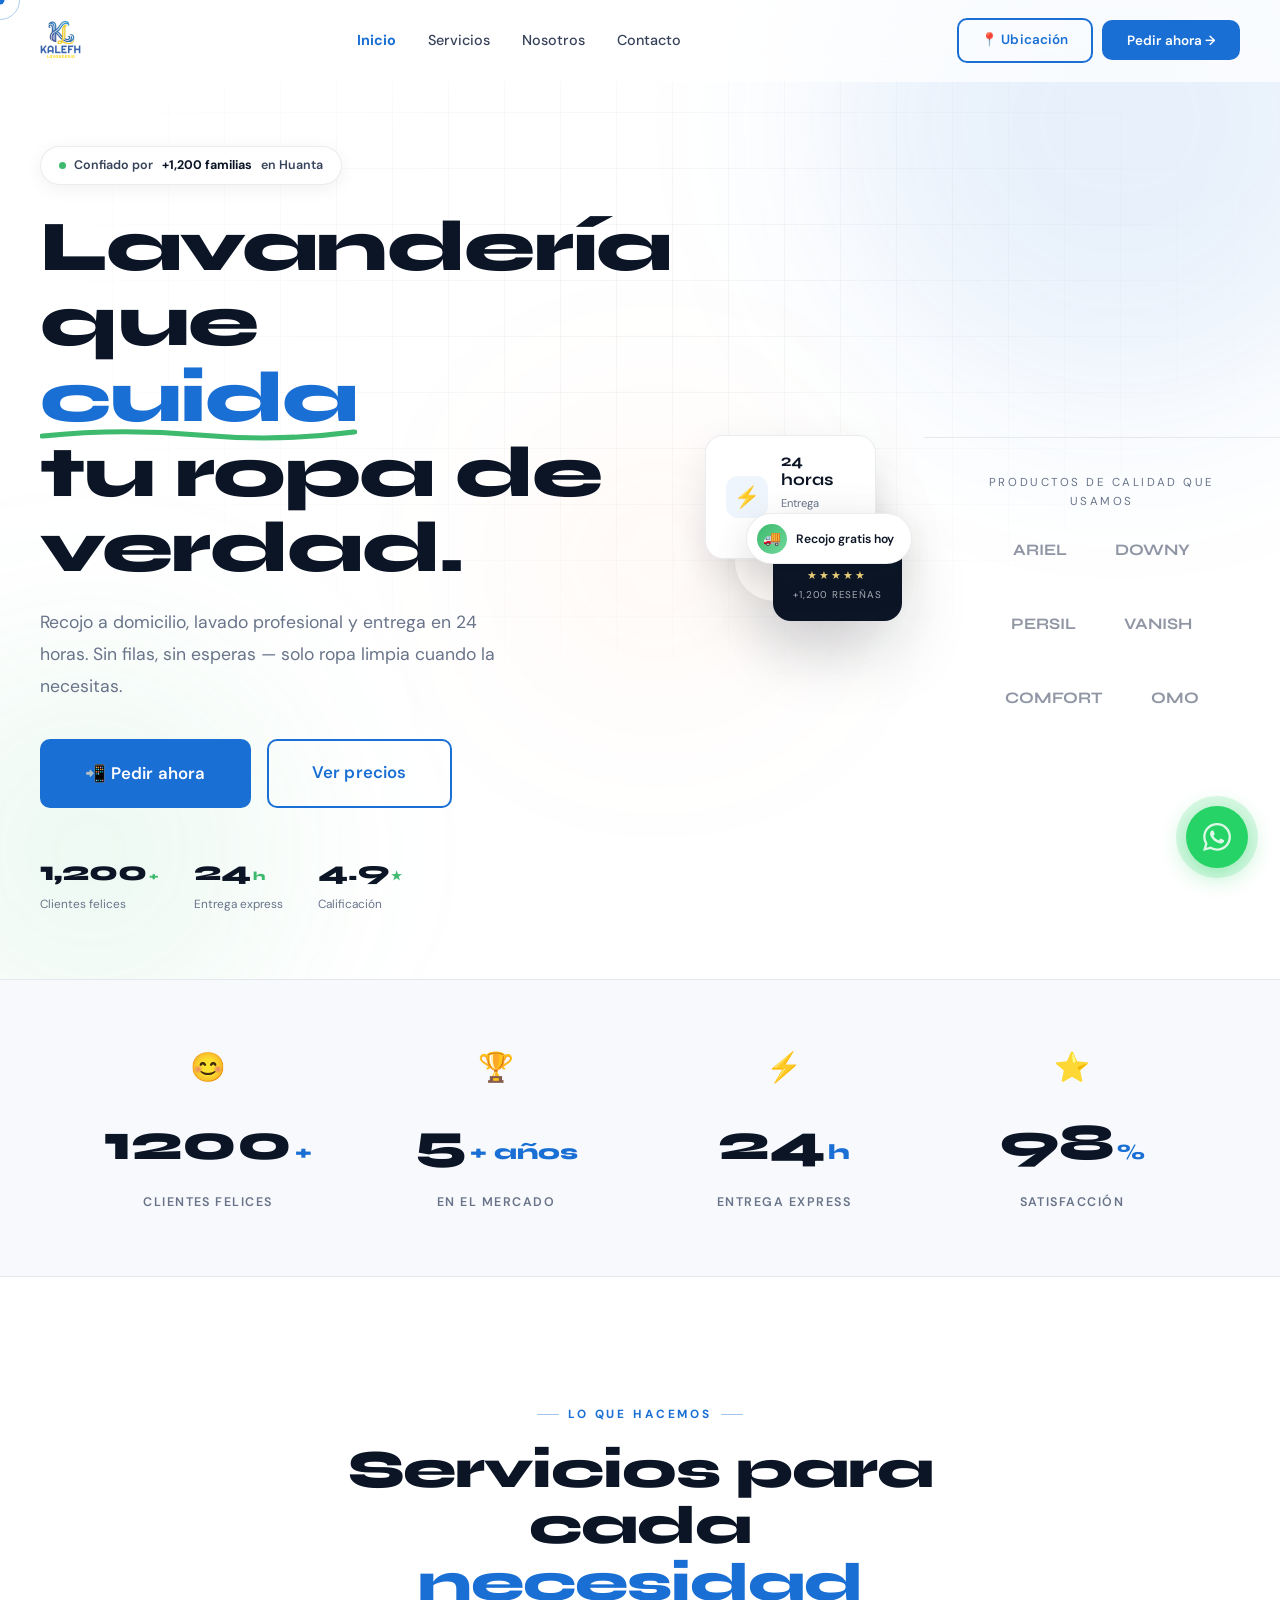
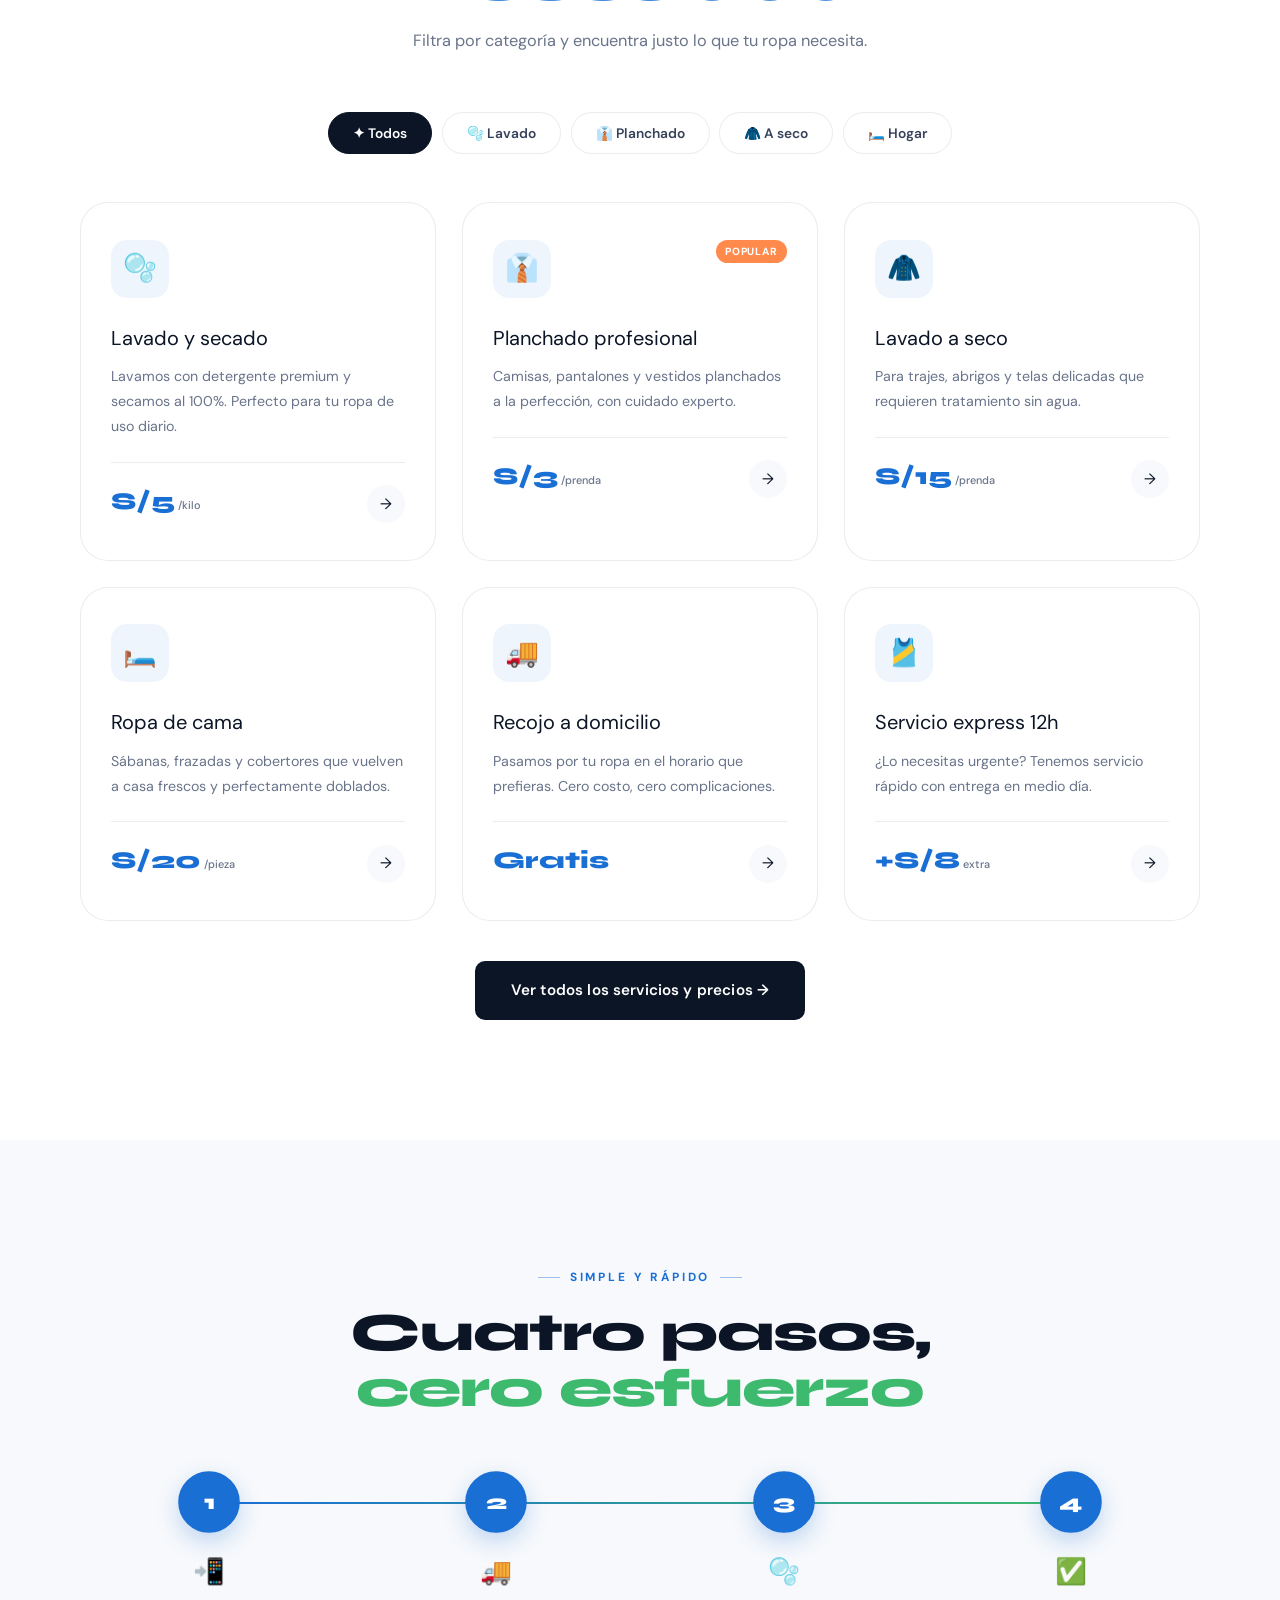
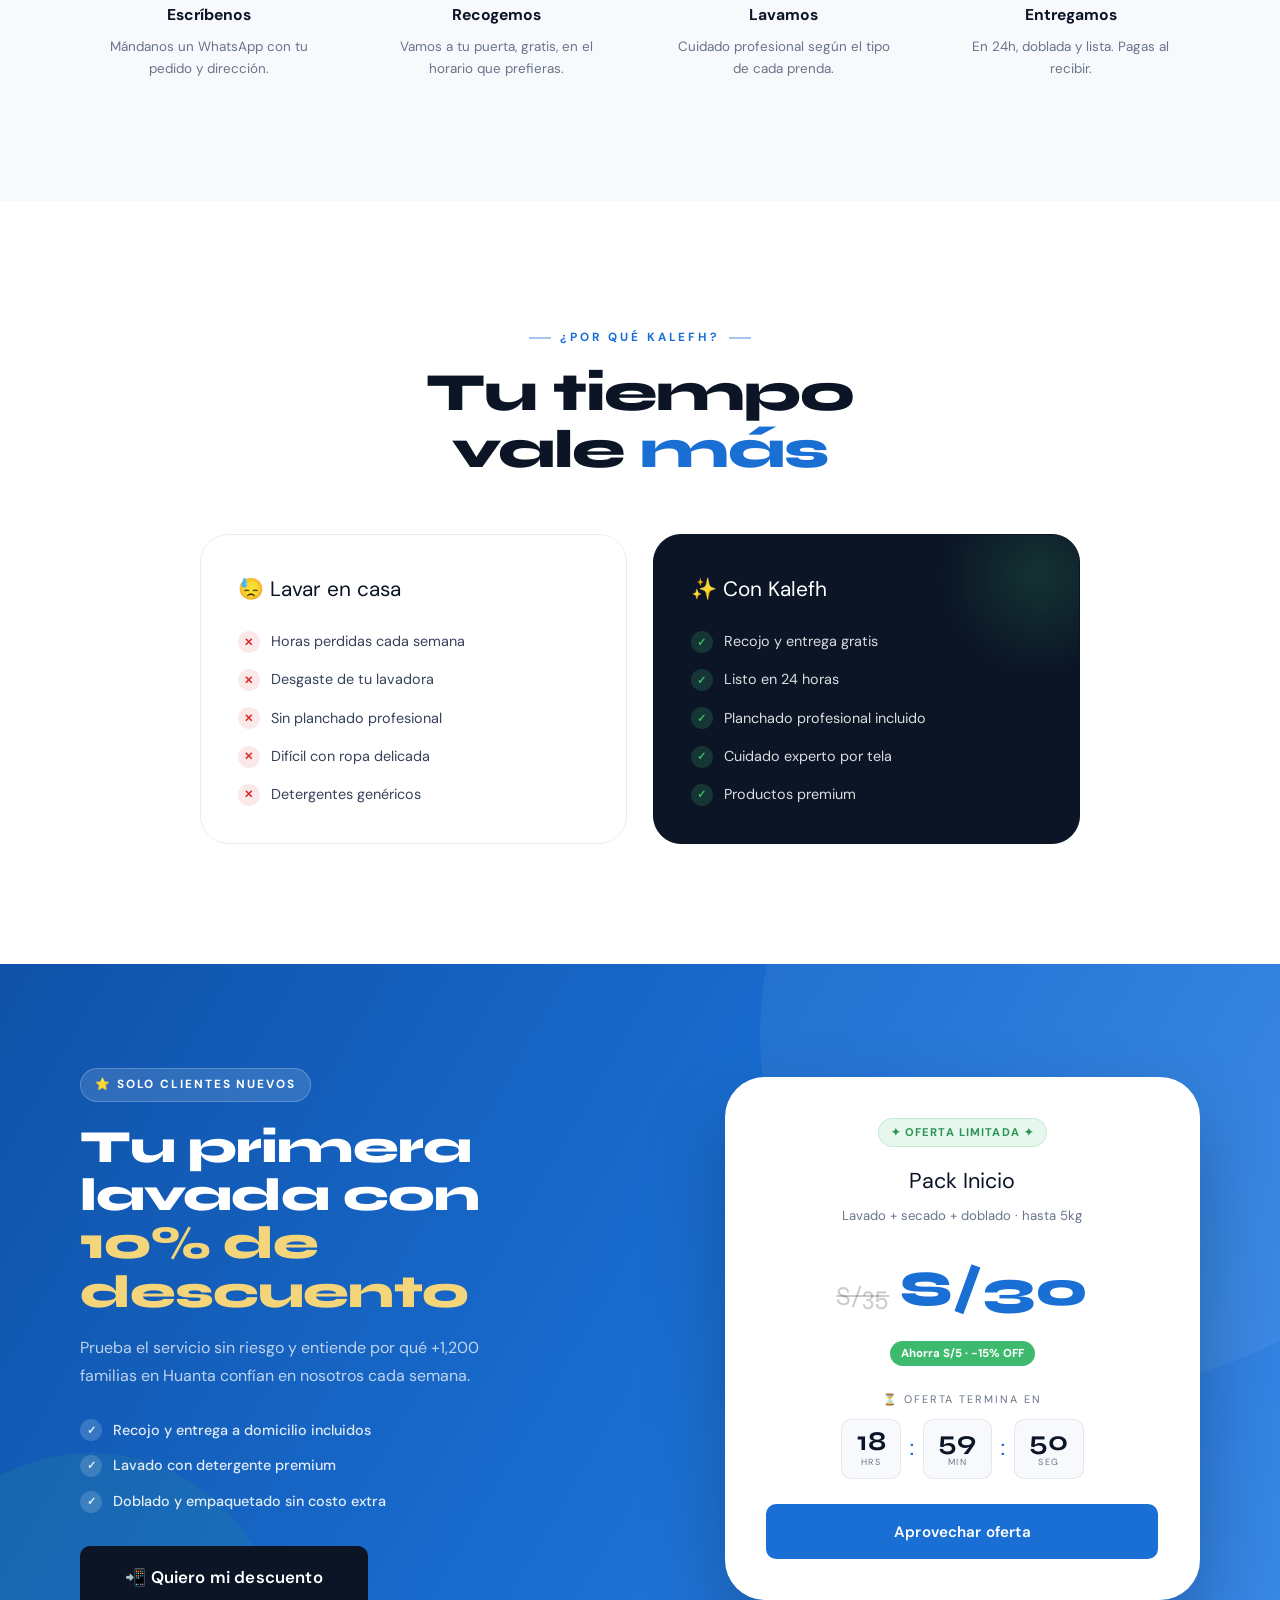
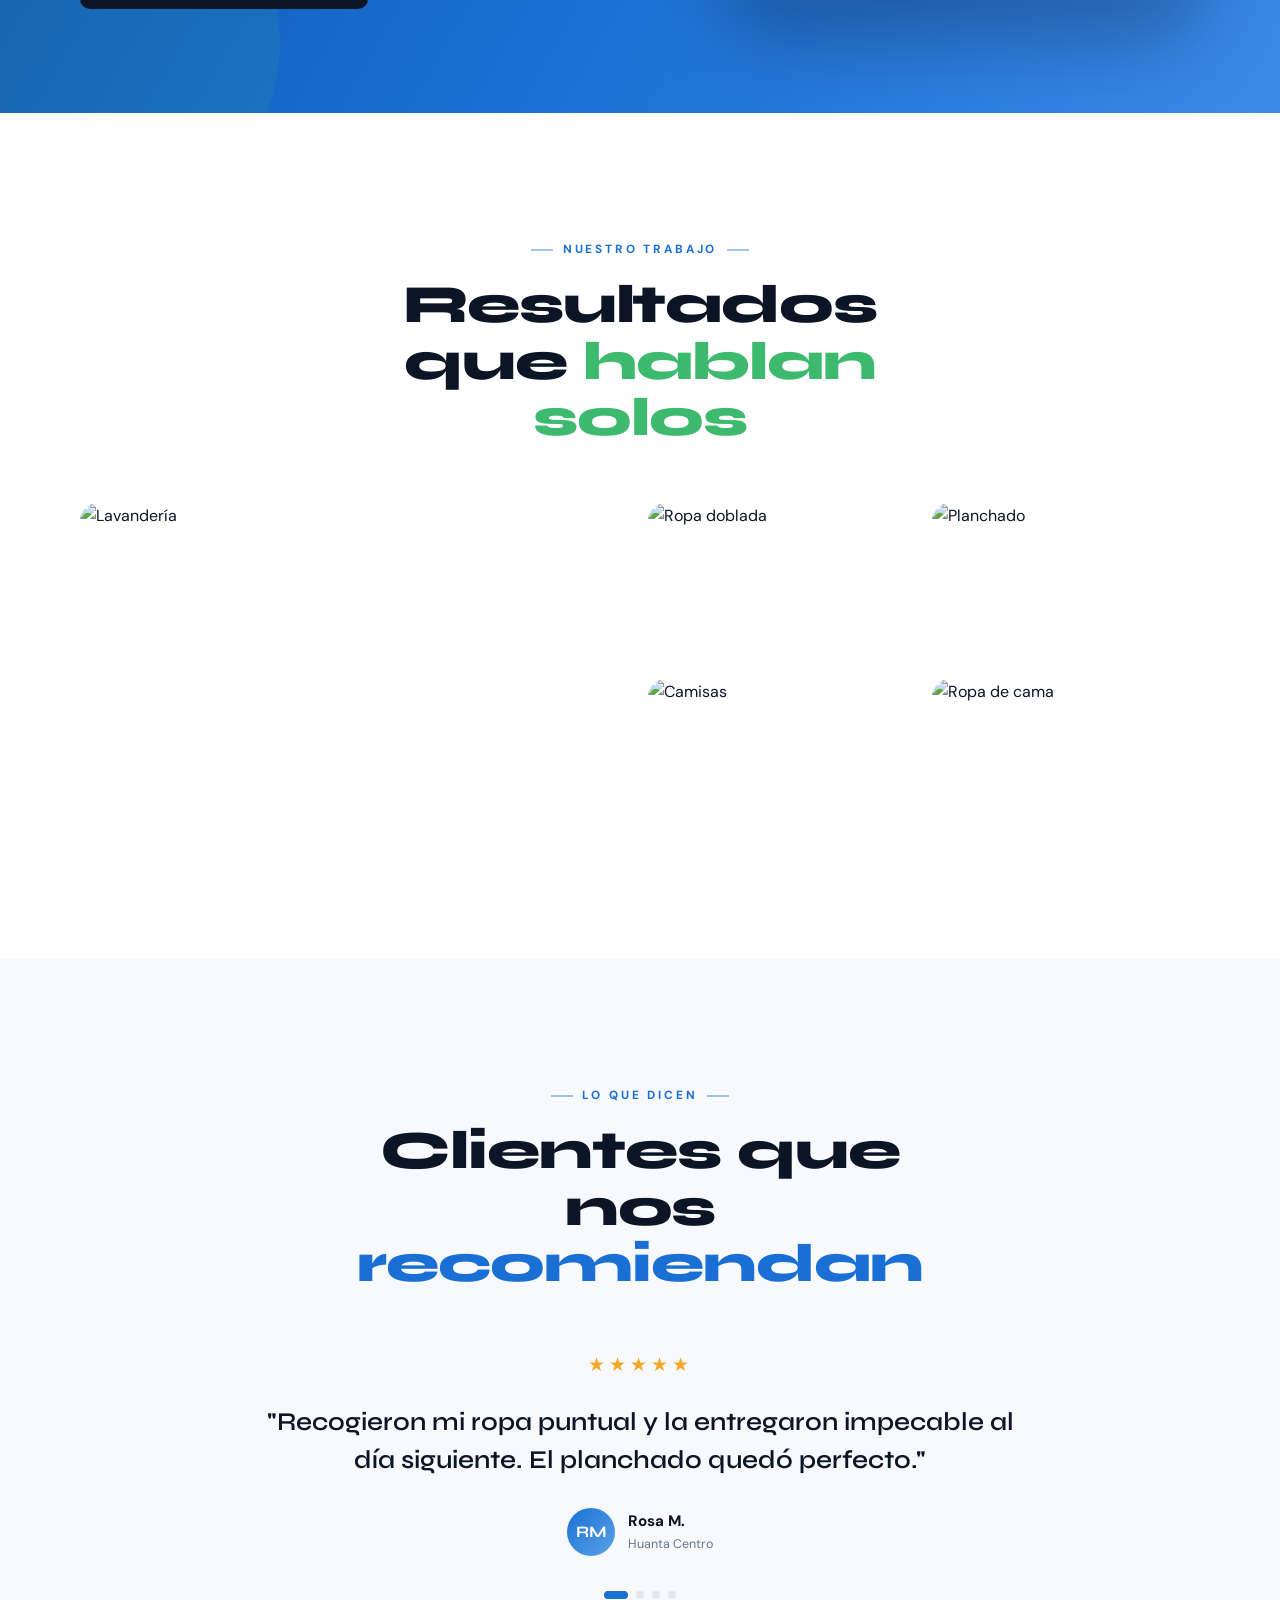
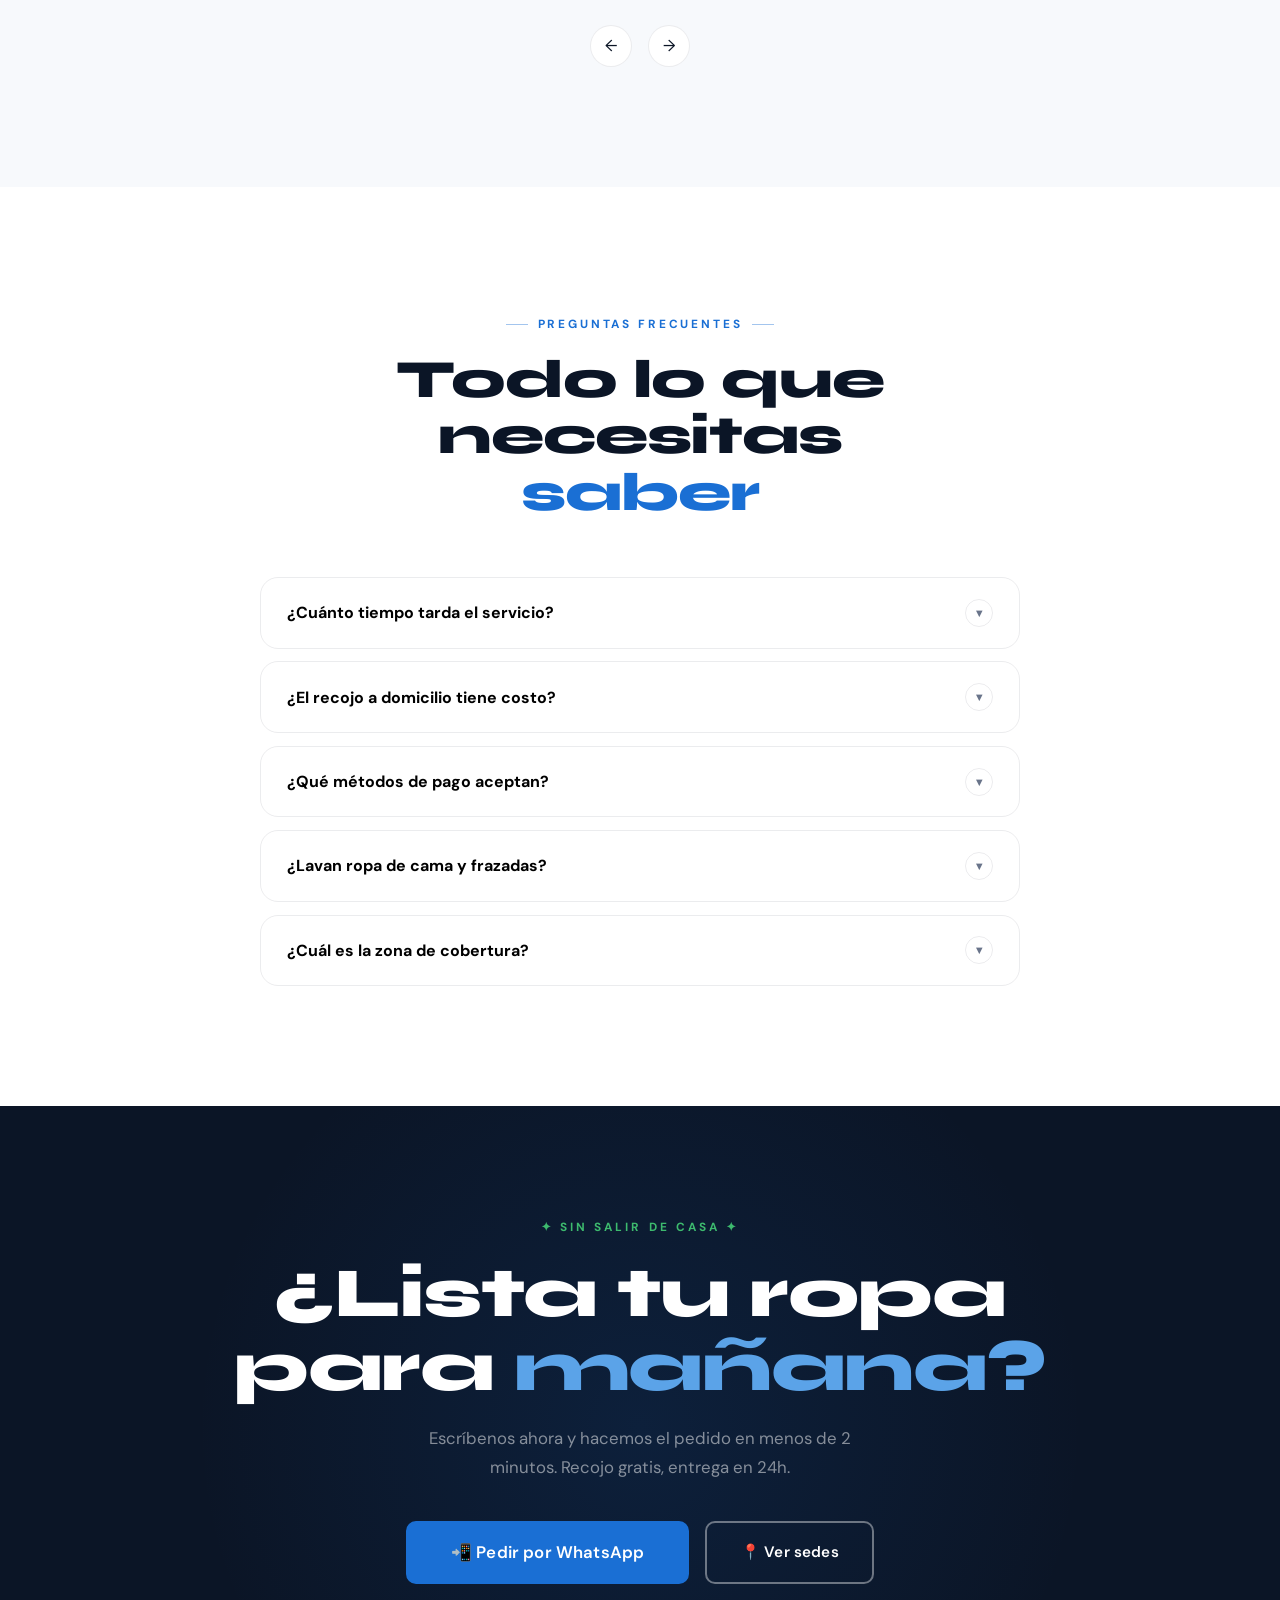
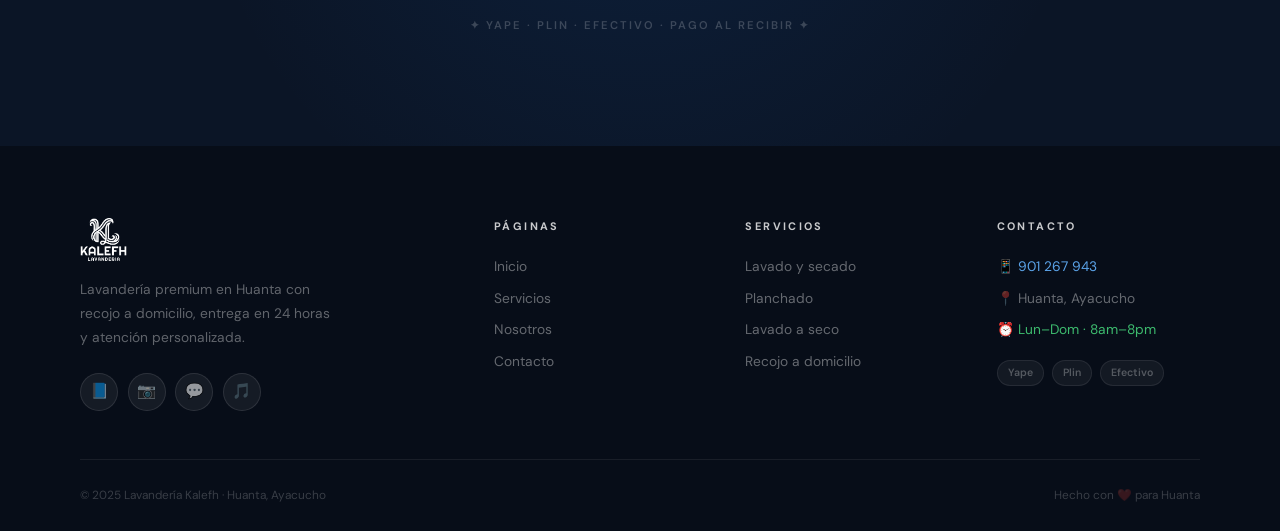
==== commit 9df6deaa: "updatte" ====
--- a/index.html
+++ b/index.html
@@ -3,8 +3,8 @@
 <head>
 <meta charset="UTF-8">
 <meta name="viewport" content="width=device-width, initial-scale=1.0">
-<title>LavaX — Lavandería Premium · Huanta, Ayacucho</title>
-<meta name="description" content="Lavandería premium en Huanta. Lavado, secado, planchado y entrega a domicilio en 24h.">
+<title>Lavandería Kalefh — Premium · Huanta, Ayacucho</title>
+<meta name="description" content="Lavandería premium en Huanta. Recojo gratis, lavado profesional y entrega en 24h. Más de 1,200 familias confían en nosotros.">
 <link rel="preconnect" href="https://fonts.googleapis.com">
 <link rel="preconnect" href="https://fonts.gstatic.com" crossorigin>
 <link href="https://fonts.googleapis.com/css2?family=Syne:wght@400;600;700;800&family=DM+Sans:wght@300;400;500;600;700&display=swap" rel="stylesheet">
@@ -90,7 +90,7 @@
 #loader{position:fixed;inset:0;z-index:10000;background:var(--blanco);display:flex;flex-direction:column;align-items:center;justify-content:center;gap:1.6rem;}
 .ld-wrap{position:relative;width:90px;height:90px;display:flex;align-items:center;justify-content:center;}
 .ld-ring{position:absolute;inset:0;border-radius:50%;border:3px solid var(--fondo-suave);border-top-color:var(--azul);animation:ldspin 1s linear infinite;}
-.ld-emoji{font-size:2rem;}
+.ld-emoji{font-size:2rem;display:flex;align-items:center;justify-content:center;}
 @keyframes ldspin{to{transform:rotate(360deg)}}
 .ld-name{font-family:var(--fd);font-weight:800;font-size:1.4rem;letter-spacing:-.02em;}
 .ld-name span{color:var(--azul);}
@@ -196,7 +196,7 @@
 .hero-btns{display:flex;gap:1rem;flex-wrap:wrap;margin-bottom:2.6rem;}
 
 .hero-mini-stats{display:flex;gap:2.2rem;flex-wrap:wrap;}
-.hms-item{}
+
 .hms-num{font-family:var(--fd);font-weight:800;font-size:1.7rem;color:var(--negro);display:flex;align-items:baseline;gap:2px;}
 .hms-num sup{font-size:45%;color:var(--lima);}
 .hms-label{font-size:.74rem;color:var(--gris);margin-top:1px;}
@@ -250,6 +250,36 @@
   .hero-mini-stats{gap:1.4rem;}
 }
 </style>
+
+  <!-- ═══ FAVICON ═══ -->
+  <link rel="icon" type="image/png" href="assets/logo.png">
+  <link rel="apple-touch-icon" href="assets/logo.png">
+  <meta name="theme-color" content="#1A6FD4">
+
+  <!-- ═══ OPEN GRAPH ═══ -->
+  <meta property="og:type"        content="website">
+  <meta property="og:site_name"   content="Lavandería Kalefh">
+  <meta property="og:locale"      content="es_PE">
+  <meta property="og:title"       content="Lavandería Kalefh — Premium · Huanta, Ayacucho">
+  <meta property="og:description" content="Lavandería premium en Huanta. Recojo gratis, lavado profesional y entrega en 24h. Más de 1,200 familias confían en nosotros.">
+  <meta property="og:url"         content="https://lavax.pe/">
+  <meta property="og:image"       content="https://kalefh.pe/assets/og-image.png">
+  <meta property="og:image:width"  content="1200">
+  <meta property="og:image:height" content="630">
+  <meta property="og:image:alt"   content="Kalefh — Lavandería Premium en Huanta">
+
+  <!-- ═══ TWITTER CARD ═══ -->
+  <meta name="twitter:card"        content="summary_large_image">
+  <meta name="twitter:title"       content="Lavandería Kalefh — Premium · Huanta, Ayacucho">
+  <meta name="twitter:description" content="Lavandería premium en Huanta. Recojo gratis, lavado profesional y entrega en 24h. Más de 1,200 familias confían en nosotros.">
+  <meta name="twitter:image"       content="https://kalefh.pe/assets/og-image.png">
+
+  <!-- ═══ SEO BASE ═══ -->
+  <link rel="canonical" href="https://lavax.pe/">
+  <meta name="robots" content="index, follow">
+  <meta name="author" content="Lavandería Kalefh">
+  <meta name="geo.region" content="PE-AYA">
+  <meta name="geo.placename" content="Huanta, Ayacucho, Perú">
 </head>
 <body>
 
@@ -258,21 +288,20 @@
 <div class="cur-r" id="curR"></div>
 
 <div id="loader">
-  <div class="ld-wrap"><div class="ld-ring"></div><div class="ld-emoji">🧺</div></div>
-  <div class="ld-name">Lava<span>X</span></div>
+  <div class="ld-wrap"><div class="ld-ring"></div><div class="ld-emoji"><img src="assets/logo.png" alt="Kalefh" style="width:48px;height:48px;object-fit:contain;border-radius:10px;"></div></div>
+  <div class="ld-name">Lavandería<span> Kalefh</span></div>
   <div class="ld-tag">Lavandería Premium · Huanta</div>
 </div>
 <script>
   // Oculta el loader al instante si ya se vio antes en esta sesión (evita parpadeo)
-  if (sessionStorage.getItem('lavax_loader_shown')) {
+  if (sessionStorage.getItem('kalefh_loader_shown')) {
     document.getElementById('loader').style.display = 'none';
   }
 </script>
 
 <nav id="navbar">
   <a href="index.html" class="nav-logo">
-    <div class="nav-logo-ic">🧺</div>
-    <span class="nav-logo-tx">Lava<span class="az">X</span></span>
+    <img src="assets/logo.png" alt="Lavandería Kalefh" style="height:38px;width:auto;object-fit:contain;">
   </a>
   <ul class="nav-links">
     <li><a href="index.html" class="active">Inicio</a></li>
@@ -440,7 +469,7 @@
 @media(max-width:500px){.proc-grid{grid-template-columns:1fr;}}
 
 /* ═══════════════════════════════════════
-   COMPARATIVA — LavaX vs Lavar en casa
+   COMPARATIVA — Kalefh vs Lavar en casa
 ═══════════════════════════════════════ */
 #comparativa{padding:7.5rem 0;}
 .comp-grid{display:grid;grid-template-columns:1fr 1fr;gap:1.6rem;max-width:880px;margin:0 auto;}
@@ -669,7 +698,7 @@
 <section id="comparativa">
   <div class="container">
     <div class="s-head rv">
-      <div class="s-tag">¿Por qué LavaX?</div>
+      <div class="s-tag">¿Por qué Kalefh?</div>
       <h2 class="s-title">Tu tiempo vale <span class="az">más</span></h2>
     </div>
     <div class="comp-grid">
@@ -684,7 +713,7 @@
         </div>
       </div>
       <div class="comp-card win rv-r">
-        <div class="comp-h">✨ Con LavaX</div>
+        <div class="comp-h">✨ Con Kalefh</div>
         <div class="comp-list">
           <div class="comp-row"><span class="ico">✓</span> Recojo y entrega gratis</div>
           <div class="comp-row"><span class="ico">✓</span> Listo en 24 horas</div>
@@ -829,7 +858,7 @@
   <div class="container">
     <div class="f-grid">
       <div>
-        <div class="f-logo">Lava<span>X</span></div>
+        <div class="f-logo"><img src="assets/logo.png" alt="Lavandería Kalefh" style="height:44px;width:auto;object-fit:contain;filter:brightness(0) invert(1);margin-bottom:.3rem;"></div>
         <p class="f-desc">Lavandería premium en Huanta con recojo a domicilio, entrega en 24 horas y atención personalizada.</p>
         <div class="f-social">
           <a class="f-soc" href="#">📘</a><a class="f-soc" href="#">📷</a>
@@ -844,7 +873,7 @@
         <div class="f-pay"><span>Yape</span><span>Plin</span><span>Efectivo</span></div>
       </div>
     </div>
-    <div class="f-bottom"><span>© 2025 LavaX Lavandería · Huanta, Ayacucho</span><span>Hecho con ❤️ para Huanta</span></div>
+    <div class="f-bottom"><span>© 2025 Lavandería Kalefh · Huanta, Ayacucho</span><span>Hecho con ❤️ para Huanta</span></div>
   </div>
 </footer>
 
@@ -870,7 +899,7 @@
   const l = document.getElementById('loader');
   if (l.style.display === 'none') return; // ya fue ocultado al instante arriba
 
-  sessionStorage.setItem('lavax_loader_shown', '1');
+  sessionStorage.setItem('kalefh_loader_shown', '1');
   window.addEventListener('load', () => {
     setTimeout(() => {
       l.style.transition = 'opacity .6s ease';
@@ -999,8 +1028,8 @@
 // ── WHATSAPP ──
 const WA='51901267943';
 function waOpen(msg){window.open(`https://wa.me/${WA}?text=${encodeURIComponent(msg||'Hola, me interesa el servicio de lavandería 🧺')}`);}
-function waPedido(){waOpen('Hola LavaX, quiero hacer un pedido 🧺');}
-function waServicio(s){waOpen(`Hola LavaX, quiero consultar sobre ${s} 🧺`);}
+function waPedido(){waOpen('Hola Kalefh, quiero hacer un pedido 🧺');}
+function waServicio(s){waOpen(`Hola Kalefh, quiero consultar sobre ${s} 🧺`);}
 </script>
 </body>
 </html>
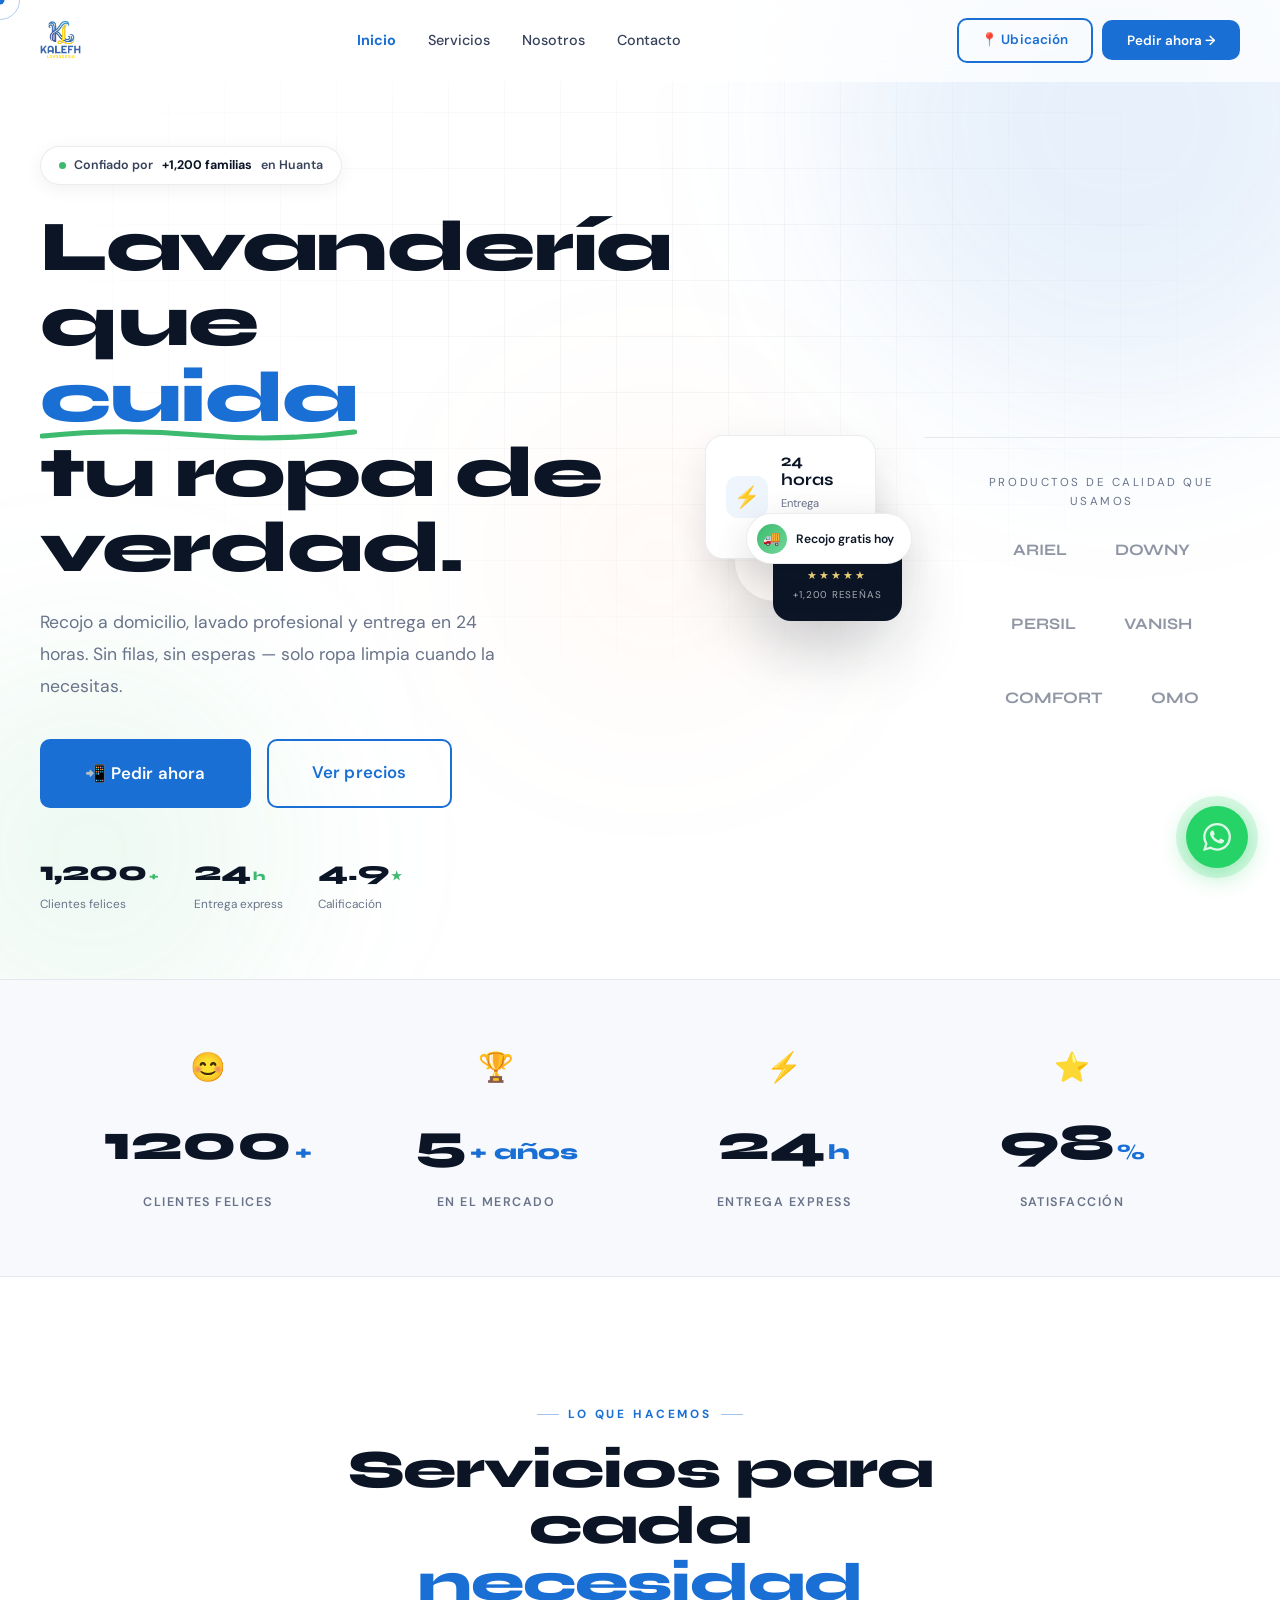
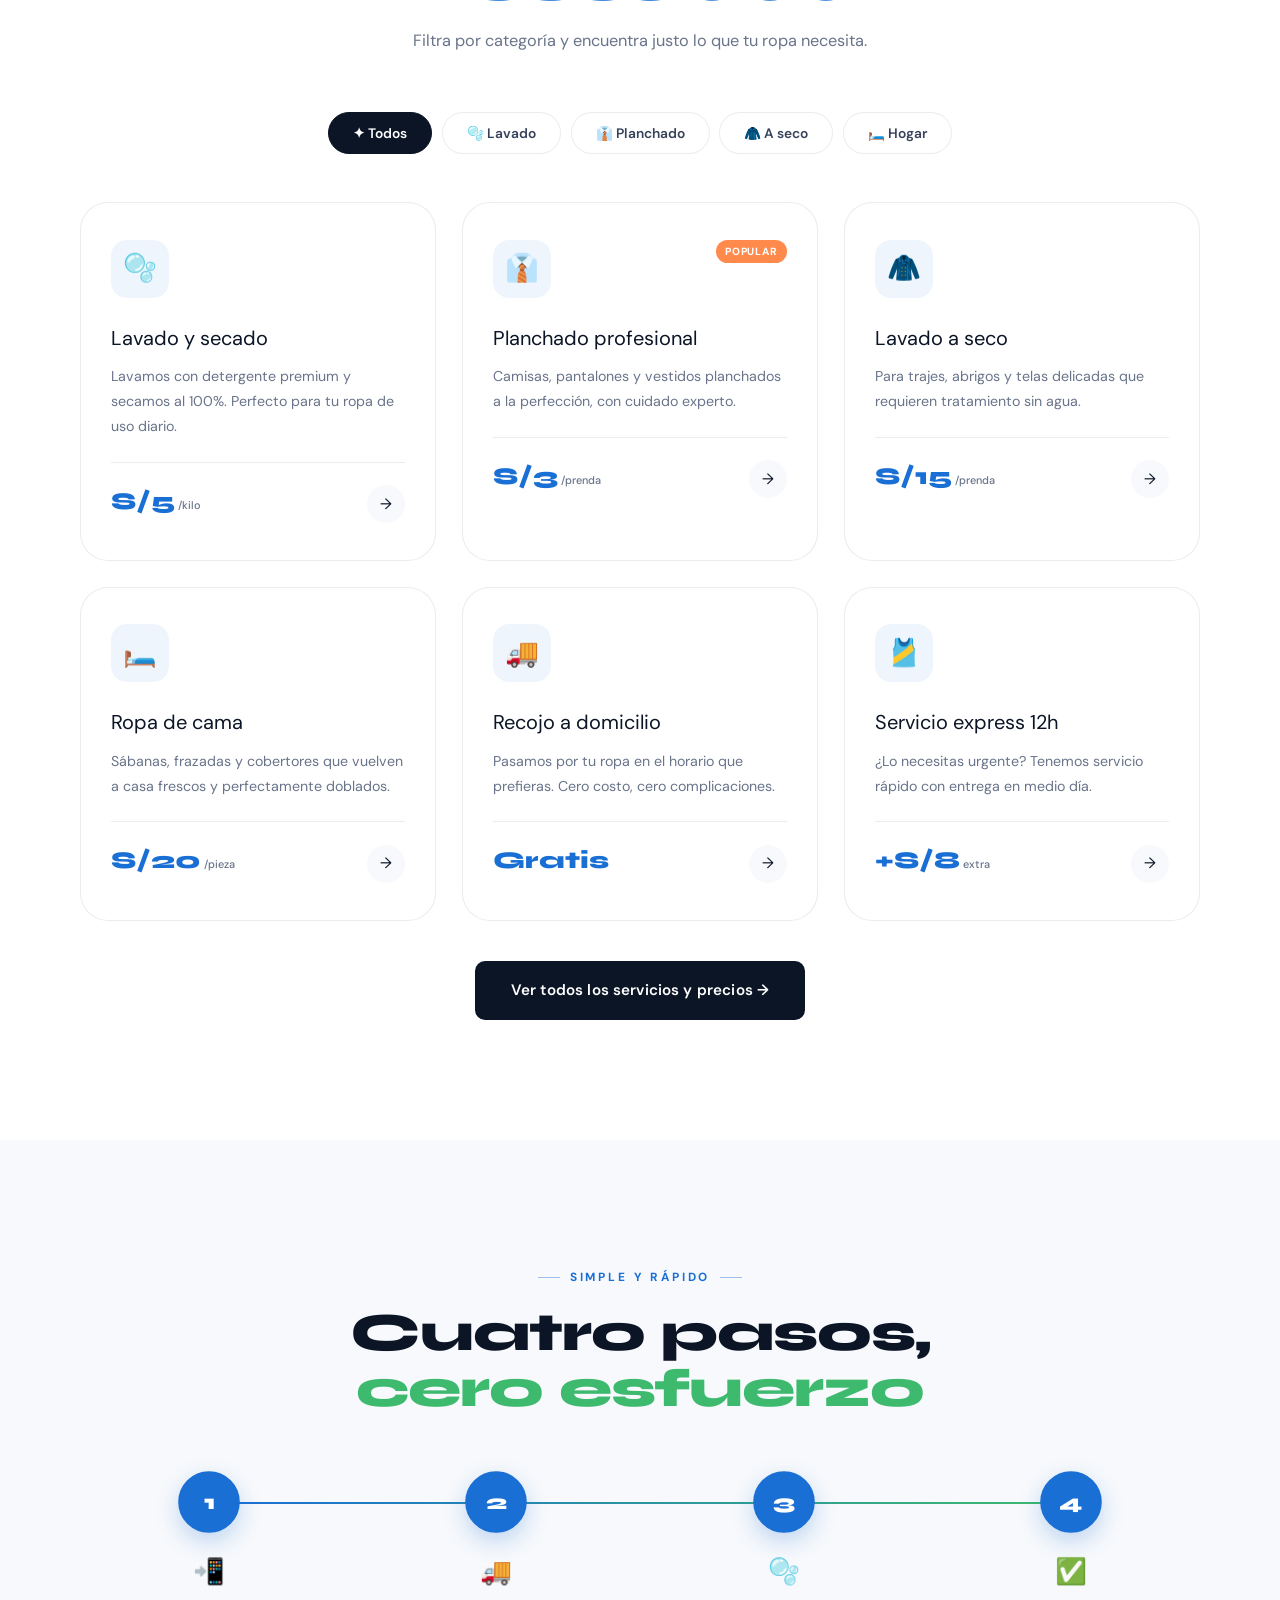
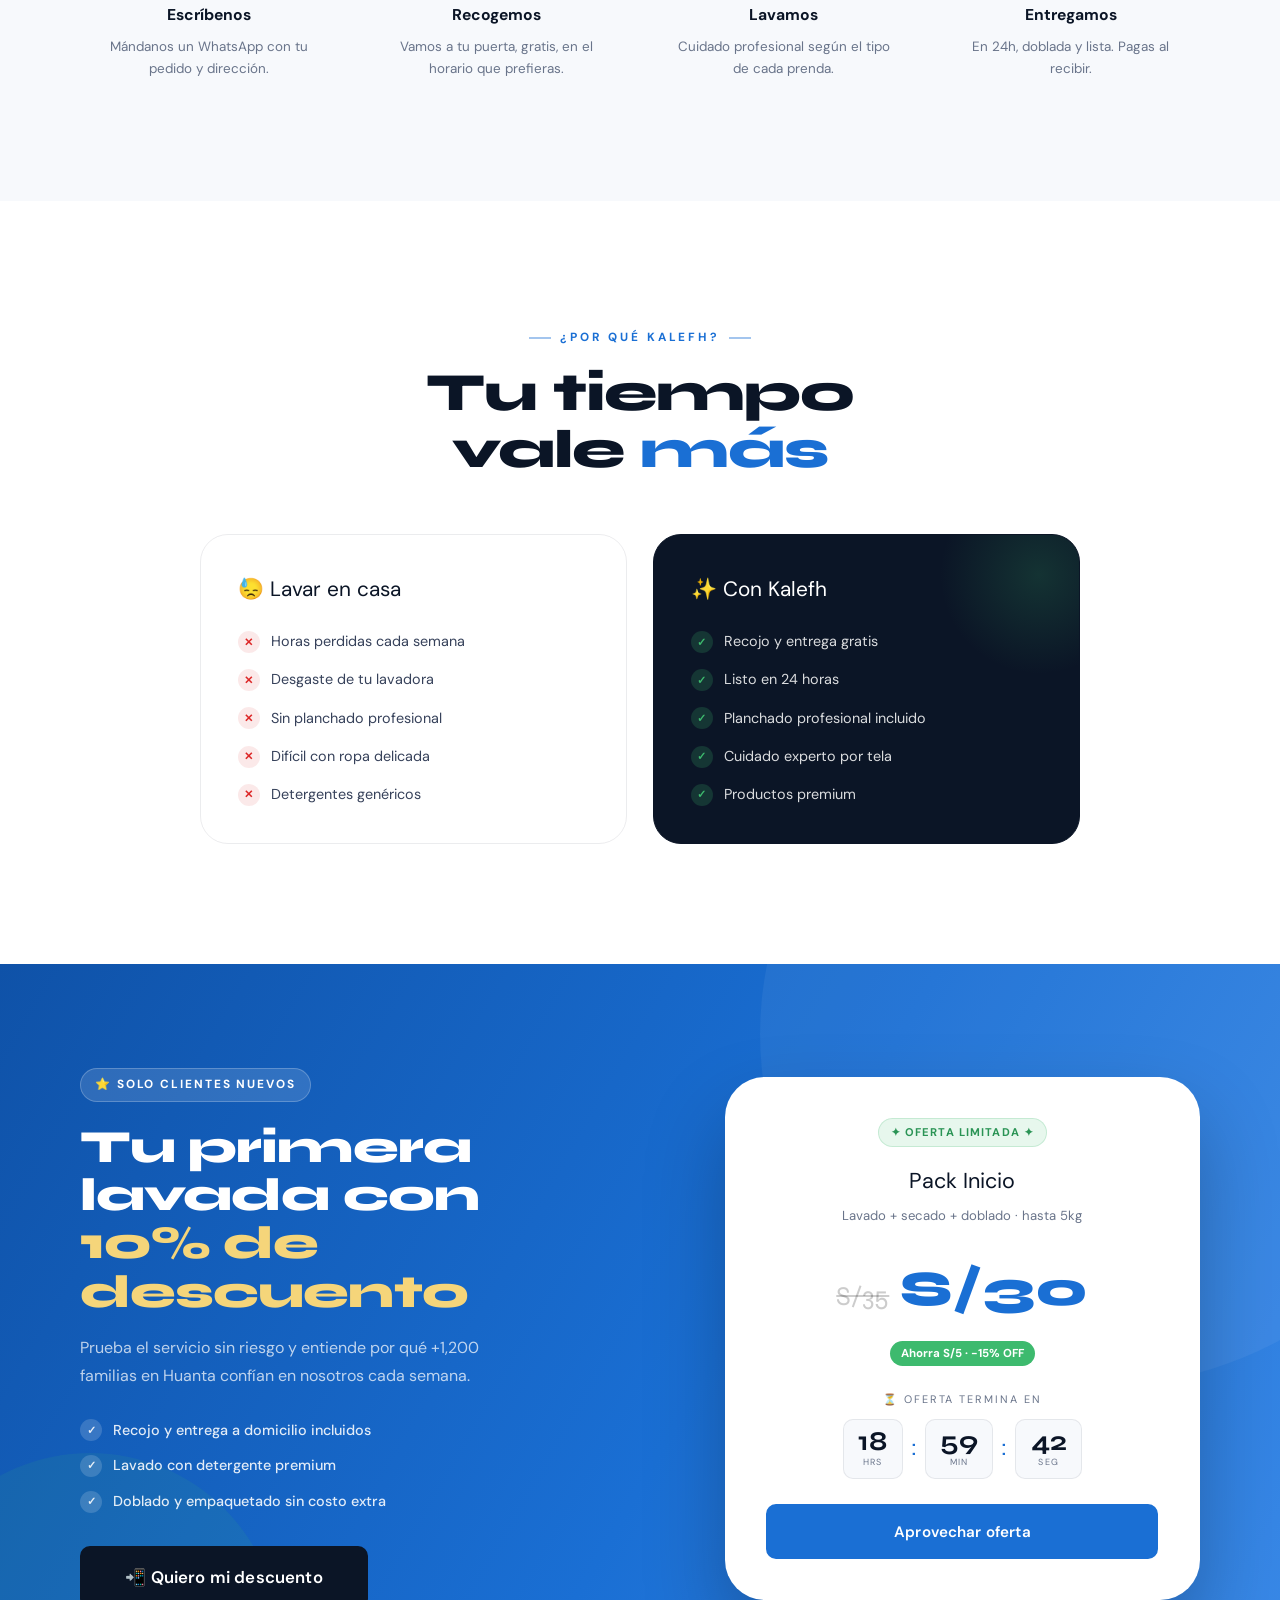
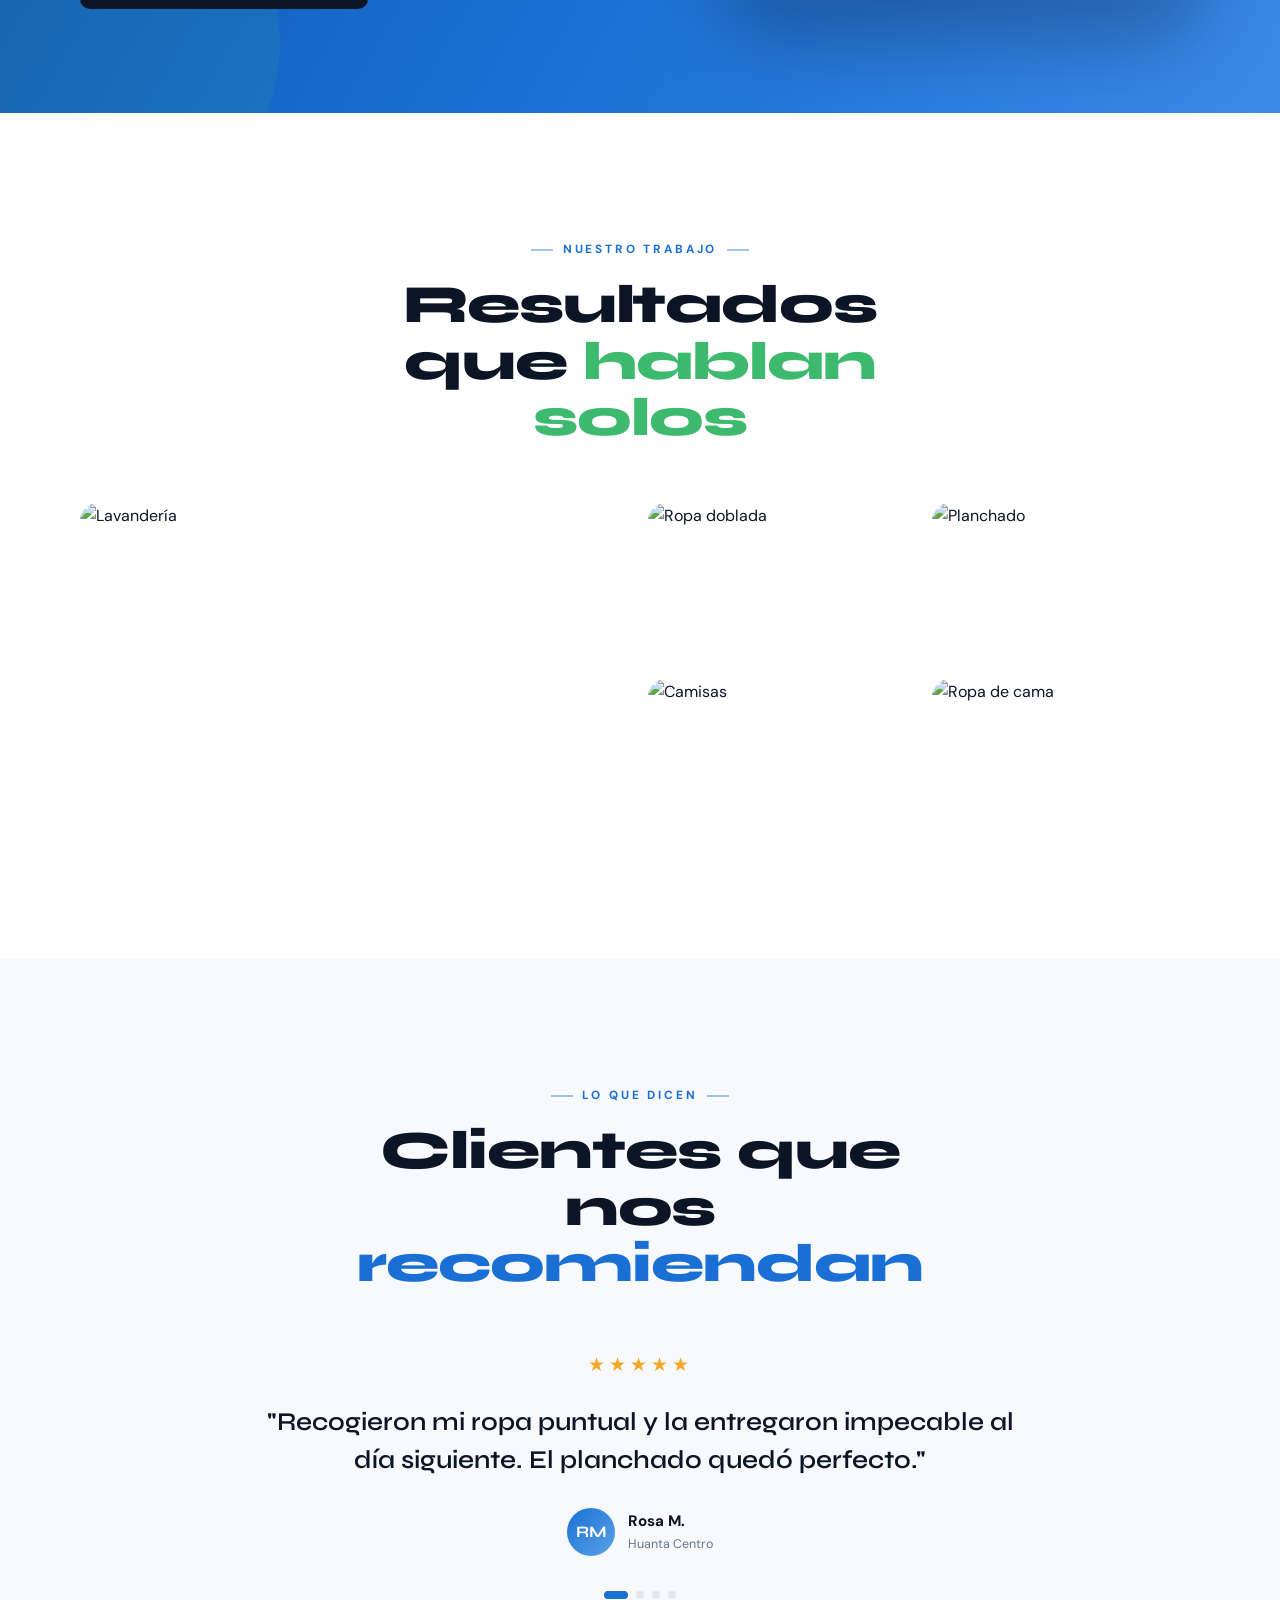
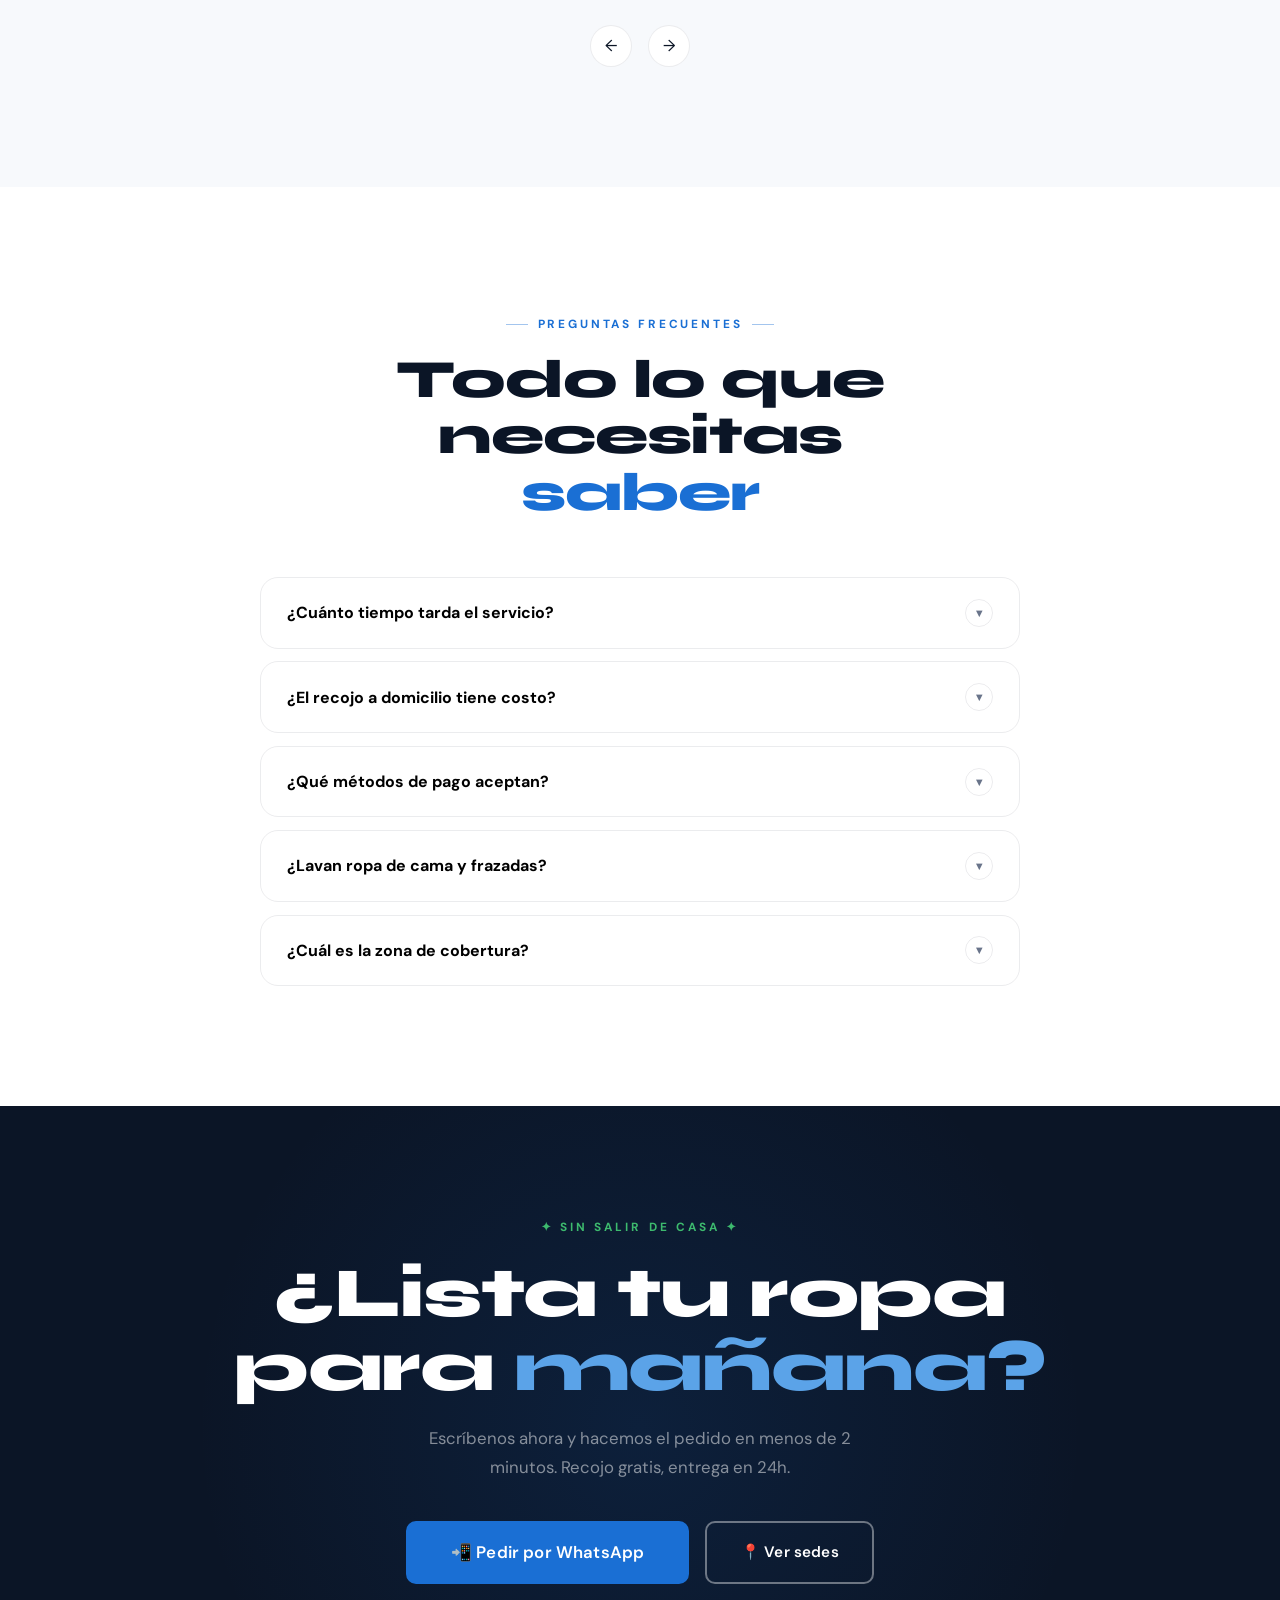
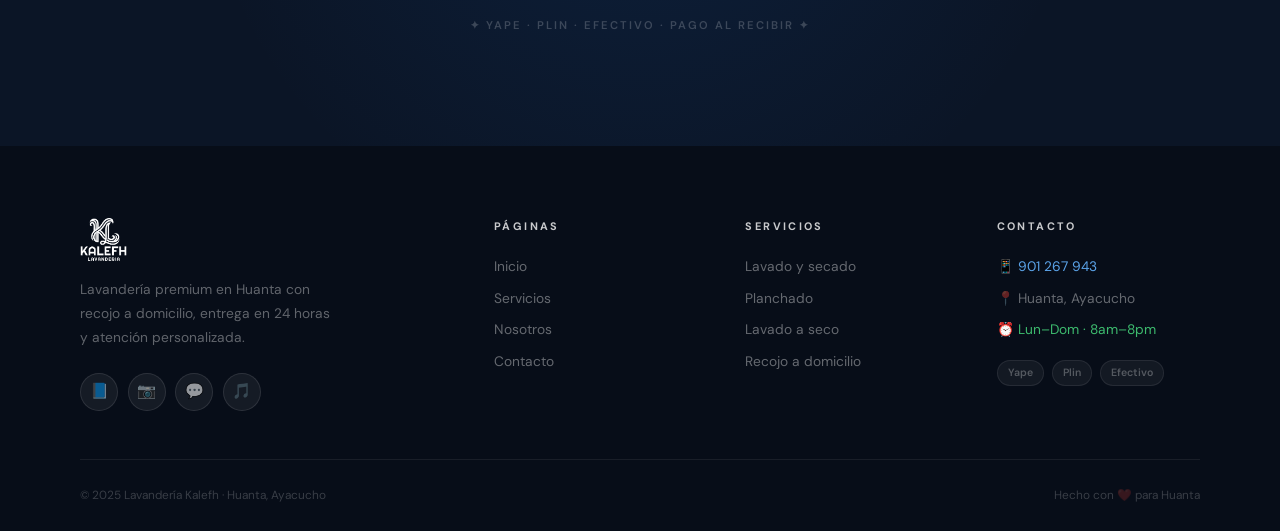
==== commit 959d4936: "update" ====
--- a/index.html
+++ b/index.html
@@ -196,7 +196,7 @@
 .hero-btns{display:flex;gap:1rem;flex-wrap:wrap;margin-bottom:2.6rem;}
 
 .hero-mini-stats{display:flex;gap:2.2rem;flex-wrap:wrap;}
-
+.hms-item{}
 .hms-num{font-family:var(--fd);font-weight:800;font-size:1.7rem;color:var(--negro);display:flex;align-items:baseline;gap:2px;}
 .hms-num sup{font-size:45%;color:var(--lima);}
 .hms-label{font-size:.74rem;color:var(--gris);margin-top:1px;}
@@ -248,6 +248,23 @@
   .hp-card2{right:0;bottom:-16px;padding:.9rem 1rem;}
   .hp-card3{display:none;}
   .hero-mini-stats{gap:1.4rem;}
+}
+
+/* ── View Transitions ── */
+@view-transition { navigation: auto; }
+::view-transition-old(root){
+  animation: vt-fade-out 0.28s ease forwards;
+}
+::view-transition-new(root){
+  animation: vt-fade-in 0.32s ease forwards;
+}
+@keyframes vt-fade-out{
+  from{opacity:1;transform:translateY(0)}
+  to{opacity:0;transform:translateY(-8px)}
+}
+@keyframes vt-fade-in{
+  from{opacity:0;transform:translateY(8px)}
+  to{opacity:1;transform:translateY(0)}
 }
 </style>
 
@@ -280,6 +297,91 @@
   <meta name="author" content="Lavandería Kalefh">
   <meta name="geo.region" content="PE-AYA">
   <meta name="geo.placename" content="Huanta, Ayacucho, Perú">
+
+<script type="application/ld+json">
+{
+  "@context": "https://schema.org",
+  "@type": "LaundryService",
+  "@id": "https://lavax.pe/#business",
+  "name": "Lavandería Kalefh",
+  "alternateName": "Kalefh Lavandería Premium",
+  "description": "Lavandería premium en Huanta con recojo a domicilio, lavado profesional y entrega en 24 horas. Más de 1,200 familias confían en nosotros.",
+  "url": "https://lavax.pe",
+  "logo": "https://lavax.pe/assets/logo.png",
+  "image": "https://lavax.pe/assets/og-image.png",
+  "telephone": "+51901267943",
+  "email": "contacto@kalefh.pe",
+  "priceRange": "S/3 - S/80",
+  "currenciesAccepted": "PEN",
+  "paymentAccepted": "Cash, Yape, Plin",
+  "openingHoursSpecification": [
+    {
+      "@type": "OpeningHoursSpecification",
+      "dayOfWeek": [
+        "Monday",
+        "Tuesday",
+        "Wednesday",
+        "Thursday",
+        "Friday",
+        "Saturday"
+      ],
+      "opens": "08:00",
+      "closes": "20:00"
+    },
+    {
+      "@type": "OpeningHoursSpecification",
+      "dayOfWeek": [
+        "Sunday"
+      ],
+      "opens": "09:00",
+      "closes": "18:00"
+    }
+  ],
+  "address": {
+    "@type": "PostalAddress",
+    "streetAddress": "Av. Gervasio Santillana 491",
+    "addressLocality": "Huanta",
+    "addressRegion": "Ayacucho",
+    "postalCode": "05121",
+    "addressCountry": "PE"
+  },
+  "geo": {
+    "@type": "GeoCoordinates",
+    "latitude": -12.927,
+    "longitude": -74.246
+  },
+  "hasMap": "https://www.google.com/maps?q=-12.927,-74.246",
+  "areaServed": [
+    {
+      "@type": "City",
+      "name": "Huanta"
+    },
+    {
+      "@type": "City",
+      "name": "Huamanga"
+    }
+  ],
+  "serviceType": [
+    "Lavado y secado",
+    "Planchado profesional",
+    "Lavado a seco",
+    "Recojo a domicilio",
+    "Ropa de cama"
+  ],
+  "aggregateRating": {
+    "@type": "AggregateRating",
+    "ratingValue": "4.9",
+    "reviewCount": "1200",
+    "bestRating": "5",
+    "worstRating": "1"
+  },
+  "sameAs": [
+    "https://www.facebook.com/lavanderiakalefh",
+    "https://www.instagram.com/lavanderiakalefh"
+  ]
+}
+</script>
+<link rel="sitemap" type="application/xml" href="/sitemap.xml">
 </head>
 <body>
 
@@ -360,7 +462,7 @@
 
     <div class="hero-visual ha" style="animation-delay:.3s">
       <div class="hero-photo-stack">
-        <img class="hp-main" src="https://images.unsplash.com/photo-1545173168-9f1947eebb7f?w=900&q=85&auto=format&fit=crop" alt="Lavandería">
+        <img loading="lazy" decoding="async" class="hp-main" src="https://images.unsplash.com/photo-1545173168-9f1947eebb7f?w=900&q=85&auto=format&fit=crop" alt="Lavandería">
         <div class="hp-card1 float">
           <div class="ic">⚡</div>
           <div><strong>24 horas</strong><span>Entrega garantizada</span></div>
@@ -771,11 +873,11 @@
       <h2 class="s-title">Resultados que <span class="lm">hablan solos</span></h2>
     </div>
     <div class="gal-grid stg">
-      <div class="gal-it big"><img src="https://images.unsplash.com/photo-1582735689369-4fe89db7114c?w=700&q=80&auto=format&fit=crop" alt="Lavandería"><div class="gal-ov"><span>Lavado profesional</span></div></div>
-      <div class="gal-it"><img src="https://images.unsplash.com/photo-1469504512102-900f29606341?w=500&q=80&auto=format&fit=crop" alt="Ropa doblada"><div class="gal-ov"><span>Doblado perfecto</span></div></div>
-      <div class="gal-it"><img src="https://images.unsplash.com/photo-1521656693074-0ef32e80a5d5?w=500&q=80&auto=format&fit=crop" alt="Planchado"><div class="gal-ov"><span>Planchado experto</span></div></div>
-      <div class="gal-it"><img src="https://images.unsplash.com/photo-1582719478250-c89cae4dc85b?w=500&q=80&auto=format&fit=crop" alt="Camisas"><div class="gal-ov"><span>Camisas impecables</span></div></div>
-      <div class="gal-it"><img src="https://images.unsplash.com/photo-1596755094514-f87e34085b2c?w=500&q=80&auto=format&fit=crop" alt="Ropa de cama"><div class="gal-ov"><span>Ropa de cama fresca</span></div></div>
+      <div class="gal-it big"><img loading="lazy" decoding="async" src="https://images.unsplash.com/photo-1582735689369-4fe89db7114c?w=700&q=80&auto=format&fit=crop" alt="Lavandería"><div class="gal-ov"><span>Lavado profesional</span></div></div>
+      <div class="gal-it"><img loading="lazy" decoding="async" src="https://images.unsplash.com/photo-1469504512102-900f29606341?w=500&q=80&auto=format&fit=crop" alt="Ropa doblada"><div class="gal-ov"><span>Doblado perfecto</span></div></div>
+      <div class="gal-it"><img loading="lazy" decoding="async" src="https://images.unsplash.com/photo-1521656693074-0ef32e80a5d5?w=500&q=80&auto=format&fit=crop" alt="Planchado"><div class="gal-ov"><span>Planchado experto</span></div></div>
+      <div class="gal-it"><img loading="lazy" decoding="async" src="https://images.unsplash.com/photo-1582719478250-c89cae4dc85b?w=500&q=80&auto=format&fit=crop" alt="Camisas"><div class="gal-ov"><span>Camisas impecables</span></div></div>
+      <div class="gal-it"><img loading="lazy" decoding="async" src="https://images.unsplash.com/photo-1596755094514-f87e34085b2c?w=500&q=80&auto=format&fit=crop" alt="Ropa de cama"><div class="gal-ov"><span>Ropa de cama fresca</span></div></div>
     </div>
   </div>
 </section>
@@ -1031,5 +1133,7 @@
 function waPedido(){waOpen('Hola Kalefh, quiero hacer un pedido 🧺');}
 function waServicio(s){waOpen(`Hola Kalefh, quiero consultar sobre ${s} 🧺`);}
 </script>
+
+<script src="assets/transitions.js" defer></script>
 </body>
 </html>
